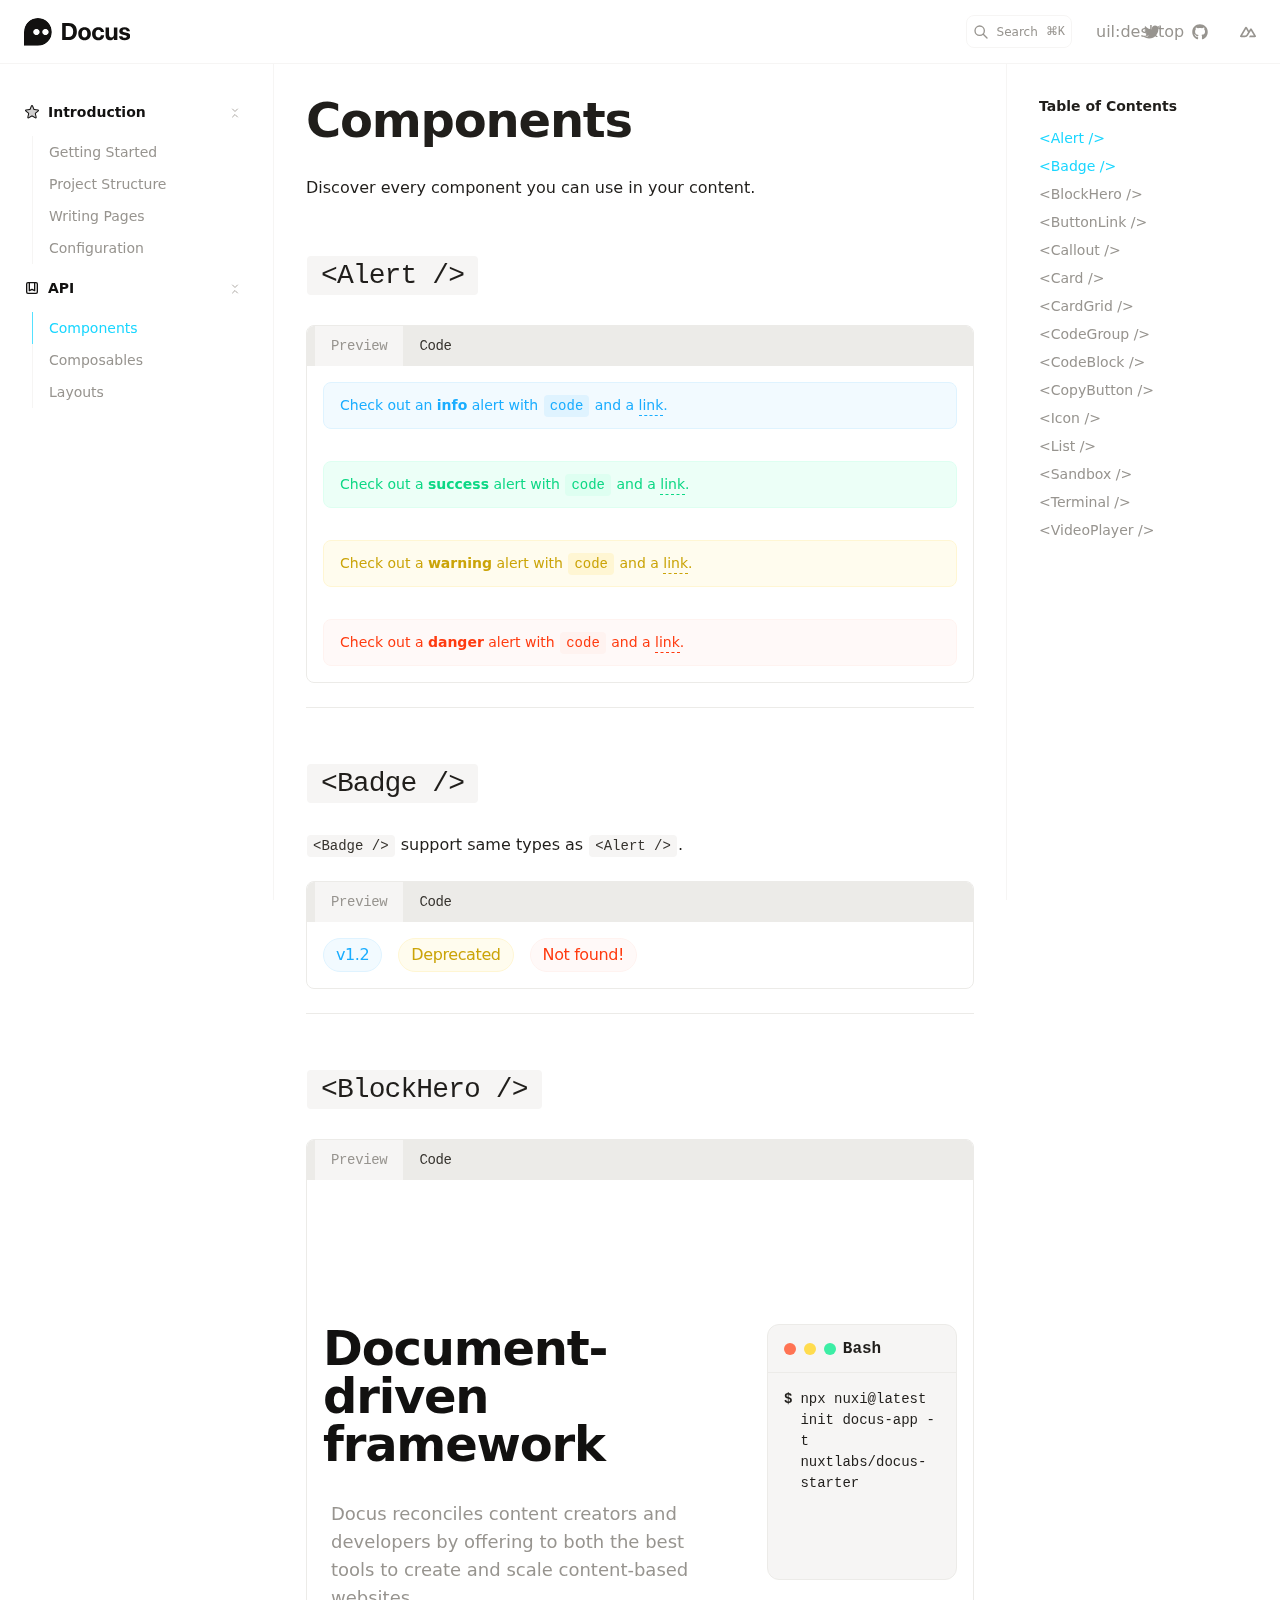
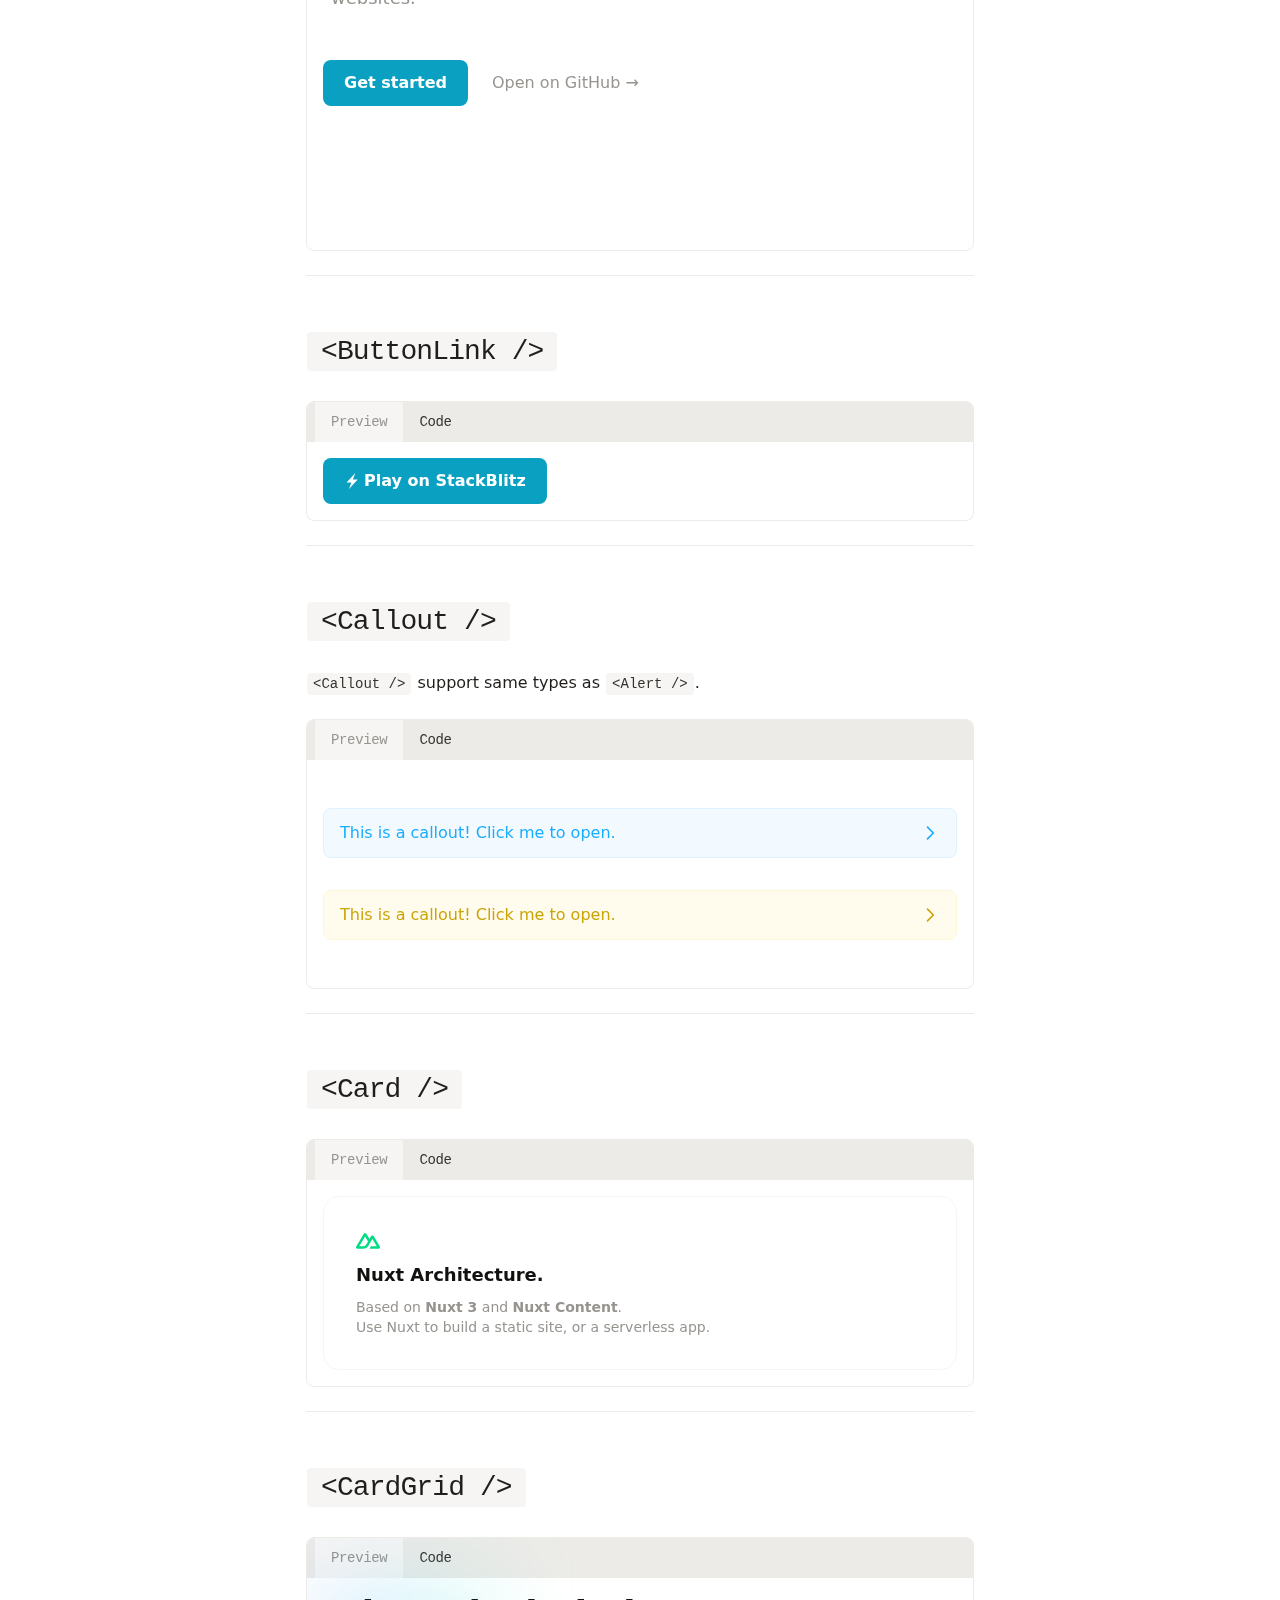
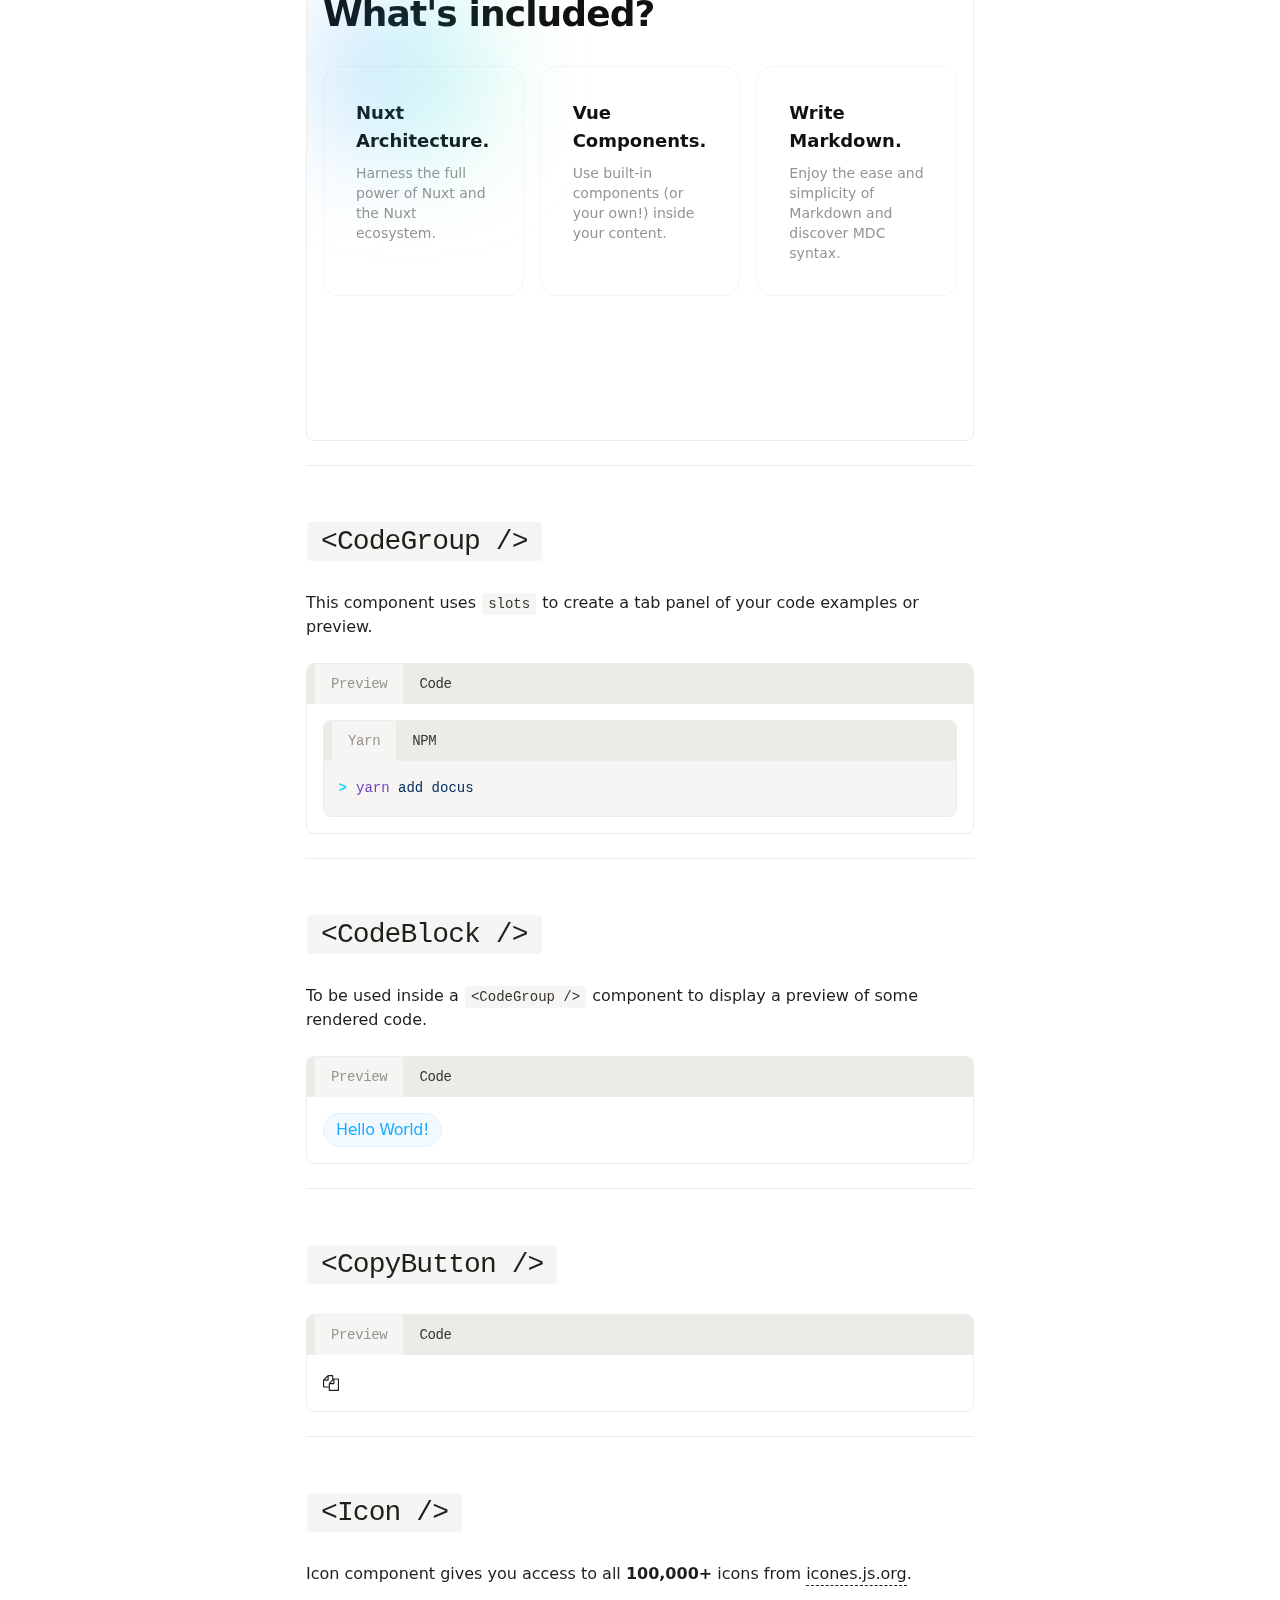
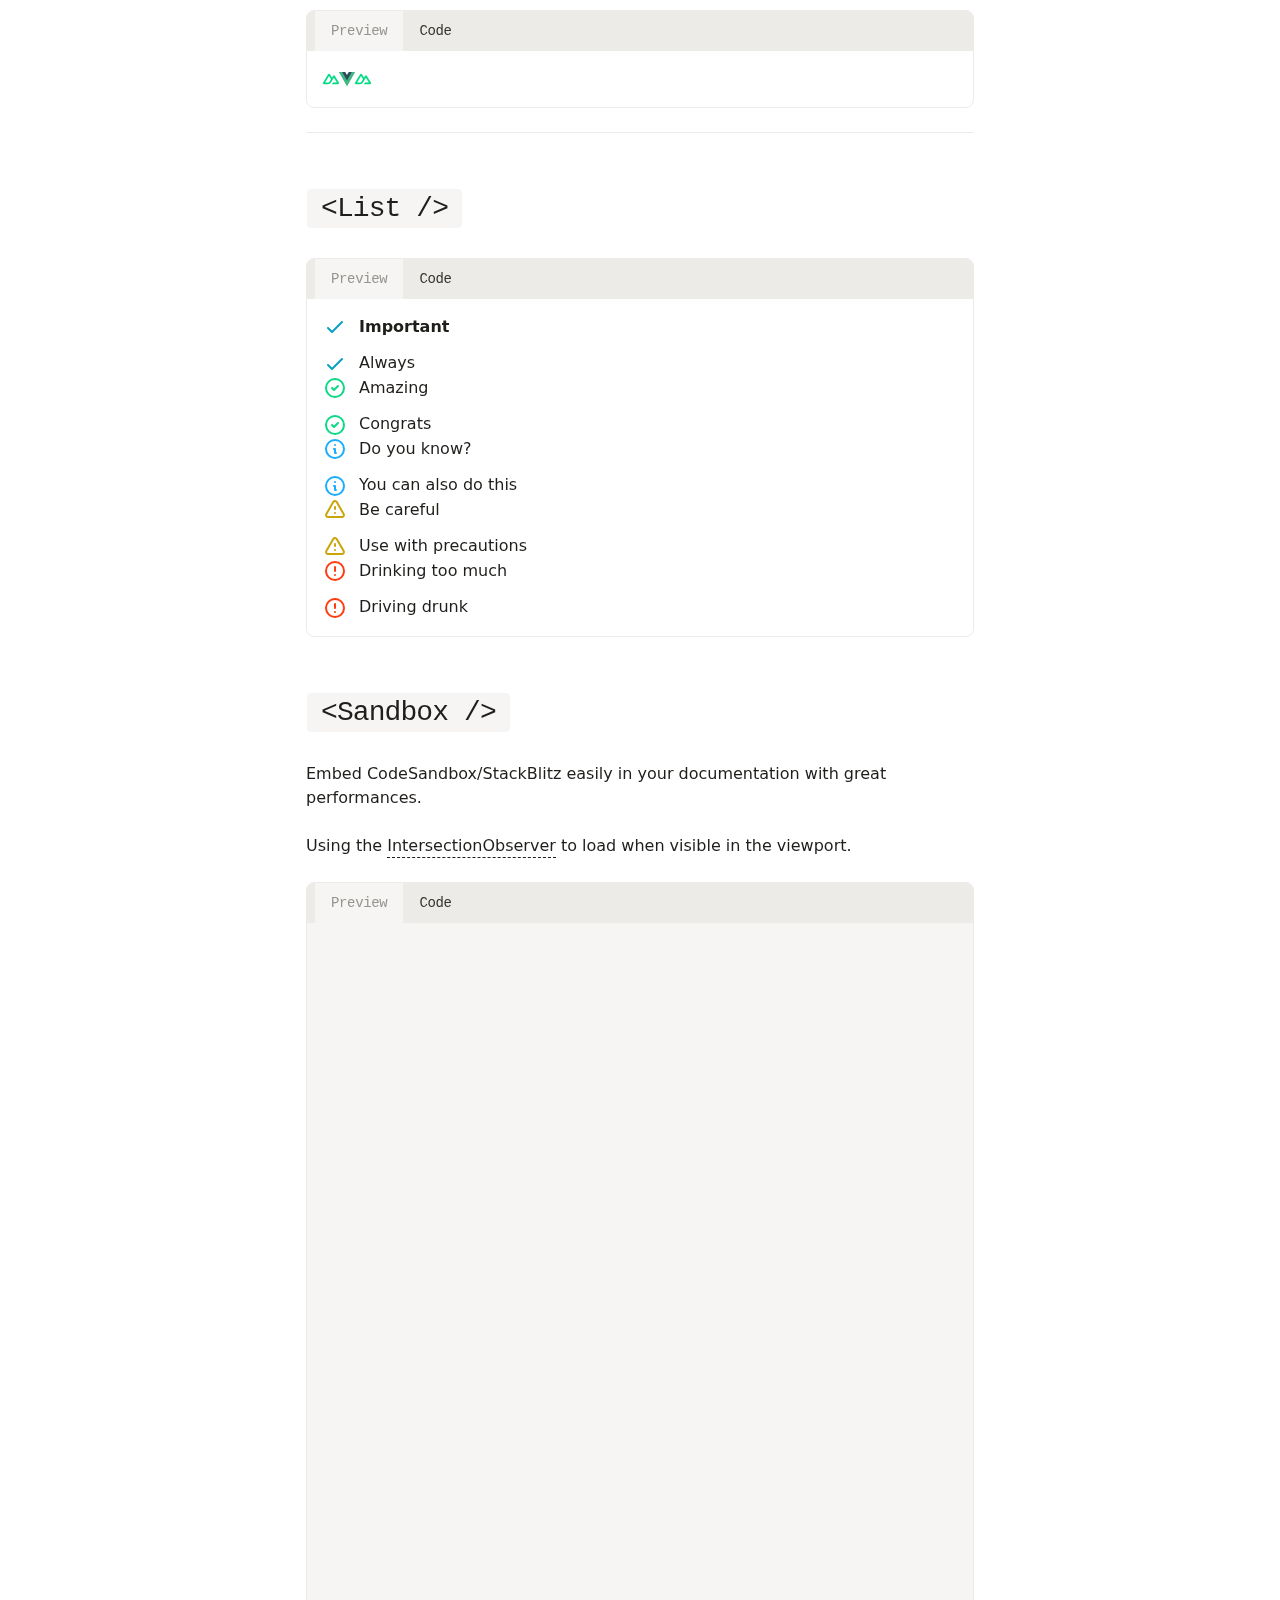
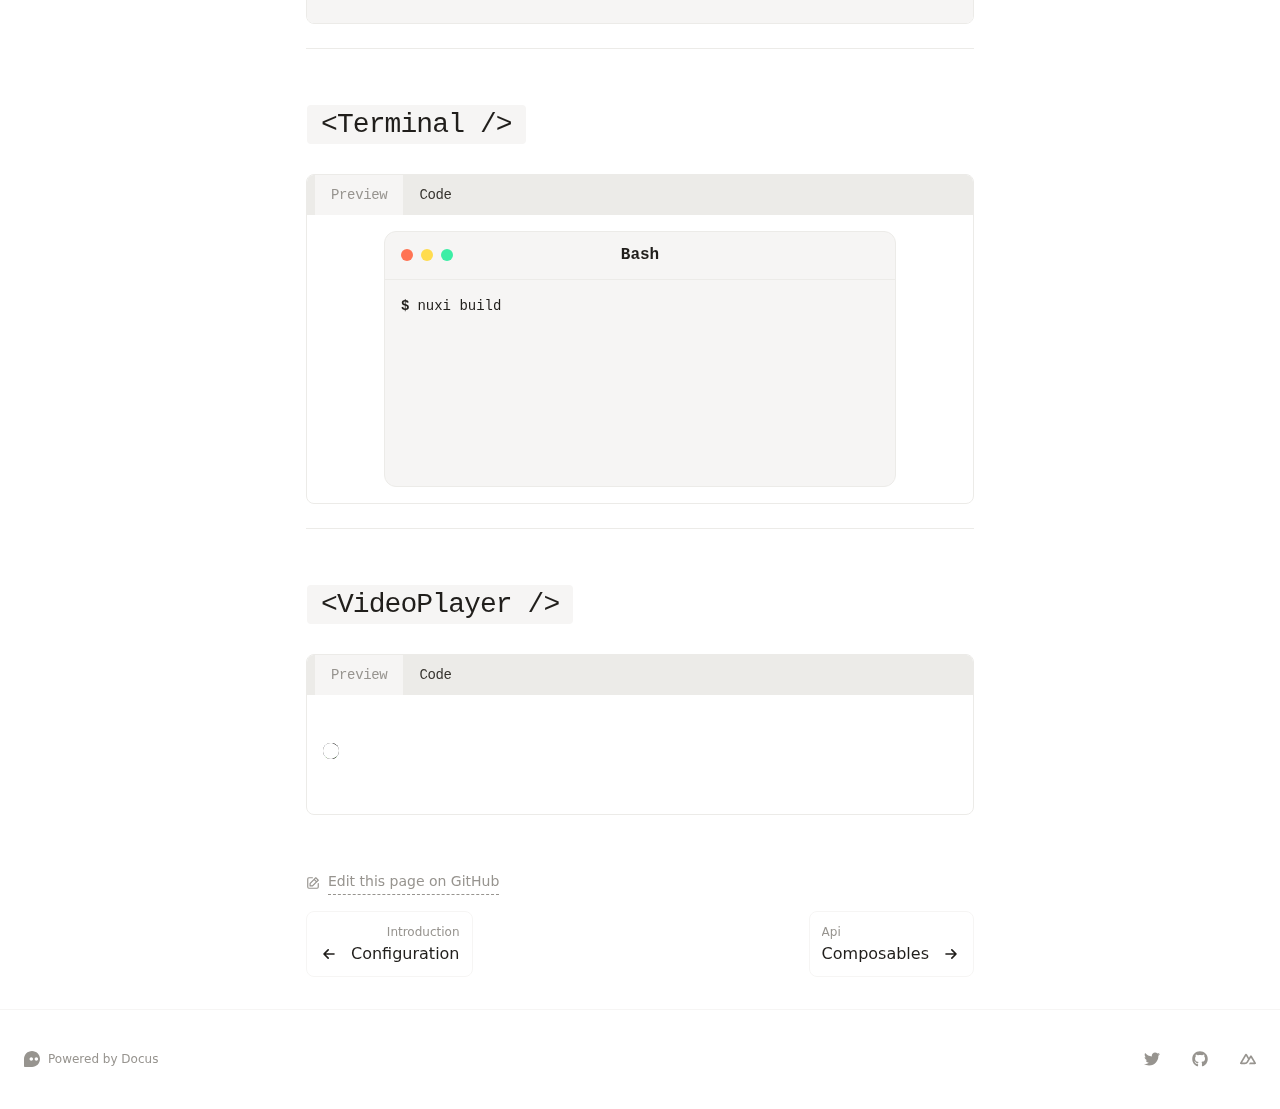
==== api/components/index.html @ 2991fc73 "Deploying to gh-pages from @ jeremiah/foss-careers@238218594c028f9045bcb6181d5a4dfa2a35d0c3 🚀" ====
<!DOCTYPE html>
<html  lang="en">
<head><meta charset="utf-8">
<meta name="viewport" content="width=device-width, initial-scale=1">
<title>Components · Docus</title>
<meta name="twitter:card" content="summary_large_image">
<meta property="og:image" content="https://user-images.githubusercontent.com/904724/185365452-87b7ca7b-6030-4813-a2db-5e65c785bf88.png">
<meta property="og:title" content="Components">
<meta name="description" content="Discover every component you can use in your content.">
<meta property="og:description" content="Discover every component you can use in your content.">
<link rel="preload" as="fetch" crossorigin="anonymous" href="/api/components/_payload.json">
<link rel="stylesheet" href="/_nuxt/entry.487abf9f.css">
<link rel="stylesheet" href="/_nuxt/DocumentDrivenNotFound.cc823e2f.css">
<link rel="stylesheet" href="/_nuxt/ButtonLink.3e7aad1a.css">
<link rel="stylesheet" href="/_nuxt/DocsPageLayout.0d3384c5.css">
<link rel="stylesheet" href="/_nuxt/DocsAside.165e5b5c.css">
<link rel="stylesheet" href="/_nuxt/ProseCodeInline.a69ddccc.css">
<link rel="stylesheet" href="/_nuxt/Alert.1b68c7fb.css">
<link rel="stylesheet" href="/_nuxt/DocsPageBottom.f99f148d.css">
<link rel="stylesheet" href="/_nuxt/ProseA.5a9f544a.css">
<link rel="stylesheet" href="/_nuxt/DocsPrevNext.0ef16f0d.css">
<link rel="stylesheet" href="/_nuxt/DocsToc.7ba576b1.css">
<link rel="stylesheet" href="/_nuxt/DocsTocLinks.ba41dd9d.css">
<link rel="stylesheet" href="/_nuxt/ProseH1.a7fd5557.css">
<link rel="stylesheet" href="/_nuxt/ProseP.bd294274.css">
<link rel="stylesheet" href="/_nuxt/ProseH2.24a56e5e.css">
<link rel="stylesheet" href="/_nuxt/CodeGroup.2ea7c493.css">
<link rel="stylesheet" href="/_nuxt/TabsHeader.f38e3e1c.css">
<link rel="stylesheet" href="/_nuxt/ProseStrong.4d333ea9.css">
<link rel="stylesheet" href="/_nuxt/ProsePre.e63e49c6.css">
<link rel="stylesheet" href="/_nuxt/ProseCode.36fcdb4a.css">
<link rel="stylesheet" href="/_nuxt/ProseHr.38dad436.css">
<link rel="stylesheet" href="/_nuxt/Badge.888fd69a.css">
<link rel="stylesheet" href="/_nuxt/BlockHero.7b2d14e4.css">
<link rel="stylesheet" href="/_nuxt/Terminal.01454687.css">
<link rel="stylesheet" href="/_nuxt/VideoPlayer.61767376.css">
<link rel="stylesheet" href="/_nuxt/Callout.76d621e9.css">
<link rel="stylesheet" href="/_nuxt/Card.fe565a0d.css">
<link rel="stylesheet" href="/_nuxt/CardGrid.4c03e597.css">
<link rel="stylesheet" href="/_nuxt/Ellipsis.aa23aab6.css">
<link rel="stylesheet" href="/_nuxt/List.157139f9.css">
<link rel="stylesheet" href="/_nuxt/Sandbox.0499ad13.css">
<link rel="modulepreload" as="script" crossorigin href="/_nuxt/entry.57aba948.js">
<link rel="modulepreload" as="script" crossorigin href="/_nuxt/document-driven.7c379f83.js">
<link rel="modulepreload" as="script" crossorigin href="/_nuxt/DocumentDrivenEmpty.53b6da7e.js">
<link rel="modulepreload" as="script" crossorigin href="/_nuxt/ContentRenderer.00fcf6e3.js">
<link rel="modulepreload" as="script" crossorigin href="/_nuxt/ContentRendererMarkdown.vue.968f82c2.js">
<link rel="modulepreload" as="script" crossorigin href="/_nuxt/DocumentDrivenNotFound.e6f69c20.js">
<link rel="modulepreload" as="script" crossorigin href="/_nuxt/ButtonLink.9392853a.js">
<link rel="modulepreload" as="script" crossorigin href="/_nuxt/slot.22de104c.js">
<link rel="modulepreload" as="script" crossorigin href="/_nuxt/node.676c5e99.js">
<link rel="modulepreload" as="script" crossorigin href="/_nuxt/IconDocus.f6d0e4cb.js">
<link rel="modulepreload" as="script" crossorigin href="/_nuxt/default.8c42beac.js">
<link rel="modulepreload" as="script" crossorigin href="/_nuxt/DocsPageLayout.51c2392b.js">
<link rel="modulepreload" as="script" crossorigin href="/_nuxt/DocsAside.facf4baf.js">
<link rel="modulepreload" as="script" crossorigin href="/_nuxt/ProseCodeInline.f3be2909.js">
<link rel="modulepreload" as="script" crossorigin href="/_nuxt/Alert.e907646a.js">
<link rel="modulepreload" as="script" crossorigin href="/_nuxt/DocsPageBottom.039ce72a.js">
<link rel="modulepreload" as="script" crossorigin href="/_nuxt/ProseA.5fcdc10f.js">
<link rel="modulepreload" as="script" crossorigin href="/_nuxt/EditOnLink.vue.94718340.js">
<link rel="modulepreload" as="script" crossorigin href="/_nuxt/DocsPrevNext.9032692d.js">
<link rel="modulepreload" as="script" crossorigin href="/_nuxt/DocsToc.9e0c3c6f.js">
<link rel="modulepreload" as="script" crossorigin href="/_nuxt/DocsTocLinks.ce08f387.js">
<link rel="modulepreload" as="script" crossorigin href="/_nuxt/ContentRendererMarkdown.bb642e78.js">
<link rel="modulepreload" as="script" crossorigin href="/_nuxt/EditOnLink.d3718cc8.js">
<link rel="modulepreload" as="script" crossorigin href="/_nuxt/ProseH1.c816f251.js">
<link rel="modulepreload" as="script" crossorigin href="/_nuxt/ProseP.8b811180.js">
<link rel="modulepreload" as="script" crossorigin href="/_nuxt/ProseH2.ed2f6aba.js">
<link rel="modulepreload" as="script" crossorigin href="/_nuxt/CodeGroup.8dbc74a9.js">
<link rel="modulepreload" as="script" crossorigin href="/_nuxt/TabsHeader.1b20859e.js">
<link rel="modulepreload" as="script" crossorigin href="/_nuxt/ProseStrong.4e2bccf4.js">
<link rel="modulepreload" as="script" crossorigin href="/_nuxt/ProsePre.a4fd3931.js">
<link rel="modulepreload" as="script" crossorigin href="/_nuxt/ProseCode.69604124.js">
<link rel="modulepreload" as="script" crossorigin href="/_nuxt/SourceLink.64faf6e4.js">
<link rel="modulepreload" as="script" crossorigin href="/_nuxt/ProseHr.fce5446f.js">
<link rel="modulepreload" as="script" crossorigin href="/_nuxt/Badge.b2891cb8.js">
<link rel="modulepreload" as="script" crossorigin href="/_nuxt/BlockHero.b6ed0335.js">
<link rel="modulepreload" as="script" crossorigin href="/_nuxt/Terminal.5aff652c.js">
<link rel="modulepreload" as="script" crossorigin href="/_nuxt/VideoPlayer.836c441a.js">
<link rel="modulepreload" as="script" crossorigin href="/_nuxt/NuxtImg.vue.bca2e200.js">
<link rel="modulepreload" as="script" crossorigin href="/_nuxt/Callout.df2251b8.js">
<link rel="modulepreload" as="script" crossorigin href="/_nuxt/Card.ee77158e.js">
<link rel="modulepreload" as="script" crossorigin href="/_nuxt/CardGrid.6950678c.js">
<link rel="modulepreload" as="script" crossorigin href="/_nuxt/Ellipsis.41cf8596.js">
<link rel="modulepreload" as="script" crossorigin href="/_nuxt/CopyButton.4787654a.js">
<link rel="modulepreload" as="script" crossorigin href="/_nuxt/List.851a9c4c.js">
<link rel="modulepreload" as="script" crossorigin href="/_nuxt/MDCSlot.fb3677ec.js">
<link rel="modulepreload" as="script" crossorigin href="/_nuxt/Sandbox.ea651b75.js">
<link rel="modulepreload" as="script" crossorigin href="/_nuxt/NuxtImg.fe0b4556.js">
<link rel="modulepreload" as="script" crossorigin href="/_nuxt/IconStackBlitz.7dc5416e.js">
<link rel="prefetch" as="style" href="/_nuxt/page.a8aa56b6.css">
<link rel="prefetch" as="script" crossorigin href="/_nuxt/page.9a369964.js">
<link rel="prefetch" as="script" crossorigin href="/_nuxt/client-db.862f1f2b.js">
<link rel="prefetch" as="style" href="/_nuxt/useStudio.1c77fe3b.css">
<link rel="prefetch" as="script" crossorigin href="/_nuxt/useStudio.a4963bea.js">
<link rel="prefetch" as="script" crossorigin href="/_nuxt/debug.712a4c26.js">
<link rel="prefetch" as="style" href="/_nuxt/error-404.7910d5ca.css">
<link rel="prefetch" as="script" crossorigin href="/_nuxt/error-404.a7913e45.js">
<link rel="prefetch" as="style" href="/_nuxt/error-500.1db01289.css">
<link rel="prefetch" as="script" crossorigin href="/_nuxt/error-500.0529cb13.js">
<script type="module" src="/_nuxt/entry.57aba948.js" crossorigin></script><style id="pinceau-runtime-hydratable">@media{.phy[--]{--puid:mdzzpD-v;}.pv-eec84R{padding-left:var(--elements-container-padding-mobile);padding-right:var(--elements-container-padding-mobile);}@media (min-width: 475px){.pv-eec84R{padding-left:var(--elements-container-padding-xs);padding-right:var(--elements-container-padding-xs);}}@media (min-width: 640px){.pv-eec84R{padding-left:var(--elements-container-padding-sm);padding-right:var(--elements-container-padding-sm);}}@media (min-width: 768px){.pv-eec84R{padding-left:var(--elements-container-padding-md);padding-right:var(--elements-container-padding-md);}}} @media{.phy[--]{--puid:lJWHs8-v;}.pv-hgvKSI{max-width:var(--elements-container-maxWidth);padding-left:var(--elements-container-padding-mobile);padding-right:var(--elements-container-padding-mobile);}@media (min-width: 475px){.pv-hgvKSI{padding-left:var(--elements-container-padding-xs);padding-right:var(--elements-container-padding-xs);}}@media (min-width: 640px){.pv-hgvKSI{padding-left:var(--elements-container-padding-sm);padding-right:var(--elements-container-padding-sm);}}@media (min-width: 768px){.pv-hgvKSI{padding-left:var(--elements-container-padding-md);padding-right:var(--elements-container-padding-md);}}} @media{.phy[--]{--puid:0sSmSG-c;}.pc-0sSmSG[data-v-32a53581]{---ym9-button-primary:var(--color-primary-600);---a23-button-secondary:var(--color-primary-500);}} @media{.phy[--]{--puid:0sSmSG-v;}.pv-1Y4la9{padding:var(--space-rem-625) var(--space-5);font-size:var(--text-base-fontSize);line-height:var(--text-base-lineHeight);}} @media{.phy[--]{--puid:FVRatK-c;}.pc-FVRatK[data-v-32a53581]{---ym9-button-primary:var(--color-primary-600);---a23-button-secondary:var(--color-primary-500);}} @media{.phy[--]{--puid:tRhvHZ-c;}.pc-tRhvHZ[data-v-f614bafe]{---c-cn-top:0;---eih-inset-inline-start:auto;---if-b-inset-inline-end:auto;---ss-e-z-index:10;---wj8-max-width:10rem;---t33-height:10rem;---jfd-filter:blur(50px);---y-uj-background:linear-gradient(97.62deg, rgba(0, 71, 225, 0.22) 2.27%, rgba(26, 214, 255, 0.22) 50.88%, rgba(0, 220, 130, 0.22) 98.48%);}} </style><style id="pinceau-theme">@media { :root {--pinceau-mq: initial; --docus-search-results-highlight-color: white;--docus-search-results-window-maxHeight: 100%;--docus-search-results-window-maxWidth: 640px;--docus-search-results-window-marginTop: 0;--docus-search-input-borderStyle: solid;--docus-search-input-borderWidth: 1px;--docus-search-backdropFilter: blur(24px);--docus-loadingBar-gradientColorStop3: #0047e1;--docus-loadingBar-gradientColorStop2: #34cdfe;--docus-loadingBar-gradientColorStop1: #00dc82;--docus-loadingBar-height: 3px;--docus-readableLine: 78ch;--docus-footer-height: 145px;--docus-header-height: 64px;--prose-code-inline-padding: 0.2rem 0.375rem 0.2rem 0.375rem;--prose-code-block-backdropFilter: contrast(1);--prose-code-block-border-style: solid;--prose-code-block-border-width: 1px;--prose-tbody-tr-borderBottom-style: dashed;--prose-tbody-tr-borderBottom-width: 1px;--prose-th-textAlign: inherit;--prose-thead-borderBottom-style: solid;--prose-thead-borderBottom-width: 1px;--prose-thead-border-style: solid;--prose-thead-border-width: 0px;--prose-table-textAlign: start;--prose-hr-width: 1px;--prose-hr-style: solid;--prose-li-listStylePosition: outside;--prose-ol-li-markerColor: currentColor;--prose-ol-paddingInlineStart: 21px;--prose-ol-listStyleType: decimal;--prose-ul-li-markerColor: currentColor;--prose-ul-paddingInlineStart: 21px;--prose-ul-listStyleType: disc;--prose-blockquote-border-style: solid;--prose-blockquote-border-width: 4px;--prose-blockquote-quotes: '201C' '201D' '2018' '2019';--prose-blockquote-paddingInlineStart: 24px;--prose-a-code-color-hover: currentColor;--prose-a-code-color-static: currentColor;--prose-a-hasCode-borderBottom: none;--prose-a-border-distance: 2px;--prose-a-border-color-hover: currentColor;--prose-a-border-color-static: currentColor;--prose-a-border-style-hover: solid;--prose-a-border-style-static: dashed;--prose-a-border-width: 1px;--prose-a-color-static: inherit;--prose-a-textDecoration: none;--prose-h6-margin: 3rem 0 2rem;--prose-h5-margin: 3rem 0 2rem;--prose-h4-margin: 3rem 0 2rem;--prose-h3-margin: 3rem 0 2rem;--prose-h2-margin: 3rem 0 2rem;--prose-h1-margin: 0 0 2rem;--typography-lead-loose: 2;--typography-lead-relaxed: 1.625;--typography-lead-normal: 1.5;--typography-lead-snug: 1.375;--typography-lead-tight: 1.25;--typography-lead-none: 1;--typography-lead-10: 2.5rem;--typography-lead-9: 2.25rem;--typography-lead-8: 2rem;--typography-lead-7: 1.75rem;--typography-lead-6: 1.5rem;--typography-lead-5: 1.25rem;--typography-lead-4: 1rem;--typography-lead-3: .75rem;--typography-lead-2: .5rem;--typography-lead-1: .025rem;--typography-fontWeight-black: 900;--typography-fontWeight-extrabold: 800;--typography-fontWeight-bold: 700;--typography-fontWeight-semibold: 600;--typography-fontWeight-medium: 500;--typography-fontWeight-normal: 400;--typography-fontWeight-light: 300;--typography-fontWeight-extralight: 200;--typography-fontWeight-thin: 100;--typography-fontSize-9xl: 128px;--typography-fontSize-8xl: 96px;--typography-fontSize-7xl: 72px;--typography-fontSize-6xl: 60px;--typography-fontSize-5xl: 48px;--typography-fontSize-4xl: 36px;--typography-fontSize-3xl: 30px;--typography-fontSize-2xl: 24px;--typography-fontSize-xl: 20px;--typography-fontSize-lg: 18px;--typography-fontSize-base: 16px;--typography-fontSize-sm: 14px;--typography-fontSize-xs: 12px;--typography-letterSpacing-wide: 0.025em;--typography-letterSpacing-tight: -0.025em;--typography-verticalMargin-base: 24px;--typography-verticalMargin-sm: 16px;--elements-border-secondary-hover: [object Object];--elements-backdrop-background: #fffc;--elements-backdrop-filter: saturate(200%) blur(20px);--elements-container-maxWidth: 80rem;--lead-loose: 2;--lead-relaxed: 1.625;--lead-normal: 1.5;--lead-snug: 1.375;--lead-tight: 1.25;--lead-none: 1;--lead-10: 2.5rem;--lead-9: 2.25rem;--lead-8: 2rem;--lead-7: 1.75rem;--lead-6: 1.5rem;--lead-5: 1.25rem;--lead-4: 1rem;--lead-3: .75rem;--lead-2: .5rem;--lead-1: .025rem;--letterSpacing-widest: 0.1em;--letterSpacing-wider: 0.05em;--letterSpacing-wide: 0.025em;--letterSpacing-normal: 0em;--letterSpacing-tight: -0.025em;--letterSpacing-tighter: -0.05em;--fontSize-9xl: 8rem;--fontSize-8xl: 6rem;--fontSize-7xl: 4.5rem;--fontSize-6xl: 3.75rem;--fontSize-5xl: 3rem;--fontSize-4xl: 2.25rem;--fontSize-3xl: 1.875rem;--fontSize-2xl: 1.5rem;--fontSize-xl: 1.25rem;--fontSize-lg: 1.125rem;--fontSize-base: 1rem;--fontSize-sm: 0.875rem;--fontSize-xs: 0.75rem;--fontWeight-black: 900;--fontWeight-extrabold: 800;--fontWeight-bold: 700;--fontWeight-semibold: 600;--fontWeight-medium: 500;--fontWeight-normal: 400;--fontWeight-light: 300;--fontWeight-extralight: 200;--fontWeight-thin: 100;--font-mono: ui-monospace, SFMono-Regular, Menlo, Monaco, Consolas, Liberation Mono, Courier New, monospace;--font-serif: ui-serif, Georgia, Cambria, Times New Roman, Times, serif;--font-sans: ui-sans-serif, system-ui, -apple-system, BlinkMacSystemFont, Segoe UI, Roboto, Helvetica Neue, Arial, Noto Sans, sans-serif, Apple Color Emoji, Segoe UI Emoji, Segoe UI Symbol, Noto Color Emoji;--opacity-total: 1;--opacity-high: 0.8;--opacity-medium: 0.5;--opacity-soft: 0.3;--opacity-light: 0.15;--opacity-bright: 0.1;--opacity-noOpacity: 0;--borderWidth-lg: 3px;--borderWidth-md: 2px;--borderWidth-sm: 1px;--borderWidth-noBorder: 0;--space-rem-875: 0.875rem;--space-rem-625: 0.625rem;--space-rem-375: 0.375rem;--space-rem-125: 0.125rem;--space-px: 1px;--space-128: 32rem;--space-96: 24rem;--space-80: 20rem;--space-72: 18rem;--space-64: 16rem;--space-60: 15rem;--space-56: 14rem;--space-52: 13rem;--space-48: 12rem;--space-44: 11rem;--space-40: 10rem;--space-36: 9rem;--space-32: 8rem;--space-28: 7rem;--space-24: 6rem;--space-20: 5rem;--space-16: 4rem;--space-14: 3.5rem;--space-12: 3rem;--space-11: 2.75rem;--space-10: 2.5rem;--space-9: 2.25rem;--space-8: 2rem;--space-7: 1.75rem;--space-6: 1.5rem;--space-5: 1.25rem;--space-4: 1rem;--space-3: 0.75rem;--space-2: 0.5rem;--space-1: 0.25rem;--space-0: 0px;--size-full: 100%;--size-7xl: 80rem;--size-6xl: 72rem;--size-5xl: 64rem;--size-4xl: 56rem;--size-3xl: 48rem;--size-2xl: 42rem;--size-xl: 36rem;--size-lg: 32rem;--size-md: 28rem;--size-sm: 24rem;--size-xs: 20rem;--size-200: 200px;--size-104: 104px;--size-80: 80px;--size-64: 64px;--size-56: 56px;--size-48: 48px;--size-40: 40px;--size-32: 32px;--size-24: 24px;--size-20: 20px;--size-16: 16px;--size-12: 12px;--size-8: 8px;--size-6: 6px;--size-4: 4px;--size-2: 2px;--size-0: 0px;--radii-full: 9999px;--radii-3xl: 1.75rem;--radii-2xl: 1.5rem;--radii-xl: 1rem;--radii-lg: 0.75rem;--radii-md: 0.5rem;--radii-sm: 0.375rem;--radii-xs: 0.25rem;--radii-2xs: 0.125rem;--radii-none: 0px;--shadow-none: 0px 0px 0px 0px transparent;--height-screen: 100vh;--width-screen: 100vw;--color-primary-900: #001A1F;--color-primary-800: #00232B;--color-primary-700: #024757;--color-primary-600: #09A0C1;--color-primary-500: #1AD6FF;--color-primary-400: #55E1FF;--color-primary-300: #82E3FF;--color-primary-200: #C5F2FF;--color-primary-100: #DCF7FF;--color-primary-50: #F1FCFF;--color-ruby-900: #380011;--color-ruby-800: #700021;--color-ruby-700: #a90032;--color-ruby-600: #e10043;--color-ruby-500: #ff1a5e;--color-ruby-400: #ff4079;--color-ruby-300: #ff6694;--color-ruby-200: #ff8dae;--color-ruby-100: #ffb3c9;--color-ruby-50: #ffd9e4;--color-pink-900: #380025;--color-pink-800: #70004b;--color-pink-700: #a90070;--color-pink-600: #e10095;--color-pink-500: #ff1ab2;--color-pink-400: #ff40bf;--color-pink-300: #ff66cc;--color-pink-200: #ff8dd8;--color-pink-100: #ffb3e5;--color-pink-50: #ffd9f2;--color-purple-900: #190038;--color-purple-800: #330070;--color-purple-700: #4c00a9;--color-purple-600: #6500e1;--color-purple-500: #811aff;--color-purple-400: #9640ff;--color-purple-300: #ab66ff;--color-purple-200: #c08dff;--color-purple-100: #d5b3ff;--color-purple-50: #ead9ff;--color-royalblue-900: #0b0531;--color-royalblue-800: #160a62;--color-royalblue-700: #211093;--color-royalblue-600: #2c15c4;--color-royalblue-500: #4127e8;--color-royalblue-400: #614bec;--color-royalblue-300: #806ff0;--color-royalblue-200: #a093f3;--color-royalblue-100: #c0b7f7;--color-royalblue-50: #dfdbfb;--color-indigoblue-900: #001238;--color-indigoblue-800: #002370;--color-indigoblue-700: #0035a9;--color-indigoblue-600: #0047e1;--color-indigoblue-500: #1a62ff;--color-indigoblue-400: #407cff;--color-indigoblue-300: #6696ff;--color-indigoblue-200: #8db0ff;--color-indigoblue-100: #b3cbff;--color-indigoblue-50: #d9e5ff;--color-blue-900: #00131D;--color-blue-800: #002235;--color-blue-700: #014267;--color-blue-600: #0069A6;--color-blue-500: #1AADFF;--color-blue-400: #64C7FF;--color-blue-300: #A1DDFF;--color-blue-200: #C6EAFF;--color-blue-100: #DFF3FF;--color-blue-50: #F2FAFF;--color-lightblue-900: #002e38;--color-lightblue-800: #005c70;--color-lightblue-700: #008aa9;--color-lightblue-600: #00b9e1;--color-lightblue-500: #1ad6ff;--color-lightblue-400: #40ddff;--color-lightblue-300: #66e4ff;--color-lightblue-200: #8deaff;--color-lightblue-100: #b3f1ff;--color-lightblue-50: #d9f8ff;--color-teal-900: #062a28;--color-teal-800: #0b544f;--color-teal-700: #117d77;--color-teal-600: #16a79e;--color-teal-500: #1cd1c6;--color-teal-400: #36e4da;--color-teal-300: #5fe9e1;--color-teal-200: #87efe9;--color-teal-100: #aff4f0;--color-teal-50: #d7faf8;--color-pear-900: #2a2b09;--color-pear-800: #545512;--color-pear-700: #7e801b;--color-pear-600: #a8aa24;--color-pear-500: #d0d32f;--color-pear-400: #d8da52;--color-pear-300: #e0e274;--color-pear-200: #e8e997;--color-pear-100: #eff0ba;--color-pear-50: #f7f8dc;--color-red-900: #1C0301;--color-red-800: #340A01;--color-red-700: #701704;--color-red-600: #BB2402;--color-red-500: #FF3B10;--color-red-400: #FF7353;--color-red-300: #FFA692;--color-red-200: #FFDED7;--color-red-100: #FFF3F0;--color-red-50: #FFF9F8;--color-orange-900: #381800;--color-orange-800: #702f00;--color-orange-700: #a94700;--color-orange-600: #e15e00;--color-orange-500: #ff7a1a;--color-orange-400: #ff9040;--color-orange-300: #ffa666;--color-orange-200: #ffbd8d;--color-orange-100: #ffd3b3;--color-orange-50: #ffe9d9;--color-yellow-900: #1B1500;--color-yellow-800: #292100;--color-yellow-700: #614E02;--color-yellow-600: #CBA408;--color-yellow-500: #FBCA05;--color-yellow-400: #FFDC4E;--color-yellow-300: #FFE372;--color-yellow-200: #FFF0B1;--color-yellow-100: #FFF6D3;--color-yellow-50: #FFFCEE;--color-green-900: #00190F;--color-green-800: #002817;--color-green-700: #006037;--color-green-600: #00B467;--color-green-500: #0DD885;--color-green-400: #3CEEA5;--color-green-300: #86FBCB;--color-green-200: #C3FFE6;--color-green-100: #DEFFF1;--color-green-50: #ECFFF7;--color-gray-900: #121110;--color-gray-800: #201E1B;--color-gray-700: #36332E;--color-gray-600: #67635D;--color-gray-500: #97948F;--color-gray-400: #ADA9A4;--color-gray-300: #DBD9D3;--color-gray-200: #ECEBE8;--color-gray-100: #F6F5F4;--color-gray-50: #FBFBFB;--color-black: #0B0A0A;--color-white: #ffffff;--media-portrait: only screen and (orientation: portrait);--media-landscape: only screen and (orientation: landscape);--media-rm: (prefers-reduced-motion: reduce);--media-2xl: (min-width: 1536px);--media-xl: (min-width: 1280px);--media-lg: (min-width: 1024px);--media-md: (min-width: 768px);--media-sm: (min-width: 640px);--media-xs: (min-width: 475px);--docus-search-results-highlight-backgroundColor: var(--color-primary-500);--docus-search-results-selected-backgroundColor: var(--color-gray-300);--docus-search-results-window-borderRadius: none;--docus-search-results-window-marginX: 0;--docus-search-input-backgroundColor: var(--color-gray-200);--docus-search-input-padding: var(--space-2) var(--space-4);--docus-search-input-gap: var(--space-2);--docus-search-input-fontSize: var(--fontSize-sm);--docus-search-input-borderColor: var(--color-gray-200);--docus-search-input-borderRadius: var(--radii-2xs);--docus-footer-padding: var(--space-4) 0;--docus-header-title-color-hover: var(--color-primary-500);--docus-header-title-color-static: var(--color-gray-900);--docus-header-title-fontWeight: var(--fontWeight-bold);--docus-header-title-fontSize: var(--fontSize-2xl);--docus-header-logo-height: var(--space-6);--docus-body-fontFamily: var(--font-sans);--docus-body-color: var(--color-gray-800);--docus-body-backgroundColor: var(--color-white);--prose-code-inline-fontWeight: var(--typography-fontWeight-normal);--prose-code-inline-fontSize: var(--typography-fontSize-sm);--prose-code-inline-borderRadius: var(--radii-xs);--prose-code-block-pre-padding: var(--typography-verticalMargin-sm);--prose-code-block-margin: var(--typography-verticalMargin-base) 0;--prose-code-block-fontSize: var(--typography-fontSize-sm);--prose-tbody-code-inline-fontSize: var(--typography-fontSize-sm);--prose-tbody-td-padding: var(--typography-verticalMargin-sm);--prose-th-fontWeight: var(--typography-fontWeight-semibold);--prose-th-padding: 0 var(--typography-verticalMargin-sm) var(--typography-verticalMargin-sm) var(--typography-verticalMargin-sm);--prose-table-lineHeight: var(--typography-lead-6);--prose-table-fontSize: var(--typography-fontSize-sm);--prose-table-margin: var(--typography-verticalMargin-base) 0;--prose-hr-margin: var(--typography-verticalMargin-base) 0;--prose-li-margin: var(--typography-verticalMargin-sm) 0;--prose-ol-margin: var(--typography-verticalMargin-base) 0;--prose-ul-margin: var(--typography-verticalMargin-base) 0;--prose-blockquote-margin: var(--typography-verticalMargin-base) 0;--prose-a-code-border-style: var(--prose-a-border-style-static);--prose-a-code-border-width: var(--prose-a-border-width);--prose-a-fontWeight: var(--typography-fontWeight-medium);--prose-img-margin: var(--typography-verticalMargin-base) 0;--prose-strong-fontWeight: var(--typography-fontWeight-semibold);--prose-h6-iconSize: var(--typography-fontSize-base);--prose-h6-fontWeight: var(--typography-fontWeight-semibold);--prose-h6-lineHeight: var(--typography-lead-normal);--prose-h6-fontSize: var(--typography-fontSize-lg);--prose-h5-iconSize: var(--typography-fontSize-lg);--prose-h5-fontWeight: var(--typography-fontWeight-semibold);--prose-h5-lineHeight: var(--typography-lead-snug);--prose-h5-fontSize: var(--typography-fontSize-xl);--prose-h4-iconSize: var(--typography-fontSize-lg);--prose-h4-letterSpacing: var(--typography-letterSpacing-tight);--prose-h4-fontWeight: var(--typography-fontWeight-semibold);--prose-h4-lineHeight: var(--typography-lead-snug);--prose-h4-fontSize: var(--typography-fontSize-2xl);--prose-h3-iconSize: var(--typography-fontSize-xl);--prose-h3-letterSpacing: var(--typography-letterSpacing-tight);--prose-h3-fontWeight: var(--typography-fontWeight-semibold);--prose-h3-lineHeight: var(--typography-lead-snug);--prose-h3-fontSize: var(--typography-fontSize-3xl);--prose-h2-iconSize: var(--typography-fontSize-2xl);--prose-h2-letterSpacing: var(--typography-letterSpacing-tight);--prose-h2-fontWeight: var(--typography-fontWeight-semibold);--prose-h2-lineHeight: var(--typography-lead-tight);--prose-h2-fontSize: var(--typography-fontSize-4xl);--prose-h1-iconSize: var(--typography-fontSize-3xl);--prose-h1-letterSpacing: var(--typography-letterSpacing-tight);--prose-h1-fontWeight: var(--typography-fontWeight-bold);--prose-h1-lineHeight: var(--typography-lead-tight);--prose-h1-fontSize: var(--typography-fontSize-5xl);--prose-p-br-margin: var(--typography-verticalMargin-base) 0 0 0;--prose-p-margin: var(--typography-verticalMargin-base) 0;--prose-p-lineHeight: var(--typography-lead-normal);--prose-p-fontSize: var(--typography-fontSize-base);--typography-color-secondary-900: var(--color-gray-900);--typography-color-secondary-800: var(--color-gray-800);--typography-color-secondary-700: var(--color-gray-700);--typography-color-secondary-600: var(--color-gray-600);--typography-color-secondary-500: var(--color-gray-500);--typography-color-secondary-400: var(--color-gray-400);--typography-color-secondary-300: var(--color-gray-300);--typography-color-secondary-200: var(--color-gray-200);--typography-color-secondary-100: var(--color-gray-100);--typography-color-secondary-50: var(--color-gray-50);--typography-color-primary-900: var(--color-primary-900);--typography-color-primary-800: var(--color-primary-800);--typography-color-primary-700: var(--color-primary-700);--typography-color-primary-600: var(--color-primary-600);--typography-color-primary-500: var(--color-primary-500);--typography-color-primary-400: var(--color-primary-400);--typography-color-primary-300: var(--color-primary-300);--typography-color-primary-200: var(--color-primary-200);--typography-color-primary-100: var(--color-primary-100);--typography-color-primary-50: var(--color-primary-50);--typography-font-code: var(--font-mono);--typography-font-body: var(--font-sans);--typography-font-display: var(--font-sans);--typography-body-backgroundColor: var(--color-white);--typography-body-color: var(--color-black);--elements-state-danger-borderColor-secondary: var(--color-red-200);--elements-state-danger-borderColor-primary: var(--color-red-100);--elements-state-danger-backgroundColor-secondary: var(--color-red-100);--elements-state-danger-backgroundColor-primary: var(--color-red-50);--elements-state-danger-color-secondary: var(--color-red-600);--elements-state-danger-color-primary: var(--color-red-500);--elements-state-warning-borderColor-secondary: var(--color-yellow-200);--elements-state-warning-borderColor-primary: var(--color-yellow-100);--elements-state-warning-backgroundColor-secondary: var(--color-yellow-100);--elements-state-warning-backgroundColor-primary: var(--color-yellow-50);--elements-state-warning-color-secondary: var(--color-yellow-700);--elements-state-warning-color-primary: var(--color-yellow-600);--elements-state-success-borderColor-secondary: var(--color-green-200);--elements-state-success-borderColor-primary: var(--color-green-100);--elements-state-success-backgroundColor-secondary: var(--color-green-100);--elements-state-success-backgroundColor-primary: var(--color-green-50);--elements-state-success-color-secondary: var(--color-green-600);--elements-state-success-color-primary: var(--color-green-500);--elements-state-info-borderColor-secondary: var(--color-blue-200);--elements-state-info-borderColor-primary: var(--color-blue-100);--elements-state-info-backgroundColor-secondary: var(--color-blue-100);--elements-state-info-backgroundColor-primary: var(--color-blue-50);--elements-state-info-color-secondary: var(--color-blue-600);--elements-state-info-color-primary: var(--color-blue-500);--elements-state-primary-borderColor-secondary: var(--color-primary-200);--elements-state-primary-borderColor-primary: var(--color-primary-100);--elements-state-primary-backgroundColor-secondary: var(--color-primary-100);--elements-state-primary-backgroundColor-primary: var(--color-primary-50);--elements-state-primary-color-secondary: var(--color-primary-700);--elements-state-primary-color-primary: var(--color-primary-600);--elements-surface-secondary-backgroundColor: var(--color-gray-200);--elements-surface-primary-backgroundColor: var(--color-gray-100);--elements-surface-background-base: var(--color-gray-100);--elements-border-secondary-static: var(--color-gray-200);--elements-border-primary-hover: var(--color-gray-200);--elements-border-primary-static: var(--color-gray-100);--elements-container-padding-md: var(--space-6);--elements-container-padding-sm: var(--space-6);--elements-container-padding-xs: var(--space-4);--elements-container-padding-mobile: var(--space-4);--elements-text-secondary-color-hover: var(--color-gray-700);--elements-text-secondary-color-static: var(--color-gray-500);--elements-text-primary-color-static: var(--color-gray-900);--text-6xl-lineHeight: var(--lead-none);--text-6xl-fontSize: var(--fontSize-6xl);--text-5xl-lineHeight: var(--lead-none);--text-5xl-fontSize: var(--fontSize-5xl);--text-4xl-lineHeight: var(--lead-10);--text-4xl-fontSize: var(--fontSize-4xl);--text-3xl-lineHeight: var(--lead-9);--text-3xl-fontSize: var(--fontSize-3xl);--text-2xl-lineHeight: var(--lead-8);--text-2xl-fontSize: var(--fontSize-2xl);--text-xl-lineHeight: var(--lead-7);--text-xl-fontSize: var(--fontSize-xl);--text-lg-lineHeight: var(--lead-7);--text-lg-fontSize: var(--fontSize-lg);--text-base-lineHeight: var(--lead-6);--text-base-fontSize: var(--fontSize-base);--text-sm-lineHeight: var(--lead-5);--text-sm-fontSize: var(--fontSize-sm);--text-xs-lineHeight: var(--lead-4);--text-xs-fontSize: var(--fontSize-xs);--color-shadow: var(--color-gray-400);--color-secondary-900: var(--color-gray-900);--color-secondary-800: var(--color-gray-800);--color-secondary-700: var(--color-gray-700);--color-secondary-600: var(--color-gray-600);--color-secondary-500: var(--color-gray-500);--color-secondary-400: var(--color-gray-400);--color-secondary-300: var(--color-gray-300);--color-secondary-200: var(--color-gray-200);--color-secondary-100: var(--color-gray-100);--color-secondary-50: var(--color-gray-50);--prose-code-inline-backgroundColor: var(--typography-color-secondary-100);--prose-code-inline-color: var(--typography-color-secondary-700);--prose-code-block-backgroundColor: var(--typography-color-secondary-100);--prose-code-block-color: var(--typography-color-secondary-700);--prose-code-block-border-color: var(--typography-color-secondary-200);--prose-tbody-tr-borderBottom-color: var(--typography-color-secondary-200);--prose-th-color: var(--typography-color-secondary-600);--prose-thead-borderBottom-color: var(--typography-color-secondary-200);--prose-thead-border-color: var(--typography-color-secondary-300);--prose-hr-color: var(--typography-color-secondary-200);--prose-blockquote-border-color: var(--typography-color-secondary-200);--prose-blockquote-color: var(--typography-color-secondary-500);--prose-a-code-background-hover: var(--typography-color-primary-50);--prose-a-code-border-color-hover: var(--typography-color-primary-500);--prose-a-code-border-color-static: var(--typography-color-secondary-400);--prose-a-color-hover: var(--typography-color-primary-500);--shadow-2xl: 0px 25px 50px -12px var(--color-shadow);--shadow-xl: 0px 20px 25px -5px var(--color-shadow), 0px 8px 10px -6px var(--color-shadow);--shadow-lg: 0px 10px 15px -3px var(--color-shadow), 0px 4px 6px -4px var(--color-shadow);--shadow-md: 0px 4px 6px -1px var(--color-shadow), 0px 2px 4px -2px var(--color-shadow);--shadow-sm: 0px 1px 3px 0px var(--color-shadow), 0px 1px 2px -1px var(--color-shadow);--shadow-xs: 0px 1px 2px 0px var(--color-shadow); } }@media { :root.dark {--pinceau-mq: dark; --prose-code-block-backdropFilter: contrast(1);--prose-ol-li-markerColor: currentColor;--prose-ul-li-markerColor: currentColor;--prose-a-code-color-hover: currentColor;--prose-a-code-color-static: currentColor;--prose-a-border-color-hover: currentColor;--prose-a-border-color-static: currentColor;--prose-a-color-static: inherit;--elements-backdrop-background: #0c0d0ccc;--docus-search-results-selected-backgroundColor: var(--color-gray-700);--docus-search-input-backgroundColor: var(--color-gray-800);--docus-search-input-borderColor: transparent;--docus-header-title-color-static: var(--color-gray-100);--docus-body-color: var(--color-gray-200);--docus-body-backgroundColor: var(--color-black);--typography-body-backgroundColor: var(--color-black);--typography-body-color: var(--color-white);--elements-state-danger-borderColor-secondary: var(--color-red-700);--elements-state-danger-borderColor-primary: var(--color-red-800);--elements-state-danger-backgroundColor-secondary: var(--color-red-800);--elements-state-danger-backgroundColor-primary: var(--color-red-900);--elements-state-danger-color-secondary: var(--color-red-200);--elements-state-danger-color-primary: var(--color-red-300);--elements-state-warning-borderColor-secondary: var(--color-yellow-700);--elements-state-warning-borderColor-primary: var(--color-yellow-800);--elements-state-warning-backgroundColor-secondary: var(--color-yellow-800);--elements-state-warning-backgroundColor-primary: var(--color-yellow-900);--elements-state-warning-color-secondary: var(--color-yellow-200);--elements-state-warning-color-primary: var(--color-yellow-400);--elements-state-success-borderColor-secondary: var(--color-green-700);--elements-state-success-borderColor-primary: var(--color-green-800);--elements-state-success-backgroundColor-secondary: var(--color-green-800);--elements-state-success-backgroundColor-primary: var(--color-green-900);--elements-state-success-color-secondary: var(--color-green-200);--elements-state-success-color-primary: var(--color-green-400);--elements-state-info-borderColor-secondary: var(--color-blue-700);--elements-state-info-borderColor-primary: var(--color-blue-800);--elements-state-info-backgroundColor-secondary: var(--color-blue-800);--elements-state-info-backgroundColor-primary: var(--color-blue-900);--elements-state-info-color-secondary: var(--color-blue-200);--elements-state-info-color-primary: var(--color-blue-400);--elements-state-primary-borderColor-secondary: var(--color-primary-700);--elements-state-primary-borderColor-primary: var(--color-primary-800);--elements-state-primary-backgroundColor-secondary: var(--color-primary-800);--elements-state-primary-backgroundColor-primary: var(--color-primary-900);--elements-state-primary-color-secondary: var(--color-primary-200);--elements-state-primary-color-primary: var(--color-primary-400);--elements-surface-secondary-backgroundColor: var(--color-gray-800);--elements-surface-primary-backgroundColor: var(--color-gray-900);--elements-surface-background-base: var(--color-gray-900);--elements-border-secondary-static: var(--color-gray-800);--elements-border-primary-hover: var(--color-gray-800);--elements-border-primary-static: var(--color-gray-900);--elements-text-secondary-color-hover: var(--color-gray-200);--elements-text-secondary-color-static: var(--color-gray-400);--elements-text-primary-color-static: var(--color-gray-50);--color-shadow: var(--color-gray-800);--prose-code-inline-backgroundColor: var(--typography-color-secondary-800);--prose-code-inline-color: var(--typography-color-secondary-200);--prose-code-block-backgroundColor: var(--typography-color-secondary-900);--prose-code-block-color: var(--typography-color-secondary-200);--prose-code-block-border-color: var(--typography-color-secondary-800);--prose-tbody-tr-borderBottom-color: var(--typography-color-secondary-800);--prose-th-color: var(--typography-color-secondary-400);--prose-thead-borderBottom-color: var(--typography-color-secondary-800);--prose-thead-border-color: var(--typography-color-secondary-600);--prose-hr-color: var(--typography-color-secondary-800);--prose-blockquote-border-color: var(--typography-color-secondary-700);--prose-blockquote-color: var(--typography-color-secondary-400);--prose-a-code-background-hover: var(--typography-color-primary-900);--prose-a-code-border-color-hover: var(--typography-color-primary-600);--prose-a-code-border-color-static: var(--typography-color-secondary-600);--prose-a-color-hover: var(--typography-color-primary-400); } }@media (min-width: 640px) { :root {--pinceau-mq: sm; --docus-search-results-window-maxHeight: 320px;--docus-search-results-window-marginTop: 20vh;--docus-footer-height: 100px;--docus-search-results-window-borderRadius: var(--radii-xs);--docus-search-results-window-marginX: var(--space-4);--docus-header-logo-height: var(--space-7); } }</style><script>"use strict";(()=>{const a=window,e=document.documentElement,m=["dark","light"],c=window.localStorage.getItem("nuxt-color-mode")||"system";let n=c==="system"?f():c;const l=e.getAttribute("data-color-mode-forced");l&&(n=l),i(n),a["__NUXT_COLOR_MODE__"]={preference:c,value:n,getColorScheme:f,addColorScheme:i,removeColorScheme:d};function i(o){const t=""+o+"",s="theme";e.classList?e.classList.add(t):e.className+=" "+t,s&&e.setAttribute("data-"+s,o)}function d(o){const t=""+o+"",s="theme";e.classList?e.classList.remove(t):e.className=e.className.replace(new RegExp(t,"g"),""),s&&e.removeAttribute("data-"+s)}function r(o){return a.matchMedia("(prefers-color-scheme"+o+")")}function f(){if(a.matchMedia&&r("").media!=="not all"){for(const o of m)if(r(":"+o).matches)return o}return"light"}})();
</script></head>
<body ><!----><!--teleport anchor--><!----><!--teleport anchor--><div id="__nuxt"><div class="app-layout" data-v-525fbeca><div class="nuxt-progress" style="width:0%;opacity:0;background-size:Infinity% auto;" data-v-525fbeca></div><header class="has-dialog" data-v-525fbeca data-v-c82311d7><div class="container pv-eec84R pc-mdzzpD" data-v-c82311d7 data-v-22217919><!--[--><div class="section left" data-v-c82311d7><!--[--><button aria-label="Menu" data-v-c0028319><svg xmlns="http://www.w3.org/2000/svg" xmlns:xlink="http://www.w3.org/1999/xlink" role="img" class="icon" data-v-c0028319 style="" width="1em" height="1em" viewBox="0 0 24 24" data-v-41f0f5bc><path fill="none" stroke="currentColor" stroke-linecap="round" stroke-linejoin="round" stroke-width="2" d="M4 6h16M4 12h16M4 18h16"/></svg></button><!--teleport start--><!--teleport end--><!--]--><a href="/" class="navbar-logo" aria-label="Docus" data-v-c82311d7 data-v-a6054caf><span class="logo" data-v-a6054caf><svg viewbox="0 0 167 44" fill="none" xmlns="http://www.w3.org/2000/svg" data-v-a6054caf data-v-d9fc217c><path d="M60 34.5945H70.2569C78.3172 34.5945 83.064 29.6369 83.064 21.1959V21.159C83.064 12.7365 78.2986 8 70.2569 8H60V34.5945ZM65.6217 29.987V12.5891H69.5867C74.5197 12.5891 77.3306 15.63 77.3306 21.1775V21.2143C77.3306 26.9645 74.6128 29.987 69.5867 29.987H65.6217Z" fill="currentColor" data-v-d9fc217c></path><path d="M95.1966 35C101.228 35 105.081 31.1666 105.081 24.716V24.6792C105.081 18.284 101.153 14.4321 95.178 14.4321C89.2211 14.4321 85.312 18.3208 85.312 24.6792V24.716C85.312 31.1481 89.1281 35 95.1966 35ZM95.2152 30.7795C92.5346 30.7795 90.8407 28.5863 90.8407 24.716V24.6792C90.8407 20.8642 92.5532 18.6526 95.178 18.6526C97.8213 18.6526 99.5525 20.8642 99.5525 24.6792V24.716C99.5525 28.5679 97.8585 30.7795 95.2152 30.7795Z" fill="currentColor" data-v-d9fc217c></path><path d="M116.823 35C122.147 35 125.59 31.7195 125.851 27.4068V27.2962H120.788L120.769 27.4621C120.397 29.4526 119.038 30.7795 116.86 30.7795C114.179 30.7795 112.504 28.5863 112.504 24.716V24.6976C112.504 20.9195 114.179 18.6526 116.841 18.6526C119.094 18.6526 120.415 20.0901 120.751 21.97L120.788 22.1358H125.832V22.0068C125.628 17.7311 122.184 14.4321 116.767 14.4321C110.792 14.4321 106.975 18.3577 106.975 24.6792V24.6976C106.975 31.0744 110.736 35 116.823 35Z" fill="currentColor" data-v-d9fc217c></path><path d="M135.08 35C138.095 35 140.143 33.5993 141.167 31.3324H141.278V34.5945H146.714V14.8375H141.278V26.1904C141.278 28.7706 139.733 30.5399 137.295 30.5399C134.856 30.5399 133.628 29.0471 133.628 26.4669V14.8375H128.192V27.5911C128.192 32.2171 130.687 35 135.08 35Z" fill="currentColor" data-v-d9fc217c></path><path d="M158.27 35C163.407 35 167 32.4567 167 28.5863V28.5679C167 25.656 165.287 24.0341 161.118 23.1679L157.73 22.4491C155.719 22.0253 155.031 21.3618 155.031 20.3481V20.3297C155.031 19.058 156.203 18.2287 158.083 18.2287C160.094 18.2287 161.267 19.2976 161.453 20.7167L161.471 20.8642H166.479V20.6799C166.348 17.215 163.389 14.4321 158.083 14.4321C153.001 14.4321 149.725 16.8648 149.725 20.6246V20.643C149.725 23.5918 151.68 25.5085 155.552 26.3195L158.94 27.0198C160.894 27.4437 161.564 28.0519 161.564 29.1024V29.1208C161.564 30.3925 160.317 31.185 158.27 31.185C156.092 31.185 154.919 30.2819 154.565 28.7338L154.528 28.5679H149.223L149.241 28.7338C149.669 32.4751 152.741 35 158.27 35Z" fill="currentColor" data-v-d9fc217c></path><mask id="mask0_109_36" style="mask-type:alpha;" maskUnits="userSpaceOnUse" x="0" y="0" width="44" height="44" data-v-d9fc217c><path fill-rule="evenodd" clip-rule="evenodd" d="M0 21.8104C0 9.76479 9.80347 0 21.8967 0C33.99 0 43.7935 9.76479 43.7935 21.8104C43.7935 33.8559 33.99 43.6207 21.8967 43.6207H0V21.8104ZM19.5294 17.0944C22.1442 17.0944 24.2641 19.2059 24.2641 21.8104C24.2641 24.4148 22.1442 26.526 19.5294 26.526C16.9147 26.526 14.7948 24.4148 14.7948 21.8101C14.7948 19.2059 16.9147 17.0944 19.5294 17.0944V17.0944ZM38.4674 21.8104C38.4674 19.2059 36.3475 17.0944 33.7328 17.0944C31.1183 17.0944 28.9984 19.2059 28.9984 21.8104C28.9984 24.4148 31.1183 26.526 33.7328 26.526C36.3475 26.526 38.4674 24.4148 38.4674 21.8101V21.8104Z" fill="white" data-v-d9fc217c></path></mask><g mask="url(#mask0_109_36)" data-v-d9fc217c><path fill-rule="evenodd" clip-rule="evenodd" d="M0 21.8104C0 9.76479 9.80347 0 21.8967 0C33.99 0 43.7935 9.76479 43.7935 21.8104C43.7935 33.8559 33.99 43.6207 21.8967 43.6207H0V21.8104ZM19.5294 17.0944C22.1442 17.0944 24.2641 19.2059 24.2641 21.8104C24.2641 24.4148 22.1442 26.526 19.5294 26.526C16.9147 26.526 14.7948 24.4148 14.7948 21.8101C14.7948 19.2059 16.9147 17.0944 19.5294 17.0944V17.0944ZM38.4674 21.8104C38.4674 19.2059 36.3475 17.0944 33.7328 17.0944C31.1183 17.0944 28.9984 19.2059 28.9984 21.8104C28.9984 24.4148 31.1183 26.526 33.7328 26.526C36.3475 26.526 38.4674 24.4148 38.4674 21.8101V21.8104Z" fill="currentColor" data-v-d9fc217c></path><path d="M9.9987e-06 43.6206H-0.156525V43.7762H9.9987e-06V43.6206ZM21.8967 -0.156006C9.71704 -0.156006 -0.156525 9.67861 -0.156525 21.8106H0.156545C0.156545 9.8508 9.88991 0.155828 21.8967 0.155828V-0.156006ZM43.9497 21.8103C43.9497 9.67861 34.0764 -0.156006 21.8967 -0.156006V0.155828C33.9036 0.155828 43.6369 9.8508 43.6369 21.8103H43.9497ZM21.8967 43.7762C34.0764 43.7762 43.9497 33.9419 43.9497 21.8103H43.6369C43.6369 33.7697 33.9036 43.4647 21.8967 43.4647V43.7762V43.7762ZM9.9987e-06 43.7762H21.8967V43.4647H9.9987e-06V43.7762ZM-0.156525 21.8103V43.6206H0.156545V21.8103H-0.156525ZM24.4203 21.8103C24.4203 19.1197 22.2306 16.9387 19.5294 16.9387V17.2502C22.0577 17.2502 24.1075 19.2916 24.1075 21.8103H24.4203V21.8103ZM19.5294 26.6816C22.2306 26.6816 24.4203 24.5005 24.4203 21.8103H24.1075C24.1075 24.3286 22.058 26.37 19.5294 26.37V26.6816V26.6816ZM14.6385 21.8106C14.6385 24.5008 16.8282 26.6819 19.5294 26.6819V26.3703C17.0011 26.3703 14.9513 24.3289 14.9513 21.8106H14.6385ZM19.5297 16.9387C16.8285 16.9387 14.6388 19.1197 14.6388 21.8103H14.9516C14.9516 19.2916 17.0011 17.2502 19.5297 17.2502V16.9387ZM33.7331 17.2502C36.2617 17.2502 38.3112 19.2916 38.3112 21.8103H38.624C38.624 19.1197 36.4343 16.9387 33.7331 16.9387V17.2502V17.2502ZM29.155 21.8103C29.155 19.2916 31.2045 17.2502 33.7328 17.2502V16.9387C31.0319 16.9387 28.8422 19.1197 28.8422 21.8103H29.155ZM33.7328 26.37C31.2045 26.37 29.155 24.3286 29.155 21.8103H28.8422C28.8422 24.5005 31.0319 26.6816 33.7328 26.6816V26.37ZM38.3109 21.8106C38.3109 24.3289 36.2614 26.3703 33.7328 26.3703V26.6819C36.434 26.6819 38.6237 24.5008 38.6237 21.8106H38.3109Z" fill="currentColor" data-v-d9fc217c></path></g></svg></span></a></div><div class="section center" data-v-c82311d7><a href="/" class="navbar-logo" aria-label="Docus" data-v-c82311d7 data-v-a6054caf><span class="logo" data-v-a6054caf><svg viewbox="0 0 167 44" fill="none" xmlns="http://www.w3.org/2000/svg" data-v-a6054caf data-v-d9fc217c><path d="M60 34.5945H70.2569C78.3172 34.5945 83.064 29.6369 83.064 21.1959V21.159C83.064 12.7365 78.2986 8 70.2569 8H60V34.5945ZM65.6217 29.987V12.5891H69.5867C74.5197 12.5891 77.3306 15.63 77.3306 21.1775V21.2143C77.3306 26.9645 74.6128 29.987 69.5867 29.987H65.6217Z" fill="currentColor" data-v-d9fc217c></path><path d="M95.1966 35C101.228 35 105.081 31.1666 105.081 24.716V24.6792C105.081 18.284 101.153 14.4321 95.178 14.4321C89.2211 14.4321 85.312 18.3208 85.312 24.6792V24.716C85.312 31.1481 89.1281 35 95.1966 35ZM95.2152 30.7795C92.5346 30.7795 90.8407 28.5863 90.8407 24.716V24.6792C90.8407 20.8642 92.5532 18.6526 95.178 18.6526C97.8213 18.6526 99.5525 20.8642 99.5525 24.6792V24.716C99.5525 28.5679 97.8585 30.7795 95.2152 30.7795Z" fill="currentColor" data-v-d9fc217c></path><path d="M116.823 35C122.147 35 125.59 31.7195 125.851 27.4068V27.2962H120.788L120.769 27.4621C120.397 29.4526 119.038 30.7795 116.86 30.7795C114.179 30.7795 112.504 28.5863 112.504 24.716V24.6976C112.504 20.9195 114.179 18.6526 116.841 18.6526C119.094 18.6526 120.415 20.0901 120.751 21.97L120.788 22.1358H125.832V22.0068C125.628 17.7311 122.184 14.4321 116.767 14.4321C110.792 14.4321 106.975 18.3577 106.975 24.6792V24.6976C106.975 31.0744 110.736 35 116.823 35Z" fill="currentColor" data-v-d9fc217c></path><path d="M135.08 35C138.095 35 140.143 33.5993 141.167 31.3324H141.278V34.5945H146.714V14.8375H141.278V26.1904C141.278 28.7706 139.733 30.5399 137.295 30.5399C134.856 30.5399 133.628 29.0471 133.628 26.4669V14.8375H128.192V27.5911C128.192 32.2171 130.687 35 135.08 35Z" fill="currentColor" data-v-d9fc217c></path><path d="M158.27 35C163.407 35 167 32.4567 167 28.5863V28.5679C167 25.656 165.287 24.0341 161.118 23.1679L157.73 22.4491C155.719 22.0253 155.031 21.3618 155.031 20.3481V20.3297C155.031 19.058 156.203 18.2287 158.083 18.2287C160.094 18.2287 161.267 19.2976 161.453 20.7167L161.471 20.8642H166.479V20.6799C166.348 17.215 163.389 14.4321 158.083 14.4321C153.001 14.4321 149.725 16.8648 149.725 20.6246V20.643C149.725 23.5918 151.68 25.5085 155.552 26.3195L158.94 27.0198C160.894 27.4437 161.564 28.0519 161.564 29.1024V29.1208C161.564 30.3925 160.317 31.185 158.27 31.185C156.092 31.185 154.919 30.2819 154.565 28.7338L154.528 28.5679H149.223L149.241 28.7338C149.669 32.4751 152.741 35 158.27 35Z" fill="currentColor" data-v-d9fc217c></path><mask id="mask0_109_36" style="mask-type:alpha;" maskUnits="userSpaceOnUse" x="0" y="0" width="44" height="44" data-v-d9fc217c><path fill-rule="evenodd" clip-rule="evenodd" d="M0 21.8104C0 9.76479 9.80347 0 21.8967 0C33.99 0 43.7935 9.76479 43.7935 21.8104C43.7935 33.8559 33.99 43.6207 21.8967 43.6207H0V21.8104ZM19.5294 17.0944C22.1442 17.0944 24.2641 19.2059 24.2641 21.8104C24.2641 24.4148 22.1442 26.526 19.5294 26.526C16.9147 26.526 14.7948 24.4148 14.7948 21.8101C14.7948 19.2059 16.9147 17.0944 19.5294 17.0944V17.0944ZM38.4674 21.8104C38.4674 19.2059 36.3475 17.0944 33.7328 17.0944C31.1183 17.0944 28.9984 19.2059 28.9984 21.8104C28.9984 24.4148 31.1183 26.526 33.7328 26.526C36.3475 26.526 38.4674 24.4148 38.4674 21.8101V21.8104Z" fill="white" data-v-d9fc217c></path></mask><g mask="url(#mask0_109_36)" data-v-d9fc217c><path fill-rule="evenodd" clip-rule="evenodd" d="M0 21.8104C0 9.76479 9.80347 0 21.8967 0C33.99 0 43.7935 9.76479 43.7935 21.8104C43.7935 33.8559 33.99 43.6207 21.8967 43.6207H0V21.8104ZM19.5294 17.0944C22.1442 17.0944 24.2641 19.2059 24.2641 21.8104C24.2641 24.4148 22.1442 26.526 19.5294 26.526C16.9147 26.526 14.7948 24.4148 14.7948 21.8101C14.7948 19.2059 16.9147 17.0944 19.5294 17.0944V17.0944ZM38.4674 21.8104C38.4674 19.2059 36.3475 17.0944 33.7328 17.0944C31.1183 17.0944 28.9984 19.2059 28.9984 21.8104C28.9984 24.4148 31.1183 26.526 33.7328 26.526C36.3475 26.526 38.4674 24.4148 38.4674 21.8101V21.8104Z" fill="currentColor" data-v-d9fc217c></path><path d="M9.9987e-06 43.6206H-0.156525V43.7762H9.9987e-06V43.6206ZM21.8967 -0.156006C9.71704 -0.156006 -0.156525 9.67861 -0.156525 21.8106H0.156545C0.156545 9.8508 9.88991 0.155828 21.8967 0.155828V-0.156006ZM43.9497 21.8103C43.9497 9.67861 34.0764 -0.156006 21.8967 -0.156006V0.155828C33.9036 0.155828 43.6369 9.8508 43.6369 21.8103H43.9497ZM21.8967 43.7762C34.0764 43.7762 43.9497 33.9419 43.9497 21.8103H43.6369C43.6369 33.7697 33.9036 43.4647 21.8967 43.4647V43.7762V43.7762ZM9.9987e-06 43.7762H21.8967V43.4647H9.9987e-06V43.7762ZM-0.156525 21.8103V43.6206H0.156545V21.8103H-0.156525ZM24.4203 21.8103C24.4203 19.1197 22.2306 16.9387 19.5294 16.9387V17.2502C22.0577 17.2502 24.1075 19.2916 24.1075 21.8103H24.4203V21.8103ZM19.5294 26.6816C22.2306 26.6816 24.4203 24.5005 24.4203 21.8103H24.1075C24.1075 24.3286 22.058 26.37 19.5294 26.37V26.6816V26.6816ZM14.6385 21.8106C14.6385 24.5008 16.8282 26.6819 19.5294 26.6819V26.3703C17.0011 26.3703 14.9513 24.3289 14.9513 21.8106H14.6385ZM19.5297 16.9387C16.8285 16.9387 14.6388 19.1197 14.6388 21.8103H14.9516C14.9516 19.2916 17.0011 17.2502 19.5297 17.2502V16.9387ZM33.7331 17.2502C36.2617 17.2502 38.3112 19.2916 38.3112 21.8103H38.624C38.624 19.1197 36.4343 16.9387 33.7331 16.9387V17.2502V17.2502ZM29.155 21.8103C29.155 19.2916 31.2045 17.2502 33.7328 17.2502V16.9387C31.0319 16.9387 28.8422 19.1197 28.8422 21.8103H29.155ZM33.7328 26.37C31.2045 26.37 29.155 24.3286 29.155 21.8103H28.8422C28.8422 24.5005 31.0319 26.6816 33.7328 26.6816V26.37ZM38.3109 21.8106C38.3109 24.3289 36.2614 26.3703 33.7328 26.3703V26.6819C36.434 26.6819 38.6237 24.5008 38.6237 21.8106H38.3109Z" fill="currentColor" data-v-d9fc217c></path></g></svg></span></a><!----></div><div class="section right" data-v-c82311d7><!--[--><button type="button" aria-label="Search" data-v-ac2df6ea><span class="content" data-v-ac2df6ea><svg xmlns="http://www.w3.org/2000/svg" xmlns:xlink="http://www.w3.org/1999/xlink" aria-hidden="true" role="img" class="icon" data-v-ac2df6ea style="" width="1em" height="1em" viewBox="0 0 24 24" data-v-41f0f5bc><path fill="none" stroke="currentColor" stroke-linecap="round" stroke-linejoin="round" stroke-width="2" d="m21 21l-6-6m2-5a7 7 0 1 1-14 0a7 7 0 0 1 14 0Z"/></svg><span data-v-ac2df6ea>Search</span><span data-v-ac2df6ea><kbd data-v-ac2df6ea>⌘</kbd><kbd data-v-ac2df6ea>K</kbd></span></span></button><!--teleport start--><!--teleport end--><!--]--><button aria-label="Color Mode" data-v-c82311d7 data-v-3a45437e><span data-v-3a45437e>...</span></button><div class="social-icons" data-v-c82311d7><!--[--><a href="https://twitter.com/nuxt_js" rel="noopener noreferrer" target="_blank" title="nuxt_js" aria-label="nuxt_js" data-v-09f4492b><svg xmlns="http://www.w3.org/2000/svg" xmlns:xlink="http://www.w3.org/1999/xlink" aria-hidden="true" role="img" class="icon" data-v-09f4492b style="" width="1em" height="1em" viewBox="0 0 512 512" data-v-41f0f5bc><path fill="currentColor" d="M459.37 151.716c.325 4.548.325 9.097.325 13.645c0 138.72-105.583 298.558-298.558 298.558c-59.452 0-114.68-17.219-161.137-47.106c8.447.974 16.568 1.299 25.34 1.299c49.055 0 94.213-16.568 130.274-44.832c-46.132-.975-84.792-31.188-98.112-72.772c6.498.974 12.995 1.624 19.818 1.624c9.421 0 18.843-1.3 27.614-3.573c-48.081-9.747-84.143-51.98-84.143-102.985v-1.299c13.969 7.797 30.214 12.67 47.431 13.319c-28.264-18.843-46.781-51.005-46.781-87.391c0-19.492 5.197-37.36 14.294-52.954c51.655 63.675 129.3 105.258 216.365 109.807c-1.624-7.797-2.599-15.918-2.599-24.04c0-57.828 46.782-104.934 104.934-104.934c30.213 0 57.502 12.67 76.67 33.137c23.715-4.548 46.456-13.32 66.599-25.34c-7.798 24.366-24.366 44.833-46.132 57.827c21.117-2.273 41.584-8.122 60.426-16.243c-14.292 20.791-32.161 39.308-52.628 54.253z"/></svg></a><a href="https://github.com/nuxt-themes/docus" rel="noopener noreferrer" target="_blank" title="nuxt-themes/docus" aria-label="nuxt-themes/docus" data-v-09f4492b><svg xmlns="http://www.w3.org/2000/svg" xmlns:xlink="http://www.w3.org/1999/xlink" aria-hidden="true" role="img" class="icon" data-v-09f4492b style="" width="1em" height="1em" viewBox="0 0 496 512" data-v-41f0f5bc><path fill="currentColor" d="M165.9 397.4c0 2-2.3 3.6-5.2 3.6c-3.3.3-5.6-1.3-5.6-3.6c0-2 2.3-3.6 5.2-3.6c3-.3 5.6 1.3 5.6 3.6zm-31.1-4.5c-.7 2 1.3 4.3 4.3 4.9c2.6 1 5.6 0 6.2-2s-1.3-4.3-4.3-5.2c-2.6-.7-5.5.3-6.2 2.3zm44.2-1.7c-2.9.7-4.9 2.6-4.6 4.9c.3 2 2.9 3.3 5.9 2.6c2.9-.7 4.9-2.6 4.6-4.6c-.3-1.9-3-3.2-5.9-2.9zM244.8 8C106.1 8 0 113.3 0 252c0 110.9 69.8 205.8 169.5 239.2c12.8 2.3 17.3-5.6 17.3-12.1c0-6.2-.3-40.4-.3-61.4c0 0-70 15-84.7-29.8c0 0-11.4-29.1-27.8-36.6c0 0-22.9-15.7 1.6-15.4c0 0 24.9 2 38.6 25.8c21.9 38.6 58.6 27.5 72.9 20.9c2.3-16 8.8-27.1 16-33.7c-55.9-6.2-112.3-14.3-112.3-110.5c0-27.5 7.6-41.3 23.6-58.9c-2.6-6.5-11.1-33.3 2.6-67.9c20.9-6.5 69 27 69 27c20-5.6 41.5-8.5 62.8-8.5s42.8 2.9 62.8 8.5c0 0 48.1-33.6 69-27c13.7 34.7 5.2 61.4 2.6 67.9c16 17.7 25.8 31.5 25.8 58.9c0 96.5-58.9 104.2-114.8 110.5c9.2 7.9 17 22.9 17 46.4c0 33.7-.3 75.4-.3 83.6c0 6.5 4.6 14.4 17.3 12.1C428.2 457.8 496 362.9 496 252C496 113.3 383.5 8 244.8 8zM97.2 352.9c-1.3 1-1 3.3.7 5.2c1.6 1.6 3.9 2.3 5.2 1c1.3-1 1-3.3-.7-5.2c-1.6-1.6-3.9-2.3-5.2-1zm-10.8-8.1c-.7 1.3.3 2.9 2.3 3.9c1.6 1 3.6.7 4.3-.7c.7-1.3-.3-2.9-2.3-3.9c-2-.6-3.6-.3-4.3.7zm32.4 35.6c-1.6 1.3-1 4.3 1.3 6.2c2.3 2.3 5.2 2.6 6.5 1c1.3-1.3.7-4.3-1.3-6.2c-2.2-2.3-5.2-2.6-6.5-1zm-11.4-14.7c-1.6 1-1.6 3.6 0 5.9c1.6 2.3 4.3 3.3 5.6 2.3c1.6-1.3 1.6-3.9 0-6.2c-1.4-2.3-4-3.3-5.6-2z"/></svg></a><a href="https://nuxt.com" rel="noopener noreferrer" target="_blank" title="Nuxt" aria-label="Nuxt" data-v-09f4492b><svg xmlns="http://www.w3.org/2000/svg" xmlns:xlink="http://www.w3.org/1999/xlink" aria-hidden="true" role="img" class="icon" data-v-09f4492b style="" width="1em" height="1em" viewBox="0 0 24 24" data-v-41f0f5bc><path fill="currentColor" d="M13.464 19.83h8.922c.283 0 .562-.073.807-.21a1.59 1.59 0 0 0 .591-.574a1.53 1.53 0 0 0 .216-.783a1.529 1.529 0 0 0-.217-.782L17.792 7.414a1.59 1.59 0 0 0-.591-.573a1.652 1.652 0 0 0-.807-.21c-.283 0-.562.073-.807.21a1.59 1.59 0 0 0-.59.573L13.463 9.99L10.47 4.953a1.591 1.591 0 0 0-.591-.573a1.653 1.653 0 0 0-.807-.21c-.284 0-.562.073-.807.21a1.591 1.591 0 0 0-.591.573L.216 17.481a1.53 1.53 0 0 0-.217.782c0 .275.074.545.216.783a1.59 1.59 0 0 0 .59.574c.246.137.525.21.808.21h5.6c2.22 0 3.856-.946 4.982-2.79l2.733-4.593l1.464-2.457l4.395 7.382h-5.859Zm-6.341-2.46l-3.908-.002l5.858-9.842l2.923 4.921l-1.957 3.29c-.748 1.196-1.597 1.632-2.916 1.632z"/></svg></a><!--]--></div></div><!--]--></div></header><main data-v-525fbeca><!--[--><div class="document-driven-page"><div class="container pv-eec84R pc-ynpgZD docs-page-content fluid has-toc has-aside" data-v-91ac7f95 data-v-22217919><!--[--><aside class="aside-nav" data-v-91ac7f95><nav class="app-aside" data-v-91ac7f95 data-v-a530a6ab><ul class="docs-aside-tree" data-v-a530a6ab data-v-6b2d927a><!--[--><li class="" data-v-6b2d927a><button class="title-collapsible-button" data-v-6b2d927a><span class="content" data-v-6b2d927a><svg xmlns="http://www.w3.org/2000/svg" xmlns:xlink="http://www.w3.org/1999/xlink" aria-hidden="true" role="img" class="icon" data-v-6b2d927a style="" width="1em" height="1em" viewBox="0 0 256 256" data-v-41f0f5bc><g fill="currentColor"><path d="M184.13 147.7a8.08 8.08 0 0 0-2.54 7.89l13.52 58.54a8 8 0 0 1-11.89 8.69l-51.1-31a7.93 7.93 0 0 0-8.24 0l-51.1 31a8 8 0 0 1-11.89-8.69l13.52-58.54a8.08 8.08 0 0 0-2.54-7.89l-45.11-39.35a8 8 0 0 1 4.54-14.07l59.46-5.14a8 8 0 0 0 6.67-4.88l23.23-55.36a8 8 0 0 1 14.68 0l23.23 55.36a8 8 0 0 0 6.67 4.88l59.46 5.14a8 8 0 0 1 4.54 14.07Z" opacity=".2"/><path d="M239.2 97.29a16 16 0 0 0-13.81-11L166 81.17l-23.28-55.36a15.95 15.95 0 0 0-29.44 0L90.07 81.17l-59.46 5.15a16 16 0 0 0-9.11 28.06l45.11 39.42l-13.52 58.54a16 16 0 0 0 23.84 17.34l51-31l51.11 31a16 16 0 0 0 23.84-17.34l-13.51-58.6l45.1-39.36a16 16 0 0 0 4.73-17.09Zm-15.22 5l-45.1 39.36a16 16 0 0 0-5.08 15.71L187.35 216l-51.07-31a15.9 15.9 0 0 0-16.54 0l-51 31l13.46-58.6a16 16 0 0 0-5.08-15.71L32 102.35a.37.37 0 0 1 0-.09l59.44-5.14a16 16 0 0 0 13.35-9.75L128 32.08l23.2 55.29a16 16 0 0 0 13.35 9.75l59.45 5.14v.07Z"/></g></svg><span data-v-6b2d927a>Introduction</span></span><span data-v-6b2d927a><svg xmlns="http://www.w3.org/2000/svg" xmlns:xlink="http://www.w3.org/1999/xlink" aria-hidden="true" role="img" class="icon collapsible-icon" data-v-6b2d927a style="" width="1em" height="1em" viewBox="0 0 24 24" data-v-41f0f5bc><path fill="none" stroke="currentColor" stroke-linecap="round" stroke-linejoin="round" stroke-width="2" d="m7 20l5-5l5 5M7 4l5 5l5-5"/></svg></span></button><ul class="docs-aside-tree recursive" style="" data-v-6b2d927a data-v-6b2d927a><!--[--><li class="has-parent-icon bordered" data-v-6b2d927a><a href="/introduction/getting-started" class="link padded" data-v-6b2d927a><span class="content" data-v-6b2d927a><!----><span data-v-6b2d927a>Getting Started</span></span></a><!----></li><li class="has-parent-icon bordered" data-v-6b2d927a><a href="/introduction/project-structure" class="link padded" data-v-6b2d927a><span class="content" data-v-6b2d927a><!----><span data-v-6b2d927a>Project Structure</span></span></a><!----></li><li class="has-parent-icon bordered" data-v-6b2d927a><a href="/introduction/writing-pages" class="link padded" data-v-6b2d927a><span class="content" data-v-6b2d927a><!----><span data-v-6b2d927a>Writing Pages</span></span></a><!----></li><li class="has-parent-icon bordered" data-v-6b2d927a><a href="/introduction/configuration" class="link padded" data-v-6b2d927a><span class="content" data-v-6b2d927a><!----><span data-v-6b2d927a>Configuration</span></span></a><!----></li><!--]--></ul></li><li class="" data-v-6b2d927a><button class="title-collapsible-button" data-v-6b2d927a><span class="content" data-v-6b2d927a><svg xmlns="http://www.w3.org/2000/svg" xmlns:xlink="http://www.w3.org/1999/xlink" aria-hidden="true" role="img" class="icon" data-v-6b2d927a style="" width="1em" height="1em" viewBox="0 0 24 24" data-v-41f0f5bc><path fill="none" stroke="currentColor" stroke-linecap="round" stroke-linejoin="round" stroke-width="2" d="M16 4v12l-4-2l-4 2V4M6 20h12a2 2 0 0 0 2-2V6a2 2 0 0 0-2-2H6a2 2 0 0 0-2 2v12a2 2 0 0 0 2 2Z"/></svg><span data-v-6b2d927a>API</span></span><span data-v-6b2d927a><svg xmlns="http://www.w3.org/2000/svg" xmlns:xlink="http://www.w3.org/1999/xlink" aria-hidden="true" role="img" class="icon collapsible-icon" data-v-6b2d927a style="" width="1em" height="1em" viewBox="0 0 24 24" data-v-41f0f5bc><path fill="none" stroke="currentColor" stroke-linecap="round" stroke-linejoin="round" stroke-width="2" d="m7 20l5-5l5 5M7 4l5 5l5-5"/></svg></span></button><ul class="docs-aside-tree recursive" style="" data-v-6b2d927a data-v-6b2d927a><!--[--><li class="has-parent-icon bordered active" data-v-6b2d927a><a aria-current="page" href="/api/components" class="router-link-active router-link-exact-active link padded active" data-v-6b2d927a><span class="content" data-v-6b2d927a><!----><span data-v-6b2d927a>Components</span></span></a><!----></li><li class="has-parent-icon bordered" data-v-6b2d927a><a href="/api/composables" class="link padded" data-v-6b2d927a><span class="content" data-v-6b2d927a><!----><span data-v-6b2d927a>Composables</span></span></a><!----></li><li class="has-parent-icon bordered" data-v-6b2d927a><a href="/api/layouts" class="link padded" data-v-6b2d927a><span class="content" data-v-6b2d927a><!----><span data-v-6b2d927a>Layouts</span></span></a><!----></li><!--]--></ul></li><!--]--></ul></nav></aside><article class="page-body" data-v-91ac7f95><!--[--><!--[--><div><h1 id="components" data-v-333cea8b><a aria-current="page" href="/api/components#components" class="router-link-active router-link-exact-active" data-v-333cea8b><!--[-->Components<!--]--><!----></a></h1><p data-v-aa30a49d><!--[-->Discover every component you can use in your content.<!--]--></p><h2 id="alert" data-v-d76c8419><a aria-current="page" href="/api/components#alert" class="router-link-active router-link-exact-active" data-v-d76c8419><!--[--><code class="" data-v-68007be2><!--[-->&lt;Alert /&gt;<!--]--></code><!--]--><!----></a></h2><div class="code-group first-tab" data-v-fb11fc81><div class="tabs-header" data-v-fb11fc81 data-v-2c7ec3fd><div class="tabs" data-v-2c7ec3fd><!--[--><button class="active" data-v-2c7ec3fd>Preview</button><button class="not-active" data-v-2c7ec3fd>Code</button><!--]--><span class="highlight-underline" data-v-2c7ec3fd><span class="tab" data-v-2c7ec3fd></span></span></div><!--[--><!--]--></div><div class="code-group-content" text="0" data-v-fb11fc81><div style="display:block;" class="" data-v-fb11fc81><div class="preview-canvas" data-v-fb11fc81><!--[--><div class="alert info" style="margin-top:0;" data-v-fb11fc81 data-v-1d219f60><div class="alert-content" data-v-1d219f60><!--[-->Check out an <strong data-v-1d219f60 data-v-bcb27cf7><!--[-->info<!--]--></strong> alert with <code class="" data-v-1d219f60 data-v-68007be2><!--[-->code<!--]--></code> and a <a href="/" class="" data-v-1d219f60 data-v-dd734837><!--[-->link<!--]--></a>.<!--]--></div></div><div class="alert success" data-v-fb11fc81 data-v-1d219f60><div class="alert-content" data-v-1d219f60><!--[-->Check out a <strong data-v-1d219f60 data-v-bcb27cf7><!--[-->success<!--]--></strong> alert with <code class="" data-v-1d219f60 data-v-68007be2><!--[-->code<!--]--></code> and a <a href="/" class="" data-v-1d219f60 data-v-dd734837><!--[-->link<!--]--></a>.<!--]--></div></div><div class="alert warning" data-v-fb11fc81 data-v-1d219f60><div class="alert-content" data-v-1d219f60><!--[-->Check out a <strong data-v-1d219f60 data-v-bcb27cf7><!--[-->warning<!--]--></strong> alert with <code class="" data-v-1d219f60 data-v-68007be2><!--[-->code<!--]--></code> and a <a href="/" class="" data-v-1d219f60 data-v-dd734837><!--[-->link<!--]--></a>.<!--]--></div></div><div class="alert danger" style="margin-bottom:0;" data-v-fb11fc81 data-v-1d219f60><div class="alert-content" data-v-1d219f60><!--[-->Check out a <strong data-v-1d219f60 data-v-bcb27cf7><!--[-->danger<!--]--></strong> alert with <code class="" data-v-1d219f60 data-v-68007be2><!--[-->code<!--]--></code> and a <a href="/" class="" data-v-1d219f60 data-v-dd734837><!--[-->link<!--]--></a>.<!--]--></div></div><!--]--></div></div><div style="display:none;" class="" data-v-fb11fc81><div class="highlight-md prose-code" meta data-v-1e125056><span class="filename" data-v-1e125056>Code</span><!--[--><pre class="language-md shiki shiki-themes github-light github-dark" style=""><!--[--><code><span class="line" line="1"><span style="color:#24292E;--shiki-dark:#E1E4E8">::alert{type=&quot;info&quot;}</span></span><span class="line" line="2"><span style="color:#24292E;--shiki-dark:#E1E4E8">Check out an </span><span style="color:#24292E;--shiki-dark:#E1E4E8;font-weight:bold;--shiki-dark-font-weight:bold">**info**</span><span style="color:#24292E;--shiki-dark:#E1E4E8"> alert with </span><span style="color:#005CC5;--shiki-dark:#79B8FF">`code`</span><span style="color:#24292E;--shiki-dark:#E1E4E8"> and a [</span><span style="color:#032F62;--shiki-dark:#DBEDFF;text-decoration:underline;--shiki-dark-text-decoration:underline">link</span><span style="color:#24292E;--shiki-dark:#E1E4E8">](</span><span style="color:#24292E;--shiki-dark:#E1E4E8;text-decoration:underline;--shiki-dark-text-decoration:underline">/</span><span style="color:#24292E;--shiki-dark:#E1E4E8">).</span></span><span class="line" line="3"><span style="color:#24292E;--shiki-dark:#E1E4E8">::</span></span><span class="line" line="4"></span><span class="line" line="5"><span style="color:#24292E;--shiki-dark:#E1E4E8">::alert{type=&quot;success&quot;}</span></span><span class="line" line="6"><span style="color:#24292E;--shiki-dark:#E1E4E8">Check out a </span><span style="color:#24292E;--shiki-dark:#E1E4E8;font-weight:bold;--shiki-dark-font-weight:bold">**success**</span><span style="color:#24292E;--shiki-dark:#E1E4E8"> alert with </span><span style="color:#005CC5;--shiki-dark:#79B8FF">`code`</span><span style="color:#24292E;--shiki-dark:#E1E4E8"> and a [</span><span style="color:#032F62;--shiki-dark:#DBEDFF;text-decoration:underline;--shiki-dark-text-decoration:underline">link</span><span style="color:#24292E;--shiki-dark:#E1E4E8">](</span><span style="color:#24292E;--shiki-dark:#E1E4E8;text-decoration:underline;--shiki-dark-text-decoration:underline">/</span><span style="color:#24292E;--shiki-dark:#E1E4E8">).</span></span><span class="line" line="7"><span style="color:#24292E;--shiki-dark:#E1E4E8">::</span></span><span class="line" line="8"></span><span class="line" line="9"><span style="color:#24292E;--shiki-dark:#E1E4E8">::alert{type=&quot;warning&quot;}</span></span><span class="line" line="10"><span style="color:#24292E;--shiki-dark:#E1E4E8">Check out a </span><span style="color:#24292E;--shiki-dark:#E1E4E8;font-weight:bold;--shiki-dark-font-weight:bold">**warning**</span><span style="color:#24292E;--shiki-dark:#E1E4E8"> alert with </span><span style="color:#005CC5;--shiki-dark:#79B8FF">`code`</span><span style="color:#24292E;--shiki-dark:#E1E4E8"> and a [</span><span style="color:#032F62;--shiki-dark:#DBEDFF;text-decoration:underline;--shiki-dark-text-decoration:underline">link</span><span style="color:#24292E;--shiki-dark:#E1E4E8">](</span><span style="color:#24292E;--shiki-dark:#E1E4E8;text-decoration:underline;--shiki-dark-text-decoration:underline">/</span><span style="color:#24292E;--shiki-dark:#E1E4E8">).</span></span><span class="line" line="11"><span style="color:#24292E;--shiki-dark:#E1E4E8">::</span></span><span class="line" line="12"></span><span class="line" line="13"><span style="color:#24292E;--shiki-dark:#E1E4E8">::alert{type=&quot;danger&quot;}</span></span><span class="line" line="14"><span style="color:#24292E;--shiki-dark:#E1E4E8">Check out a </span><span style="color:#24292E;--shiki-dark:#E1E4E8;font-weight:bold;--shiki-dark-font-weight:bold">**danger**</span><span style="color:#24292E;--shiki-dark:#E1E4E8"> alert with </span><span style="color:#005CC5;--shiki-dark:#79B8FF">`code`</span><span style="color:#24292E;--shiki-dark:#E1E4E8"> and a [</span><span style="color:#032F62;--shiki-dark:#DBEDFF;text-decoration:underline;--shiki-dark-text-decoration:underline">link</span><span style="color:#24292E;--shiki-dark:#E1E4E8">](</span><span style="color:#24292E;--shiki-dark:#E1E4E8;text-decoration:underline;--shiki-dark-text-decoration:underline">/</span><span style="color:#24292E;--shiki-dark:#E1E4E8">).</span></span><span class="line" line="15"><span style="color:#24292E;--shiki-dark:#E1E4E8">::</span></span></code><!--]--></pre><!--]--><button class="copy-button" data-v-1e125056 data-v-d1891d80><span class="sr-only" data-v-d1891d80>Copy to clipboard</span><span class="icon-wrapper" data-v-d1891d80><svg xmlns="http://www.w3.org/2000/svg" xmlns:xlink="http://www.w3.org/1999/xlink" aria-hidden="true" role="img" class="icon" data-v-d1891d80 style="" width="18px" height="18px" viewBox="0 0 256 256" data-v-41f0f5bc><path fill="currentColor" d="M216 32H88a8 8 0 0 0-8 8v40H40a8 8 0 0 0-8 8v128a8 8 0 0 0 8 8h128a8 8 0 0 0 8-8v-40h40a8 8 0 0 0 8-8V40a8 8 0 0 0-8-8Zm-56 176H48V96h112Zm48-48h-32V88a8 8 0 0 0-8-8H96V48h112Z"/></svg></span></button></div></div></div></div><p data-v-aa30a49d><!--[--><!--]--></p><hr data-v-5769dc5d><h2 id="badge" data-v-d76c8419><a aria-current="page" href="/api/components#badge" class="router-link-active router-link-exact-active" data-v-d76c8419><!--[--><code class="" data-v-68007be2><!--[-->&lt;Badge /&gt;<!--]--></code><!--]--><!----></a></h2><p data-v-aa30a49d><!--[--><code class="" data-v-68007be2><!--[-->&lt;Badge /&gt;<!--]--></code> support same types as <code class="" data-v-68007be2><!--[-->&lt;Alert /&gt;<!--]--></code>.<!--]--></p><div class="code-group first-tab" data-v-fb11fc81><div class="tabs-header" data-v-fb11fc81 data-v-2c7ec3fd><div class="tabs" data-v-2c7ec3fd><!--[--><button class="active" data-v-2c7ec3fd>Preview</button><button class="not-active" data-v-2c7ec3fd>Code</button><!--]--><span class="highlight-underline" data-v-2c7ec3fd><span class="tab" data-v-2c7ec3fd></span></span></div><!--[--><!--]--></div><div class="code-group-content" text="0" data-v-fb11fc81><div style="display:block;" class="" data-v-fb11fc81><div class="preview-canvas" data-v-fb11fc81><!--[--><div style="display:flex; gap: 1rem;" data-v-fb11fc81><span class="info badge" data-v-fb11fc81 data-v-973f8086><!--[-->v1.2<!--]--></span><span class="warning badge" data-v-fb11fc81 data-v-973f8086><!--[-->Deprecated<!--]--></span><span class="danger badge" data-v-fb11fc81 data-v-973f8086><!--[-->Not found!<!--]--></span></div><!--]--></div></div><div style="display:none;" class="" data-v-fb11fc81><div class="highlight-md prose-code" meta data-v-1e125056><span class="filename" data-v-1e125056>Code</span><!--[--><pre class="language-md shiki shiki-themes github-light github-dark" style=""><!--[--><code><span class="line" line="1"><span style="color:#24292E;--shiki-dark:#E1E4E8">:badge[</span><span style="color:#032F62;--shiki-dark:#DBEDFF;text-decoration:underline;--shiki-dark-text-decoration:underline">v1.2</span><span style="color:#24292E;--shiki-dark:#E1E4E8">]</span></span><span class="line" line="2"></span><span class="line" line="3"><span style="color:#24292E;--shiki-dark:#E1E4E8">:badge[</span><span style="color:#032F62;--shiki-dark:#DBEDFF;text-decoration:underline;--shiki-dark-text-decoration:underline">Deprecated</span><span style="color:#24292E;--shiki-dark:#E1E4E8">]{type=&quot;warning&quot;}</span></span><span class="line" line="4"></span><span class="line" line="5"><span style="color:#24292E;--shiki-dark:#E1E4E8">::badge{type=&quot;danger&quot;}</span></span><span class="line" line="6"><span style="color:#24292E;--shiki-dark:#E1E4E8">Not found!</span></span><span class="line" line="7"><span style="color:#24292E;--shiki-dark:#E1E4E8">::</span></span></code><!--]--></pre><!--]--><button class="copy-button" data-v-1e125056 data-v-d1891d80><span class="sr-only" data-v-d1891d80>Copy to clipboard</span><span class="icon-wrapper" data-v-d1891d80><svg xmlns="http://www.w3.org/2000/svg" xmlns:xlink="http://www.w3.org/1999/xlink" aria-hidden="true" role="img" class="icon" data-v-d1891d80 style="" width="18px" height="18px" viewBox="0 0 256 256" data-v-41f0f5bc><path fill="currentColor" d="M216 32H88a8 8 0 0 0-8 8v40H40a8 8 0 0 0-8 8v128a8 8 0 0 0 8 8h128a8 8 0 0 0 8-8v-40h40a8 8 0 0 0 8-8V40a8 8 0 0 0-8-8Zm-56 176H48V96h112Zm48-48h-32V88a8 8 0 0 0-8-8H96V48h112Z"/></svg></span></button></div></div></div></div><p data-v-aa30a49d><!--[--><!--]--></p><hr data-v-5769dc5d><h2 id="blockhero" data-v-d76c8419><a aria-current="page" href="/api/components#blockhero" class="router-link-active router-link-exact-active" data-v-d76c8419><!--[--><code class="" data-v-68007be2><!--[-->&lt;BlockHero /&gt;<!--]--></code><!--]--><!----></a></h2><div class="code-group first-tab" data-v-fb11fc81><div class="tabs-header" data-v-fb11fc81 data-v-2c7ec3fd><div class="tabs" data-v-2c7ec3fd><!--[--><button class="active" data-v-2c7ec3fd>Preview</button><button class="not-active" data-v-2c7ec3fd>Code</button><!--]--><span class="highlight-underline" data-v-2c7ec3fd><span class="tab" data-v-2c7ec3fd></span></span></div><!--[--><!--]--></div><div class="code-group-content" text="0" data-v-fb11fc81><div style="display:block;" class="" data-v-fb11fc81><div class="preview-canvas" data-v-fb11fc81><!--[--><section class="block-hero" data-v-fb11fc81 data-v-10a72dbc><div class="layout" data-v-10a72dbc><div class="content" data-v-10a72dbc><!----><h1 class="title" data-v-10a72dbc><!--[-->Document-driven framework<!--]--></h1><p class="description" data-v-10a72dbc><!--[-->Docus reconciles content creators and developers by offering to both the best tools to create and scale content-based websites.<!--]--></p><!----><div class="actions" data-v-10a72dbc><!--[--><a href="/introduction/getting-started" class="button-link pv-1Y4la9 pc-0sSmSG cta" bold data-v-10a72dbc data-v-32a53581><!----><!--[-->Get started<!--]--></a><a href="https://github.com/nuxtlabs/docus" class="secondary" data-v-10a72dbc>Open on GitHub →</a><!--]--></div></div><div class="support" data-v-10a72dbc><!--[--><div class="terminal" data-v-10a72dbc data-v-2497269e><!----><div class="header" data-v-2497269e><div class="controls" data-v-2497269e><div data-v-2497269e></div><div data-v-2497269e></div><div data-v-2497269e></div></div><div class="title" data-v-2497269e> Bash </div></div><div class="window" data-v-2497269e><!--[--><span class="line" data-v-2497269e><span class="sign" data-v-2497269e>$</span><span class="content" data-v-2497269e>npx nuxi@latest init docus-app -t nuxtlabs/docus-starter</span></span><!--]--></div><div class="prompt" data-v-2497269e> Click to copy </div></div><!--]--></div></div></section><!--]--></div></div><div style="display:none;" class="" data-v-fb11fc81><div class="highlight-md prose-code" meta data-v-1e125056><span class="filename" data-v-1e125056>Code</span><!--[--><pre class="language-md shiki shiki-themes github-light github-dark" style=""><!--[--><code><span class="line" line="1"><span style="color:#24292E;--shiki-dark:#E1E4E8">::block-hero</span></span><span class="line" line="2"><span style="color:#005CC5;--shiki-dark:#79B8FF;font-weight:bold;--shiki-dark-font-weight:bold">---</span></span><span class="line" line="3"><span style="color:#24292E;--shiki-dark:#E1E4E8">cta:</span></span><span class="line" line="4"><span style="color:#E36209;--shiki-dark:#FFAB70">  -</span><span style="color:#24292E;--shiki-dark:#E1E4E8"> Get started</span></span><span class="line" line="5"><span style="color:#E36209;--shiki-dark:#FFAB70">  -</span><span style="color:#24292E;--shiki-dark:#E1E4E8"> /get-started</span></span><span class="line" line="6"><span style="color:#24292E;--shiki-dark:#E1E4E8">secondary:</span></span><span class="line" line="7"><span style="color:#E36209;--shiki-dark:#FFAB70">  -</span><span style="color:#24292E;--shiki-dark:#E1E4E8"> Open on GitHub →</span></span><span class="line" line="8"><span style="color:#E36209;--shiki-dark:#FFAB70">  -</span><span style="color:#24292E;--shiki-dark:#E1E4E8"> https://github.com/nuxtlabs/docus</span></span><span class="line" line="9"><span style="color:#24292E;--shiki-dark:#E1E4E8">snippet: npx nuxi@latest init docus-app -t nuxtlabs/docus-starter</span></span><span class="line" line="10"><span style="color:#005CC5;--shiki-dark:#79B8FF;font-weight:bold;--shiki-dark-font-weight:bold">---</span></span><span class="line" line="11"><span style="color:#24292E;--shiki-dark:#E1E4E8">#title</span></span><span class="line" line="12"><span style="color:#24292E;--shiki-dark:#E1E4E8">Document-driven framework</span></span><span class="line" line="13"></span><span class="line" line="14"><span style="color:#24292E;--shiki-dark:#E1E4E8">#description</span></span><span class="line" line="15"><span style="color:#24292E;--shiki-dark:#E1E4E8">Docus reconciles content creators and developers by offering to both the best tools to create and scale content-based websites.</span></span><span class="line" line="16"><span style="color:#24292E;--shiki-dark:#E1E4E8">::</span></span></code><!--]--></pre><!--]--><button class="copy-button" data-v-1e125056 data-v-d1891d80><span class="sr-only" data-v-d1891d80>Copy to clipboard</span><span class="icon-wrapper" data-v-d1891d80><svg xmlns="http://www.w3.org/2000/svg" xmlns:xlink="http://www.w3.org/1999/xlink" aria-hidden="true" role="img" class="icon" data-v-d1891d80 style="" width="18px" height="18px" viewBox="0 0 256 256" data-v-41f0f5bc><path fill="currentColor" d="M216 32H88a8 8 0 0 0-8 8v40H40a8 8 0 0 0-8 8v128a8 8 0 0 0 8 8h128a8 8 0 0 0 8-8v-40h40a8 8 0 0 0 8-8V40a8 8 0 0 0-8-8Zm-56 176H48V96h112Zm48-48h-32V88a8 8 0 0 0-8-8H96V48h112Z"/></svg></span></button></div></div></div></div><p data-v-aa30a49d><!--[--><!--]--></p><hr data-v-5769dc5d><h2 id="buttonlink" data-v-d76c8419><a aria-current="page" href="/api/components#buttonlink" class="router-link-active router-link-exact-active" data-v-d76c8419><!--[--><code class="" data-v-68007be2><!--[-->&lt;ButtonLink /&gt;<!--]--></code><!--]--><!----></a></h2><div class="code-group first-tab" data-v-fb11fc81><div class="tabs-header" data-v-fb11fc81 data-v-2c7ec3fd><div class="tabs" data-v-2c7ec3fd><!--[--><button class="active" data-v-2c7ec3fd>Preview</button><button class="not-active" data-v-2c7ec3fd>Code</button><!--]--><span class="highlight-underline" data-v-2c7ec3fd><span class="tab" data-v-2c7ec3fd></span></span></div><!--[--><!--]--></div><div class="code-group-content" text="0" data-v-fb11fc81><div style="display:block;" class="" data-v-fb11fc81><div class="preview-canvas" data-v-fb11fc81><!--[--><a href="https://stackblitz.com/github/nuxtlabs/docus-starter" rel="noopener noreferrer" target="_blank" class="button-link pv-1Y4la9 pc-FVRatK" data-v-fb11fc81 data-v-32a53581><svg viewbox="0 0 25 25" fill="none" xmlns="http://www.w3.org/2000/svg" class="icon" width="1em" height="1em" data-v-32a53581 data-v-41f0f5bc><path d="M11.46 14.773H4L17.638 0l-3.671 10.227h7.46L7.788 25l3.671-10.227h.001Z" fill="currentColor"></path></svg><!--[-->Play on StackBlitz<!--]--></a><!--]--></div></div><div style="display:none;" class="" data-v-fb11fc81><div class="highlight-md prose-code" meta data-v-1e125056><span class="filename" data-v-1e125056>Code</span><!--[--><pre class="language-md shiki shiki-themes github-light github-dark" style=""><!--[--><code><span class="line" line="1"><span style="color:#24292E;--shiki-dark:#E1E4E8">:button-link[Play on StackBlitz]{icon=&quot;IconStackBlitz&quot; href=&quot;https://stackblitz.com/github/nuxtlabs/docus-starter&quot; blank}</span></span></code><!--]--></pre><!--]--><button class="copy-button" data-v-1e125056 data-v-d1891d80><span class="sr-only" data-v-d1891d80>Copy to clipboard</span><span class="icon-wrapper" data-v-d1891d80><svg xmlns="http://www.w3.org/2000/svg" xmlns:xlink="http://www.w3.org/1999/xlink" aria-hidden="true" role="img" class="icon" data-v-d1891d80 style="" width="18px" height="18px" viewBox="0 0 256 256" data-v-41f0f5bc><path fill="currentColor" d="M216 32H88a8 8 0 0 0-8 8v40H40a8 8 0 0 0-8 8v128a8 8 0 0 0 8 8h128a8 8 0 0 0 8-8v-40h40a8 8 0 0 0 8-8V40a8 8 0 0 0-8-8Zm-56 176H48V96h112Zm48-48h-32V88a8 8 0 0 0-8-8H96V48h112Z"/></svg></span></button></div></div></div></div><p data-v-aa30a49d><!--[--><!--]--></p><hr data-v-5769dc5d><h2 id="callout" data-v-d76c8419><a aria-current="page" href="/api/components#callout" class="router-link-active router-link-exact-active" data-v-d76c8419><!--[--><code class="" data-v-68007be2><!--[-->&lt;Callout /&gt;<!--]--></code><!--]--><!----></a></h2><p data-v-aa30a49d><!--[--><code class="" data-v-68007be2><!--[-->&lt;Callout /&gt;<!--]--></code> support same types as <code class="" data-v-68007be2><!--[-->&lt;Alert /&gt;<!--]--></code>.<!--]--></p><div class="code-group first-tab" data-v-fb11fc81><div class="tabs-header" data-v-fb11fc81 data-v-2c7ec3fd><div class="tabs" data-v-2c7ec3fd><!--[--><button class="active" data-v-2c7ec3fd>Preview</button><button class="not-active" data-v-2c7ec3fd>Code</button><!--]--><span class="highlight-underline" data-v-2c7ec3fd><span class="tab" data-v-2c7ec3fd></span></span></div><!--[--><!--]--></div><div class="code-group-content" text="0" data-v-fb11fc81><div style="display:block;" class="" data-v-fb11fc81><div class="preview-canvas" data-v-fb11fc81><!--[--><div class="callout info" data-v-fb11fc81 data-v-69e33707><span class="preview" data-v-69e33707><span class="summary" data-v-69e33707><!--[--><p data-v-aa30a49d><!--[-->This is a callout! Click me to open.<!--]--></p><!--]--></span><svg xmlns="http://www.w3.org/2000/svg" xmlns:xlink="http://www.w3.org/1999/xlink" aria-hidden="true" role="img" class="icon" data-v-69e33707 style="" width="1em" height="1em" viewBox="0 0 24 24" data-v-41f0f5bc><path fill="none" stroke="currentColor" stroke-linecap="round" stroke-linejoin="round" stroke-width="2" d="m9 5l7 7l-7 7"/></svg></span><div style="display:none;" class="content" data-v-69e33707><!--[--><p data-v-aa30a49d><!--[-->This is the content of the callout.<!--]--></p><!--]--></div></div><div class="callout warning" data-v-fb11fc81 data-v-69e33707><span class="preview" data-v-69e33707><span class="summary" data-v-69e33707><!--[--><p data-v-aa30a49d><!--[-->This is a callout! Click me to open.<!--]--></p><!--]--></span><svg xmlns="http://www.w3.org/2000/svg" xmlns:xlink="http://www.w3.org/1999/xlink" aria-hidden="true" role="img" class="icon" data-v-69e33707 style="" width="1em" height="1em" viewBox="0 0 24 24" data-v-41f0f5bc><path fill="none" stroke="currentColor" stroke-linecap="round" stroke-linejoin="round" stroke-width="2" d="m9 5l7 7l-7 7"/></svg></span><div style="display:none;" class="content" data-v-69e33707><!--[--><p data-v-aa30a49d><!--[-->This is the content of the callout.<!--]--></p><!--]--></div></div><!--]--></div></div><div style="display:none;" class="" data-v-fb11fc81><div class="highlight-md prose-code" meta data-v-1e125056><span class="filename" data-v-1e125056>Code</span><!--[--><pre class="language-md shiki shiki-themes github-light github-dark" style=""><!--[--><code><span class="line" line="1"><span style="color:#24292E;--shiki-dark:#E1E4E8">::callout</span></span><span class="line" line="2"><span style="color:#24292E;--shiki-dark:#E1E4E8">#summary</span></span><span class="line" line="3"><span style="color:#24292E;--shiki-dark:#E1E4E8">This is a callout! Click me to open.</span></span><span class="line" line="4"></span><span class="line" line="5"><span style="color:#24292E;--shiki-dark:#E1E4E8">#content</span></span><span class="line" line="6"><span style="color:#24292E;--shiki-dark:#E1E4E8">This is the content of the callout.</span></span><span class="line" line="7"><span style="color:#24292E;--shiki-dark:#E1E4E8">::</span></span><span class="line" line="8"><span style="color:#24292E;--shiki-dark:#E1E4E8"> </span></span><span class="line" line="9"><span style="color:#24292E;--shiki-dark:#E1E4E8">::callout{type=&quot;warning&quot;}</span></span><span class="line" line="10"><span style="color:#24292E;--shiki-dark:#E1E4E8">#summary</span></span><span class="line" line="11"><span style="color:#24292E;--shiki-dark:#E1E4E8">This is a callout! Click me to open.</span></span><span class="line" line="12"></span><span class="line" line="13"><span style="color:#24292E;--shiki-dark:#E1E4E8">#content</span></span><span class="line" line="14"><span style="color:#24292E;--shiki-dark:#E1E4E8">This is the content of the callout.</span></span><span class="line" line="15"><span style="color:#24292E;--shiki-dark:#E1E4E8">::</span></span></code><!--]--></pre><!--]--><button class="copy-button" data-v-1e125056 data-v-d1891d80><span class="sr-only" data-v-d1891d80>Copy to clipboard</span><span class="icon-wrapper" data-v-d1891d80><svg xmlns="http://www.w3.org/2000/svg" xmlns:xlink="http://www.w3.org/1999/xlink" aria-hidden="true" role="img" class="icon" data-v-d1891d80 style="" width="18px" height="18px" viewBox="0 0 256 256" data-v-41f0f5bc><path fill="currentColor" d="M216 32H88a8 8 0 0 0-8 8v40H40a8 8 0 0 0-8 8v128a8 8 0 0 0 8 8h128a8 8 0 0 0 8-8v-40h40a8 8 0 0 0 8-8V40a8 8 0 0 0-8-8Zm-56 176H48V96h112Zm48-48h-32V88a8 8 0 0 0-8-8H96V48h112Z"/></svg></span></button></div></div></div></div><p data-v-aa30a49d><!--[--><!--]--></p><hr data-v-5769dc5d><h2 id="card" data-v-d76c8419><a aria-current="page" href="/api/components#card" class="router-link-active router-link-exact-active" data-v-d76c8419><!--[--><code class="" data-v-68007be2><!--[-->&lt;Card /&gt;<!--]--></code><!--]--><!----></a></h2><div class="code-group first-tab" data-v-fb11fc81><div class="tabs-header" data-v-fb11fc81 data-v-2c7ec3fd><div class="tabs" data-v-2c7ec3fd><!--[--><button class="active" data-v-2c7ec3fd>Preview</button><button class="not-active" data-v-2c7ec3fd>Code</button><!--]--><span class="highlight-underline" data-v-2c7ec3fd><span class="tab" data-v-2c7ec3fd></span></span></div><!--[--><!--]--></div><div class="code-group-content" text="0" data-v-fb11fc81><div style="display:block;" class="" data-v-fb11fc81><div class="preview-canvas" data-v-fb11fc81><!--[--><div class="card" data-v-fb11fc81 data-v-bc953ff8><svg xmlns="http://www.w3.org/2000/svg" xmlns:xlink="http://www.w3.org/1999/xlink" aria-hidden="true" role="img" class="icon" data-v-bc953ff8 style="" width="1em" height="1em" viewBox="0 0 256 168" data-v-41f0f5bc><path fill="#00DC82" d="M143.618 167.029h95.166c3.023 0 5.992-.771 8.61-2.237a16.963 16.963 0 0 0 6.302-6.115a16.324 16.324 0 0 0 2.304-8.352c0-2.932-.799-5.811-2.312-8.35L189.778 34.6a16.966 16.966 0 0 0-6.301-6.113a17.626 17.626 0 0 0-8.608-2.238c-3.023 0-5.991.772-8.609 2.238a16.964 16.964 0 0 0-6.3 6.113l-16.342 27.473l-31.95-53.724a16.973 16.973 0 0 0-6.304-6.112A17.638 17.638 0 0 0 96.754 0c-3.022 0-5.992.772-8.61 2.237a16.973 16.973 0 0 0-6.303 6.112L2.31 141.975a16.302 16.302 0 0 0-2.31 8.35c0 2.932.793 5.813 2.304 8.352a16.964 16.964 0 0 0 6.302 6.115a17.628 17.628 0 0 0 8.61 2.237h59.737c23.669 0 41.123-10.084 53.134-29.758l29.159-48.983l15.618-26.215l46.874 78.742h-62.492l-15.628 26.214Zm-67.64-26.24l-41.688-.01L96.782 35.796l31.181 52.492l-20.877 35.084c-7.976 12.765-17.037 17.416-31.107 17.416Z"/></svg><!--[--><!--]--><div data-v-bc953ff8><h3 class="title" data-v-bc953ff8><!--[-->Nuxt Architecture.<!--]--></h3><p class="description" data-v-bc953ff8><!--[-->Based on <strong data-v-bc953ff8 data-v-bcb27cf7><!--[-->Nuxt 3<!--]--></strong> and <strong data-v-bc953ff8 data-v-bcb27cf7><!--[-->Nuxt Content<!--]--></strong>. <br data-v-bc953ff8>
Use Nuxt to build a static site, or a serverless app.<!--]--></p></div></div><!--]--></div></div><div style="display:none;" class="" data-v-fb11fc81><div class="highlight-md prose-code" meta data-v-1e125056><span class="filename" data-v-1e125056>Code</span><!--[--><pre class="language-md shiki shiki-themes github-light github-dark" style=""><!--[--><code><span class="line" line="1"><span style="color:#24292E;--shiki-dark:#E1E4E8"> ::card{icon=&quot;logos:nuxt-icon&quot;}</span></span><span class="line" line="2"><span style="color:#24292E;--shiki-dark:#E1E4E8"> #title</span></span><span class="line" line="3"><span style="color:#24292E;--shiki-dark:#E1E4E8"> Nuxt Architecture.</span></span><span class="line" line="4"><span style="color:#24292E;--shiki-dark:#E1E4E8"> #description</span></span><span class="line" line="5"><span style="color:#24292E;--shiki-dark:#E1E4E8"> Based on </span><span style="color:#24292E;--shiki-dark:#E1E4E8;font-weight:bold;--shiki-dark-font-weight:bold">**Nuxt 3**</span><span style="color:#24292E;--shiki-dark:#E1E4E8"> and </span><span style="color:#24292E;--shiki-dark:#E1E4E8;font-weight:bold;--shiki-dark-font-weight:bold">**Nuxt Content**</span><span style="color:#24292E;--shiki-dark:#E1E4E8">. :br</span></span><span class="line" line="6"><span style="color:#24292E;--shiki-dark:#E1E4E8"> Use Nuxt to build a static site, or a serverless app.</span></span><span class="line" line="7"><span style="color:#24292E;--shiki-dark:#E1E4E8"> ::</span></span></code><!--]--></pre><!--]--><button class="copy-button" data-v-1e125056 data-v-d1891d80><span class="sr-only" data-v-d1891d80>Copy to clipboard</span><span class="icon-wrapper" data-v-d1891d80><svg xmlns="http://www.w3.org/2000/svg" xmlns:xlink="http://www.w3.org/1999/xlink" aria-hidden="true" role="img" class="icon" data-v-d1891d80 style="" width="18px" height="18px" viewBox="0 0 256 256" data-v-41f0f5bc><path fill="currentColor" d="M216 32H88a8 8 0 0 0-8 8v40H40a8 8 0 0 0-8 8v128a8 8 0 0 0 8 8h128a8 8 0 0 0 8-8v-40h40a8 8 0 0 0 8-8V40a8 8 0 0 0-8-8Zm-56 176H48V96h112Zm48-48h-32V88a8 8 0 0 0-8-8H96V48h112Z"/></svg></span></button></div></div></div></div><p data-v-aa30a49d><!--[--><!--]--></p><hr data-v-5769dc5d><h2 id="cardgrid" data-v-d76c8419><a aria-current="page" href="/api/components#cardgrid" class="router-link-active router-link-exact-active" data-v-d76c8419><!--[--><code class="" data-v-68007be2><!--[-->&lt;CardGrid /&gt;<!--]--></code><!--]--><!----></a></h2><div class="code-group first-tab" data-v-fb11fc81><div class="tabs-header" data-v-fb11fc81 data-v-2c7ec3fd><div class="tabs" data-v-2c7ec3fd><!--[--><button class="active" data-v-2c7ec3fd>Preview</button><button class="not-active" data-v-2c7ec3fd>Code</button><!--]--><span class="highlight-underline" data-v-2c7ec3fd><span class="tab" data-v-2c7ec3fd></span></span></div><!--[--><!--]--></div><div class="code-group-content" text="0" data-v-fb11fc81><div style="display:block;" class="" data-v-fb11fc81><div class="preview-canvas" data-v-fb11fc81><!--[--><section class="card-grid" data-v-fb11fc81 data-v-433bd121><!--[--><div class="ellipsis pc-tRhvHZ" data-v-f614bafe><div class="ellipsis-item" data-v-f614bafe></div></div><!--]--><h2 class="title" data-v-433bd121><!--[-->What&#39;s included?<!--]--></h2><div class="layout" data-v-433bd121><!--[--><div class="card" data-v-bc953ff8><!----><!--[--><!--]--><div data-v-bc953ff8><h3 class="title" data-v-bc953ff8><!--[-->Nuxt Architecture.<!--]--></h3><p class="description" data-v-bc953ff8><!--[-->Harness the full power of Nuxt and the Nuxt ecosystem.<!--]--></p></div></div><div class="card" data-v-bc953ff8><!----><!--[--><!--]--><div data-v-bc953ff8><h3 class="title" data-v-bc953ff8><!--[-->Vue Components.<!--]--></h3><p class="description" data-v-bc953ff8><!--[-->Use built-in components (or your own!) inside your content.<!--]--></p></div></div><div class="card" data-v-bc953ff8><!----><!--[--><!--]--><div data-v-bc953ff8><h3 class="title" data-v-bc953ff8><!--[-->Write Markdown.<!--]--></h3><p class="description" data-v-bc953ff8><!--[-->Enjoy the ease and simplicity of Markdown and discover MDC syntax.<!--]--></p></div></div><!--]--></div></section><!--]--></div></div><div style="display:none;" class="" data-v-fb11fc81><div class="highlight-md prose-code" meta data-v-1e125056><span class="filename" data-v-1e125056>Code</span><!--[--><pre class="language-md shiki shiki-themes github-light github-dark" style=""><!--[--><code><span class="line" line="1"><span style="color:#24292E;--shiki-dark:#E1E4E8">::card-grid</span></span><span class="line" line="2"><span style="color:#24292E;--shiki-dark:#E1E4E8">#title</span></span><span class="line" line="3"><span style="color:#24292E;--shiki-dark:#E1E4E8">What&#39;s included</span></span><span class="line" line="4"></span><span class="line" line="5"><span style="color:#24292E;--shiki-dark:#E1E4E8">#root</span></span><span class="line" line="6"><span style="color:#24292E;--shiki-dark:#E1E4E8">:ellipsis</span></span><span class="line" line="7"></span><span class="line" line="8"><span style="color:#24292E;--shiki-dark:#E1E4E8">#default</span></span><span class="line" line="9"><span style="color:#24292E;--shiki-dark:#E1E4E8">  ::card</span></span><span class="line" line="10"><span style="color:#24292E;--shiki-dark:#E1E4E8">  #title</span></span><span class="line" line="11"><span style="color:#24292E;--shiki-dark:#E1E4E8">  Nuxt Architecture.</span></span><span class="line" line="12"><span style="color:#24292E;--shiki-dark:#E1E4E8">  #description</span></span><span class="line" line="13"><span style="color:#24292E;--shiki-dark:#E1E4E8">  Harness the full power of Nuxt and the Nuxt ecosystem.</span></span><span class="line" line="14"><span style="color:#24292E;--shiki-dark:#E1E4E8">  ::</span></span><span class="line" line="15"><span style="color:#24292E;--shiki-dark:#E1E4E8">  ::card</span></span><span class="line" line="16"><span style="color:#24292E;--shiki-dark:#E1E4E8">  #title</span></span><span class="line" line="17"><span style="color:#24292E;--shiki-dark:#E1E4E8">  Vue Components.</span></span><span class="line" line="18"><span style="color:#24292E;--shiki-dark:#E1E4E8">  #description</span></span><span class="line" line="19"><span style="color:#24292E;--shiki-dark:#E1E4E8">  Use built-in components (or your own!) inside your content.</span></span><span class="line" line="20"><span style="color:#24292E;--shiki-dark:#E1E4E8">  ::</span></span><span class="line" line="21"><span style="color:#24292E;--shiki-dark:#E1E4E8">  ::card</span></span><span class="line" line="22"><span style="color:#24292E;--shiki-dark:#E1E4E8">  #title</span></span><span class="line" line="23"><span style="color:#24292E;--shiki-dark:#E1E4E8">  Write Markdown.</span></span><span class="line" line="24"><span style="color:#24292E;--shiki-dark:#E1E4E8">  #description</span></span><span class="line" line="25"><span style="color:#24292E;--shiki-dark:#E1E4E8">  Enjoy the ease and simplicity of Markdown and discover MDC syntax.</span></span><span class="line" line="26"><span style="color:#24292E;--shiki-dark:#E1E4E8">  ::</span></span><span class="line" line="27"><span style="color:#24292E;--shiki-dark:#E1E4E8">::</span></span></code><!--]--></pre><!--]--><button class="copy-button" data-v-1e125056 data-v-d1891d80><span class="sr-only" data-v-d1891d80>Copy to clipboard</span><span class="icon-wrapper" data-v-d1891d80><svg xmlns="http://www.w3.org/2000/svg" xmlns:xlink="http://www.w3.org/1999/xlink" aria-hidden="true" role="img" class="icon" data-v-d1891d80 style="" width="18px" height="18px" viewBox="0 0 256 256" data-v-41f0f5bc><path fill="currentColor" d="M216 32H88a8 8 0 0 0-8 8v40H40a8 8 0 0 0-8 8v128a8 8 0 0 0 8 8h128a8 8 0 0 0 8-8v-40h40a8 8 0 0 0 8-8V40a8 8 0 0 0-8-8Zm-56 176H48V96h112Zm48-48h-32V88a8 8 0 0 0-8-8H96V48h112Z"/></svg></span></button></div></div></div></div><p data-v-aa30a49d><!--[--><!--]--></p><hr data-v-5769dc5d><h2 id="codegroup" data-v-d76c8419><a aria-current="page" href="/api/components#codegroup" class="router-link-active router-link-exact-active" data-v-d76c8419><!--[--><code class="" data-v-68007be2><!--[-->&lt;CodeGroup /&gt;<!--]--></code><!--]--><!----></a></h2><p data-v-aa30a49d><!--[-->This component uses <code class="" data-v-68007be2><!--[-->slots<!--]--></code> to create a tab panel of your code examples or preview.<!--]--></p><div class="code-group first-tab" data-v-fb11fc81><div class="tabs-header" data-v-fb11fc81 data-v-2c7ec3fd><div class="tabs" data-v-2c7ec3fd><!--[--><button class="active" data-v-2c7ec3fd>Preview</button><button class="not-active" data-v-2c7ec3fd>Code</button><!--]--><span class="highlight-underline" data-v-2c7ec3fd><span class="tab" data-v-2c7ec3fd></span></span></div><!--[--><!--]--></div><div class="code-group-content" text="0" data-v-fb11fc81><div style="display:block;" class="" data-v-fb11fc81><div class="preview-canvas" data-v-fb11fc81><!--[--><div class="code-group first-tab" data-v-fb11fc81 data-v-fb11fc81><div class="tabs-header" data-v-fb11fc81 data-v-2c7ec3fd><div class="tabs" data-v-2c7ec3fd><!--[--><button class="active" data-v-2c7ec3fd>Yarn</button><button class="not-active" data-v-2c7ec3fd>NPM</button><!--]--><span class="highlight-underline" data-v-2c7ec3fd><span class="tab" data-v-2c7ec3fd></span></span></div><!--[--><!--]--></div><div class="code-group-content" text="0" data-v-fb11fc81><div style="display:block;" class="" data-v-fb11fc81><div class="highlight-bash prose-code" meta data-v-1e125056><span class="filename" data-v-1e125056>Yarn</span><!--[--><pre class="language-bash shiki shiki-themes github-light github-dark" style=""><!--[--><code><span class="line" line="1"><span style="color:#6F42C1;--shiki-dark:#B392F0">yarn</span><span style="color:#032F62;--shiki-dark:#9ECBFF"> add</span><span style="color:#032F62;--shiki-dark:#9ECBFF"> docus</span></span></code><!--]--></pre><!--]--><button class="copy-button" data-v-1e125056 data-v-d1891d80><span class="sr-only" data-v-d1891d80>Copy to clipboard</span><span class="icon-wrapper" data-v-d1891d80><svg xmlns="http://www.w3.org/2000/svg" xmlns:xlink="http://www.w3.org/1999/xlink" aria-hidden="true" role="img" class="icon" data-v-d1891d80 style="" width="18px" height="18px" viewBox="0 0 256 256" data-v-41f0f5bc><path fill="currentColor" d="M216 32H88a8 8 0 0 0-8 8v40H40a8 8 0 0 0-8 8v128a8 8 0 0 0 8 8h128a8 8 0 0 0 8-8v-40h40a8 8 0 0 0 8-8V40a8 8 0 0 0-8-8Zm-56 176H48V96h112Zm48-48h-32V88a8 8 0 0 0-8-8H96V48h112Z"/></svg></span></button></div></div><div style="display:none;" class="" data-v-fb11fc81><div class="highlight-bash prose-code" meta data-v-1e125056><span class="filename" data-v-1e125056>NPM</span><!--[--><pre class="language-bash shiki shiki-themes github-light github-dark" style=""><!--[--><code><span class="line" line="1"><span style="color:#6F42C1;--shiki-dark:#B392F0">npm</span><span style="color:#032F62;--shiki-dark:#9ECBFF"> install</span><span style="color:#032F62;--shiki-dark:#9ECBFF"> docus</span></span></code><!--]--></pre><!--]--><button class="copy-button" data-v-1e125056 data-v-d1891d80><span class="sr-only" data-v-d1891d80>Copy to clipboard</span><span class="icon-wrapper" data-v-d1891d80><svg xmlns="http://www.w3.org/2000/svg" xmlns:xlink="http://www.w3.org/1999/xlink" aria-hidden="true" role="img" class="icon" data-v-d1891d80 style="" width="18px" height="18px" viewBox="0 0 256 256" data-v-41f0f5bc><path fill="currentColor" d="M216 32H88a8 8 0 0 0-8 8v40H40a8 8 0 0 0-8 8v128a8 8 0 0 0 8 8h128a8 8 0 0 0 8-8v-40h40a8 8 0 0 0 8-8V40a8 8 0 0 0-8-8Zm-56 176H48V96h112Zm48-48h-32V88a8 8 0 0 0-8-8H96V48h112Z"/></svg></span></button></div></div></div></div><!--]--></div></div><div style="display:none;" class="" data-v-fb11fc81><div class="highlight-md prose-code" meta data-v-1e125056><span class="filename" data-v-1e125056>Code</span><!--[--><pre class="language-md shiki shiki-themes github-light github-dark" style=""><!--[--><code><span class="line" line="1"><span style="color:#24292E;--shiki-dark:#E1E4E8">::code-group</span></span><span class="line" line="2"><span style="color:#24292E;--shiki-dark:#E1E4E8">  ```bash [Yarn]</span></span><span class="line" line="3"><span style="color:#6F42C1;--shiki-dark:#B392F0">  yarn</span><span style="color:#032F62;--shiki-dark:#9ECBFF"> add</span><span style="color:#032F62;--shiki-dark:#9ECBFF"> docus</span></span><span class="line" line="4"><span style="color:#24292E;--shiki-dark:#E1E4E8">  ```</span></span><span class="line" line="5"><span style="color:#24292E;--shiki-dark:#E1E4E8">  ```bash [NPM]</span></span><span class="line" line="6"><span style="color:#6F42C1;--shiki-dark:#B392F0">  npm</span><span style="color:#032F62;--shiki-dark:#9ECBFF"> install</span><span style="color:#032F62;--shiki-dark:#9ECBFF"> docus</span></span><span class="line" line="7"><span style="color:#24292E;--shiki-dark:#E1E4E8">  ```</span></span><span class="line" line="8"><span style="color:#24292E;--shiki-dark:#E1E4E8">::</span></span></code><!--]--></pre><!--]--><button class="copy-button" data-v-1e125056 data-v-d1891d80><span class="sr-only" data-v-d1891d80>Copy to clipboard</span><span class="icon-wrapper" data-v-d1891d80><svg xmlns="http://www.w3.org/2000/svg" xmlns:xlink="http://www.w3.org/1999/xlink" aria-hidden="true" role="img" class="icon" data-v-d1891d80 style="" width="18px" height="18px" viewBox="0 0 256 256" data-v-41f0f5bc><path fill="currentColor" d="M216 32H88a8 8 0 0 0-8 8v40H40a8 8 0 0 0-8 8v128a8 8 0 0 0 8 8h128a8 8 0 0 0 8-8v-40h40a8 8 0 0 0 8-8V40a8 8 0 0 0-8-8Zm-56 176H48V96h112Zm48-48h-32V88a8 8 0 0 0-8-8H96V48h112Z"/></svg></span></button></div></div></div></div><p data-v-aa30a49d><!--[--><!--]--></p><hr data-v-5769dc5d><h2 id="codeblock" data-v-d76c8419><a aria-current="page" href="/api/components#codeblock" class="router-link-active router-link-exact-active" data-v-d76c8419><!--[--><code class="" data-v-68007be2><!--[-->&lt;CodeBlock /&gt;<!--]--></code><!--]--><!----></a></h2><p data-v-aa30a49d><!--[-->To be used inside a <code class="" data-v-68007be2><!--[-->&lt;CodeGroup /&gt;<!--]--></code> component to display a preview of some rendered code.<!--]--></p><div class="code-group first-tab" data-v-fb11fc81><div class="tabs-header" data-v-fb11fc81 data-v-2c7ec3fd><div class="tabs" data-v-2c7ec3fd><!--[--><button class="active" data-v-2c7ec3fd>Preview</button><button class="not-active" data-v-2c7ec3fd>Code</button><!--]--><span class="highlight-underline" data-v-2c7ec3fd><span class="tab" data-v-2c7ec3fd></span></span></div><!--[--><!--]--></div><div class="code-group-content" text="0" data-v-fb11fc81><div style="display:block;" class="" data-v-fb11fc81><div class="preview-canvas" data-v-fb11fc81><!--[--><span class="info badge" data-v-fb11fc81 data-v-973f8086><!--[-->Hello World!<!--]--></span><!--]--></div></div><div style="display:none;" class="" data-v-fb11fc81><div class="highlight-md prose-code" meta data-v-1e125056><span class="filename" data-v-1e125056>Code</span><!--[--><pre class="language-md shiki shiki-themes github-light github-dark" style=""><!--[--><code><span class="line" line="1"><span style="color:#24292E;--shiki-dark:#E1E4E8">/* Added as a child of </span><span style="color:#005CC5;--shiki-dark:#79B8FF">`&lt;CodeGroup /&gt;`</span><span style="color:#24292E;--shiki-dark:#E1E4E8"> */</span></span><span class="line" line="2"></span><span class="line" line="3"><span style="color:#24292E;--shiki-dark:#E1E4E8">::code-block{label=&quot;Preview&quot; preview}</span></span><span class="line" line="4"><span style="color:#24292E;--shiki-dark:#E1E4E8">  ::badge</span></span><span class="line" line="5"><span style="color:#24292E;--shiki-dark:#E1E4E8">  Hello World!</span></span><span class="line" line="6"><span style="color:#24292E;--shiki-dark:#E1E4E8">  ::</span></span><span class="line" line="7"><span style="color:#24292E;--shiki-dark:#E1E4E8">::</span></span></code><!--]--></pre><!--]--><button class="copy-button" data-v-1e125056 data-v-d1891d80><span class="sr-only" data-v-d1891d80>Copy to clipboard</span><span class="icon-wrapper" data-v-d1891d80><svg xmlns="http://www.w3.org/2000/svg" xmlns:xlink="http://www.w3.org/1999/xlink" aria-hidden="true" role="img" class="icon" data-v-d1891d80 style="" width="18px" height="18px" viewBox="0 0 256 256" data-v-41f0f5bc><path fill="currentColor" d="M216 32H88a8 8 0 0 0-8 8v40H40a8 8 0 0 0-8 8v128a8 8 0 0 0 8 8h128a8 8 0 0 0 8-8v-40h40a8 8 0 0 0 8-8V40a8 8 0 0 0-8-8Zm-56 176H48V96h112Zm48-48h-32V88a8 8 0 0 0-8-8H96V48h112Z"/></svg></span></button></div></div></div></div><p data-v-aa30a49d><!--[--><!--]--></p><hr data-v-5769dc5d><h2 id="copybutton" data-v-d76c8419><a aria-current="page" href="/api/components#copybutton" class="router-link-active router-link-exact-active" data-v-d76c8419><!--[--><code class="" data-v-68007be2><!--[-->&lt;CopyButton /&gt;<!--]--></code><!--]--><!----></a></h2><div class="code-group first-tab" data-v-fb11fc81><div class="tabs-header" data-v-fb11fc81 data-v-2c7ec3fd><div class="tabs" data-v-2c7ec3fd><!--[--><button class="active" data-v-2c7ec3fd>Preview</button><button class="not-active" data-v-2c7ec3fd>Code</button><!--]--><span class="highlight-underline" data-v-2c7ec3fd><span class="tab" data-v-2c7ec3fd></span></span></div><!--[--><!--]--></div><div class="code-group-content" text="0" data-v-fb11fc81><div style="display:block;" class="" data-v-fb11fc81><div class="preview-canvas" data-v-fb11fc81><!--[--><button class="copy rounded-lg bg-gray-800 px-2 py-2 font-mono text-xs font-semibold leading-none text-gray-400 focus:outline-none dark:bg-black" data-v-fb11fc81><svg xmlns="http://www.w3.org/2000/svg" xmlns:xlink="http://www.w3.org/1999/xlink" aria-hidden="true" role="img" class="icon h-4 w-4" style="" width="1em" height="1em" viewBox="0 0 1792 1792" data-v-41f0f5bc><path fill="currentColor" d="M1696 384q40 0 68 28t28 68v1216q0 40-28 68t-68 28H736q-40 0-68-28t-28-68v-288H96q-40 0-68-28t-28-68V640q0-40 20-88t48-76L476 68q28-28 76-48t88-20h416q40 0 68 28t28 68v328q68-40 128-40h416zm-544 213L853 896h299V597zM512 213L213 512h299V213zm196 647l316-316V128H640v416q0 40-28 68t-68 28H128v640h512v-256q0-40 20-88t48-76zm956 804V512h-384v416q0 40-28 68t-68 28H768v640h896z"/></svg></button><!--]--></div></div><div style="display:none;" class="" data-v-fb11fc81><div class="highlight-md prose-code" meta data-v-1e125056><span class="filename" data-v-1e125056>Code</span><!--[--><pre class="language-md shiki shiki-themes github-light github-dark" style=""><!--[--><code><span class="line" line="1"><span style="color:#24292E;--shiki-dark:#E1E4E8">:copy-button{content=&quot;hey!&quot;}</span></span></code><!--]--></pre><!--]--><button class="copy-button" data-v-1e125056 data-v-d1891d80><span class="sr-only" data-v-d1891d80>Copy to clipboard</span><span class="icon-wrapper" data-v-d1891d80><svg xmlns="http://www.w3.org/2000/svg" xmlns:xlink="http://www.w3.org/1999/xlink" aria-hidden="true" role="img" class="icon" data-v-d1891d80 style="" width="18px" height="18px" viewBox="0 0 256 256" data-v-41f0f5bc><path fill="currentColor" d="M216 32H88a8 8 0 0 0-8 8v40H40a8 8 0 0 0-8 8v128a8 8 0 0 0 8 8h128a8 8 0 0 0 8-8v-40h40a8 8 0 0 0 8-8V40a8 8 0 0 0-8-8Zm-56 176H48V96h112Zm48-48h-32V88a8 8 0 0 0-8-8H96V48h112Z"/></svg></span></button></div></div></div></div><p data-v-aa30a49d><!--[--><!--]--></p><hr data-v-5769dc5d><h2 id="icon" data-v-d76c8419><a aria-current="page" href="/api/components#icon" class="router-link-active router-link-exact-active" data-v-d76c8419><!--[--><code class="" data-v-68007be2><!--[-->&lt;Icon /&gt;<!--]--></code><!--]--><!----></a></h2><p data-v-aa30a49d><!--[-->Icon component gives you access to all <strong data-v-bcb27cf7><!--[-->100,000+<!--]--></strong> icons from <a href="https://icones.js.org" rel="nofollow" data-v-dd734837><!--[-->icones.js.org<!--]--></a>.<!--]--></p><div class="code-group first-tab" data-v-fb11fc81><div class="tabs-header" data-v-fb11fc81 data-v-2c7ec3fd><div class="tabs" data-v-2c7ec3fd><!--[--><button class="active" data-v-2c7ec3fd>Preview</button><button class="not-active" data-v-2c7ec3fd>Code</button><!--]--><span class="highlight-underline" data-v-2c7ec3fd><span class="tab" data-v-2c7ec3fd></span></span></div><!--[--><!--]--></div><div class="code-group-content" text="0" data-v-fb11fc81><div style="display:block;" class="" data-v-fb11fc81><div class="preview-canvas" data-v-fb11fc81><!--[--><svg xmlns="http://www.w3.org/2000/svg" xmlns:xlink="http://www.w3.org/1999/xlink" aria-hidden="true" role="img" class="icon" data-v-fb11fc81 style="" width="1em" height="1em" viewBox="0 0 256 168" data-v-41f0f5bc><path fill="#00DC82" d="M143.618 167.029h95.166c3.023 0 5.992-.771 8.61-2.237a16.963 16.963 0 0 0 6.302-6.115a16.324 16.324 0 0 0 2.304-8.352c0-2.932-.799-5.811-2.312-8.35L189.778 34.6a16.966 16.966 0 0 0-6.301-6.113a17.626 17.626 0 0 0-8.608-2.238c-3.023 0-5.991.772-8.609 2.238a16.964 16.964 0 0 0-6.3 6.113l-16.342 27.473l-31.95-53.724a16.973 16.973 0 0 0-6.304-6.112A17.638 17.638 0 0 0 96.754 0c-3.022 0-5.992.772-8.61 2.237a16.973 16.973 0 0 0-6.303 6.112L2.31 141.975a16.302 16.302 0 0 0-2.31 8.35c0 2.932.793 5.813 2.304 8.352a16.964 16.964 0 0 0 6.302 6.115a17.628 17.628 0 0 0 8.61 2.237h59.737c23.669 0 41.123-10.084 53.134-29.758l29.159-48.983l15.618-26.215l46.874 78.742h-62.492l-15.628 26.214Zm-67.64-26.24l-41.688-.01L96.782 35.796l31.181 52.492l-20.877 35.084c-7.976 12.765-17.037 17.416-31.107 17.416Z"/></svg><svg xmlns="http://www.w3.org/2000/svg" xmlns:xlink="http://www.w3.org/1999/xlink" aria-hidden="true" role="img" class="icon" data-v-fb11fc81 style="" width="1em" height="1em" viewBox="0 0 256 221" data-v-41f0f5bc><path fill="#41B883" d="M204.8 0H256L128 220.8L0 0h97.92L128 51.2L157.44 0h47.36Z"/><path fill="#41B883" d="m0 0l128 220.8L256 0h-51.2L128 132.48L50.56 0H0Z"/><path fill="#35495E" d="M50.56 0L128 133.12L204.8 0h-47.36L128 51.2L97.92 0H50.56Z"/></svg><svg xmlns="http://www.w3.org/2000/svg" xmlns:xlink="http://www.w3.org/1999/xlink" aria-hidden="true" role="img" class="icon" data-v-fb11fc81 style="" width="1em" height="1em" viewBox="0 0 256 168" data-v-41f0f5bc><path fill="#00DC82" d="M143.618 167.029h95.166c3.023 0 5.992-.771 8.61-2.237a16.963 16.963 0 0 0 6.302-6.115a16.324 16.324 0 0 0 2.304-8.352c0-2.932-.799-5.811-2.312-8.35L189.778 34.6a16.966 16.966 0 0 0-6.301-6.113a17.626 17.626 0 0 0-8.608-2.238c-3.023 0-5.991.772-8.609 2.238a16.964 16.964 0 0 0-6.3 6.113l-16.342 27.473l-31.95-53.724a16.973 16.973 0 0 0-6.304-6.112A17.638 17.638 0 0 0 96.754 0c-3.022 0-5.992.772-8.61 2.237a16.973 16.973 0 0 0-6.303 6.112L2.31 141.975a16.302 16.302 0 0 0-2.31 8.35c0 2.932.793 5.813 2.304 8.352a16.964 16.964 0 0 0 6.302 6.115a17.628 17.628 0 0 0 8.61 2.237h59.737c23.669 0 41.123-10.084 53.134-29.758l29.159-48.983l15.618-26.215l46.874 78.742h-62.492l-15.628 26.214Zm-67.64-26.24l-41.688-.01L96.782 35.796l31.181 52.492l-20.877 35.084c-7.976 12.765-17.037 17.416-31.107 17.416Z"/></svg><!--]--></div></div><div style="display:none;" class="" data-v-fb11fc81><div class="highlight-md prose-code" meta data-v-1e125056><span class="filename" data-v-1e125056>Code</span><!--[--><pre class="language-md shiki shiki-themes github-light github-dark" style=""><!--[--><code><span class="line" line="1"><span style="color:#24292E;--shiki-dark:#E1E4E8">:icon{name=&quot;logos:nuxt-icon&quot;}</span></span><span class="line" line="2"><span style="color:#24292E;--shiki-dark:#E1E4E8">:icon{name=&quot;logos:vue&quot;}</span></span><span class="line" line="3"><span style="color:#24292E;--shiki-dark:#E1E4E8">:icon{name=&quot;logos:nuxt-icon&quot;}</span></span></code><!--]--></pre><!--]--><button class="copy-button" data-v-1e125056 data-v-d1891d80><span class="sr-only" data-v-d1891d80>Copy to clipboard</span><span class="icon-wrapper" data-v-d1891d80><svg xmlns="http://www.w3.org/2000/svg" xmlns:xlink="http://www.w3.org/1999/xlink" aria-hidden="true" role="img" class="icon" data-v-d1891d80 style="" width="18px" height="18px" viewBox="0 0 256 256" data-v-41f0f5bc><path fill="currentColor" d="M216 32H88a8 8 0 0 0-8 8v40H40a8 8 0 0 0-8 8v128a8 8 0 0 0 8 8h128a8 8 0 0 0 8-8v-40h40a8 8 0 0 0 8-8V40a8 8 0 0 0-8-8Zm-56 176H48V96h112Zm48-48h-32V88a8 8 0 0 0-8-8H96V48h112Z"/></svg></span></button></div></div></div></div><p data-v-aa30a49d><!--[--><!--]--></p><hr data-v-5769dc5d><h2 id="list" data-v-d76c8419><a aria-current="page" href="/api/components#list" class="router-link-active router-link-exact-active" data-v-d76c8419><!--[--><code class="" data-v-68007be2><!--[-->&lt;List /&gt;<!--]--></code><!--]--><!----></a></h2><div class="code-group first-tab" data-v-fb11fc81><div class="tabs-header" data-v-fb11fc81 data-v-2c7ec3fd><div class="tabs" data-v-2c7ec3fd><!--[--><button class="active" data-v-2c7ec3fd>Preview</button><button class="not-active" data-v-2c7ec3fd>Code</button><!--]--><span class="highlight-underline" data-v-2c7ec3fd><span class="tab" data-v-2c7ec3fd></span></span></div><!--[--><!--]--></div><div class="code-group-content" text="0" data-v-fb11fc81><div style="display:block;" class="" data-v-fb11fc81><div class="preview-canvas" data-v-fb11fc81><!--[--><ul data-v-c3518dcd data-v-fb11fc81><li data-v-c3518dcd><span class="list-icon primary" data-v-c3518dcd><svg xmlns="http://www.w3.org/2000/svg" xmlns:xlink="http://www.w3.org/1999/xlink" aria-hidden="true" role="img" class="icon" data-v-c3518dcd style="" width="1em" height="1em" viewBox="0 0 24 24" data-v-41f0f5bc><path fill="none" stroke="currentColor" stroke-linecap="round" stroke-linejoin="round" stroke-width="2" d="m5 13l4 4L19 7"/></svg></span><span data-v-c3518dcd><!--[--><!--[--><strong data-v-c3518dcd data-v-bcb27cf7><!--[-->Important<!--]--></strong><!--]--><!--]--></span></li><li data-v-c3518dcd><span class="list-icon primary" data-v-c3518dcd><svg xmlns="http://www.w3.org/2000/svg" xmlns:xlink="http://www.w3.org/1999/xlink" aria-hidden="true" role="img" class="icon" data-v-c3518dcd style="" width="1em" height="1em" viewBox="0 0 24 24" data-v-41f0f5bc><path fill="none" stroke="currentColor" stroke-linecap="round" stroke-linejoin="round" stroke-width="2" d="m5 13l4 4L19 7"/></svg></span><span data-v-c3518dcd><!--[--><!--[-->Always<!--]--><!--]--></span></li></ul><ul data-v-c3518dcd data-v-fb11fc81><li data-v-c3518dcd><span class="list-icon success" data-v-c3518dcd><svg xmlns="http://www.w3.org/2000/svg" xmlns:xlink="http://www.w3.org/1999/xlink" aria-hidden="true" role="img" class="icon" data-v-c3518dcd style="" width="1em" height="1em" viewBox="0 0 24 24" data-v-41f0f5bc><path fill="none" stroke="currentColor" stroke-linecap="round" stroke-linejoin="round" stroke-width="2" d="m9 12l2 2l4-4m6 2a9 9 0 1 1-18 0a9 9 0 0 1 18 0Z"/></svg></span><span data-v-c3518dcd><!--[--><!--[-->Amazing<!--]--><!--]--></span></li><li data-v-c3518dcd><span class="list-icon success" data-v-c3518dcd><svg xmlns="http://www.w3.org/2000/svg" xmlns:xlink="http://www.w3.org/1999/xlink" aria-hidden="true" role="img" class="icon" data-v-c3518dcd style="" width="1em" height="1em" viewBox="0 0 24 24" data-v-41f0f5bc><path fill="none" stroke="currentColor" stroke-linecap="round" stroke-linejoin="round" stroke-width="2" d="m9 12l2 2l4-4m6 2a9 9 0 1 1-18 0a9 9 0 0 1 18 0Z"/></svg></span><span data-v-c3518dcd><!--[--><!--[-->Congrats<!--]--><!--]--></span></li></ul><ul data-v-c3518dcd data-v-fb11fc81><li data-v-c3518dcd><span class="list-icon info" data-v-c3518dcd><svg xmlns="http://www.w3.org/2000/svg" xmlns:xlink="http://www.w3.org/1999/xlink" aria-hidden="true" role="img" class="icon" data-v-c3518dcd style="" width="1em" height="1em" viewBox="0 0 24 24" data-v-41f0f5bc><path fill="none" stroke="currentColor" stroke-linecap="round" stroke-linejoin="round" stroke-width="2" d="M13 16h-1v-4h-1m1-4h.01M21 12a9 9 0 1 1-18 0a9 9 0 0 1 18 0Z"/></svg></span><span data-v-c3518dcd><!--[--><!--[-->Do you know?<!--]--><!--]--></span></li><li data-v-c3518dcd><span class="list-icon info" data-v-c3518dcd><svg xmlns="http://www.w3.org/2000/svg" xmlns:xlink="http://www.w3.org/1999/xlink" aria-hidden="true" role="img" class="icon" data-v-c3518dcd style="" width="1em" height="1em" viewBox="0 0 24 24" data-v-41f0f5bc><path fill="none" stroke="currentColor" stroke-linecap="round" stroke-linejoin="round" stroke-width="2" d="M13 16h-1v-4h-1m1-4h.01M21 12a9 9 0 1 1-18 0a9 9 0 0 1 18 0Z"/></svg></span><span data-v-c3518dcd><!--[--><!--[-->You can also do this<!--]--><!--]--></span></li></ul><ul data-v-c3518dcd data-v-fb11fc81><li data-v-c3518dcd><span class="list-icon warning" data-v-c3518dcd><svg xmlns="http://www.w3.org/2000/svg" xmlns:xlink="http://www.w3.org/1999/xlink" aria-hidden="true" role="img" class="icon" data-v-c3518dcd style="" width="1em" height="1em" viewBox="0 0 24 24" data-v-41f0f5bc><path fill="none" stroke="currentColor" stroke-linecap="round" stroke-linejoin="round" stroke-width="2" d="M12 9v2m0 4h.01m-6.938 4h13.856c1.54 0 2.502-1.667 1.732-3L13.732 4c-.77-1.333-2.694-1.333-3.464 0L3.34 16c-.77 1.333.192 3 1.732 3Z"/></svg></span><span data-v-c3518dcd><!--[--><!--[-->Be careful<!--]--><!--]--></span></li><li data-v-c3518dcd><span class="list-icon warning" data-v-c3518dcd><svg xmlns="http://www.w3.org/2000/svg" xmlns:xlink="http://www.w3.org/1999/xlink" aria-hidden="true" role="img" class="icon" data-v-c3518dcd style="" width="1em" height="1em" viewBox="0 0 24 24" data-v-41f0f5bc><path fill="none" stroke="currentColor" stroke-linecap="round" stroke-linejoin="round" stroke-width="2" d="M12 9v2m0 4h.01m-6.938 4h13.856c1.54 0 2.502-1.667 1.732-3L13.732 4c-.77-1.333-2.694-1.333-3.464 0L3.34 16c-.77 1.333.192 3 1.732 3Z"/></svg></span><span data-v-c3518dcd><!--[--><!--[-->Use with precautions<!--]--><!--]--></span></li></ul><ul data-v-c3518dcd data-v-fb11fc81><li data-v-c3518dcd><span class="list-icon danger" data-v-c3518dcd><svg xmlns="http://www.w3.org/2000/svg" xmlns:xlink="http://www.w3.org/1999/xlink" aria-hidden="true" role="img" class="icon" data-v-c3518dcd style="" width="1em" height="1em" viewBox="0 0 24 24" data-v-41f0f5bc><path fill="none" stroke="currentColor" stroke-linecap="round" stroke-linejoin="round" stroke-width="2" d="M12 8v4m0 4h.01M21 12a9 9 0 1 1-18 0a9 9 0 0 1 18 0Z"/></svg></span><span data-v-c3518dcd><!--[--><!--[-->Drinking too much<!--]--><!--]--></span></li><li data-v-c3518dcd><span class="list-icon danger" data-v-c3518dcd><svg xmlns="http://www.w3.org/2000/svg" xmlns:xlink="http://www.w3.org/1999/xlink" aria-hidden="true" role="img" class="icon" data-v-c3518dcd style="" width="1em" height="1em" viewBox="0 0 24 24" data-v-41f0f5bc><path fill="none" stroke="currentColor" stroke-linecap="round" stroke-linejoin="round" stroke-width="2" d="M12 8v4m0 4h.01M21 12a9 9 0 1 1-18 0a9 9 0 0 1 18 0Z"/></svg></span><span data-v-c3518dcd><!--[--><!--[-->Driving drunk<!--]--><!--]--></span></li></ul><!--]--></div></div><div style="display:none;" class="" data-v-fb11fc81><div class="highlight-md prose-code" meta data-v-1e125056><span class="filename" data-v-1e125056>Code</span><!--[--><pre class="language-md shiki shiki-themes github-light github-dark" style=""><!--[--><code><span class="line" line="1"><span style="color:#24292E;--shiki-dark:#E1E4E8">::list{type=&quot;primary&quot;}</span></span><span class="line" line="2"><span style="color:#E36209;--shiki-dark:#FFAB70">-</span><span style="color:#24292E;--shiki-dark:#E1E4E8;font-weight:bold;--shiki-dark-font-weight:bold"> **Important**</span></span><span class="line" line="3"><span style="color:#E36209;--shiki-dark:#FFAB70">-</span><span style="color:#24292E;--shiki-dark:#E1E4E8"> Always</span></span><span class="line" line="4"><span style="color:#24292E;--shiki-dark:#E1E4E8">::</span></span><span class="line" line="5"></span><span class="line" line="6"><span style="color:#24292E;--shiki-dark:#E1E4E8">::list{type=&quot;success&quot;}</span></span><span class="line" line="7"><span style="color:#E36209;--shiki-dark:#FFAB70">-</span><span style="color:#24292E;--shiki-dark:#E1E4E8"> Amazing</span></span><span class="line" line="8"><span style="color:#E36209;--shiki-dark:#FFAB70">-</span><span style="color:#24292E;--shiki-dark:#E1E4E8"> Congrats</span></span><span class="line" line="9"><span style="color:#24292E;--shiki-dark:#E1E4E8">::</span></span><span class="line" line="10"></span><span class="line" line="11"><span style="color:#24292E;--shiki-dark:#E1E4E8">::list{type=&quot;info&quot;}</span></span><span class="line" line="12"><span style="color:#E36209;--shiki-dark:#FFAB70">-</span><span style="color:#24292E;--shiki-dark:#E1E4E8"> Do you know?</span></span><span class="line" line="13"><span style="color:#E36209;--shiki-dark:#FFAB70">-</span><span style="color:#24292E;--shiki-dark:#E1E4E8"> You can also do this</span></span><span class="line" line="14"><span style="color:#24292E;--shiki-dark:#E1E4E8">::</span></span><span class="line" line="15"></span><span class="line" line="16"><span style="color:#24292E;--shiki-dark:#E1E4E8">::list{type=&quot;warning&quot;}</span></span><span class="line" line="17"><span style="color:#E36209;--shiki-dark:#FFAB70">-</span><span style="color:#24292E;--shiki-dark:#E1E4E8"> Be careful</span></span><span class="line" line="18"><span style="color:#E36209;--shiki-dark:#FFAB70">-</span><span style="color:#24292E;--shiki-dark:#E1E4E8"> Use with precautions</span></span><span class="line" line="19"><span style="color:#24292E;--shiki-dark:#E1E4E8">::</span></span><span class="line" line="20"></span><span class="line" line="21"><span style="color:#24292E;--shiki-dark:#E1E4E8">::list{type=&quot;danger&quot;}</span></span><span class="line" line="22"><span style="color:#E36209;--shiki-dark:#FFAB70">-</span><span style="color:#24292E;--shiki-dark:#E1E4E8"> Drinking too much</span></span><span class="line" line="23"><span style="color:#E36209;--shiki-dark:#FFAB70">-</span><span style="color:#24292E;--shiki-dark:#E1E4E8"> Driving drunk</span></span><span class="line" line="24"><span style="color:#24292E;--shiki-dark:#E1E4E8">::</span></span></code><!--]--></pre><!--]--><button class="copy-button" data-v-1e125056 data-v-d1891d80><span class="sr-only" data-v-d1891d80>Copy to clipboard</span><span class="icon-wrapper" data-v-d1891d80><svg xmlns="http://www.w3.org/2000/svg" xmlns:xlink="http://www.w3.org/1999/xlink" aria-hidden="true" role="img" class="icon" data-v-d1891d80 style="" width="18px" height="18px" viewBox="0 0 256 256" data-v-41f0f5bc><path fill="currentColor" d="M216 32H88a8 8 0 0 0-8 8v40H40a8 8 0 0 0-8 8v128a8 8 0 0 0 8 8h128a8 8 0 0 0 8-8v-40h40a8 8 0 0 0 8-8V40a8 8 0 0 0-8-8Zm-56 176H48V96h112Zm48-48h-32V88a8 8 0 0 0-8-8H96V48h112Z"/></svg></span></button></div></div></div></div><p data-v-aa30a49d><!--[--><!--]--></p><h2 id="sandbox" data-v-d76c8419><a aria-current="page" href="/api/components#sandbox" class="router-link-active router-link-exact-active" data-v-d76c8419><!--[--><code class="" data-v-68007be2><!--[-->&lt;Sandbox /&gt;<!--]--></code><!--]--><!----></a></h2><p data-v-aa30a49d><!--[-->Embed CodeSandbox/StackBlitz easily in your documentation with great performances.<!--]--></p><p data-v-aa30a49d><!--[-->Using the <a href="https://developer.mozilla.org/en-US/docs/Web/API/Intersection_Observer_API" rel="nofollow" data-v-dd734837><!--[-->IntersectionObserver<!--]--></a> to load when visible in the viewport.<!--]--></p><div class="code-group first-tab" data-v-fb11fc81><div class="tabs-header" data-v-fb11fc81 data-v-2c7ec3fd><div class="tabs" data-v-2c7ec3fd><!--[--><button class="active" data-v-2c7ec3fd>Preview</button><button class="not-active" data-v-2c7ec3fd>Code</button><!--]--><span class="highlight-underline" data-v-2c7ec3fd><span class="tab" data-v-2c7ec3fd></span></span></div><!--[--><!--]--></div><div class="code-group-content" text="0" data-v-fb11fc81><div style="display:block;" class="" data-v-fb11fc81><div class="preview-canvas" data-v-fb11fc81><!--[--><div class="sandbox" data-v-fb11fc81 data-v-267d5987><!----><span data-v-267d5987>Loading Sandbox...</span></div><!--]--></div></div><div style="display:none;" class="" data-v-fb11fc81><div class="highlight-md prose-code" meta data-v-1e125056><span class="filename" data-v-1e125056>Code</span><!--[--><pre class="language-md shiki shiki-themes github-light github-dark" style=""><!--[--><code><span class="line" line="1"><span style="color:#24292E;--shiki-dark:#E1E4E8">:sandbox{src=&quot;https://codesandbox.io/embed/nuxt-content-l164h?hidenavigation=1&amp;theme=dark&quot;}</span></span></code><!--]--></pre><!--]--><button class="copy-button" data-v-1e125056 data-v-d1891d80><span class="sr-only" data-v-d1891d80>Copy to clipboard</span><span class="icon-wrapper" data-v-d1891d80><svg xmlns="http://www.w3.org/2000/svg" xmlns:xlink="http://www.w3.org/1999/xlink" aria-hidden="true" role="img" class="icon" data-v-d1891d80 style="" width="18px" height="18px" viewBox="0 0 256 256" data-v-41f0f5bc><path fill="currentColor" d="M216 32H88a8 8 0 0 0-8 8v40H40a8 8 0 0 0-8 8v128a8 8 0 0 0 8 8h128a8 8 0 0 0 8-8v-40h40a8 8 0 0 0 8-8V40a8 8 0 0 0-8-8Zm-56 176H48V96h112Zm48-48h-32V88a8 8 0 0 0-8-8H96V48h112Z"/></svg></span></button></div></div></div></div><p data-v-aa30a49d><!--[--><!--]--></p><hr data-v-5769dc5d><h2 id="terminal" data-v-d76c8419><a aria-current="page" href="/api/components#terminal" class="router-link-active router-link-exact-active" data-v-d76c8419><!--[--><code class="" data-v-68007be2><!--[-->&lt;Terminal /&gt;<!--]--></code><!--]--><!----></a></h2><div class="code-group first-tab" data-v-fb11fc81><div class="tabs-header" data-v-fb11fc81 data-v-2c7ec3fd><div class="tabs" data-v-2c7ec3fd><!--[--><button class="active" data-v-2c7ec3fd>Preview</button><button class="not-active" data-v-2c7ec3fd>Code</button><!--]--><span class="highlight-underline" data-v-2c7ec3fd><span class="tab" data-v-2c7ec3fd></span></span></div><!--[--><!--]--></div><div class="code-group-content" text="0" data-v-fb11fc81><div style="display:block;" class="" data-v-fb11fc81><div class="preview-canvas" data-v-fb11fc81><!--[--><div class="terminal" data-v-fb11fc81 data-v-2497269e><!----><div class="header" data-v-2497269e><div class="controls" data-v-2497269e><div data-v-2497269e></div><div data-v-2497269e></div><div data-v-2497269e></div></div><div class="title" data-v-2497269e> Bash </div></div><div class="window" data-v-2497269e><!--[--><span class="line" data-v-2497269e><span class="sign" data-v-2497269e>$</span><span class="content" data-v-2497269e>nuxi build</span></span><!--]--></div><div class="prompt" data-v-2497269e> Click to copy </div></div><!--]--></div></div><div style="display:none;" class="" data-v-fb11fc81><div class="highlight-md prose-code" meta data-v-1e125056><span class="filename" data-v-1e125056>Code</span><!--[--><pre class="language-md shiki shiki-themes github-light github-dark" style=""><!--[--><code><span class="line" line="1"><span style="color:#24292E;--shiki-dark:#E1E4E8">:terminal{content=&quot;nuxi build&quot;}</span></span></code><!--]--></pre><!--]--><button class="copy-button" data-v-1e125056 data-v-d1891d80><span class="sr-only" data-v-d1891d80>Copy to clipboard</span><span class="icon-wrapper" data-v-d1891d80><svg xmlns="http://www.w3.org/2000/svg" xmlns:xlink="http://www.w3.org/1999/xlink" aria-hidden="true" role="img" class="icon" data-v-d1891d80 style="" width="18px" height="18px" viewBox="0 0 256 256" data-v-41f0f5bc><path fill="currentColor" d="M216 32H88a8 8 0 0 0-8 8v40H40a8 8 0 0 0-8 8v128a8 8 0 0 0 8 8h128a8 8 0 0 0 8-8v-40h40a8 8 0 0 0 8-8V40a8 8 0 0 0-8-8Zm-56 176H48V96h112Zm48-48h-32V88a8 8 0 0 0-8-8H96V48h112Z"/></svg></span></button></div></div></div></div><p data-v-aa30a49d><!--[--><!--]--></p><hr data-v-5769dc5d><h2 id="videoplayer" data-v-d76c8419><a aria-current="page" href="/api/components#videoplayer" class="router-link-active router-link-exact-active" data-v-d76c8419><!--[--><code class="" data-v-68007be2><!--[-->&lt;VideoPlayer /&gt;<!--]--></code><!--]--><!----></a></h2><div class="code-group first-tab" data-v-fb11fc81><div class="tabs-header" data-v-fb11fc81 data-v-2c7ec3fd><div class="tabs" data-v-2c7ec3fd><!--[--><button class="active" data-v-2c7ec3fd>Preview</button><button class="not-active" data-v-2c7ec3fd>Code</button><!--]--><span class="highlight-underline" data-v-2c7ec3fd><span class="tab" data-v-2c7ec3fd></span></span></div><!--[--><!--]--></div><div class="code-group-content" text="0" data-v-fb11fc81><div style="display:block;" class="" data-v-fb11fc81><div class="preview-canvas" data-v-fb11fc81><!--[--><div data-v-fb11fc81><div class="video-player" data-v-fb11fc81 data-v-dc877b94><img src="https://i3.ytimg.com/vi/o9e12WbKrd8/hqdefault.jpg" data-v-dc877b94><!----><div class="play-button" data-v-dc877b94><button data-v-dc877b94></button></div></div></div><!--]--></div></div><div style="display:none;" class="" data-v-fb11fc81><div class="highlight-md prose-code" meta data-v-1e125056><span class="filename" data-v-1e125056>Code</span><!--[--><pre class="language-md shiki shiki-themes github-light github-dark" style=""><!--[--><code><span class="line" line="1"><span style="color:#24292E;--shiki-dark:#E1E4E8">::div</span></span><span class="line" line="2"><span style="color:#24292E;--shiki-dark:#E1E4E8">  :video-player{src=&quot;https://www.youtube.com/watch?v=o9e12WbKrd8&quot;}</span></span><span class="line" line="3"><span style="color:#24292E;--shiki-dark:#E1E4E8">::</span></span></code><!--]--></pre><!--]--><button class="copy-button" data-v-1e125056 data-v-d1891d80><span class="sr-only" data-v-d1891d80>Copy to clipboard</span><span class="icon-wrapper" data-v-d1891d80><svg xmlns="http://www.w3.org/2000/svg" xmlns:xlink="http://www.w3.org/1999/xlink" aria-hidden="true" role="img" class="icon" data-v-d1891d80 style="" width="18px" height="18px" viewBox="0 0 256 256" data-v-41f0f5bc><path fill="currentColor" d="M216 32H88a8 8 0 0 0-8 8v40H40a8 8 0 0 0-8 8v128a8 8 0 0 0 8 8h128a8 8 0 0 0 8-8v-40h40a8 8 0 0 0 8-8V40a8 8 0 0 0-8-8Zm-56 176H48V96h112Zm48-48h-32V88a8 8 0 0 0-8-8H96V48h112Z"/></svg></span></button></div></div></div></div><p data-v-aa30a49d><!--[--><!--]--></p><style>html.dark .shiki span {color: var(--shiki-dark) !important;background: var(--shiki-dark-bg) !important;font-style: var(--shiki-dark-font-style) !important;font-weight: var(--shiki-dark-font-weight) !important;text-decoration: var(--shiki-dark-text-decoration) !important;}</style></div><!--]--><!--]--><!--[--><div class="docs-page-bottom" data-v-91ac7f95 data-v-3a0d432e><div class="edit-link" data-v-3a0d432e><svg xmlns="http://www.w3.org/2000/svg" xmlns:xlink="http://www.w3.org/1999/xlink" aria-hidden="true" role="img" class="icon" data-v-3a0d432e style="" width="1em" height="1em" viewBox="0 0 24 24" data-v-41f0f5bc><path fill="currentColor" d="M21 12a1 1 0 0 0-1 1v6a1 1 0 0 1-1 1H5a1 1 0 0 1-1-1V5a1 1 0 0 1 1-1h6a1 1 0 0 0 0-2H5a3 3 0 0 0-3 3v14a3 3 0 0 0 3 3h14a3 3 0 0 0 3-3v-6a1 1 0 0 0-1-1Zm-15 .76V17a1 1 0 0 0 1 1h4.24a1 1 0 0 0 .71-.29l6.92-6.93L21.71 8a1 1 0 0 0 0-1.42l-4.24-4.29a1 1 0 0 0-1.42 0l-2.82 2.83l-6.94 6.93a1 1 0 0 0-.29.71Zm10.76-8.35l2.83 2.83l-1.42 1.42l-2.83-2.83ZM8 13.17l5.93-5.93l2.83 2.83L10.83 16H8Z"/></svg><!--[--><a href="https://github.com/nuxt-themes/docus/edit/main/.starters/default/content/2.api/1.components.md" rel="noopener noreferrer" data-v-3a0d432e data-v-dd734837><!--[--><span data-v-3a0d432e> Edit this page on GitHub </span><!--]--></a><!--]--></div><!----></div><div class="docs-prev-next" data-v-91ac7f95 data-v-f56963ac><a href="/introduction/configuration" class="prev" data-v-f56963ac><svg xmlns="http://www.w3.org/2000/svg" xmlns:xlink="http://www.w3.org/1999/xlink" aria-hidden="true" role="img" class="icon" data-v-f56963ac style="" width="1em" height="1em" viewBox="0 0 24 24" data-v-41f0f5bc><path fill="none" stroke="currentColor" stroke-linecap="round" stroke-linejoin="round" stroke-width="2" d="m11 17l-5-5m0 0l5-5m-5 5h12"/></svg><div class="wrapper" data-v-f56963ac><span class="directory" data-v-f56963ac>Introduction</span><span class="title" data-v-f56963ac>Configuration</span></div></a><a href="/api/composables" class="next" data-v-f56963ac><div class="wrapper" data-v-f56963ac><span class="directory" data-v-f56963ac>Api</span><span class="title" data-v-f56963ac>Composables</span></div><svg xmlns="http://www.w3.org/2000/svg" xmlns:xlink="http://www.w3.org/1999/xlink" aria-hidden="true" role="img" class="icon" data-v-f56963ac style="" width="1em" height="1em" viewBox="0 0 24 24" data-v-41f0f5bc><path fill="none" stroke="currentColor" stroke-linecap="round" stroke-linejoin="round" stroke-width="2" d="m13 7l5 5m0 0l-5 5m5-5H6"/></svg></a></div><!--]--></article><div class="toc" data-v-91ac7f95><div class="toc-wrapper" data-v-91ac7f95><button data-v-91ac7f95><span class="title" data-v-91ac7f95>Table of Contents</span><svg xmlns="http://www.w3.org/2000/svg" xmlns:xlink="http://www.w3.org/1999/xlink" aria-hidden="true" role="img" class="icon" data-v-91ac7f95 style="" width="1em" height="1em" viewBox="0 0 24 24" data-v-41f0f5bc><path fill="none" stroke="currentColor" stroke-linecap="round" stroke-linejoin="round" stroke-width="2" d="m9 5l7 7l-7 7"/></svg></button><div class="docs-toc-wrapper" data-v-91ac7f95><div class="docs-toc" data-v-91ac7f95 data-v-79d6fb82><!--[--><div class="docs-toc-title" data-v-79d6fb82><span data-v-79d6fb82>Table of Contents</span></div><ul class="docs-toc-links" data-v-79d6fb82 data-v-dee9c4d3><!--[--><li class="depth-2" data-v-dee9c4d3><a href="#alert" class="" data-v-dee9c4d3>&lt;Alert /&gt;</a><!----></li><li class="depth-2" data-v-dee9c4d3><a href="#badge" class="" data-v-dee9c4d3>&lt;Badge /&gt;</a><!----></li><li class="depth-2" data-v-dee9c4d3><a href="#blockhero" class="" data-v-dee9c4d3>&lt;BlockHero /&gt;</a><!----></li><li class="depth-2" data-v-dee9c4d3><a href="#buttonlink" class="" data-v-dee9c4d3>&lt;ButtonLink /&gt;</a><!----></li><li class="depth-2" data-v-dee9c4d3><a href="#callout" class="" data-v-dee9c4d3>&lt;Callout /&gt;</a><!----></li><li class="depth-2" data-v-dee9c4d3><a href="#card" class="" data-v-dee9c4d3>&lt;Card /&gt;</a><!----></li><li class="depth-2" data-v-dee9c4d3><a href="#cardgrid" class="" data-v-dee9c4d3>&lt;CardGrid /&gt;</a><!----></li><li class="depth-2" data-v-dee9c4d3><a href="#codegroup" class="" data-v-dee9c4d3>&lt;CodeGroup /&gt;</a><!----></li><li class="depth-2" data-v-dee9c4d3><a href="#codeblock" class="" data-v-dee9c4d3>&lt;CodeBlock /&gt;</a><!----></li><li class="depth-2" data-v-dee9c4d3><a href="#copybutton" class="" data-v-dee9c4d3>&lt;CopyButton /&gt;</a><!----></li><li class="depth-2" data-v-dee9c4d3><a href="#icon" class="" data-v-dee9c4d3>&lt;Icon /&gt;</a><!----></li><li class="depth-2" data-v-dee9c4d3><a href="#list" class="" data-v-dee9c4d3>&lt;List /&gt;</a><!----></li><li class="depth-2" data-v-dee9c4d3><a href="#sandbox" class="" data-v-dee9c4d3>&lt;Sandbox /&gt;</a><!----></li><li class="depth-2" data-v-dee9c4d3><a href="#terminal" class="" data-v-dee9c4d3>&lt;Terminal /&gt;</a><!----></li><li class="depth-2" data-v-dee9c4d3><a href="#videoplayer" class="" data-v-dee9c4d3>&lt;VideoPlayer /&gt;</a><!----></li><!--]--></ul><!--]--></div></div></div></div><!--]--></div></div><!--]--></main><footer data-v-525fbeca data-v-9794d4be><div class="container pv-hgvKSI pc-lJWHs8 footer-container" data-v-9794d4be data-v-22217919><!--[--><div class="left" data-v-9794d4be><a href="https://docus.dev" rel="noopener" target="_blank" data-v-9794d4be><svg viewbox="0 0 57 57" fill="none" xmlns="http://www.w3.org/2000/svg" class="icon left-icon" width="1em" height="1em" data-v-9794d4be data-v-41f0f5bc><path fill-rule="evenodd" clip-rule="evenodd" d="M28.5445 0C12.8044 0 0 12.7599 0 28.5v25.4549c0 1.5835 1.28368 2.8672 2.86718 2.8672H28.5889C44.2799 56.8221 57 44.102 57 28.4111 57 12.7201 44.2355 0 28.5445 0Zm15.4963 34.452c3.3649 0 6.0927-2.7278 6.0927-6.0928 0-3.3649-2.7278-6.0927-6.0927-6.0927-3.365 0-6.0928 2.7278-6.0928 6.0927 0 3.365 2.7278 6.0928 6.0928 6.0928Zm-18.0833.0003c3.3649 0 6.0927-2.7278 6.0927-6.0927s-2.7278-6.0928-6.0927-6.0928-6.0928 2.7279-6.0928 6.0928c0 3.3649 2.7279 6.0927 6.0928 6.0927Z" fill="currentColor"></path></svg><p data-v-9794d4be>Powered by Docus</p></a></div><div class="center" data-v-9794d4be><!--[--><!--]--></div><div class="right" data-v-9794d4be><!--[--><!--]--><!--[--><a href="https://twitter.com/nuxt_js" rel="noopener noreferrer" target="_blank" title="nuxt_js" aria-label="nuxt_js" data-v-09f4492b><svg xmlns="http://www.w3.org/2000/svg" xmlns:xlink="http://www.w3.org/1999/xlink" aria-hidden="true" role="img" class="icon" data-v-09f4492b style="" width="1em" height="1em" viewBox="0 0 512 512" data-v-41f0f5bc><path fill="currentColor" d="M459.37 151.716c.325 4.548.325 9.097.325 13.645c0 138.72-105.583 298.558-298.558 298.558c-59.452 0-114.68-17.219-161.137-47.106c8.447.974 16.568 1.299 25.34 1.299c49.055 0 94.213-16.568 130.274-44.832c-46.132-.975-84.792-31.188-98.112-72.772c6.498.974 12.995 1.624 19.818 1.624c9.421 0 18.843-1.3 27.614-3.573c-48.081-9.747-84.143-51.98-84.143-102.985v-1.299c13.969 7.797 30.214 12.67 47.431 13.319c-28.264-18.843-46.781-51.005-46.781-87.391c0-19.492 5.197-37.36 14.294-52.954c51.655 63.675 129.3 105.258 216.365 109.807c-1.624-7.797-2.599-15.918-2.599-24.04c0-57.828 46.782-104.934 104.934-104.934c30.213 0 57.502 12.67 76.67 33.137c23.715-4.548 46.456-13.32 66.599-25.34c-7.798 24.366-24.366 44.833-46.132 57.827c21.117-2.273 41.584-8.122 60.426-16.243c-14.292 20.791-32.161 39.308-52.628 54.253z"/></svg></a><a href="https://github.com/nuxt-themes/docus" rel="noopener noreferrer" target="_blank" title="nuxt-themes/docus" aria-label="nuxt-themes/docus" data-v-09f4492b><svg xmlns="http://www.w3.org/2000/svg" xmlns:xlink="http://www.w3.org/1999/xlink" aria-hidden="true" role="img" class="icon" data-v-09f4492b style="" width="1em" height="1em" viewBox="0 0 496 512" data-v-41f0f5bc><path fill="currentColor" d="M165.9 397.4c0 2-2.3 3.6-5.2 3.6c-3.3.3-5.6-1.3-5.6-3.6c0-2 2.3-3.6 5.2-3.6c3-.3 5.6 1.3 5.6 3.6zm-31.1-4.5c-.7 2 1.3 4.3 4.3 4.9c2.6 1 5.6 0 6.2-2s-1.3-4.3-4.3-5.2c-2.6-.7-5.5.3-6.2 2.3zm44.2-1.7c-2.9.7-4.9 2.6-4.6 4.9c.3 2 2.9 3.3 5.9 2.6c2.9-.7 4.9-2.6 4.6-4.6c-.3-1.9-3-3.2-5.9-2.9zM244.8 8C106.1 8 0 113.3 0 252c0 110.9 69.8 205.8 169.5 239.2c12.8 2.3 17.3-5.6 17.3-12.1c0-6.2-.3-40.4-.3-61.4c0 0-70 15-84.7-29.8c0 0-11.4-29.1-27.8-36.6c0 0-22.9-15.7 1.6-15.4c0 0 24.9 2 38.6 25.8c21.9 38.6 58.6 27.5 72.9 20.9c2.3-16 8.8-27.1 16-33.7c-55.9-6.2-112.3-14.3-112.3-110.5c0-27.5 7.6-41.3 23.6-58.9c-2.6-6.5-11.1-33.3 2.6-67.9c20.9-6.5 69 27 69 27c20-5.6 41.5-8.5 62.8-8.5s42.8 2.9 62.8 8.5c0 0 48.1-33.6 69-27c13.7 34.7 5.2 61.4 2.6 67.9c16 17.7 25.8 31.5 25.8 58.9c0 96.5-58.9 104.2-114.8 110.5c9.2 7.9 17 22.9 17 46.4c0 33.7-.3 75.4-.3 83.6c0 6.5 4.6 14.4 17.3 12.1C428.2 457.8 496 362.9 496 252C496 113.3 383.5 8 244.8 8zM97.2 352.9c-1.3 1-1 3.3.7 5.2c1.6 1.6 3.9 2.3 5.2 1c1.3-1 1-3.3-.7-5.2c-1.6-1.6-3.9-2.3-5.2-1zm-10.8-8.1c-.7 1.3.3 2.9 2.3 3.9c1.6 1 3.6.7 4.3-.7c.7-1.3-.3-2.9-2.3-3.9c-2-.6-3.6-.3-4.3.7zm32.4 35.6c-1.6 1.3-1 4.3 1.3 6.2c2.3 2.3 5.2 2.6 6.5 1c1.3-1.3.7-4.3-1.3-6.2c-2.2-2.3-5.2-2.6-6.5-1zm-11.4-14.7c-1.6 1-1.6 3.6 0 5.9c1.6 2.3 4.3 3.3 5.6 2.3c1.6-1.3 1.6-3.9 0-6.2c-1.4-2.3-4-3.3-5.6-2z"/></svg></a><a href="https://nuxt.com" rel="noopener noreferrer" target="_blank" title="Nuxt" aria-label="Nuxt" data-v-09f4492b><svg xmlns="http://www.w3.org/2000/svg" xmlns:xlink="http://www.w3.org/1999/xlink" aria-hidden="true" role="img" class="icon" data-v-09f4492b style="" width="1em" height="1em" viewBox="0 0 24 24" data-v-41f0f5bc><path fill="currentColor" d="M13.464 19.83h8.922c.283 0 .562-.073.807-.21a1.59 1.59 0 0 0 .591-.574a1.53 1.53 0 0 0 .216-.783a1.529 1.529 0 0 0-.217-.782L17.792 7.414a1.59 1.59 0 0 0-.591-.573a1.652 1.652 0 0 0-.807-.21c-.283 0-.562.073-.807.21a1.59 1.59 0 0 0-.59.573L13.463 9.99L10.47 4.953a1.591 1.591 0 0 0-.591-.573a1.653 1.653 0 0 0-.807-.21c-.284 0-.562.073-.807.21a1.591 1.591 0 0 0-.591.573L.216 17.481a1.53 1.53 0 0 0-.217.782c0 .275.074.545.216.783a1.59 1.59 0 0 0 .59.574c.246.137.525.21.808.21h5.6c2.22 0 3.856-.946 4.982-2.79l2.733-4.593l1.464-2.457l4.395 7.382h-5.859Zm-6.341-2.46l-3.908-.002l5.858-9.842l2.923 4.921l-1.957 3.29c-.748 1.196-1.597 1.632-2.916 1.632z"/></svg></a><!--]--></div><!--]--></div></footer></div></div><script type="application/json" id="__NUXT_DATA__" data-ssr="true" data-src="/api/components/_payload.json">[{"state":1,"_errors":2445,"serverRendered":49,"path":7,"prerenderedAt":2448},["Reactive",2],{"$sdd-pages":3,"$sdd-surrounds":2344,"$sdd-globals":2361,"$scolor-mode":2363,"$sdd-navigation":2365,"$sicons":2391,"$sasideScroll":2441,"$sdocus-docs-aside-collapse-map-/":2442,"$sdocus-docs-aside-collapse-map-/introduction":2443,"$sdocus-docs-aside-collapse-map-/api":2444},["ShallowRef",4],["ShallowReactive",5],{"/api/components":6},{"_path":7,"_dir":8,"_draft":9,"_partial":9,"_locale":10,"title":11,"description":12,"body":13,"_type":2339,"_id":2340,"_source":2341,"_file":2342,"_extension":160,"layout":2343},"/api/components","api",false,"","Components","Discover every component you can use in your content.",{"type":14,"children":15,"toc":2322},"root",[16,24,29,40,421,426,430,439,453,550,554,557,566,742,746,749,758,787,791,794,803,816,967,971,974,983,1111,1115,1118,1127,1422,1426,1429,1438,1450,1599,1603,1606,1615,1626,1706,1710,1713,1722,1748,1752,1755,1764,1785,1831,1835,1838,1847,2154,2158,2167,2172,2186,2211,2215,2218,2227,2252,2256,2259,2268,2312,2316],{"type":17,"tag":18,"props":19,"children":21},"element","h1",{"id":20},"components",[22],{"type":23,"value":11},"text",{"type":17,"tag":25,"props":26,"children":27},"p",{},[28],{"type":23,"value":12},{"type":17,"tag":30,"props":31,"children":33},"h2",{"id":32},"alert",[34],{"type":17,"tag":35,"props":36,"children":37},"code",{"className":10},[38],{"type":23,"value":39},"\u003CAlert />",{"type":17,"tag":41,"props":42,"children":43},"code-group",{},[44,154],{"type":17,"tag":45,"props":46,"children":50},"code-block",{"label":47,":preview":48,"preview":49},"Preview","true",true,[51,83,107,130],{"type":17,"tag":32,"props":52,"children":55},{"type":53,"style":54},"info","margin-top: 0;",[56],{"type":17,"tag":25,"props":57,"children":58},{},[59,61,66,68,72,74,81],{"type":23,"value":60},"Check out an ",{"type":17,"tag":62,"props":63,"children":64},"strong",{},[65],{"type":23,"value":53},{"type":23,"value":67}," alert with ",{"type":17,"tag":35,"props":69,"children":70},{"className":10},[71],{"type":23,"value":35},{"type":23,"value":73}," and a ",{"type":17,"tag":75,"props":76,"children":78},"a",{"href":77},"/",[79],{"type":23,"value":80},"link",{"type":23,"value":82},".",{"type":17,"tag":32,"props":84,"children":86},{"type":85},"success",[87],{"type":17,"tag":25,"props":88,"children":89},{},[90,92,96,97,101,102,106],{"type":23,"value":91},"Check out a ",{"type":17,"tag":62,"props":93,"children":94},{},[95],{"type":23,"value":85},{"type":23,"value":67},{"type":17,"tag":35,"props":98,"children":99},{"className":10},[100],{"type":23,"value":35},{"type":23,"value":73},{"type":17,"tag":75,"props":103,"children":104},{"href":77},[105],{"type":23,"value":80},{"type":23,"value":82},{"type":17,"tag":32,"props":108,"children":110},{"type":109},"warning",[111],{"type":17,"tag":25,"props":112,"children":113},{},[114,115,119,120,124,125,129],{"type":23,"value":91},{"type":17,"tag":62,"props":116,"children":117},{},[118],{"type":23,"value":109},{"type":23,"value":67},{"type":17,"tag":35,"props":121,"children":122},{"className":10},[123],{"type":23,"value":35},{"type":23,"value":73},{"type":17,"tag":75,"props":126,"children":127},{"href":77},[128],{"type":23,"value":80},{"type":23,"value":82},{"type":17,"tag":32,"props":131,"children":134},{"type":132,"style":133},"danger","margin-bottom: 0;",[135],{"type":17,"tag":25,"props":136,"children":137},{},[138,139,143,144,148,149,153],{"type":23,"value":91},{"type":17,"tag":62,"props":140,"children":141},{},[142],{"type":23,"value":132},{"type":23,"value":67},{"type":17,"tag":35,"props":145,"children":146},{"className":10},[147],{"type":23,"value":35},{"type":23,"value":73},{"type":17,"tag":75,"props":150,"children":151},{"href":77},[152],{"type":23,"value":80},{"type":23,"value":82},{"type":17,"tag":155,"props":156,"children":161},"pre",{"className":157,"code":158,"filename":159,"language":160,"meta":10,"style":10},"language-md shiki shiki-themes github-light github-dark","::alert{type=\"info\"}\nCheck out an **info** alert with `code` and a [link](/).\n::\n\n::alert{type=\"success\"}\nCheck out a **success** alert with `code` and a [link](/).\n::\n\n::alert{type=\"warning\"}\nCheck out a **warning** alert with `code` and a [link](/).\n::\n\n::alert{type=\"danger\"}\nCheck out a **danger** alert with `code` and a [link](/).\n::\n","Code","md",[162],{"type":17,"tag":35,"props":163,"children":164},{"__ignoreMap":10},[165,177,226,235,239,248,289,297,301,310,351,359,363,372,413],{"type":17,"tag":166,"props":167,"children":170},"span",{"class":168,"line":169},"line",1,[171],{"type":17,"tag":166,"props":172,"children":174},{"style":173},"color:#24292E;--shiki-dark:#E1E4E8",[175],{"type":23,"value":176},"::alert{type=\"info\"}",{"type":17,"tag":166,"props":178,"children":180},{"class":168,"line":179},2,[181,185,191,195,201,206,211,216,221],{"type":17,"tag":166,"props":182,"children":183},{"style":173},[184],{"type":23,"value":60},{"type":17,"tag":166,"props":186,"children":188},{"style":187},"color:#24292E;--shiki-dark:#E1E4E8;font-weight:bold;--shiki-dark-font-weight:bold",[189],{"type":23,"value":190},"**info**",{"type":17,"tag":166,"props":192,"children":193},{"style":173},[194],{"type":23,"value":67},{"type":17,"tag":166,"props":196,"children":198},{"style":197},"color:#005CC5;--shiki-dark:#79B8FF",[199],{"type":23,"value":200},"`code`",{"type":17,"tag":166,"props":202,"children":203},{"style":173},[204],{"type":23,"value":205}," and a [",{"type":17,"tag":166,"props":207,"children":209},{"style":208},"color:#032F62;--shiki-dark:#DBEDFF;text-decoration:underline;--shiki-dark-text-decoration:underline",[210],{"type":23,"value":80},{"type":17,"tag":166,"props":212,"children":213},{"style":173},[214],{"type":23,"value":215},"](",{"type":17,"tag":166,"props":217,"children":219},{"style":218},"color:#24292E;--shiki-dark:#E1E4E8;text-decoration:underline;--shiki-dark-text-decoration:underline",[220],{"type":23,"value":77},{"type":17,"tag":166,"props":222,"children":223},{"style":173},[224],{"type":23,"value":225},").",{"type":17,"tag":166,"props":227,"children":229},{"class":168,"line":228},3,[230],{"type":17,"tag":166,"props":231,"children":232},{"style":173},[233],{"type":23,"value":234},"::",{"type":17,"tag":166,"props":236,"children":238},{"class":168,"line":237},4,[],{"type":17,"tag":166,"props":240,"children":242},{"class":168,"line":241},5,[243],{"type":17,"tag":166,"props":244,"children":245},{"style":173},[246],{"type":23,"value":247},"::alert{type=\"success\"}",{"type":17,"tag":166,"props":249,"children":251},{"class":168,"line":250},6,[252,256,261,265,269,273,277,281,285],{"type":17,"tag":166,"props":253,"children":254},{"style":173},[255],{"type":23,"value":91},{"type":17,"tag":166,"props":257,"children":258},{"style":187},[259],{"type":23,"value":260},"**success**",{"type":17,"tag":166,"props":262,"children":263},{"style":173},[264],{"type":23,"value":67},{"type":17,"tag":166,"props":266,"children":267},{"style":197},[268],{"type":23,"value":200},{"type":17,"tag":166,"props":270,"children":271},{"style":173},[272],{"type":23,"value":205},{"type":17,"tag":166,"props":274,"children":275},{"style":208},[276],{"type":23,"value":80},{"type":17,"tag":166,"props":278,"children":279},{"style":173},[280],{"type":23,"value":215},{"type":17,"tag":166,"props":282,"children":283},{"style":218},[284],{"type":23,"value":77},{"type":17,"tag":166,"props":286,"children":287},{"style":173},[288],{"type":23,"value":225},{"type":17,"tag":166,"props":290,"children":292},{"class":168,"line":291},7,[293],{"type":17,"tag":166,"props":294,"children":295},{"style":173},[296],{"type":23,"value":234},{"type":17,"tag":166,"props":298,"children":300},{"class":168,"line":299},8,[],{"type":17,"tag":166,"props":302,"children":304},{"class":168,"line":303},9,[305],{"type":17,"tag":166,"props":306,"children":307},{"style":173},[308],{"type":23,"value":309},"::alert{type=\"warning\"}",{"type":17,"tag":166,"props":311,"children":313},{"class":168,"line":312},10,[314,318,323,327,331,335,339,343,347],{"type":17,"tag":166,"props":315,"children":316},{"style":173},[317],{"type":23,"value":91},{"type":17,"tag":166,"props":319,"children":320},{"style":187},[321],{"type":23,"value":322},"**warning**",{"type":17,"tag":166,"props":324,"children":325},{"style":173},[326],{"type":23,"value":67},{"type":17,"tag":166,"props":328,"children":329},{"style":197},[330],{"type":23,"value":200},{"type":17,"tag":166,"props":332,"children":333},{"style":173},[334],{"type":23,"value":205},{"type":17,"tag":166,"props":336,"children":337},{"style":208},[338],{"type":23,"value":80},{"type":17,"tag":166,"props":340,"children":341},{"style":173},[342],{"type":23,"value":215},{"type":17,"tag":166,"props":344,"children":345},{"style":218},[346],{"type":23,"value":77},{"type":17,"tag":166,"props":348,"children":349},{"style":173},[350],{"type":23,"value":225},{"type":17,"tag":166,"props":352,"children":354},{"class":168,"line":353},11,[355],{"type":17,"tag":166,"props":356,"children":357},{"style":173},[358],{"type":23,"value":234},{"type":17,"tag":166,"props":360,"children":362},{"class":168,"line":361},12,[],{"type":17,"tag":166,"props":364,"children":366},{"class":168,"line":365},13,[367],{"type":17,"tag":166,"props":368,"children":369},{"style":173},[370],{"type":23,"value":371},"::alert{type=\"danger\"}",{"type":17,"tag":166,"props":373,"children":375},{"class":168,"line":374},14,[376,380,385,389,393,397,401,405,409],{"type":17,"tag":166,"props":377,"children":378},{"style":173},[379],{"type":23,"value":91},{"type":17,"tag":166,"props":381,"children":382},{"style":187},[383],{"type":23,"value":384},"**danger**",{"type":17,"tag":166,"props":386,"children":387},{"style":173},[388],{"type":23,"value":67},{"type":17,"tag":166,"props":390,"children":391},{"style":197},[392],{"type":23,"value":200},{"type":17,"tag":166,"props":394,"children":395},{"style":173},[396],{"type":23,"value":205},{"type":17,"tag":166,"props":398,"children":399},{"style":208},[400],{"type":23,"value":80},{"type":17,"tag":166,"props":402,"children":403},{"style":173},[404],{"type":23,"value":215},{"type":17,"tag":166,"props":406,"children":407},{"style":218},[408],{"type":23,"value":77},{"type":17,"tag":166,"props":410,"children":411},{"style":173},[412],{"type":23,"value":225},{"type":17,"tag":166,"props":414,"children":416},{"class":168,"line":415},15,[417],{"type":17,"tag":166,"props":418,"children":419},{"style":173},[420],{"type":23,"value":234},{"type":17,"tag":422,"props":423,"children":425},"source-link",{"source":424},"components/content/Alert.vue",[],{"type":17,"tag":427,"props":428,"children":429},"hr",{},[],{"type":17,"tag":30,"props":431,"children":433},{"id":432},"badge",[434],{"type":17,"tag":35,"props":435,"children":436},{"className":10},[437],{"type":23,"value":438},"\u003CBadge />",{"type":17,"tag":25,"props":440,"children":441},{},[442,446,448,452],{"type":17,"tag":35,"props":443,"children":444},{"className":10},[445],{"type":23,"value":438},{"type":23,"value":447}," support same types as ",{"type":17,"tag":35,"props":449,"children":450},{"className":10},[451],{"type":23,"value":39},{"type":23,"value":82},{"type":17,"tag":41,"props":454,"children":455},{},[456,482],{"type":17,"tag":45,"props":457,"children":458},{"label":47,":preview":48,"preview":49},[459],{"type":17,"tag":460,"props":461,"children":463},"div",{"style":462},"display:flex; gap: 1rem;",[464,469,474],{"type":17,"tag":432,"props":465,"children":466},{},[467],{"type":23,"value":468},"v1.2",{"type":17,"tag":432,"props":470,"children":471},{"type":109},[472],{"type":23,"value":473},"Deprecated",{"type":17,"tag":432,"props":475,"children":476},{"type":132},[477],{"type":17,"tag":25,"props":478,"children":479},{},[480],{"type":23,"value":481},"Not found!",{"type":17,"tag":155,"props":483,"children":485},{"className":157,"code":484,"filename":159,"language":160,"meta":10,"style":10},":badge[v1.2]\n\n:badge[Deprecated]{type=\"warning\"}\n\n::badge{type=\"danger\"}\nNot found!\n::\n",[486],{"type":17,"tag":35,"props":487,"children":488},{"__ignoreMap":10},[489,506,509,525,528,536,543],{"type":17,"tag":166,"props":490,"children":491},{"class":168,"line":169},[492,497,501],{"type":17,"tag":166,"props":493,"children":494},{"style":173},[495],{"type":23,"value":496},":badge[",{"type":17,"tag":166,"props":498,"children":499},{"style":208},[500],{"type":23,"value":468},{"type":17,"tag":166,"props":502,"children":503},{"style":173},[504],{"type":23,"value":505},"]",{"type":17,"tag":166,"props":507,"children":508},{"class":168,"line":179},[],{"type":17,"tag":166,"props":510,"children":511},{"class":168,"line":228},[512,516,520],{"type":17,"tag":166,"props":513,"children":514},{"style":173},[515],{"type":23,"value":496},{"type":17,"tag":166,"props":517,"children":518},{"style":208},[519],{"type":23,"value":473},{"type":17,"tag":166,"props":521,"children":522},{"style":173},[523],{"type":23,"value":524},"]{type=\"warning\"}",{"type":17,"tag":166,"props":526,"children":527},{"class":168,"line":237},[],{"type":17,"tag":166,"props":529,"children":530},{"class":168,"line":241},[531],{"type":17,"tag":166,"props":532,"children":533},{"style":173},[534],{"type":23,"value":535},"::badge{type=\"danger\"}",{"type":17,"tag":166,"props":537,"children":538},{"class":168,"line":250},[539],{"type":17,"tag":166,"props":540,"children":541},{"style":173},[542],{"type":23,"value":481},{"type":17,"tag":166,"props":544,"children":545},{"class":168,"line":291},[546],{"type":17,"tag":166,"props":547,"children":548},{"style":173},[549],{"type":23,"value":234},{"type":17,"tag":422,"props":551,"children":553},{"source":552},"components/content/Badge.vue",[],{"type":17,"tag":427,"props":555,"children":556},{},[],{"type":17,"tag":30,"props":558,"children":560},{"id":559},"blockhero",[561],{"type":17,"tag":35,"props":562,"children":563},{"className":10},[564],{"type":23,"value":565},"\u003CBlockHero />",{"type":17,"tag":41,"props":567,"children":568},{},[569,596],{"type":17,"tag":45,"props":570,"children":571},{"label":47},[572],{"type":17,"tag":573,"props":574,"children":578},"block-hero",{":cta":575,":secondary":576,"snippet":577},"[\"Get started\",\"/introduction/getting-started\"]","[\"Open on GitHub →\",\"https://github.com/nuxtlabs/docus\"]","npx nuxi@latest init docus-app -t nuxtlabs/docus-starter",[579,588],{"type":17,"tag":580,"props":581,"children":582},"template",{"v-slot:title":10},[583],{"type":17,"tag":25,"props":584,"children":585},{},[586],{"type":23,"value":587},"Document-driven framework",{"type":17,"tag":580,"props":589,"children":590},{"v-slot:description":10},[591],{"type":17,"tag":25,"props":592,"children":593},{},[594],{"type":23,"value":595},"Docus reconciles content creators and developers by offering to both the best tools to create and scale content-based websites.",{"type":17,"tag":155,"props":597,"children":599},{"className":157,"code":598,"filename":159,"language":160,"meta":10,"style":10},"::block-hero\n---\ncta:\n  - Get started\n  - /get-started\nsecondary:\n  - Open on GitHub →\n  - https://github.com/nuxtlabs/docus\nsnippet: npx nuxi@latest init docus-app -t nuxtlabs/docus-starter\n---\n#title\nDocument-driven framework\n\n#description\nDocus reconciles content creators and developers by offering to both the best tools to create and scale content-based websites.\n::\n",[600],{"type":17,"tag":35,"props":601,"children":602},{"__ignoreMap":10},[603,611,620,628,642,654,662,674,686,694,701,709,716,719,727,734],{"type":17,"tag":166,"props":604,"children":605},{"class":168,"line":169},[606],{"type":17,"tag":166,"props":607,"children":608},{"style":173},[609],{"type":23,"value":610},"::block-hero",{"type":17,"tag":166,"props":612,"children":613},{"class":168,"line":179},[614],{"type":17,"tag":166,"props":615,"children":617},{"style":616},"color:#005CC5;--shiki-dark:#79B8FF;font-weight:bold;--shiki-dark-font-weight:bold",[618],{"type":23,"value":619},"---",{"type":17,"tag":166,"props":621,"children":622},{"class":168,"line":228},[623],{"type":17,"tag":166,"props":624,"children":625},{"style":173},[626],{"type":23,"value":627},"cta:",{"type":17,"tag":166,"props":629,"children":630},{"class":168,"line":237},[631,637],{"type":17,"tag":166,"props":632,"children":634},{"style":633},"color:#E36209;--shiki-dark:#FFAB70",[635],{"type":23,"value":636},"  -",{"type":17,"tag":166,"props":638,"children":639},{"style":173},[640],{"type":23,"value":641}," Get started",{"type":17,"tag":166,"props":643,"children":644},{"class":168,"line":241},[645,649],{"type":17,"tag":166,"props":646,"children":647},{"style":633},[648],{"type":23,"value":636},{"type":17,"tag":166,"props":650,"children":651},{"style":173},[652],{"type":23,"value":653}," /get-started",{"type":17,"tag":166,"props":655,"children":656},{"class":168,"line":250},[657],{"type":17,"tag":166,"props":658,"children":659},{"style":173},[660],{"type":23,"value":661},"secondary:",{"type":17,"tag":166,"props":663,"children":664},{"class":168,"line":291},[665,669],{"type":17,"tag":166,"props":666,"children":667},{"style":633},[668],{"type":23,"value":636},{"type":17,"tag":166,"props":670,"children":671},{"style":173},[672],{"type":23,"value":673}," Open on GitHub →",{"type":17,"tag":166,"props":675,"children":676},{"class":168,"line":299},[677,681],{"type":17,"tag":166,"props":678,"children":679},{"style":633},[680],{"type":23,"value":636},{"type":17,"tag":166,"props":682,"children":683},{"style":173},[684],{"type":23,"value":685}," https://github.com/nuxtlabs/docus",{"type":17,"tag":166,"props":687,"children":688},{"class":168,"line":303},[689],{"type":17,"tag":166,"props":690,"children":691},{"style":173},[692],{"type":23,"value":693},"snippet: npx nuxi@latest init docus-app -t nuxtlabs/docus-starter",{"type":17,"tag":166,"props":695,"children":696},{"class":168,"line":312},[697],{"type":17,"tag":166,"props":698,"children":699},{"style":616},[700],{"type":23,"value":619},{"type":17,"tag":166,"props":702,"children":703},{"class":168,"line":353},[704],{"type":17,"tag":166,"props":705,"children":706},{"style":173},[707],{"type":23,"value":708},"#title",{"type":17,"tag":166,"props":710,"children":711},{"class":168,"line":361},[712],{"type":17,"tag":166,"props":713,"children":714},{"style":173},[715],{"type":23,"value":587},{"type":17,"tag":166,"props":717,"children":718},{"class":168,"line":365},[],{"type":17,"tag":166,"props":720,"children":721},{"class":168,"line":374},[722],{"type":17,"tag":166,"props":723,"children":724},{"style":173},[725],{"type":23,"value":726},"#description",{"type":17,"tag":166,"props":728,"children":729},{"class":168,"line":415},[730],{"type":17,"tag":166,"props":731,"children":732},{"style":173},[733],{"type":23,"value":595},{"type":17,"tag":166,"props":735,"children":737},{"class":168,"line":736},16,[738],{"type":17,"tag":166,"props":739,"children":740},{"style":173},[741],{"type":23,"value":234},{"type":17,"tag":422,"props":743,"children":745},{"source":744},"components/content/BlockHero.vue",[],{"type":17,"tag":427,"props":747,"children":748},{},[],{"type":17,"tag":30,"props":750,"children":752},{"id":751},"buttonlink",[753],{"type":17,"tag":35,"props":754,"children":755},{"className":10},[756],{"type":23,"value":757},"\u003CButtonLink />",{"type":17,"tag":41,"props":759,"children":760},{},[761,772],{"type":17,"tag":45,"props":762,"children":763},{"label":47,":preview":48,"preview":49},[764],{"type":17,"tag":765,"props":766,"children":769},"button-link",{":blank":48,"href":767,"icon":768},"https://stackblitz.com/github/nuxtlabs/docus-starter","IconStackBlitz",[770],{"type":23,"value":771},"Play on StackBlitz",{"type":17,"tag":155,"props":773,"children":775},{"className":157,"code":774,"filename":159,"language":160,"meta":10,"style":10},":button-link[Play on StackBlitz]{icon=\"IconStackBlitz\" href=\"https://stackblitz.com/github/nuxtlabs/docus-starter\" blank}\n",[776],{"type":17,"tag":35,"props":777,"children":778},{"__ignoreMap":10},[779],{"type":17,"tag":166,"props":780,"children":781},{"class":168,"line":169},[782],{"type":17,"tag":166,"props":783,"children":784},{"style":173},[785],{"type":23,"value":786},":button-link[Play on StackBlitz]{icon=\"IconStackBlitz\" href=\"https://stackblitz.com/github/nuxtlabs/docus-starter\" blank}",{"type":17,"tag":422,"props":788,"children":790},{"source":789},"components/content/ButtonLink.vue",[],{"type":17,"tag":427,"props":792,"children":793},{},[],{"type":17,"tag":30,"props":795,"children":797},{"id":796},"callout",[798],{"type":17,"tag":35,"props":799,"children":800},{"className":10},[801],{"type":23,"value":802},"\u003CCallout />",{"type":17,"tag":25,"props":804,"children":805},{},[806,810,811,815],{"type":17,"tag":35,"props":807,"children":808},{"className":10},[809],{"type":23,"value":802},{"type":23,"value":447},{"type":17,"tag":35,"props":812,"children":813},{"className":10},[814],{"type":23,"value":39},{"type":23,"value":82},{"type":17,"tag":41,"props":817,"children":818},{},[819,858],{"type":17,"tag":45,"props":820,"children":821},{"label":47},[822,841],{"type":17,"tag":796,"props":823,"children":824},{},[825,833],{"type":17,"tag":580,"props":826,"children":827},{"v-slot:summary":10},[828],{"type":17,"tag":25,"props":829,"children":830},{},[831],{"type":23,"value":832},"This is a callout! Click me to open.",{"type":17,"tag":580,"props":834,"children":835},{"v-slot:content":10},[836],{"type":17,"tag":25,"props":837,"children":838},{},[839],{"type":23,"value":840},"This is the content of the callout.",{"type":17,"tag":796,"props":842,"children":843},{"type":109},[844,851],{"type":17,"tag":580,"props":845,"children":846},{"v-slot:summary":10},[847],{"type":17,"tag":25,"props":848,"children":849},{},[850],{"type":23,"value":832},{"type":17,"tag":580,"props":852,"children":853},{"v-slot:content":10},[854],{"type":17,"tag":25,"props":855,"children":856},{},[857],{"type":23,"value":840},{"type":17,"tag":155,"props":859,"children":861},{"className":157,"code":860,"filename":159,"language":160,"meta":10,"style":10},"::callout\n#summary\nThis is a callout! Click me to open.\n\n#content\nThis is the content of the callout.\n::\n \n::callout{type=\"warning\"}\n#summary\nThis is a callout! Click me to open.\n\n#content\nThis is the content of the callout.\n::\n",[862],{"type":17,"tag":35,"props":863,"children":864},{"__ignoreMap":10},[865,873,881,888,891,899,906,913,921,929,936,943,946,953,960],{"type":17,"tag":166,"props":866,"children":867},{"class":168,"line":169},[868],{"type":17,"tag":166,"props":869,"children":870},{"style":173},[871],{"type":23,"value":872},"::callout",{"type":17,"tag":166,"props":874,"children":875},{"class":168,"line":179},[876],{"type":17,"tag":166,"props":877,"children":878},{"style":173},[879],{"type":23,"value":880},"#summary",{"type":17,"tag":166,"props":882,"children":883},{"class":168,"line":228},[884],{"type":17,"tag":166,"props":885,"children":886},{"style":173},[887],{"type":23,"value":832},{"type":17,"tag":166,"props":889,"children":890},{"class":168,"line":237},[],{"type":17,"tag":166,"props":892,"children":893},{"class":168,"line":241},[894],{"type":17,"tag":166,"props":895,"children":896},{"style":173},[897],{"type":23,"value":898},"#content",{"type":17,"tag":166,"props":900,"children":901},{"class":168,"line":250},[902],{"type":17,"tag":166,"props":903,"children":904},{"style":173},[905],{"type":23,"value":840},{"type":17,"tag":166,"props":907,"children":908},{"class":168,"line":291},[909],{"type":17,"tag":166,"props":910,"children":911},{"style":173},[912],{"type":23,"value":234},{"type":17,"tag":166,"props":914,"children":915},{"class":168,"line":299},[916],{"type":17,"tag":166,"props":917,"children":918},{"style":173},[919],{"type":23,"value":920}," ",{"type":17,"tag":166,"props":922,"children":923},{"class":168,"line":303},[924],{"type":17,"tag":166,"props":925,"children":926},{"style":173},[927],{"type":23,"value":928},"::callout{type=\"warning\"}",{"type":17,"tag":166,"props":930,"children":931},{"class":168,"line":312},[932],{"type":17,"tag":166,"props":933,"children":934},{"style":173},[935],{"type":23,"value":880},{"type":17,"tag":166,"props":937,"children":938},{"class":168,"line":353},[939],{"type":17,"tag":166,"props":940,"children":941},{"style":173},[942],{"type":23,"value":832},{"type":17,"tag":166,"props":944,"children":945},{"class":168,"line":361},[],{"type":17,"tag":166,"props":947,"children":948},{"class":168,"line":365},[949],{"type":17,"tag":166,"props":950,"children":951},{"style":173},[952],{"type":23,"value":898},{"type":17,"tag":166,"props":954,"children":955},{"class":168,"line":374},[956],{"type":17,"tag":166,"props":957,"children":958},{"style":173},[959],{"type":23,"value":840},{"type":17,"tag":166,"props":961,"children":962},{"class":168,"line":415},[963],{"type":17,"tag":166,"props":964,"children":965},{"style":173},[966],{"type":23,"value":234},{"type":17,"tag":422,"props":968,"children":970},{"source":969},"components/content/Callout.vue",[],{"type":17,"tag":427,"props":972,"children":973},{},[],{"type":17,"tag":30,"props":975,"children":977},{"id":976},"card",[978],{"type":17,"tag":35,"props":979,"children":980},{"className":10},[981],{"type":23,"value":982},"\u003CCard />",{"type":17,"tag":41,"props":984,"children":985},{},[986,1029],{"type":17,"tag":45,"props":987,"children":988},{"label":47},[989],{"type":17,"tag":976,"props":990,"children":992},{"icon":991},"logos:nuxt-icon",[993,1001],{"type":17,"tag":580,"props":994,"children":995},{"v-slot:title":10},[996],{"type":17,"tag":25,"props":997,"children":998},{},[999],{"type":23,"value":1000},"Nuxt Architecture.",{"type":17,"tag":580,"props":1002,"children":1003},{"v-slot:description":10},[1004],{"type":17,"tag":25,"props":1005,"children":1006},{},[1007,1009,1014,1016,1021,1023,1027],{"type":23,"value":1008},"Based on ",{"type":17,"tag":62,"props":1010,"children":1011},{},[1012],{"type":23,"value":1013},"Nuxt 3",{"type":23,"value":1015}," and ",{"type":17,"tag":62,"props":1017,"children":1018},{},[1019],{"type":23,"value":1020},"Nuxt Content",{"type":23,"value":1022},". ",{"type":17,"tag":1024,"props":1025,"children":1026},"br",{},[],{"type":23,"value":1028},"\nUse Nuxt to build a static site, or a serverless app.",{"type":17,"tag":155,"props":1030,"children":1032},{"className":157,"code":1031,"filename":159,"language":160,"meta":10,"style":10}," ::card{icon=\"logos:nuxt-icon\"}\n #title\n Nuxt Architecture.\n #description\n Based on **Nuxt 3** and **Nuxt Content**. :br\n Use Nuxt to build a static site, or a serverless app.\n ::\n",[1033],{"type":17,"tag":35,"props":1034,"children":1035},{"__ignoreMap":10},[1036,1044,1052,1060,1068,1095,1103],{"type":17,"tag":166,"props":1037,"children":1038},{"class":168,"line":169},[1039],{"type":17,"tag":166,"props":1040,"children":1041},{"style":173},[1042],{"type":23,"value":1043}," ::card{icon=\"logos:nuxt-icon\"}",{"type":17,"tag":166,"props":1045,"children":1046},{"class":168,"line":179},[1047],{"type":17,"tag":166,"props":1048,"children":1049},{"style":173},[1050],{"type":23,"value":1051}," #title",{"type":17,"tag":166,"props":1053,"children":1054},{"class":168,"line":228},[1055],{"type":17,"tag":166,"props":1056,"children":1057},{"style":173},[1058],{"type":23,"value":1059}," Nuxt Architecture.",{"type":17,"tag":166,"props":1061,"children":1062},{"class":168,"line":237},[1063],{"type":17,"tag":166,"props":1064,"children":1065},{"style":173},[1066],{"type":23,"value":1067}," #description",{"type":17,"tag":166,"props":1069,"children":1070},{"class":168,"line":241},[1071,1076,1081,1085,1090],{"type":17,"tag":166,"props":1072,"children":1073},{"style":173},[1074],{"type":23,"value":1075}," Based on ",{"type":17,"tag":166,"props":1077,"children":1078},{"style":187},[1079],{"type":23,"value":1080},"**Nuxt 3**",{"type":17,"tag":166,"props":1082,"children":1083},{"style":173},[1084],{"type":23,"value":1015},{"type":17,"tag":166,"props":1086,"children":1087},{"style":187},[1088],{"type":23,"value":1089},"**Nuxt Content**",{"type":17,"tag":166,"props":1091,"children":1092},{"style":173},[1093],{"type":23,"value":1094},". :br",{"type":17,"tag":166,"props":1096,"children":1097},{"class":168,"line":250},[1098],{"type":17,"tag":166,"props":1099,"children":1100},{"style":173},[1101],{"type":23,"value":1102}," Use Nuxt to build a static site, or a serverless app.",{"type":17,"tag":166,"props":1104,"children":1105},{"class":168,"line":291},[1106],{"type":17,"tag":166,"props":1107,"children":1108},{"style":173},[1109],{"type":23,"value":1110}," ::",{"type":17,"tag":422,"props":1112,"children":1114},{"source":1113},"components/content/Card.vue",[],{"type":17,"tag":427,"props":1116,"children":1117},{},[],{"type":17,"tag":30,"props":1119,"children":1121},{"id":1120},"cardgrid",[1122],{"type":17,"tag":35,"props":1123,"children":1124},{"className":10},[1125],{"type":23,"value":1126},"\u003CCardGrid />",{"type":17,"tag":41,"props":1128,"children":1129},{},[1130,1208],{"type":17,"tag":45,"props":1131,"children":1132},{"label":47},[1133],{"type":17,"tag":1134,"props":1135,"children":1136},"card-grid",{},[1137,1145,1152,1170,1189],{"type":17,"tag":580,"props":1138,"children":1139},{"v-slot:title":10},[1140],{"type":17,"tag":25,"props":1141,"children":1142},{},[1143],{"type":23,"value":1144},"What's included?",{"type":17,"tag":580,"props":1146,"children":1147},{"v-slot:root":10},[1148],{"type":17,"tag":1149,"props":1150,"children":1151},"ellipsis",{},[],{"type":17,"tag":976,"props":1153,"children":1154},{},[1155,1162],{"type":17,"tag":580,"props":1156,"children":1157},{"v-slot:title":10},[1158],{"type":17,"tag":25,"props":1159,"children":1160},{},[1161],{"type":23,"value":1000},{"type":17,"tag":580,"props":1163,"children":1164},{"v-slot:description":10},[1165],{"type":17,"tag":25,"props":1166,"children":1167},{},[1168],{"type":23,"value":1169},"Harness the full power of Nuxt and the Nuxt ecosystem.",{"type":17,"tag":976,"props":1171,"children":1172},{},[1173,1181],{"type":17,"tag":580,"props":1174,"children":1175},{"v-slot:title":10},[1176],{"type":17,"tag":25,"props":1177,"children":1178},{},[1179],{"type":23,"value":1180},"Vue Components.",{"type":17,"tag":580,"props":1182,"children":1183},{"v-slot:description":10},[1184],{"type":17,"tag":25,"props":1185,"children":1186},{},[1187],{"type":23,"value":1188},"Use built-in components (or your own!) inside your content.",{"type":17,"tag":976,"props":1190,"children":1191},{},[1192,1200],{"type":17,"tag":580,"props":1193,"children":1194},{"v-slot:title":10},[1195],{"type":17,"tag":25,"props":1196,"children":1197},{},[1198],{"type":23,"value":1199},"Write Markdown.",{"type":17,"tag":580,"props":1201,"children":1202},{"v-slot:description":10},[1203],{"type":17,"tag":25,"props":1204,"children":1205},{},[1206],{"type":23,"value":1207},"Enjoy the ease and simplicity of Markdown and discover MDC syntax.",{"type":17,"tag":155,"props":1209,"children":1211},{"className":157,"code":1210,"filename":159,"language":160,"meta":10,"style":10},"::card-grid\n#title\nWhat's included\n\n#root\n:ellipsis\n\n#default\n  ::card\n  #title\n  Nuxt Architecture.\n  #description\n  Harness the full power of Nuxt and the Nuxt ecosystem.\n  ::\n  ::card\n  #title\n  Vue Components.\n  #description\n  Use built-in components (or your own!) inside your content.\n  ::\n  ::card\n  #title\n  Write Markdown.\n  #description\n  Enjoy the ease and simplicity of Markdown and discover MDC syntax.\n  ::\n::\n",[1212],{"type":17,"tag":35,"props":1213,"children":1214},{"__ignoreMap":10},[1215,1223,1230,1238,1241,1249,1257,1260,1268,1276,1284,1292,1300,1308,1316,1323,1330,1339,1347,1356,1364,1372,1380,1389,1397,1406,1414],{"type":17,"tag":166,"props":1216,"children":1217},{"class":168,"line":169},[1218],{"type":17,"tag":166,"props":1219,"children":1220},{"style":173},[1221],{"type":23,"value":1222},"::card-grid",{"type":17,"tag":166,"props":1224,"children":1225},{"class":168,"line":179},[1226],{"type":17,"tag":166,"props":1227,"children":1228},{"style":173},[1229],{"type":23,"value":708},{"type":17,"tag":166,"props":1231,"children":1232},{"class":168,"line":228},[1233],{"type":17,"tag":166,"props":1234,"children":1235},{"style":173},[1236],{"type":23,"value":1237},"What's included",{"type":17,"tag":166,"props":1239,"children":1240},{"class":168,"line":237},[],{"type":17,"tag":166,"props":1242,"children":1243},{"class":168,"line":241},[1244],{"type":17,"tag":166,"props":1245,"children":1246},{"style":173},[1247],{"type":23,"value":1248},"#root",{"type":17,"tag":166,"props":1250,"children":1251},{"class":168,"line":250},[1252],{"type":17,"tag":166,"props":1253,"children":1254},{"style":173},[1255],{"type":23,"value":1256},":ellipsis",{"type":17,"tag":166,"props":1258,"children":1259},{"class":168,"line":291},[],{"type":17,"tag":166,"props":1261,"children":1262},{"class":168,"line":299},[1263],{"type":17,"tag":166,"props":1264,"children":1265},{"style":173},[1266],{"type":23,"value":1267},"#default",{"type":17,"tag":166,"props":1269,"children":1270},{"class":168,"line":303},[1271],{"type":17,"tag":166,"props":1272,"children":1273},{"style":173},[1274],{"type":23,"value":1275},"  ::card",{"type":17,"tag":166,"props":1277,"children":1278},{"class":168,"line":312},[1279],{"type":17,"tag":166,"props":1280,"children":1281},{"style":173},[1282],{"type":23,"value":1283},"  #title",{"type":17,"tag":166,"props":1285,"children":1286},{"class":168,"line":353},[1287],{"type":17,"tag":166,"props":1288,"children":1289},{"style":173},[1290],{"type":23,"value":1291},"  Nuxt Architecture.",{"type":17,"tag":166,"props":1293,"children":1294},{"class":168,"line":361},[1295],{"type":17,"tag":166,"props":1296,"children":1297},{"style":173},[1298],{"type":23,"value":1299},"  #description",{"type":17,"tag":166,"props":1301,"children":1302},{"class":168,"line":365},[1303],{"type":17,"tag":166,"props":1304,"children":1305},{"style":173},[1306],{"type":23,"value":1307},"  Harness the full power of Nuxt and the Nuxt ecosystem.",{"type":17,"tag":166,"props":1309,"children":1310},{"class":168,"line":374},[1311],{"type":17,"tag":166,"props":1312,"children":1313},{"style":173},[1314],{"type":23,"value":1315},"  ::",{"type":17,"tag":166,"props":1317,"children":1318},{"class":168,"line":415},[1319],{"type":17,"tag":166,"props":1320,"children":1321},{"style":173},[1322],{"type":23,"value":1275},{"type":17,"tag":166,"props":1324,"children":1325},{"class":168,"line":736},[1326],{"type":17,"tag":166,"props":1327,"children":1328},{"style":173},[1329],{"type":23,"value":1283},{"type":17,"tag":166,"props":1331,"children":1333},{"class":168,"line":1332},17,[1334],{"type":17,"tag":166,"props":1335,"children":1336},{"style":173},[1337],{"type":23,"value":1338},"  Vue Components.",{"type":17,"tag":166,"props":1340,"children":1342},{"class":168,"line":1341},18,[1343],{"type":17,"tag":166,"props":1344,"children":1345},{"style":173},[1346],{"type":23,"value":1299},{"type":17,"tag":166,"props":1348,"children":1350},{"class":168,"line":1349},19,[1351],{"type":17,"tag":166,"props":1352,"children":1353},{"style":173},[1354],{"type":23,"value":1355},"  Use built-in components (or your own!) inside your content.",{"type":17,"tag":166,"props":1357,"children":1359},{"class":168,"line":1358},20,[1360],{"type":17,"tag":166,"props":1361,"children":1362},{"style":173},[1363],{"type":23,"value":1315},{"type":17,"tag":166,"props":1365,"children":1367},{"class":168,"line":1366},21,[1368],{"type":17,"tag":166,"props":1369,"children":1370},{"style":173},[1371],{"type":23,"value":1275},{"type":17,"tag":166,"props":1373,"children":1375},{"class":168,"line":1374},22,[1376],{"type":17,"tag":166,"props":1377,"children":1378},{"style":173},[1379],{"type":23,"value":1283},{"type":17,"tag":166,"props":1381,"children":1383},{"class":168,"line":1382},23,[1384],{"type":17,"tag":166,"props":1385,"children":1386},{"style":173},[1387],{"type":23,"value":1388},"  Write Markdown.",{"type":17,"tag":166,"props":1390,"children":1392},{"class":168,"line":1391},24,[1393],{"type":17,"tag":166,"props":1394,"children":1395},{"style":173},[1396],{"type":23,"value":1299},{"type":17,"tag":166,"props":1398,"children":1400},{"class":168,"line":1399},25,[1401],{"type":17,"tag":166,"props":1402,"children":1403},{"style":173},[1404],{"type":23,"value":1405},"  Enjoy the ease and simplicity of Markdown and discover MDC syntax.",{"type":17,"tag":166,"props":1407,"children":1409},{"class":168,"line":1408},26,[1410],{"type":17,"tag":166,"props":1411,"children":1412},{"style":173},[1413],{"type":23,"value":1315},{"type":17,"tag":166,"props":1415,"children":1417},{"class":168,"line":1416},27,[1418],{"type":17,"tag":166,"props":1419,"children":1420},{"style":173},[1421],{"type":23,"value":234},{"type":17,"tag":422,"props":1423,"children":1425},{"source":1424},"components/content/CardGrid.vue",[],{"type":17,"tag":427,"props":1427,"children":1428},{},[],{"type":17,"tag":30,"props":1430,"children":1432},{"id":1431},"codegroup",[1433],{"type":17,"tag":35,"props":1434,"children":1435},{"className":10},[1436],{"type":23,"value":1437},"\u003CCodeGroup />",{"type":17,"tag":25,"props":1439,"children":1440},{},[1441,1443,1448],{"type":23,"value":1442},"This component uses ",{"type":17,"tag":35,"props":1444,"children":1445},{"className":10},[1446],{"type":23,"value":1447},"slots",{"type":23,"value":1449}," to create a tab panel of your code examples or preview.",{"type":17,"tag":41,"props":1451,"children":1452},{},[1453,1514],{"type":17,"tag":45,"props":1454,"children":1455},{"label":47,":preview":48,"preview":49},[1456],{"type":17,"tag":41,"props":1457,"children":1458},{},[1459,1489],{"type":17,"tag":155,"props":1460,"children":1465},{"className":1461,"code":1462,"filename":1463,"language":1464,"meta":10,"style":10},"language-bash shiki shiki-themes github-light github-dark","yarn add docus\n","Yarn","bash",[1466],{"type":17,"tag":35,"props":1467,"children":1468},{"__ignoreMap":10},[1469],{"type":17,"tag":166,"props":1470,"children":1471},{"class":168,"line":169},[1472,1478,1484],{"type":17,"tag":166,"props":1473,"children":1475},{"style":1474},"color:#6F42C1;--shiki-dark:#B392F0",[1476],{"type":23,"value":1477},"yarn",{"type":17,"tag":166,"props":1479,"children":1481},{"style":1480},"color:#032F62;--shiki-dark:#9ECBFF",[1482],{"type":23,"value":1483}," add",{"type":17,"tag":166,"props":1485,"children":1486},{"style":1480},[1487],{"type":23,"value":1488}," docus",{"type":17,"tag":155,"props":1490,"children":1493},{"className":1461,"code":1491,"filename":1492,"language":1464,"meta":10,"style":10},"npm install docus\n","NPM",[1494],{"type":17,"tag":35,"props":1495,"children":1496},{"__ignoreMap":10},[1497],{"type":17,"tag":166,"props":1498,"children":1499},{"class":168,"line":169},[1500,1505,1510],{"type":17,"tag":166,"props":1501,"children":1502},{"style":1474},[1503],{"type":23,"value":1504},"npm",{"type":17,"tag":166,"props":1506,"children":1507},{"style":1480},[1508],{"type":23,"value":1509}," install",{"type":17,"tag":166,"props":1511,"children":1512},{"style":1480},[1513],{"type":23,"value":1488},{"type":17,"tag":155,"props":1515,"children":1517},{"className":157,"code":1516,"filename":159,"language":160,"meta":10,"style":10},"::code-group\n  ```bash [Yarn]\n  yarn add docus\n  ```\n  ```bash [NPM]\n  npm install docus\n  ```\n::\n",[1518],{"type":17,"tag":35,"props":1519,"children":1520},{"__ignoreMap":10},[1521,1529,1537,1553,1561,1569,1585,1592],{"type":17,"tag":166,"props":1522,"children":1523},{"class":168,"line":169},[1524],{"type":17,"tag":166,"props":1525,"children":1526},{"style":173},[1527],{"type":23,"value":1528},"::code-group",{"type":17,"tag":166,"props":1530,"children":1531},{"class":168,"line":179},[1532],{"type":17,"tag":166,"props":1533,"children":1534},{"style":173},[1535],{"type":23,"value":1536},"  ```bash [Yarn]",{"type":17,"tag":166,"props":1538,"children":1539},{"class":168,"line":228},[1540,1545,1549],{"type":17,"tag":166,"props":1541,"children":1542},{"style":1474},[1543],{"type":23,"value":1544},"  yarn",{"type":17,"tag":166,"props":1546,"children":1547},{"style":1480},[1548],{"type":23,"value":1483},{"type":17,"tag":166,"props":1550,"children":1551},{"style":1480},[1552],{"type":23,"value":1488},{"type":17,"tag":166,"props":1554,"children":1555},{"class":168,"line":237},[1556],{"type":17,"tag":166,"props":1557,"children":1558},{"style":173},[1559],{"type":23,"value":1560},"  ```",{"type":17,"tag":166,"props":1562,"children":1563},{"class":168,"line":241},[1564],{"type":17,"tag":166,"props":1565,"children":1566},{"style":173},[1567],{"type":23,"value":1568},"  ```bash [NPM]",{"type":17,"tag":166,"props":1570,"children":1571},{"class":168,"line":250},[1572,1577,1581],{"type":17,"tag":166,"props":1573,"children":1574},{"style":1474},[1575],{"type":23,"value":1576},"  npm",{"type":17,"tag":166,"props":1578,"children":1579},{"style":1480},[1580],{"type":23,"value":1509},{"type":17,"tag":166,"props":1582,"children":1583},{"style":1480},[1584],{"type":23,"value":1488},{"type":17,"tag":166,"props":1586,"children":1587},{"class":168,"line":291},[1588],{"type":17,"tag":166,"props":1589,"children":1590},{"style":173},[1591],{"type":23,"value":1560},{"type":17,"tag":166,"props":1593,"children":1594},{"class":168,"line":299},[1595],{"type":17,"tag":166,"props":1596,"children":1597},{"style":173},[1598],{"type":23,"value":234},{"type":17,"tag":422,"props":1600,"children":1602},{"source":1601},"components/content/CodeGroup.vue",[],{"type":17,"tag":427,"props":1604,"children":1605},{},[],{"type":17,"tag":30,"props":1607,"children":1609},{"id":1608},"codeblock",[1610],{"type":17,"tag":35,"props":1611,"children":1612},{"className":10},[1613],{"type":23,"value":1614},"\u003CCodeBlock />",{"type":17,"tag":25,"props":1616,"children":1617},{},[1618,1620,1624],{"type":23,"value":1619},"To be used inside a ",{"type":17,"tag":35,"props":1621,"children":1622},{"className":10},[1623],{"type":23,"value":1437},{"type":23,"value":1625}," component to display a preview of some rendered code.",{"type":17,"tag":41,"props":1627,"children":1628},{},[1629,1640],{"type":17,"tag":45,"props":1630,"children":1631},{"label":47,":preview":48,"preview":49},[1632],{"type":17,"tag":432,"props":1633,"children":1634},{},[1635],{"type":17,"tag":25,"props":1636,"children":1637},{},[1638],{"type":23,"value":1639},"Hello World!",{"type":17,"tag":155,"props":1641,"children":1643},{"className":157,"code":1642,"filename":159,"language":160,"meta":10,"style":10},"/* Added as a child of `\u003CCodeGroup />` */\n\n::code-block{label=\"Preview\" preview}\n  ::badge\n  Hello World!\n  ::\n::\n",[1644],{"type":17,"tag":35,"props":1645,"children":1646},{"__ignoreMap":10},[1647,1665,1668,1676,1684,1692,1699],{"type":17,"tag":166,"props":1648,"children":1649},{"class":168,"line":169},[1650,1655,1660],{"type":17,"tag":166,"props":1651,"children":1652},{"style":173},[1653],{"type":23,"value":1654},"/* Added as a child of ",{"type":17,"tag":166,"props":1656,"children":1657},{"style":197},[1658],{"type":23,"value":1659},"`\u003CCodeGroup />`",{"type":17,"tag":166,"props":1661,"children":1662},{"style":173},[1663],{"type":23,"value":1664}," */",{"type":17,"tag":166,"props":1666,"children":1667},{"class":168,"line":179},[],{"type":17,"tag":166,"props":1669,"children":1670},{"class":168,"line":228},[1671],{"type":17,"tag":166,"props":1672,"children":1673},{"style":173},[1674],{"type":23,"value":1675},"::code-block{label=\"Preview\" preview}",{"type":17,"tag":166,"props":1677,"children":1678},{"class":168,"line":237},[1679],{"type":17,"tag":166,"props":1680,"children":1681},{"style":173},[1682],{"type":23,"value":1683},"  ::badge",{"type":17,"tag":166,"props":1685,"children":1686},{"class":168,"line":241},[1687],{"type":17,"tag":166,"props":1688,"children":1689},{"style":173},[1690],{"type":23,"value":1691},"  Hello World!",{"type":17,"tag":166,"props":1693,"children":1694},{"class":168,"line":250},[1695],{"type":17,"tag":166,"props":1696,"children":1697},{"style":173},[1698],{"type":23,"value":1315},{"type":17,"tag":166,"props":1700,"children":1701},{"class":168,"line":291},[1702],{"type":17,"tag":166,"props":1703,"children":1704},{"style":173},[1705],{"type":23,"value":234},{"type":17,"tag":422,"props":1707,"children":1709},{"source":1708},"components/content/CodeBlock.vue",[],{"type":17,"tag":427,"props":1711,"children":1712},{},[],{"type":17,"tag":30,"props":1714,"children":1716},{"id":1715},"copybutton",[1717],{"type":17,"tag":35,"props":1718,"children":1719},{"className":10},[1720],{"type":23,"value":1721},"\u003CCopyButton />",{"type":17,"tag":41,"props":1723,"children":1724},{},[1725,1733],{"type":17,"tag":45,"props":1726,"children":1727},{"label":47,":preview":48,"preview":49},[1728],{"type":17,"tag":1729,"props":1730,"children":1732},"copy-button",{"content":1731},"hey!",[],{"type":17,"tag":155,"props":1734,"children":1736},{"className":157,"code":1735,"filename":159,"language":160,"meta":10,"style":10},":copy-button{content=\"hey!\"}\n",[1737],{"type":17,"tag":35,"props":1738,"children":1739},{"__ignoreMap":10},[1740],{"type":17,"tag":166,"props":1741,"children":1742},{"class":168,"line":169},[1743],{"type":17,"tag":166,"props":1744,"children":1745},{"style":173},[1746],{"type":23,"value":1747},":copy-button{content=\"hey!\"}",{"type":17,"tag":422,"props":1749,"children":1751},{"source":1750},"components/content/CopyButton.vue",[],{"type":17,"tag":427,"props":1753,"children":1754},{},[],{"type":17,"tag":30,"props":1756,"children":1758},{"id":1757},"icon",[1759],{"type":17,"tag":35,"props":1760,"children":1761},{"className":10},[1762],{"type":23,"value":1763},"\u003CIcon />",{"type":17,"tag":25,"props":1765,"children":1766},{},[1767,1769,1774,1776,1784],{"type":23,"value":1768},"Icon component gives you access to all ",{"type":17,"tag":62,"props":1770,"children":1771},{},[1772],{"type":23,"value":1773},"100,000+",{"type":23,"value":1775}," icons from ",{"type":17,"tag":75,"props":1777,"children":1781},{"href":1778,"rel":1779},"https://icones.js.org",[1780],"nofollow",[1782],{"type":23,"value":1783},"icones.js.org",{"type":23,"value":82},{"type":17,"tag":41,"props":1786,"children":1787},{},[1788,1801],{"type":17,"tag":45,"props":1789,"children":1790},{"label":47,":preview":48,"preview":49},[1791,1794,1798],{"type":17,"tag":1757,"props":1792,"children":1793},{"name":991},[],{"type":17,"tag":1757,"props":1795,"children":1797},{"name":1796},"logos:vue",[],{"type":17,"tag":1757,"props":1799,"children":1800},{"name":991},[],{"type":17,"tag":155,"props":1802,"children":1804},{"className":157,"code":1803,"filename":159,"language":160,"meta":10,"style":10},":icon{name=\"logos:nuxt-icon\"}\n:icon{name=\"logos:vue\"}\n:icon{name=\"logos:nuxt-icon\"}\n",[1805],{"type":17,"tag":35,"props":1806,"children":1807},{"__ignoreMap":10},[1808,1816,1824],{"type":17,"tag":166,"props":1809,"children":1810},{"class":168,"line":169},[1811],{"type":17,"tag":166,"props":1812,"children":1813},{"style":173},[1814],{"type":23,"value":1815},":icon{name=\"logos:nuxt-icon\"}",{"type":17,"tag":166,"props":1817,"children":1818},{"class":168,"line":179},[1819],{"type":17,"tag":166,"props":1820,"children":1821},{"style":173},[1822],{"type":23,"value":1823},":icon{name=\"logos:vue\"}",{"type":17,"tag":166,"props":1825,"children":1826},{"class":168,"line":228},[1827],{"type":17,"tag":166,"props":1828,"children":1829},{"style":173},[1830],{"type":23,"value":1815},{"type":17,"tag":422,"props":1832,"children":1834},{"source":1833},"components/content/Icon.vue",[],{"type":17,"tag":427,"props":1836,"children":1837},{},[],{"type":17,"tag":30,"props":1839,"children":1841},{"id":1840},"list",[1842],{"type":17,"tag":35,"props":1843,"children":1844},{"className":10},[1845],{"type":23,"value":1846},"\u003CList />",{"type":17,"tag":41,"props":1848,"children":1849},{},[1850,1939],{"type":17,"tag":45,"props":1851,"children":1852},{"label":47,":preview":48,"preview":49},[1853,1875,1891,1907,1923],{"type":17,"tag":1840,"props":1854,"children":1856},{"type":1855},"primary",[1857],{"type":17,"tag":1858,"props":1859,"children":1860},"ul",{},[1861,1870],{"type":17,"tag":1862,"props":1863,"children":1864},"li",{},[1865],{"type":17,"tag":62,"props":1866,"children":1867},{},[1868],{"type":23,"value":1869},"Important",{"type":17,"tag":1862,"props":1871,"children":1872},{},[1873],{"type":23,"value":1874},"Always",{"type":17,"tag":1840,"props":1876,"children":1877},{"type":85},[1878],{"type":17,"tag":1858,"props":1879,"children":1880},{},[1881,1886],{"type":17,"tag":1862,"props":1882,"children":1883},{},[1884],{"type":23,"value":1885},"Amazing",{"type":17,"tag":1862,"props":1887,"children":1888},{},[1889],{"type":23,"value":1890},"Congrats",{"type":17,"tag":1840,"props":1892,"children":1893},{"type":53},[1894],{"type":17,"tag":1858,"props":1895,"children":1896},{},[1897,1902],{"type":17,"tag":1862,"props":1898,"children":1899},{},[1900],{"type":23,"value":1901},"Do you know?",{"type":17,"tag":1862,"props":1903,"children":1904},{},[1905],{"type":23,"value":1906},"You can also do this",{"type":17,"tag":1840,"props":1908,"children":1909},{"type":109},[1910],{"type":17,"tag":1858,"props":1911,"children":1912},{},[1913,1918],{"type":17,"tag":1862,"props":1914,"children":1915},{},[1916],{"type":23,"value":1917},"Be careful",{"type":17,"tag":1862,"props":1919,"children":1920},{},[1921],{"type":23,"value":1922},"Use with precautions",{"type":17,"tag":1840,"props":1924,"children":1925},{"type":132},[1926],{"type":17,"tag":1858,"props":1927,"children":1928},{},[1929,1934],{"type":17,"tag":1862,"props":1930,"children":1931},{},[1932],{"type":23,"value":1933},"Drinking too much",{"type":17,"tag":1862,"props":1935,"children":1936},{},[1937],{"type":23,"value":1938},"Driving drunk",{"type":17,"tag":155,"props":1940,"children":1942},{"className":157,"code":1941,"filename":159,"language":160,"meta":10,"style":10},"::list{type=\"primary\"}\n- **Important**\n- Always\n::\n\n::list{type=\"success\"}\n- Amazing\n- Congrats\n::\n\n::list{type=\"info\"}\n- Do you know?\n- You can also do this\n::\n\n::list{type=\"warning\"}\n- Be careful\n- Use with precautions\n::\n\n::list{type=\"danger\"}\n- Drinking too much\n- Driving drunk\n::\n",[1943],{"type":17,"tag":35,"props":1944,"children":1945},{"__ignoreMap":10},[1946,1954,1967,1979,1986,1989,1997,2009,2021,2028,2031,2039,2051,2063,2070,2073,2081,2093,2105,2112,2115,2123,2135,2147],{"type":17,"tag":166,"props":1947,"children":1948},{"class":168,"line":169},[1949],{"type":17,"tag":166,"props":1950,"children":1951},{"style":173},[1952],{"type":23,"value":1953},"::list{type=\"primary\"}",{"type":17,"tag":166,"props":1955,"children":1956},{"class":168,"line":179},[1957,1962],{"type":17,"tag":166,"props":1958,"children":1959},{"style":633},[1960],{"type":23,"value":1961},"-",{"type":17,"tag":166,"props":1963,"children":1964},{"style":187},[1965],{"type":23,"value":1966}," **Important**",{"type":17,"tag":166,"props":1968,"children":1969},{"class":168,"line":228},[1970,1974],{"type":17,"tag":166,"props":1971,"children":1972},{"style":633},[1973],{"type":23,"value":1961},{"type":17,"tag":166,"props":1975,"children":1976},{"style":173},[1977],{"type":23,"value":1978}," Always",{"type":17,"tag":166,"props":1980,"children":1981},{"class":168,"line":237},[1982],{"type":17,"tag":166,"props":1983,"children":1984},{"style":173},[1985],{"type":23,"value":234},{"type":17,"tag":166,"props":1987,"children":1988},{"class":168,"line":241},[],{"type":17,"tag":166,"props":1990,"children":1991},{"class":168,"line":250},[1992],{"type":17,"tag":166,"props":1993,"children":1994},{"style":173},[1995],{"type":23,"value":1996},"::list{type=\"success\"}",{"type":17,"tag":166,"props":1998,"children":1999},{"class":168,"line":291},[2000,2004],{"type":17,"tag":166,"props":2001,"children":2002},{"style":633},[2003],{"type":23,"value":1961},{"type":17,"tag":166,"props":2005,"children":2006},{"style":173},[2007],{"type":23,"value":2008}," Amazing",{"type":17,"tag":166,"props":2010,"children":2011},{"class":168,"line":299},[2012,2016],{"type":17,"tag":166,"props":2013,"children":2014},{"style":633},[2015],{"type":23,"value":1961},{"type":17,"tag":166,"props":2017,"children":2018},{"style":173},[2019],{"type":23,"value":2020}," Congrats",{"type":17,"tag":166,"props":2022,"children":2023},{"class":168,"line":303},[2024],{"type":17,"tag":166,"props":2025,"children":2026},{"style":173},[2027],{"type":23,"value":234},{"type":17,"tag":166,"props":2029,"children":2030},{"class":168,"line":312},[],{"type":17,"tag":166,"props":2032,"children":2033},{"class":168,"line":353},[2034],{"type":17,"tag":166,"props":2035,"children":2036},{"style":173},[2037],{"type":23,"value":2038},"::list{type=\"info\"}",{"type":17,"tag":166,"props":2040,"children":2041},{"class":168,"line":361},[2042,2046],{"type":17,"tag":166,"props":2043,"children":2044},{"style":633},[2045],{"type":23,"value":1961},{"type":17,"tag":166,"props":2047,"children":2048},{"style":173},[2049],{"type":23,"value":2050}," Do you know?",{"type":17,"tag":166,"props":2052,"children":2053},{"class":168,"line":365},[2054,2058],{"type":17,"tag":166,"props":2055,"children":2056},{"style":633},[2057],{"type":23,"value":1961},{"type":17,"tag":166,"props":2059,"children":2060},{"style":173},[2061],{"type":23,"value":2062}," You can also do this",{"type":17,"tag":166,"props":2064,"children":2065},{"class":168,"line":374},[2066],{"type":17,"tag":166,"props":2067,"children":2068},{"style":173},[2069],{"type":23,"value":234},{"type":17,"tag":166,"props":2071,"children":2072},{"class":168,"line":415},[],{"type":17,"tag":166,"props":2074,"children":2075},{"class":168,"line":736},[2076],{"type":17,"tag":166,"props":2077,"children":2078},{"style":173},[2079],{"type":23,"value":2080},"::list{type=\"warning\"}",{"type":17,"tag":166,"props":2082,"children":2083},{"class":168,"line":1332},[2084,2088],{"type":17,"tag":166,"props":2085,"children":2086},{"style":633},[2087],{"type":23,"value":1961},{"type":17,"tag":166,"props":2089,"children":2090},{"style":173},[2091],{"type":23,"value":2092}," Be careful",{"type":17,"tag":166,"props":2094,"children":2095},{"class":168,"line":1341},[2096,2100],{"type":17,"tag":166,"props":2097,"children":2098},{"style":633},[2099],{"type":23,"value":1961},{"type":17,"tag":166,"props":2101,"children":2102},{"style":173},[2103],{"type":23,"value":2104}," Use with precautions",{"type":17,"tag":166,"props":2106,"children":2107},{"class":168,"line":1349},[2108],{"type":17,"tag":166,"props":2109,"children":2110},{"style":173},[2111],{"type":23,"value":234},{"type":17,"tag":166,"props":2113,"children":2114},{"class":168,"line":1358},[],{"type":17,"tag":166,"props":2116,"children":2117},{"class":168,"line":1366},[2118],{"type":17,"tag":166,"props":2119,"children":2120},{"style":173},[2121],{"type":23,"value":2122},"::list{type=\"danger\"}",{"type":17,"tag":166,"props":2124,"children":2125},{"class":168,"line":1374},[2126,2130],{"type":17,"tag":166,"props":2127,"children":2128},{"style":633},[2129],{"type":23,"value":1961},{"type":17,"tag":166,"props":2131,"children":2132},{"style":173},[2133],{"type":23,"value":2134}," Drinking too much",{"type":17,"tag":166,"props":2136,"children":2137},{"class":168,"line":1382},[2138,2142],{"type":17,"tag":166,"props":2139,"children":2140},{"style":633},[2141],{"type":23,"value":1961},{"type":17,"tag":166,"props":2143,"children":2144},{"style":173},[2145],{"type":23,"value":2146}," Driving drunk",{"type":17,"tag":166,"props":2148,"children":2149},{"class":168,"line":1391},[2150],{"type":17,"tag":166,"props":2151,"children":2152},{"style":173},[2153],{"type":23,"value":234},{"type":17,"tag":422,"props":2155,"children":2157},{"source":2156},"components/content/List.vue",[],{"type":17,"tag":30,"props":2159,"children":2161},{"id":2160},"sandbox",[2162],{"type":17,"tag":35,"props":2163,"children":2164},{"className":10},[2165],{"type":23,"value":2166},"\u003CSandbox />",{"type":17,"tag":25,"props":2168,"children":2169},{},[2170],{"type":23,"value":2171},"Embed CodeSandbox/StackBlitz easily in your documentation with great performances.",{"type":17,"tag":25,"props":2173,"children":2174},{},[2175,2177,2184],{"type":23,"value":2176},"Using the ",{"type":17,"tag":75,"props":2178,"children":2181},{"href":2179,"rel":2180},"https://developer.mozilla.org/en-US/docs/Web/API/Intersection_Observer_API",[1780],[2182],{"type":23,"value":2183},"IntersectionObserver",{"type":23,"value":2185}," to load when visible in the viewport.",{"type":17,"tag":41,"props":2187,"children":2188},{},[2189,2196],{"type":17,"tag":45,"props":2190,"children":2191},{"label":47,":preview":48,"preview":49},[2192],{"type":17,"tag":2160,"props":2193,"children":2195},{"src":2194},"https://codesandbox.io/embed/nuxt-content-l164h?hidenavigation=1&theme=dark",[],{"type":17,"tag":155,"props":2197,"children":2199},{"className":157,"code":2198,"filename":159,"language":160,"meta":10,"style":10},":sandbox{src=\"https://codesandbox.io/embed/nuxt-content-l164h?hidenavigation=1&theme=dark\"}\n",[2200],{"type":17,"tag":35,"props":2201,"children":2202},{"__ignoreMap":10},[2203],{"type":17,"tag":166,"props":2204,"children":2205},{"class":168,"line":169},[2206],{"type":17,"tag":166,"props":2207,"children":2208},{"style":173},[2209],{"type":23,"value":2210},":sandbox{src=\"https://codesandbox.io/embed/nuxt-content-l164h?hidenavigation=1&theme=dark\"}",{"type":17,"tag":422,"props":2212,"children":2214},{"source":2213},"components/content/Sandbox.vue",[],{"type":17,"tag":427,"props":2216,"children":2217},{},[],{"type":17,"tag":30,"props":2219,"children":2221},{"id":2220},"terminal",[2222],{"type":17,"tag":35,"props":2223,"children":2224},{"className":10},[2225],{"type":23,"value":2226},"\u003CTerminal />",{"type":17,"tag":41,"props":2228,"children":2229},{},[2230,2237],{"type":17,"tag":45,"props":2231,"children":2232},{"label":47,":preview":48,"preview":49},[2233],{"type":17,"tag":2220,"props":2234,"children":2236},{"content":2235},"nuxi build",[],{"type":17,"tag":155,"props":2238,"children":2240},{"className":157,"code":2239,"filename":159,"language":160,"meta":10,"style":10},":terminal{content=\"nuxi build\"}\n",[2241],{"type":17,"tag":35,"props":2242,"children":2243},{"__ignoreMap":10},[2244],{"type":17,"tag":166,"props":2245,"children":2246},{"class":168,"line":169},[2247],{"type":17,"tag":166,"props":2248,"children":2249},{"style":173},[2250],{"type":23,"value":2251},":terminal{content=\"nuxi build\"}",{"type":17,"tag":422,"props":2253,"children":2255},{"source":2254},"components/content/Terminal.vue",[],{"type":17,"tag":427,"props":2257,"children":2258},{},[],{"type":17,"tag":30,"props":2260,"children":2262},{"id":2261},"videoplayer",[2263],{"type":17,"tag":35,"props":2264,"children":2265},{"className":10},[2266],{"type":23,"value":2267},"\u003CVideoPlayer />",{"type":17,"tag":41,"props":2269,"children":2270},{},[2271,2282],{"type":17,"tag":45,"props":2272,"children":2273},{"label":47,":preview":48,"preview":49},[2274],{"type":17,"tag":460,"props":2275,"children":2276},{},[2277],{"type":17,"tag":2278,"props":2279,"children":2281},"video-player",{"src":2280},"https://www.youtube.com/watch?v=o9e12WbKrd8",[],{"type":17,"tag":155,"props":2283,"children":2285},{"className":157,"code":2284,"filename":159,"language":160,"meta":10,"style":10},"::div\n  :video-player{src=\"https://www.youtube.com/watch?v=o9e12WbKrd8\"}\n::\n",[2286],{"type":17,"tag":35,"props":2287,"children":2288},{"__ignoreMap":10},[2289,2297,2305],{"type":17,"tag":166,"props":2290,"children":2291},{"class":168,"line":169},[2292],{"type":17,"tag":166,"props":2293,"children":2294},{"style":173},[2295],{"type":23,"value":2296},"::div",{"type":17,"tag":166,"props":2298,"children":2299},{"class":168,"line":179},[2300],{"type":17,"tag":166,"props":2301,"children":2302},{"style":173},[2303],{"type":23,"value":2304},"  :video-player{src=\"https://www.youtube.com/watch?v=o9e12WbKrd8\"}",{"type":17,"tag":166,"props":2306,"children":2307},{"class":168,"line":228},[2308],{"type":17,"tag":166,"props":2309,"children":2310},{"style":173},[2311],{"type":23,"value":234},{"type":17,"tag":422,"props":2313,"children":2315},{"source":2314},"components/content/VideoPlayer.vue",[],{"type":17,"tag":2317,"props":2318,"children":2319},"style",{},[2320],{"type":23,"value":2321},"html.dark .shiki span {color: var(--shiki-dark) !important;background: var(--shiki-dark-bg) !important;font-style: var(--shiki-dark-font-style) !important;font-weight: var(--shiki-dark-font-weight) !important;text-decoration: var(--shiki-dark-text-decoration) !important;}",{"title":10,"searchDepth":179,"depth":179,"links":2323},[2324,2325,2326,2327,2328,2329,2330,2331,2332,2333,2334,2335,2336,2337,2338],{"id":32,"depth":179,"text":39},{"id":432,"depth":179,"text":438},{"id":559,"depth":179,"text":565},{"id":751,"depth":179,"text":757},{"id":796,"depth":179,"text":802},{"id":976,"depth":179,"text":982},{"id":1120,"depth":179,"text":1126},{"id":1431,"depth":179,"text":1437},{"id":1608,"depth":179,"text":1614},{"id":1715,"depth":179,"text":1721},{"id":1757,"depth":179,"text":1763},{"id":1840,"depth":179,"text":1846},{"id":2160,"depth":179,"text":2166},{"id":2220,"depth":179,"text":2226},{"id":2261,"depth":179,"text":2267},"markdown","content:2.api:1.components.md","content","2.api/1.components.md","default",["ShallowRef",2345],["ShallowReactive",2346],{"/api/components":2347},[2348,2355],{"_path":2349,"_dir":2350,"_draft":9,"_partial":9,"_locale":10,"title":2351,"description":2352,"_type":2339,"_id":2353,"_source":2341,"_file":2354,"_extension":160},"/introduction/configuration","introduction","Configuration","Learn how to configure Docus.","content:1.introduction:4.configuration.md","1.introduction/4.configuration.md",{"_path":2356,"_dir":8,"_draft":9,"_partial":9,"_locale":10,"title":2357,"description":2358,"_type":2339,"_id":2359,"_source":2341,"_file":2360,"_extension":160},"/api/composables","Composables","Discover the Docus composables to use in your custom Vue components and pages.","content:2.api:2.composables.md","2.api/2.composables.md",["ShallowRef",2362],{},{"preference":2364,"value":2364,"unknown":49,"forced":9},"system",[2366,2381],{"title":2367,"_path":2368,"children":2369,"icon":2380,"redirect":2372},"Introduction","/introduction",[2370,2373,2376,2379],{"title":2371,"_path":2372},"Getting Started","/introduction/getting-started",{"title":2374,"_path":2375},"Project Structure","/introduction/project-structure",{"title":2377,"_path":2378},"Writing Pages","/introduction/writing-pages",{"title":2351,"_path":2349},"ph:star-duotone",{"title":2382,"_path":2383,"children":2384,"icon":2390},"API","/api",[2385,2386,2387],{"title":11,"_path":7},{"title":2357,"_path":2356},{"title":2388,"_path":2389},"Layouts","/api/layouts","heroicons-outline:bookmark-alt",{"heroicons-outline:menu":2392,"fa-brands:twitter":2395,"fa-brands:github":2398,"simple-icons:nuxtdotjs":2401,"ph:star-duotone":2403,"lucide:chevrons-down-up":2406,"heroicons-outline:bookmark-alt":2408,"uil:edit":2410,"heroicons-outline:arrow-sm-right":2412,"heroicons-outline:chevron-right":2414,"ph:copy":2416,"logos:nuxt-icon":2418,"logos:vue":2421,"heroicons-outline:check":2424,"heroicons-outline:search":2426,"heroicons-outline:arrow-sm-left":2428,"fa-copy":2430,"heroicons-outline:check-circle":2433,"heroicons-outline:information-circle":2435,"heroicons-outline:exclamation":2437,"heroicons-outline:exclamation-circle":2439},{"left":2393,"top":2393,"width":1391,"height":1391,"rotate":2393,"vFlip":9,"hFlip":9,"body":2394},0,"\u003Cpath fill=\"none\" stroke=\"currentColor\" stroke-linecap=\"round\" stroke-linejoin=\"round\" stroke-width=\"2\" d=\"M4 6h16M4 12h16M4 18h16\"/>",{"left":2393,"top":2393,"width":2396,"height":2396,"rotate":2393,"vFlip":9,"hFlip":9,"body":2397},512,"\u003Cpath fill=\"currentColor\" d=\"M459.37 151.716c.325 4.548.325 9.097.325 13.645c0 138.72-105.583 298.558-298.558 298.558c-59.452 0-114.68-17.219-161.137-47.106c8.447.974 16.568 1.299 25.34 1.299c49.055 0 94.213-16.568 130.274-44.832c-46.132-.975-84.792-31.188-98.112-72.772c6.498.974 12.995 1.624 19.818 1.624c9.421 0 18.843-1.3 27.614-3.573c-48.081-9.747-84.143-51.98-84.143-102.985v-1.299c13.969 7.797 30.214 12.67 47.431 13.319c-28.264-18.843-46.781-51.005-46.781-87.391c0-19.492 5.197-37.36 14.294-52.954c51.655 63.675 129.3 105.258 216.365 109.807c-1.624-7.797-2.599-15.918-2.599-24.04c0-57.828 46.782-104.934 104.934-104.934c30.213 0 57.502 12.67 76.67 33.137c23.715-4.548 46.456-13.32 66.599-25.34c-7.798 24.366-24.366 44.833-46.132 57.827c21.117-2.273 41.584-8.122 60.426-16.243c-14.292 20.791-32.161 39.308-52.628 54.253z\"/>",{"left":2393,"top":2393,"width":2399,"height":2396,"rotate":2393,"vFlip":9,"hFlip":9,"body":2400},496,"\u003Cpath fill=\"currentColor\" d=\"M165.9 397.4c0 2-2.3 3.6-5.2 3.6c-3.3.3-5.6-1.3-5.6-3.6c0-2 2.3-3.6 5.2-3.6c3-.3 5.6 1.3 5.6 3.6zm-31.1-4.5c-.7 2 1.3 4.3 4.3 4.9c2.6 1 5.6 0 6.2-2s-1.3-4.3-4.3-5.2c-2.6-.7-5.5.3-6.2 2.3zm44.2-1.7c-2.9.7-4.9 2.6-4.6 4.9c.3 2 2.9 3.3 5.9 2.6c2.9-.7 4.9-2.6 4.6-4.6c-.3-1.9-3-3.2-5.9-2.9zM244.8 8C106.1 8 0 113.3 0 252c0 110.9 69.8 205.8 169.5 239.2c12.8 2.3 17.3-5.6 17.3-12.1c0-6.2-.3-40.4-.3-61.4c0 0-70 15-84.7-29.8c0 0-11.4-29.1-27.8-36.6c0 0-22.9-15.7 1.6-15.4c0 0 24.9 2 38.6 25.8c21.9 38.6 58.6 27.5 72.9 20.9c2.3-16 8.8-27.1 16-33.7c-55.9-6.2-112.3-14.3-112.3-110.5c0-27.5 7.6-41.3 23.6-58.9c-2.6-6.5-11.1-33.3 2.6-67.9c20.9-6.5 69 27 69 27c20-5.6 41.5-8.5 62.8-8.5s42.8 2.9 62.8 8.5c0 0 48.1-33.6 69-27c13.7 34.7 5.2 61.4 2.6 67.9c16 17.7 25.8 31.5 25.8 58.9c0 96.5-58.9 104.2-114.8 110.5c9.2 7.9 17 22.9 17 46.4c0 33.7-.3 75.4-.3 83.6c0 6.5 4.6 14.4 17.3 12.1C428.2 457.8 496 362.9 496 252C496 113.3 383.5 8 244.8 8zM97.2 352.9c-1.3 1-1 3.3.7 5.2c1.6 1.6 3.9 2.3 5.2 1c1.3-1 1-3.3-.7-5.2c-1.6-1.6-3.9-2.3-5.2-1zm-10.8-8.1c-.7 1.3.3 2.9 2.3 3.9c1.6 1 3.6.7 4.3-.7c.7-1.3-.3-2.9-2.3-3.9c-2-.6-3.6-.3-4.3.7zm32.4 35.6c-1.6 1.3-1 4.3 1.3 6.2c2.3 2.3 5.2 2.6 6.5 1c1.3-1.3.7-4.3-1.3-6.2c-2.2-2.3-5.2-2.6-6.5-1zm-11.4-14.7c-1.6 1-1.6 3.6 0 5.9c1.6 2.3 4.3 3.3 5.6 2.3c1.6-1.3 1.6-3.9 0-6.2c-1.4-2.3-4-3.3-5.6-2z\"/>",{"left":2393,"top":2393,"width":1391,"height":1391,"rotate":2393,"vFlip":9,"hFlip":9,"body":2402},"\u003Cpath fill=\"currentColor\" d=\"M13.464 19.83h8.922c.283 0 .562-.073.807-.21a1.59 1.59 0 0 0 .591-.574a1.53 1.53 0 0 0 .216-.783a1.529 1.529 0 0 0-.217-.782L17.792 7.414a1.59 1.59 0 0 0-.591-.573a1.652 1.652 0 0 0-.807-.21c-.283 0-.562.073-.807.21a1.59 1.59 0 0 0-.59.573L13.463 9.99L10.47 4.953a1.591 1.591 0 0 0-.591-.573a1.653 1.653 0 0 0-.807-.21c-.284 0-.562.073-.807.21a1.591 1.591 0 0 0-.591.573L.216 17.481a1.53 1.53 0 0 0-.217.782c0 .275.074.545.216.783a1.59 1.59 0 0 0 .59.574c.246.137.525.21.808.21h5.6c2.22 0 3.856-.946 4.982-2.79l2.733-4.593l1.464-2.457l4.395 7.382h-5.859Zm-6.341-2.46l-3.908-.002l5.858-9.842l2.923 4.921l-1.957 3.29c-.748 1.196-1.597 1.632-2.916 1.632z\"/>",{"left":2393,"top":2393,"width":2404,"height":2404,"rotate":2393,"vFlip":9,"hFlip":9,"body":2405},256,"\u003Cg fill=\"currentColor\">\u003Cpath d=\"M184.13 147.7a8.08 8.08 0 0 0-2.54 7.89l13.52 58.54a8 8 0 0 1-11.89 8.69l-51.1-31a7.93 7.93 0 0 0-8.24 0l-51.1 31a8 8 0 0 1-11.89-8.69l13.52-58.54a8.08 8.08 0 0 0-2.54-7.89l-45.11-39.35a8 8 0 0 1 4.54-14.07l59.46-5.14a8 8 0 0 0 6.67-4.88l23.23-55.36a8 8 0 0 1 14.68 0l23.23 55.36a8 8 0 0 0 6.67 4.88l59.46 5.14a8 8 0 0 1 4.54 14.07Z\" opacity=\".2\"/>\u003Cpath d=\"M239.2 97.29a16 16 0 0 0-13.81-11L166 81.17l-23.28-55.36a15.95 15.95 0 0 0-29.44 0L90.07 81.17l-59.46 5.15a16 16 0 0 0-9.11 28.06l45.11 39.42l-13.52 58.54a16 16 0 0 0 23.84 17.34l51-31l51.11 31a16 16 0 0 0 23.84-17.34l-13.51-58.6l45.1-39.36a16 16 0 0 0 4.73-17.09Zm-15.22 5l-45.1 39.36a16 16 0 0 0-5.08 15.71L187.35 216l-51.07-31a15.9 15.9 0 0 0-16.54 0l-51 31l13.46-58.6a16 16 0 0 0-5.08-15.71L32 102.35a.37.37 0 0 1 0-.09l59.44-5.14a16 16 0 0 0 13.35-9.75L128 32.08l23.2 55.29a16 16 0 0 0 13.35 9.75l59.45 5.14v.07Z\"/>\u003C/g>",{"left":2393,"top":2393,"width":1391,"height":1391,"rotate":2393,"vFlip":9,"hFlip":9,"body":2407},"\u003Cpath fill=\"none\" stroke=\"currentColor\" stroke-linecap=\"round\" stroke-linejoin=\"round\" stroke-width=\"2\" d=\"m7 20l5-5l5 5M7 4l5 5l5-5\"/>",{"left":2393,"top":2393,"width":1391,"height":1391,"rotate":2393,"vFlip":9,"hFlip":9,"body":2409},"\u003Cpath fill=\"none\" stroke=\"currentColor\" stroke-linecap=\"round\" stroke-linejoin=\"round\" stroke-width=\"2\" d=\"M16 4v12l-4-2l-4 2V4M6 20h12a2 2 0 0 0 2-2V6a2 2 0 0 0-2-2H6a2 2 0 0 0-2 2v12a2 2 0 0 0 2 2Z\"/>",{"left":2393,"top":2393,"width":1391,"height":1391,"rotate":2393,"vFlip":9,"hFlip":9,"body":2411},"\u003Cpath fill=\"currentColor\" d=\"M21 12a1 1 0 0 0-1 1v6a1 1 0 0 1-1 1H5a1 1 0 0 1-1-1V5a1 1 0 0 1 1-1h6a1 1 0 0 0 0-2H5a3 3 0 0 0-3 3v14a3 3 0 0 0 3 3h14a3 3 0 0 0 3-3v-6a1 1 0 0 0-1-1Zm-15 .76V17a1 1 0 0 0 1 1h4.24a1 1 0 0 0 .71-.29l6.92-6.93L21.71 8a1 1 0 0 0 0-1.42l-4.24-4.29a1 1 0 0 0-1.42 0l-2.82 2.83l-6.94 6.93a1 1 0 0 0-.29.71Zm10.76-8.35l2.83 2.83l-1.42 1.42l-2.83-2.83ZM8 13.17l5.93-5.93l2.83 2.83L10.83 16H8Z\"/>",{"left":2393,"top":2393,"width":1391,"height":1391,"rotate":2393,"vFlip":9,"hFlip":9,"body":2413},"\u003Cpath fill=\"none\" stroke=\"currentColor\" stroke-linecap=\"round\" stroke-linejoin=\"round\" stroke-width=\"2\" d=\"m13 7l5 5m0 0l-5 5m5-5H6\"/>",{"left":2393,"top":2393,"width":1391,"height":1391,"rotate":2393,"vFlip":9,"hFlip":9,"body":2415},"\u003Cpath fill=\"none\" stroke=\"currentColor\" stroke-linecap=\"round\" stroke-linejoin=\"round\" stroke-width=\"2\" d=\"m9 5l7 7l-7 7\"/>",{"left":2393,"top":2393,"width":2404,"height":2404,"rotate":2393,"vFlip":9,"hFlip":9,"body":2417},"\u003Cpath fill=\"currentColor\" d=\"M216 32H88a8 8 0 0 0-8 8v40H40a8 8 0 0 0-8 8v128a8 8 0 0 0 8 8h128a8 8 0 0 0 8-8v-40h40a8 8 0 0 0 8-8V40a8 8 0 0 0-8-8Zm-56 176H48V96h112Zm48-48h-32V88a8 8 0 0 0-8-8H96V48h112Z\"/>",{"left":2393,"top":2393,"width":2404,"height":2419,"rotate":2393,"vFlip":9,"hFlip":9,"body":2420},168,"\u003Cpath fill=\"#00DC82\" d=\"M143.618 167.029h95.166c3.023 0 5.992-.771 8.61-2.237a16.963 16.963 0 0 0 6.302-6.115a16.324 16.324 0 0 0 2.304-8.352c0-2.932-.799-5.811-2.312-8.35L189.778 34.6a16.966 16.966 0 0 0-6.301-6.113a17.626 17.626 0 0 0-8.608-2.238c-3.023 0-5.991.772-8.609 2.238a16.964 16.964 0 0 0-6.3 6.113l-16.342 27.473l-31.95-53.724a16.973 16.973 0 0 0-6.304-6.112A17.638 17.638 0 0 0 96.754 0c-3.022 0-5.992.772-8.61 2.237a16.973 16.973 0 0 0-6.303 6.112L2.31 141.975a16.302 16.302 0 0 0-2.31 8.35c0 2.932.793 5.813 2.304 8.352a16.964 16.964 0 0 0 6.302 6.115a17.628 17.628 0 0 0 8.61 2.237h59.737c23.669 0 41.123-10.084 53.134-29.758l29.159-48.983l15.618-26.215l46.874 78.742h-62.492l-15.628 26.214Zm-67.64-26.24l-41.688-.01L96.782 35.796l31.181 52.492l-20.877 35.084c-7.976 12.765-17.037 17.416-31.107 17.416Z\"/>",{"left":2393,"top":2393,"width":2404,"height":2422,"rotate":2393,"vFlip":9,"hFlip":9,"body":2423},221,"\u003Cpath fill=\"#41B883\" d=\"M204.8 0H256L128 220.8L0 0h97.92L128 51.2L157.44 0h47.36Z\"/>\u003Cpath fill=\"#41B883\" d=\"m0 0l128 220.8L256 0h-51.2L128 132.48L50.56 0H0Z\"/>\u003Cpath fill=\"#35495E\" d=\"M50.56 0L128 133.12L204.8 0h-47.36L128 51.2L97.92 0H50.56Z\"/>",{"left":2393,"top":2393,"width":1391,"height":1391,"rotate":2393,"vFlip":9,"hFlip":9,"body":2425},"\u003Cpath fill=\"none\" stroke=\"currentColor\" stroke-linecap=\"round\" stroke-linejoin=\"round\" stroke-width=\"2\" d=\"m5 13l4 4L19 7\"/>",{"left":2393,"top":2393,"width":1391,"height":1391,"rotate":2393,"vFlip":9,"hFlip":9,"body":2427},"\u003Cpath fill=\"none\" stroke=\"currentColor\" stroke-linecap=\"round\" stroke-linejoin=\"round\" stroke-width=\"2\" d=\"m21 21l-6-6m2-5a7 7 0 1 1-14 0a7 7 0 0 1 14 0Z\"/>",{"left":2393,"top":2393,"width":1391,"height":1391,"rotate":2393,"vFlip":9,"hFlip":9,"body":2429},"\u003Cpath fill=\"none\" stroke=\"currentColor\" stroke-linecap=\"round\" stroke-linejoin=\"round\" stroke-width=\"2\" d=\"m11 17l-5-5m0 0l5-5m-5 5h12\"/>",{"left":2393,"top":2393,"width":2431,"height":2431,"rotate":2393,"vFlip":9,"hFlip":9,"body":2432},1792,"\u003Cpath fill=\"currentColor\" d=\"M1696 384q40 0 68 28t28 68v1216q0 40-28 68t-68 28H736q-40 0-68-28t-28-68v-288H96q-40 0-68-28t-28-68V640q0-40 20-88t48-76L476 68q28-28 76-48t88-20h416q40 0 68 28t28 68v328q68-40 128-40h416zm-544 213L853 896h299V597zM512 213L213 512h299V213zm196 647l316-316V128H640v416q0 40-28 68t-68 28H128v640h512v-256q0-40 20-88t48-76zm956 804V512h-384v416q0 40-28 68t-68 28H768v640h896z\"/>",{"left":2393,"top":2393,"width":1391,"height":1391,"rotate":2393,"vFlip":9,"hFlip":9,"body":2434},"\u003Cpath fill=\"none\" stroke=\"currentColor\" stroke-linecap=\"round\" stroke-linejoin=\"round\" stroke-width=\"2\" d=\"m9 12l2 2l4-4m6 2a9 9 0 1 1-18 0a9 9 0 0 1 18 0Z\"/>",{"left":2393,"top":2393,"width":1391,"height":1391,"rotate":2393,"vFlip":9,"hFlip":9,"body":2436},"\u003Cpath fill=\"none\" stroke=\"currentColor\" stroke-linecap=\"round\" stroke-linejoin=\"round\" stroke-width=\"2\" d=\"M13 16h-1v-4h-1m1-4h.01M21 12a9 9 0 1 1-18 0a9 9 0 0 1 18 0Z\"/>",{"left":2393,"top":2393,"width":1391,"height":1391,"rotate":2393,"vFlip":9,"hFlip":9,"body":2438},"\u003Cpath fill=\"none\" stroke=\"currentColor\" stroke-linecap=\"round\" stroke-linejoin=\"round\" stroke-width=\"2\" d=\"M12 9v2m0 4h.01m-6.938 4h13.856c1.54 0 2.502-1.667 1.732-3L13.732 4c-.77-1.333-2.694-1.333-3.464 0L3.34 16c-.77 1.333.192 3 1.732 3Z\"/>",{"left":2393,"top":2393,"width":1391,"height":1391,"rotate":2393,"vFlip":9,"hFlip":9,"body":2440},"\u003Cpath fill=\"none\" stroke=\"currentColor\" stroke-linecap=\"round\" stroke-linejoin=\"round\" stroke-width=\"2\" d=\"M12 8v4m0 4h.01M21 12a9 9 0 1 1-18 0a9 9 0 0 1 18 0Z\"/>",{"parentPath":2383,"scrollTop":2393},{},{},{},["Reactive",2446],{"search-api":2447},null,1696356002916]</script>
<script>window.__NUXT__={};window.__NUXT__.config={public:{plausible:{hashMode:false,trackLocalhost:false,domain:"",apiHost:"https://plausible.io",autoPageviews:true,autoOutboundTracking:false},studio:{apiURL:"https://api.nuxt.studio"},mdc:{components:{prose:true,map:{p:"prose-p",a:"prose-a",blockquote:"prose-blockquote","code-inline":"prose-code-inline",code:"ProseCodeInline",em:"prose-em",h1:"prose-h1",h2:"prose-h2",h3:"prose-h3",h4:"prose-h4",h5:"prose-h5",h6:"prose-h6",hr:"prose-hr",img:"prose-img",ul:"prose-ul",ol:"prose-ol",li:"prose-li",strong:"prose-strong",table:"prose-table",thead:"prose-thead",tbody:"prose-tbody",td:"prose-td",th:"prose-th",tr:"prose-tr"}},headings:{anchorLinks:{h1:false,h2:true,h3:true,h4:true,h5:false,h6:false}}},content:{locales:[],defaultLocale:"",integrity:1696355968859,experimental:{stripQueryParameters:false,advanceQuery:false,clientDB:false},respectPathCase:false,api:{baseURL:"/api/_content"},navigation:{fields:["icon","titleTemplate","header","main","aside","footer","layout"]},tags:{p:"prose-p",a:"prose-a",blockquote:"prose-blockquote","code-inline":"prose-code-inline",code:"ProseCodeInline",em:"prose-em",h1:"prose-h1",h2:"prose-h2",h3:"prose-h3",h4:"prose-h4",h5:"prose-h5",h6:"prose-h6",hr:"prose-hr",img:"prose-img",ul:"prose-ul",ol:"prose-ol",li:"prose-li",strong:"prose-strong",table:"prose-table",thead:"prose-thead",tbody:"prose-tbody",td:"prose-td",th:"prose-th",tr:"prose-tr"},highlight:{theme:{dark:"github-dark",default:"github-light"},preload:["json","js","ts","html","css","vue","diff","shell","markdown","yaml","bash","ini"]},wsUrl:"",documentDriven:{page:true,navigation:true,surround:true,globals:{},layoutFallbacks:["theme"],injectPage:true},host:"",trailingSlash:false,contentHead:true,anchorLinks:{depth:4,exclude:[1]}}},app:{baseURL:"/",buildAssetsDir:"/_nuxt/",cdnURL:""}}</script></body>
</html>
---- _nuxt/entry.487abf9f.css ----
.dark:root,:root{--docsearch-primary-color:var(--color-primary-500)!important}.dark:root{--docsearch-text-color:#f5f6f7;--docsearch-container-background:rgba(9,10,17,.8);--docsearch-modal-background:#15172a;--docsearch-modal-shadow:inset 1px 1px 0 0 #2c2e40,0 3px 8px 0 #000309;--docsearch-searchbox-background:#090a11;--docsearch-searchbox-focus-background:#000;--docsearch-hit-color:#bec3c9;--docsearch-hit-shadow:none;--docsearch-hit-background:#090a11;--docsearch-key-gradient:linear-gradient(-26.5deg,#565872,#31355b);--docsearch-key-shadow:inset 0 -2px 0 0 #282d55,inset 0 0 1px 1px #51577d,0 2px 2px 0 rgba(3,4,9,.3);--docsearch-footer-background:#1e2136;--docsearch-footer-shadow:inset 0 1px 0 0 rgba(73,76,106,.5),0 -4px 8px 0 rgba(0,0,0,.2);--docsearch-logo-color:#fff;--docsearch-muted-color:#7f8497;color-scheme:dark}.DocSearch-Input:focus{box-shadow:none!important}body{-webkit-font-smoothing:antialiased;-moz-osx-font-smoothing:grayscale;background-color:var(--docus-body-backgroundColor);color:var(--docus-body-color);font-family:var(--docus-body-fontFamily);min-width:var(--size-xs);overflow-y:scroll}.docus-scrollbars ::-webkit-scrollbar{background:transparent;height:.6em;width:.6em}.docus-scrollbars ::-webkit-scrollbar-track{background:var(--color-gray-100)}.docus-scrollbars ::-webkit-scrollbar-thumb{background:var(--color-gray-300);border-radius:.6em}.docus-scrollbars ::-webkit-scrollbar-thumb:hover{background:var(--color-gray-400)}.docus-scrollbars ::-webkit-scrollbar-thumb:active{background:var(--color-gray-500)}.docus-scrollbars.dark ::-webkit-scrollbar-track{background:var(--color-gray-800)}.docus-scrollbars.dark ::-webkit-scrollbar-thumb{background:var(--color-gray-700)}.docus-scrollbars.dark ::-webkit-scrollbar-thumb:hover{background:var(--color-gray-600)}.docus-scrollbars.dark ::-webkit-scrollbar-thumb:active{background:var(--color-gray-500)}html{-webkit-font-smoothing:antialiased;-moz-osx-font-smoothing:grayscale}.sr-only{clip:rect(0,0,0,0)!important;border:0!important;height:1px!important;margin:-1px!important;overflow:hidden!important;padding:0!important;position:absolute!important;white-space:nowrap!important;width:1px!important}*,:after,:before{border:0 solid #e5e7eb;box-sizing:border-box}html{-webkit-text-size-adjust:100%;font-family:ui-sans-serif,system-ui,-apple-system,BlinkMacSystemFont,Segoe UI,Roboto,Helvetica Neue,Arial,Noto Sans,sans-serif,Apple Color Emoji,Segoe UI Emoji,Segoe UI Symbol,Noto Color Emoji;line-height:1.5;-moz-tab-size:4;-o-tab-size:4;tab-size:4}body{line-height:inherit;margin:0}hr{border-top-width:1px;color:inherit;height:0}abbr:where([title]){-webkit-text-decoration:underline dotted;text-decoration:underline dotted}h1,h2,h3,h4,h5,h6{font-size:inherit;font-weight:inherit}a{color:inherit;text-decoration:inherit}b,strong{font-weight:bolder}code,kbd,pre,samp{font-family:ui-monospace,SFMono-Regular,Menlo,Monaco,Consolas,Liberation Mono,Courier New,monospace;font-size:1em}small{font-size:80%}sub,sup{font-size:75%;line-height:0;position:relative;vertical-align:baseline}sub{bottom:-.25em}sup{top:-.5em}table{border-collapse:collapse;border-color:inherit;text-indent:0}button,input,optgroup,select,textarea{color:inherit;font-family:inherit;font-size:100%;font-weight:inherit;line-height:inherit;margin:0;padding:0}button,select{text-transform:none}[type=button],[type=reset],[type=submit],button{-webkit-appearance:button;background-color:transparent;background-image:none}:-moz-focusring{outline:auto}:-moz-ui-invalid{box-shadow:none}progress{vertical-align:baseline}::-webkit-inner-spin-button,::-webkit-outer-spin-button{height:auto}[type=search]{-webkit-appearance:textfield;outline-offset:-2px}::-webkit-search-decoration{-webkit-appearance:none}::-webkit-file-upload-button{-webkit-appearance:button;font:inherit}summary{display:list-item}blockquote,dd,dl,figure,h1,h2,h3,h4,h5,h6,hr,p,pre{margin:0}fieldset{margin:0}fieldset,legend{padding:0}menu,ol,ul{list-style:none;margin:0;padding:0}textarea{resize:vertical}input::-moz-placeholder,textarea::-moz-placeholder{color:#9ca3af;opacity:1}input::placeholder,textarea::placeholder{color:#9ca3af;opacity:1}[role=button],button{cursor:pointer}:disabled{cursor:default}audio,canvas,embed,iframe,img,object,svg,video{display:block;vertical-align:middle}img,video{height:auto;max-width:100%}[hidden]{display:none}.nuxt-progress{background:repeating-linear-gradient(to right,var(--docus-loadingBar-gradientColorStop1) 0,var(--docus-loadingBar-gradientColorStop2) 50%,var(--docus-loadingBar-gradientColorStop3) 100%);height:var(--docus-loadingBar-height);left:0;opacity:1;position:fixed;right:0;top:0;transition:width .1s,height .4s,opacity .4s;width:0;z-index:999999}.icon[data-v-41f0f5bc]{display:inline-block;vertical-align:middle}a[data-v-09f4492b]{color:var(--color-gray-500);display:flex;padding:var(--space-4)}:root.dark a[data-v-09f4492b]{color:var(--color-gray-400)}a[data-v-09f4492b]:hover{color:var(--color-gray-700)}:root.dark a[data-v-09f4492b]:hover{color:var(--color-gray-200)}.docs-aside-tree li.bordered[data-v-6b2d927a]{border-left:1px solid var(--elements-border-primary-static)}.docs-aside-tree li.bordered[data-v-6b2d927a]:hover{border-color:var(--elements-border-primary-hover)}.docs-aside-tree li.bordered.active[data-v-6b2d927a]{border-color:var(--color-primary-400)}:root.dark .docs-aside-tree li.bordered.active[data-v-6b2d927a]{border-color:var(--color-primary-600)}.docs-aside-tree li.bordered.has-children[data-v-6b2d927a]{padding-left:var(--space-4)}.docs-aside-tree li.bordered.has-parent-icon[data-v-6b2d927a]{margin-left:var(--space-2)}.docs-aside-tree .recursive[data-v-6b2d927a]{padding:var(--space-2) 0}.docs-aside-tree .title-collapsible-button[data-v-6b2d927a]{align-items:center;color:var(--color-gray-900);display:flex;font-size:var(--text-sm-fontSize);font-weight:var(--fontWeight-semibold);justify-content:space-between;line-height:var(--text-sm-lineHeight);padding:var(--space-rem-375) 0;width:100%}:root.dark .docs-aside-tree .title-collapsible-button[data-v-6b2d927a]{color:var(--color-gray-50)}.docs-aside-tree .title-collapsible-button .content[data-v-6b2d927a]{align-items:center;display:flex}.docs-aside-tree .title-collapsible-button .content .icon[data-v-6b2d927a]{height:var(--space-4);margin-right:var(--space-2);width:var(--space-4)}.docs-aside-tree .title-collapsible-button .collapsible-icon[data-v-6b2d927a]{color:var(--color-gray-400);height:var(--space-3);width:var(--space-3)}.docs-aside-tree .link[data-v-6b2d927a],:root.dark .docs-aside-tree .title-collapsible-button .collapsible-icon[data-v-6b2d927a]{color:var(--color-gray-500)}.docs-aside-tree .link[data-v-6b2d927a]{align-items:center;display:flex;font-size:var(--text-sm-fontSize);justify-content:space-between;line-height:var(--text-sm-lineHeight);padding:var(--space-rem-375) 0}.docs-aside-tree .link[data-v-6b2d927a]:hover{color:var(--color-gray-900)}:root.dark .docs-aside-tree .link[data-v-6b2d927a]:not(.active){color:var(--color-gray-400)}:root.dark .docs-aside-tree .link[data-v-6b2d927a]:not(.active):hover{color:var(--color-gray-50)}.docs-aside-tree .link.padded[data-v-6b2d927a]{padding-left:var(--space-4)}.docs-aside-tree .link.active[data-v-6b2d927a]{color:var(--color-primary-500);font-weight:var(--fontWeight-medium)}.docs-aside-tree .link .content[data-v-6b2d927a]{align-items:center;display:inline-flex}.docs-aside-tree .link .icon[data-v-6b2d927a]{height:var(--space-4);margin-right:var(--space-1);width:var(--space-4)}button[data-v-c0028319]{display:flex;padding:var(--space-4) var(--space-4) var(--space-4) 0;position:relative;z-index:10}@media (min-width:1024px){button[data-v-c0028319]{display:none}}button[data-v-c0028319]{color:var(--color-gray-500)}:root.dark button[data-v-c0028319]{color:var(--color-gray-400)}button[data-v-c0028319]:hover{color:var(--color-gray-700)}:root.dark button[data-v-c0028319]:hover{color:var(--color-gray-200)}.dialog[data-v-c0028319]{align-items:flex-start;-webkit-backdrop-filter:var(--elements-backdrop-filter);backdrop-filter:var(--elements-backdrop-filter);background-color:#ffffff80;display:flex;top:0;right:0;bottom:0;left:0;overflow-y:auto;position:fixed;z-index:50}:root.dark .dialog[data-v-c0028319]{background-color:#00000080}@media (min-width:1024px){.dialog[data-v-c0028319]{display:none}}.dialog .icons[data-v-c0028319]{overflow:auto}.dialog>div[data-v-c0028319]{background-color:var(--color-white);box-shadow:var(--shadow-md);max-width:var(--size-xs);min-height:100%;padding-left:var(--space-4);padding-right:var(--space-4);width:100%}:root.dark .dialog>div[data-v-c0028319]{background-color:var(--color-black)}@media (min-width:640px){.dialog>div[data-v-c0028319]{padding-left:var(--space-6);padding-right:var(--space-6)}}.dialog>div>div[data-v-c0028319]{border-bottom:1px solid transparent;gap:var(--space-2);height:var(--docus-header-height);justify-content:space-between}.dialog>div>div[data-v-c0028319],.dialog>div>div .icons[data-v-c0028319]{align-items:center;display:flex}[data-v-c0028319] .icon{height:var(--space-4);width:var(--space-4)}svg[data-v-d9fc217c]{color:var(--color-gray-900);height:inherit}:root.dark svg[data-v-d9fc217c]{color:var(--color-gray-100)}a[data-v-a6054caf]{align-items:center;display:flex;flex:none}a .logo[data-v-a6054caf]{height:var(--docus-header-logo-height);width:auto}a .logo img[data-v-a6054caf],a .logo svg[data-v-a6054caf]{height:inherit}a .logo .light-img[data-v-a6054caf]{display:block}:root.dark a .logo .light-img[data-v-a6054caf],a .logo .dark-img[data-v-a6054caf]{display:none}:root.dark a .logo .dark-img[data-v-a6054caf]{display:block}a .title[data-v-a6054caf]{color:var(--docus-header-title-color-static);font-size:var(--docus-header-title-fontSize);font-weight:var(--docus-header-title-fontWeight)}a .title[data-v-a6054caf]:hover{color:var(--docus-header-title-color-hover)}nav[data-v-ce8affa1]{display:none}@media (min-width:1024px){nav[data-v-ce8affa1]{display:block}}nav ul[data-v-ce8affa1]{align-items:center;display:flex;flex:1;justify-content:center;max-width:100%;overflow:hidden;text-overflow:ellipsis;white-space:nowrap}nav ul>*+*[data-v-ce8affa1]{margin-left:var(--space-2)}nav ul li[data-v-ce8affa1]{display:inline-flex;gap:var(--space-1)}nav ul .link[data-v-ce8affa1]{align-items:center;border-radius:var(--radii-md);display:flex;font-size:var(--fontSize-sm);gap:var(--space-2);outline:none;padding:var(--space-2) var(--space-4);transition:background .2s ease}nav ul .link svg[data-v-ce8affa1]{display:inline-block}nav ul .link.active[data-v-ce8affa1],nav ul .link[data-v-ce8affa1]:active,nav ul .link[data-v-ce8affa1]:hover{background-color:var(--color-gray-100)}:root.dark nav ul .link.active[data-v-ce8affa1],:root.dark nav ul .link[data-v-ce8affa1]:active,:root.dark nav ul .link[data-v-ce8affa1]:hover{background-color:var(--color-gray-900)}nav ul .link.active[data-v-ce8affa1]{box-shadow:inset 0 2px 4px #0000000d;font-weight:var(--fontWeight-semibold)}button[data-v-5c6a619e]{padding:var(--space-2) var(--space-2)}button .content[data-v-5c6a619e]{align-items:center;border-color:var(--color-gray-100);border-radius:var(--radii-md);border-style:solid;border-width:1px;color:var(--color-gray-500);display:flex;font-size:var(--fontSize-xs);gap:var(--space-2);padding:var(--space-rem-375)}:root.dark button .content[data-v-5c6a619e]{border-color:var(--color-gray-900);color:var(--color-gray-400)}button .content[data-v-5c6a619e]:hover{border-color:var(--color-gray-400);color:var(--color-gray-700)}:root.dark button .content[data-v-5c6a619e]:hover{border-color:var(--color-gray-700);color:var(--color-gray-200)}button .content span[data-v-5c6a619e]{display:none;flex:none;font-size:var(--fontSize-xs)}@media (min-width:1024px){button .content span[data-v-5c6a619e]{display:block}}button[data-v-ac2df6ea]{padding:var(--space-2) var(--space-2)}button .content[data-v-ac2df6ea]{align-items:center;border-color:var(--color-gray-100);border-radius:var(--radii-md);border-style:solid;border-width:1px;color:var(--color-gray-500);display:flex;font-size:var(--fontSize-xs);gap:var(--space-2);padding:var(--space-rem-375)}:root.dark button .content[data-v-ac2df6ea]{border-color:var(--color-gray-900);color:var(--color-gray-400)}button .content[data-v-ac2df6ea]:hover{border-color:var(--color-gray-400);color:var(--color-gray-700)}:root.dark button .content[data-v-ac2df6ea]:hover{border-color:var(--color-gray-700);color:var(--color-gray-200)}button .content span[data-v-ac2df6ea]{display:none;flex:none;font-size:var(--fontSize-xs)}@media (min-width:1024px){button .content span[data-v-ac2df6ea]{display:block}}.search-content[data-v-ac2df6ea]{-webkit-backdrop-filter:var(--elements-backdrop-filter);backdrop-filter:var(--elements-backdrop-filter);background-color:#ffffff80;display:flex;top:0;right:0;bottom:0;left:0;justify-content:center;position:fixed;z-index:50}:root.dark .search-content[data-v-ac2df6ea]{background-color:#00000080}.search-content .search-window[data-v-ac2df6ea]{-webkit-backdrop-filter:var(--docus-search-backdropFilter);backdrop-filter:var(--docus-search-backdropFilter);border:1px solid var(--elements-border-primary-static);border-radius:var(--docus-search-results-window-borderRadius);display:flex;flex-direction:column;height:-moz-fit-content;height:fit-content;margin-left:var(--docus-search-results-window-marginX);margin-right:var(--docus-search-results-window-marginX);margin-top:var(--docus-search-results-window-marginTop);max-height:var(--docus-search-results-window-maxHeight);max-width:var(--docus-search-results-window-maxWidth);overflow:hidden;width:100%}.search-content .search-window .search-input[data-v-ac2df6ea]{align-items:center;background-color:var(--docus-search-input-backgroundColor);display:flex}.search-content .search-window .search-input .search-icon[data-v-ac2df6ea]{color:var(--elements-text-tertiary-color-static);flex-shrink:0;height:var(--size-20);margin-left:var(--space-4);margin-right:var(--space-4);width:var(--size-20)}.search-content .search-window .search-input .close-button[data-v-ac2df6ea]{display:flex;padding:var(--space-3)}.search-content .search-window .search-input .close-icon[data-v-ac2df6ea]{color:var(--elements-text-secondary-color-static);flex-shrink:0;height:var(--size-20);width:var(--size-20)}.search-content .search-window .search-input input[data-v-ac2df6ea]{background-color:transparent;color:var(--elements-text-primary-color-static);padding:var(--space-2) 0;width:100%}.search-content .search-window .search-input input[data-v-ac2df6ea]:focus,.search-content .search-window .search-input input[data-v-ac2df6ea]:focus-visible{outline:none}.search-content .search-window .search-input input[data-v-ac2df6ea]::-moz-placeholder{color:var(--elements-text-tertiary-color-static);opacity:.5}.search-content .search-window .search-input input[data-v-ac2df6ea]::placeholder{color:var(--elements-text-tertiary-color-static);opacity:.5}.search-content .search-window .search-input[data-v-ac2df6ea]:focus,.search-content .search-window .search-input[data-v-ac2df6ea]:focus-visible{outline:none}.search-content .search-window .search-results[data-v-ac2df6ea]{display:flex;flex-direction:column;overflow:auto}.search-content .search-window .search-results.empty[data-v-ac2df6ea]{align-items:center;color:var(--elements-text-tertiary-color-static);display:flex;height:80px;justify-content:center}.search-content .search-window .search-result[data-v-ac2df6ea]{align-items:center;cursor:pointer;display:flex;padding:var(--space-1) var(--space-2)}.search-content .search-window .search-result.selected[data-v-ac2df6ea]{background-color:var(--docus-search-results-selected-backgroundColor)}.search-content .search-window .search-result .search-result-content-wrapper[data-v-ac2df6ea]{border-radius:var(--radii-2xs);display:flex;flex-direction:column;gap:var(--space-2);overflow:hidden;padding:var(--space-2) 0}.search-content .search-window .search-result .search-result-content-head[data-v-ac2df6ea]{align-items:center;display:flex;gap:var(--space-2)}.search-content .search-window .search-result .search-result-content-head svg[data-v-ac2df6ea]{flex-shrink:0;height:var(--size-20);margin-left:var(--space-2);margin-right:var(--space-2);opacity:.5;width:var(--size-20)}.search-content .search-window .search-result .search-result-content-head span[data-v-ac2df6ea]{white-space:nowrap}.search-content .search-window .search-result .search-result-content-head .arrow[data-v-ac2df6ea]{opacity:.5}.search-content .search-window .search-result .search-result-content-preview[data-v-ac2df6ea]{color:var(--elements-text-secondary-color-static);overflow:hidden;position:relative;text-overflow:ellipsis;white-space:nowrap}.search-content .search-window .search-result[data-v-ac2df6ea] mark{background-color:var(--docus-search-results-highlight-backgroundColor);color:var(--docus-search-results-highlight-color)}button[data-v-3a45437e]{color:var(--color-gray-500);display:flex;padding:var(--space-4)}:root.dark button[data-v-3a45437e]{color:var(--color-gray-400)}button[data-v-3a45437e]:hover{color:var(--color-gray-700)}:root.dark button[data-v-3a45437e]:hover{color:var(--color-gray-200)}.container[data-v-22217919]{margin-inline-end:auto;margin-inline-start:auto;width:100%}[data-v-c82311d7] .icon{height:var(--space-4);width:var(--space-4)}.has-dialog .left .navbar-logo[data-v-c82311d7]{display:none}@media (min-width:1024px){.has-dialog .left .navbar-logo[data-v-c82311d7]{display:block}}.center .navbar-logo[data-v-c82311d7]{display:block}@media (min-width:1024px){.center .navbar-logo[data-v-c82311d7]{display:none}}header[data-v-c82311d7]{-webkit-backdrop-filter:var(--elements-backdrop-filter);backdrop-filter:var(--elements-backdrop-filter);background-color:var(--elements-backdrop-background);border-bottom:1px solid var(--elements-border-primary-static);height:var(--docus-header-height);position:sticky;top:0;width:100%;z-index:10}header .container[data-v-c82311d7]{display:grid;gap:var(--space-2);grid-template-columns:repeat(12,minmax(0,1fr));height:100%}header .section[data-v-c82311d7]{align-items:center;display:flex;flex:none}header .section.left[data-v-c82311d7]{grid-column:span 4/span 4}@media (min-width:1024px){header .section.left[data-v-c82311d7]{margin-left:0}}header .section.center[data-v-c82311d7]{flex:1;grid-column:span 4/span 4;justify-content:center;z-index:1}header .section.right[data-v-c82311d7]{align-items:center;display:flex;flex:none;grid-column:span 4/span 4;justify-content:flex-end;margin-right:calc(0px - var(--space-4))}header .section.right .social-icons[data-v-c82311d7]{display:none}@media (min-width:768px){header .section.right .social-icons[data-v-c82311d7]{align-items:center;display:flex}}footer[data-v-9794d4be]{border-top:1px solid var(--elements-border-primary-static);display:flex;min-height:var(--docus-footer-height);padding:var(--docus-footer-padding)}footer .footer-container[data-v-9794d4be]{display:grid;gap:var(--space-2);grid-template-columns:repeat(12,minmax(0,1fr));justify-items:center}@media (min-width:640px){footer .footer-container[data-v-9794d4be]{justify-items:legacy}}footer .footer-container[data-v-9794d4be] .icon{height:var(--space-4);width:var(--space-4)}footer .footer-container a[data-v-9794d4be]{color:var(--color-gray-500)}:root.dark footer .footer-container a[data-v-9794d4be]{color:var(--color-gray-400)}footer .footer-container a[data-v-9794d4be]:hover{color:var(--color-gray-700)}:root.dark footer .footer-container a[data-v-9794d4be]:hover{color:var(--color-gray-200)}footer .footer-container .left[data-v-9794d4be]{display:flex;grid-column:span 12/span 12;order:1;padding-bottom:var(--space-4);padding-top:var(--space-4)}@media (min-width:640px){footer .footer-container .left[data-v-9794d4be]{grid-column:span 3/span 3;order:0}}footer .footer-container .left a[data-v-9794d4be]{align-items:center;display:flex}footer .footer-container .left p[data-v-9794d4be]{font-size:var(--text-xs-fontSize);font-weight:var(--fontWeight-medium);line-height:var(--text-xs-lineHeight)}footer .footer-container .left-icon[data-v-9794d4be]{fill:currentcolor;flex-shrink:0;height:var(--space-4);margin-right:var(--space-2);width:var(--space-4)}footer .footer-container .center[data-v-9794d4be]{align-items:center;display:flex;flex-direction:column;grid-column:span 12/span 12}@media (min-width:640px){footer .footer-container .center[data-v-9794d4be]{flex-direction:row;grid-column:span 6/span 6;justify-content:center}}footer .footer-container .center .text-link[data-v-9794d4be]{font-size:var(--text-sm-fontSize);font-weight:var(--fontWeight-medium);line-height:var(--text-sm-lineHeight);padding:var(--space-2)}footer .footer-container .right[data-v-9794d4be]{align-items:center;display:flex;grid-column:span 12/span 12;justify-content:flex-end}@media (min-width:640px){footer .footer-container .right[data-v-9794d4be]{grid-column:span 3/span 3;margin-right:calc(0px - var(--space-4))}}footer .footer-container .right .icon-link[data-v-9794d4be]{display:flex;padding:var(--space-4)}.app-layout main[data-v-525fbeca]{min-height:calc(100vh - var(--docus-header-height) - var(--docus-footer-height))}
---- _nuxt/DocumentDrivenNotFound.cc823e2f.css ----
.document-driven-not-found[data-v-b3a53db2]{display:flex;flex:1;padding:var(--space-16) var(--space-4)}@media (min-width:640px){.document-driven-not-found[data-v-b3a53db2]{padding:var(--space-24) var(--space-6)}}@media (min-width:768px){.document-driven-not-found[data-v-b3a53db2]{display:grid;place-items:center}}@media (min-width:1024px){.document-driven-not-found[data-v-b3a53db2]{padding-left:var(--space-8);padding-right:var(--space-8)}}.document-driven-not-found main[data-v-b3a53db2]{margin-left:auto;margin-right:auto;max-width:var(--size-full)}@media (min-width:640px){.document-driven-not-found main[data-v-b3a53db2]{display:flex;gap:var(--space-6)}}.document-driven-not-found main>p[data-v-b3a53db2]{color:var(--color-primary-500);font-size:var(--fontSize-4xl);font-weight:var(--fontWeight-bold);line-height:var(--lead-tight)}@media (min-width:640px){.document-driven-not-found main>p[data-v-b3a53db2]{font-size:var(--fontSize-5xl)}}.document-driven-not-found main .content .text-section[data-v-b3a53db2]{border:none}:root.dark .document-driven-not-found main .content .text-section[data-v-b3a53db2]{border-color:var(--color-gray-800)}@media (min-width:640px){.document-driven-not-found main .content .text-section[data-v-b3a53db2]{border-color:var(--color-gray-200);border-left-style:solid;border-left-width:1px;padding-left:var(--space-6)}}.document-driven-not-found main .content .text-section h1[data-v-b3a53db2]{color:var(--color-gray-900);font-size:var(--fontSize-4xl);font-weight:var(--fontWeight-extrabold);letter-spacing:var(--letterSpacing-tight)}:root.dark .document-driven-not-found main .content .text-section h1[data-v-b3a53db2]{color:var(--color-gray-200)}@media (min-width:640px){.document-driven-not-found main .content .text-section h1[data-v-b3a53db2]{font-size:var(--fontSize-5xl)}}.document-driven-not-found main .content .text-section p[data-v-b3a53db2]{color:var(--color-gray-700);font-size:var(--fontSize-xl);margin-top:var(--space-1)}:root.dark .document-driven-not-found main .content .text-section p[data-v-b3a53db2]{color:var(--color-gray-400)}.document-driven-not-found main .content .button-section[data-v-b3a53db2]{flex:none;gap:var(--space-3);margin-top:var(--space-10)}
---- _nuxt/ButtonLink.3e7aad1a.css ----
.button-link[data-v-32a53581]{--button-primary:var(---ym9-button-primary);--button-secondary:var(---a23-button-secondary);align-items:center;background-color:var(---ym9-button-primary);background-color:var(--button-primary);border:1px solid transparent;border-radius:var(--radii-md);color:var(--color-white);display:inline-flex;flex:none;font-weight:var(--fontWeight-bold);transition:color .1s ease-in-out}.button-link[data-v-32a53581]:hover{background-color:var(--button-secondary)}.button-link[data-v-32a53581]:focus{border:1px solid var(--button-primary)}.button-link .icon[data-v-32a53581]{margin-inline-end:var(--space-1)}
---- _nuxt/DocsPageLayout.0d3384c5.css ----
.docs-page-content[data-v-91ac7f95]{display:flex;flex-direction:column-reverse;position:relative}@media (min-width:1024px){.docs-page-content[data-v-91ac7f95]{display:grid;gap:var(--space-8)}.docs-page-content.has-toc[data-v-91ac7f95]{grid-template-columns:minmax(320px,1fr) minmax(250px,250px)}.docs-page-content.has-aside[data-v-91ac7f95]{grid-template-columns:minmax(250px,250px) minmax(320px,1fr)}.docs-page-content.has-aside.has-toc[data-v-91ac7f95]{grid-template-columns:minmax(250px,250px) minmax(320px,1fr) minmax(250px,250px)}}.aside-nav[data-v-91ac7f95]{display:none;overflow-y:auto}@media (min-width:1024px){.aside-nav[data-v-91ac7f95]{align-self:flex-start;display:block;height:calc(100vh - var(--docus-header-height));padding-bottom:var(--space-8);padding-right:var(--space-8);padding-top:var(--space-8);position:sticky;top:var(--docus-header-height)}.fluid .aside-nav.aside-nav[data-v-91ac7f95]{border-right:1px solid var(--elements-border-primary-static)}}.page-body[data-v-91ac7f95]{display:flex;flex:1 1 0%;flex-direction:column;margin-left:auto;margin-right:auto;padding-bottom:var(--space-8);padding-top:var(--space-8);position:relative;width:100%}.has-toc .page-body.page-body[data-v-91ac7f95]{padding-top:var(--space-12)}@media (min-width:1024px){.has-toc .page-body.page-body[data-v-91ac7f95]{padding-top:var(--space-8)}.page-body[data-v-91ac7f95]{margin-top:0}}.page-body[data-v-91ac7f95] h1:not(.not-prose):first-child{font-size:var(--text-4xl-fontSize);line-height:var(--text-4xl-lineHeight);margin-top:0}@media (min-width:640px){.page-body[data-v-91ac7f95] h1:not(.not-prose):first-child{font-size:var(--text-5xl-fontSize);line-height:var(--text-5xl-lineHeight)}}.page-body[data-v-91ac7f95] h1:not(.not-prose)first-child+p{border-bottom:1px solid var(--elements-border-primary-static);color:var(--color-gray-500);margin-bottom:var(--space-8);margin-top:0;padding-bottom:var(--space-8)}@media (min-width:640px){.page-body[data-v-91ac7f95] h1:not(.not-prose)first-child+p{font-size:var(--text-lg-fontSize);line-height:var(--text-lg-lineHeight)}}:root.dark .page-body[data-v-91ac7f95] h1:not(.not-prose)first-child+p{color:var(--color-gray-400)}.page-body[data-v-91ac7f95] h1:not(.not-prose)first-child+p a{color:var(--color-gray-700)}:root.dark .page-body[data-v-91ac7f95] h1:not(.not-prose)first-child+p a{color:var(--color-gray-200)}.page-body[data-v-91ac7f95] h1:not(.not-prose)first-child+p a:hover{border-color:var(--color-gray-700)}.page-body .docs-prev-next[data-v-91ac7f95]{margin-top:var(--space-4)}.toc[data-v-91ac7f95]{border-bottom:1px solid var(--elements-border-primary-static);display:flex;margin-left:calc(0px - var(--space-4));margin-right:calc(0px - var(--space-4));overflow:auto;position:sticky;top:var(--docus-header-height)}@media (min-width:640px){.toc[data-v-91ac7f95]{margin-left:calc(0px - var(--space-6));margin-right:calc(0px - var(--space-6))}}@media (min-width:1024px){.toc[data-v-91ac7f95]{align-self:flex-start;border-bottom:none;height:calc(100vh - var(--docus-header-height));margin-left:0;margin-right:0;max-height:none;padding:var(--space-8)}.fluid .toc.toc[data-v-91ac7f95]{border-left:1px solid var(--elements-border-primary-static)}}.toc .toc-wrapper[data-v-91ac7f95]{-webkit-backdrop-filter:var(--elements-backdrop-filter);backdrop-filter:var(--elements-backdrop-filter);background-color:var(--elements-backdrop-background);height:100%;width:100%}@media (min-width:1024px){.toc .toc-wrapper[data-v-91ac7f95]{-webkit-backdrop-filter:none;backdrop-filter:none;background-color:transparent}}.toc .toc-wrapper button[data-v-91ac7f95]{align-items:center;display:flex;height:100%;padding:var(--space-4);width:100%}@media (min-width:640px){.toc .toc-wrapper button[data-v-91ac7f95]{padding-left:var(--space-6);padding-right:var(--space-6)}}@media (min-width:1024px){.toc .toc-wrapper button[data-v-91ac7f95]{display:none}}.toc .toc-wrapper button .title[data-v-91ac7f95]{font-size:var(--text-sm-fontSize);font-weight:var(--fontWeight-semibold);line-height:var(--text-sm-lineHeight);margin-right:var(--space-1)}.toc .toc-wrapper button .icon[data-v-91ac7f95]{height:var(--space-4);transition:transform .1s;width:var(--space-4)}.toc .toc-wrapper button .icon.rotate[data-v-91ac7f95]{transform:rotate(90deg)}.toc .toc-wrapper .docs-toc-wrapper[data-v-91ac7f95]{display:none;margin-bottom:var(--space-4)}.toc .toc-wrapper .docs-toc-wrapper.opened[data-v-91ac7f95]{display:block;max-height:50vh;overflow:auto;padding-left:var(--space-4);padding-right:var(--space-4)}@media (min-width:640px){.toc .toc-wrapper .docs-toc-wrapper.opened[data-v-91ac7f95]{padding-left:var(--space-6);padding-right:var(--space-6)}}@media (min-width:1024px){.toc .toc-wrapper .docs-toc-wrapper.opened[data-v-91ac7f95]{max-height:none;padding-left:0;padding-right:0}.toc .toc-wrapper .docs-toc-wrapper[data-v-91ac7f95]{display:block;margin-top:0}}
---- _nuxt/DocsAside.165e5b5c.css ----
.go-back-link[data-v-a530a6ab]{align-items:center;color:var(--color-gray-500);cursor:pointer;display:flex;font-size:var(--text-sm-fontSize);line-height:var(--text-sm-lineHeight)}.go-back-link[data-v-a530a6ab]:hover{color:var(--color-gray-700)}.go-back-link .icon[data-v-a530a6ab]{height:var(--space-4);width:var(--space-4)}.go-back-link .text[data-v-a530a6ab]{margin-left:var(--space-2)}
---- _nuxt/ProseCodeInline.a69ddccc.css ----
code[data-v-68007be2]{background-color:var(--prose-code-inline-backgroundColor);border-radius:var(--prose-code-inline-borderRadius);color:var(--prose-code-inline-color);font-family:var(--typography-font-code);font-size:var(--prose-code-inline-fontSize);font-weight:var(--prose-code-inline-fontWeight);margin-left:1px;margin-right:1px;padding:var(--prose-code-inline-padding)}tbody code[data-v-68007be2]{font-size:var(--prose-tbody-code-inline-fontSize)}h1 a code[data-v-68007be2],h2 a code[data-v-68007be2],h3 a code[data-v-68007be2],h4 a code[data-v-68007be2],h5 a code[data-v-68007be2],h6 a code[data-v-68007be2]{border-radius:var(--prose-code-inline-borderRadius);color:inherit;font-size:.777777em;padding:.15em .5em}
---- _nuxt/Alert.1b68c7fb.css ----
.alert[data-v-1d219f60]{border:1px solid;border-radius:var(--radii-md);font-size:var(--text-sm-fontSize);line-height:var(--text-sm-lineHeight);margin-bottom:var(--space-8);margin-top:var(--space-8);padding:var(--space-3) var(--space-4)}.alert.primary[data-v-1d219f60]{background-color:var(--elements-state-primary-backgroundColor-primary)!important;border-color:var(--elements-state-primary-borderColor-primary)!important;color:var(--elements-state-primary-color-primary)!important}.alert.primary[data-v-1d219f60] p code{background-color:var(--elements-state-primary-backgroundColor-secondary)!important;color:var(--elements-state-primary-color-secondary)!important}.alert.primary[data-v-1d219f60] code{background-color:var(--elements-state-primary-backgroundColor-secondary)!important;color:var(--elements-state-primary-color-primary)!important}.alert.primary[data-v-1d219f60] a code{border-color:var(--elements-state-primary-borderColor-primary)!important}.alert.primary[data-v-1d219f60] a{border-color:currentColor}.alert.primary[data-v-1d219f60] a code{background-color:var(--elements-state-primary-backgroundColor-primary)!important}.alert.primary[data-v-1d219f60] a:hover{border-color:currentColor!important;color:var(--elements-state-primary-color-secondary)!important}.alert.primary[data-v-1d219f60] a:hover code{background-color:var(--elements-state-primary-backgroundColor-secondary)!important;border-color:var(--elements-state-primary-borderColor-secondary)!important;color:var(--elements-state-primary-color-secondary)!important}.alert.info[data-v-1d219f60]{background-color:var(--elements-state-info-backgroundColor-primary)!important;border-color:var(--elements-state-info-borderColor-primary)!important;color:var(--elements-state-info-color-primary)!important}.alert.info[data-v-1d219f60] p code{background-color:var(--elements-state-info-backgroundColor-secondary)!important;color:var(--elements-state-info-color-secondary)!important}.alert.info[data-v-1d219f60] code{background-color:var(--elements-state-info-backgroundColor-secondary)!important;color:var(--elements-state-info-color-primary)!important}.alert.info[data-v-1d219f60] a code{border-color:var(--elements-state-info-borderColor-primary)!important}.alert.info[data-v-1d219f60] a{border-color:currentColor}.alert.info[data-v-1d219f60] a code{background-color:var(--elements-state-info-backgroundColor-primary)!important}.alert.info[data-v-1d219f60] a:hover{border-color:currentColor!important;color:var(--elements-state-info-color-secondary)!important}.alert.info[data-v-1d219f60] a:hover code{background-color:var(--elements-state-info-backgroundColor-secondary)!important;border-color:var(--elements-state-info-borderColor-secondary)!important;color:var(--elements-state-info-color-secondary)!important}.alert.success[data-v-1d219f60]{background-color:var(--elements-state-success-backgroundColor-primary)!important;border-color:var(--elements-state-success-borderColor-primary)!important;color:var(--elements-state-success-color-primary)!important}.alert.success[data-v-1d219f60] p code{background-color:var(--elements-state-success-backgroundColor-secondary)!important;color:var(--elements-state-success-color-secondary)!important}.alert.success[data-v-1d219f60] code{background-color:var(--elements-state-success-backgroundColor-secondary)!important;color:var(--elements-state-success-color-primary)!important}.alert.success[data-v-1d219f60] a code{border-color:var(--elements-state-success-borderColor-primary)!important}.alert.success[data-v-1d219f60] a{border-color:currentColor}.alert.success[data-v-1d219f60] a code{background-color:var(--elements-state-success-backgroundColor-primary)!important}.alert.success[data-v-1d219f60] a:hover{border-color:currentColor!important;color:var(--elements-state-success-color-secondary)!important}.alert.success[data-v-1d219f60] a:hover code{background-color:var(--elements-state-success-backgroundColor-secondary)!important;border-color:var(--elements-state-success-borderColor-secondary)!important;color:var(--elements-state-success-color-secondary)!important}.alert.warning[data-v-1d219f60]{background-color:var(--elements-state-warning-backgroundColor-primary)!important;border-color:var(--elements-state-warning-borderColor-primary)!important;color:var(--elements-state-warning-color-primary)!important}.alert.warning[data-v-1d219f60] p code{background-color:var(--elements-state-warning-backgroundColor-secondary)!important;color:var(--elements-state-warning-color-secondary)!important}.alert.warning[data-v-1d219f60] code{background-color:var(--elements-state-warning-backgroundColor-secondary)!important;color:var(--elements-state-warning-color-primary)!important}.alert.warning[data-v-1d219f60] a code{border-color:var(--elements-state-warning-borderColor-primary)!important}.alert.warning[data-v-1d219f60] a{border-color:currentColor}.alert.warning[data-v-1d219f60] a code{background-color:var(--elements-state-warning-backgroundColor-primary)!important}.alert.warning[data-v-1d219f60] a:hover{border-color:currentColor!important;color:var(--elements-state-warning-color-secondary)!important}.alert.warning[data-v-1d219f60] a:hover code{background-color:var(--elements-state-warning-backgroundColor-secondary)!important;border-color:var(--elements-state-warning-borderColor-secondary)!important;color:var(--elements-state-warning-color-secondary)!important}.alert.danger[data-v-1d219f60]{background-color:var(--elements-state-danger-backgroundColor-primary)!important;border-color:var(--elements-state-danger-borderColor-primary)!important;color:var(--elements-state-danger-color-primary)!important}.alert.danger[data-v-1d219f60] p code{background-color:var(--elements-state-danger-backgroundColor-secondary)!important;color:var(--elements-state-danger-color-secondary)!important}.alert.danger[data-v-1d219f60] code{background-color:var(--elements-state-danger-backgroundColor-secondary)!important;color:var(--elements-state-danger-color-primary)!important}.alert.danger[data-v-1d219f60] a code{border-color:var(--elements-state-danger-borderColor-primary)!important}.alert.danger[data-v-1d219f60] a{border-color:currentColor}.alert.danger[data-v-1d219f60] a code{background-color:var(--elements-state-danger-backgroundColor-primary)!important}.alert.danger[data-v-1d219f60] a:hover{border-color:currentColor!important;color:var(--elements-state-danger-color-secondary)!important}.alert.danger[data-v-1d219f60] a:hover code{background-color:var(--elements-state-danger-backgroundColor-secondary)!important;border-color:var(--elements-state-danger-borderColor-secondary)!important;color:var(--elements-state-danger-color-secondary)!important}
---- _nuxt/DocsPageBottom.f99f148d.css ----
.docs-page-bottom[data-v-3a0d432e]{align-items:center;color:var(--color-gray-500);display:flex;flex-direction:row;font-size:var(--fontSize-sm);gap:var(--space-4);justify-content:space-between;margin-top:var(--space-8)}:root.dark .docs-page-bottom[data-v-3a0d432e]{color:var(--color-gray-400)}.docs-page-bottom .edit-link[data-v-3a0d432e]{align-items:center;display:flex;flex:1;gap:var(--space-2)}
---- _nuxt/ProseA.5a9f544a.css ----
a[data-v-dd734837]{border-bottom:var(--prose-a-border-width) var(--prose-a-border-style-static) var(--prose-a-border-color-static);color:var(--prose-a-color-static);font-family:var(--typography-font-body);font-weight:var(--prose-a-fontWeight);padding-bottom:var(--prose-a-border-distance);-webkit-text-decoration:var(--prose-a-textDecoration);text-decoration:var(--prose-a-textDecoration)}a[data-v-dd734837]:hover{border-color:var(--prose-a-border-color-hover);border-style:var(--prose-a-border-style-hover);color:var(--prose-a-color-hover)}a[data-v-dd734837]:has(img){border-width:0}a[data-v-dd734837]:has(code){border-bottom:var(--prose-a-hasCode-borderBottom)}a[data-v-dd734837]:has(code) code{border-color:var(--prose-a-code-border-color-static);border-style:var(--prose-a-code-border-style);border-width:var(--prose-a-code-border-width);color:var(--prose-a-code-color-static)}a[data-v-dd734837]:has(code):hover{border-bottom:var(--prose-a-hasCode-borderBottom)}a[data-v-dd734837]:has(code):hover code{background-color:var(--prose-a-code-background-hover);border-color:var(--prose-a-code-border-color-hover);color:var(--prose-a-code-color-hover)}
---- _nuxt/DocsPrevNext.0ef16f0d.css ----
.docs-prev-next[data-v-f56963ac]{display:flex;flex-direction:column;gap:var(--space-3);justify-content:space-between}@media (min-width:640px){.docs-prev-next[data-v-f56963ac]{align-items:center;flex-direction:row}}.docs-prev-next a[data-v-f56963ac]{border:1px solid var(--elements-border-primary-static);border-radius:var(--radii-md);min-width:0;padding:var(--space-3);position:relative}.docs-prev-next a[data-v-f56963ac]:hover{background-color:var(--color-gray-50);border-color:var(--color-gray-50);color:var(--color-primary-500)}:root.dark .docs-prev-next a[data-v-f56963ac]:hover{background-color:var(--color-gray-900);border-color:var(--color-gray-900)}.docs-prev-next a.prev[data-v-f56963ac]{display:flex;gap:var(--space-3);text-align:left}.docs-prev-next a.prev .directory[data-v-f56963ac]{color:var(--color-gray-500);display:block;font-size:var(--text-xs-fontSize);font-weight:var(--fontWeight-medium);line-height:var(--text-xs-lineHeight);margin-bottom:var(--space-1);overflow:hidden;text-overflow:ellipsis;white-space:nowrap}@media (min-width:640px){.docs-prev-next a.prev .wrapper[data-v-f56963ac]{align-items:flex-end}}.docs-prev-next a.next[data-v-f56963ac]{display:flex;gap:var(--space-3);justify-content:flex-end;text-align:right}.docs-prev-next a.next .directory[data-v-f56963ac]{color:var(--color-gray-500);display:block;font-size:var(--text-xs-fontSize);font-weight:var(--fontWeight-medium);line-height:var(--text-xs-lineHeight);margin-bottom:var(--space-1);overflow:hidden;text-overflow:ellipsis;white-space:nowrap}@media (min-width:640px){.docs-prev-next a.next .wrapper[data-v-f56963ac]{align-items:flex-start}}.docs-prev-next a .wrapper[data-v-f56963ac]{display:flex;flex-direction:column}.docs-prev-next a .icon[data-v-f56963ac]{align-self:flex-end;flex-shrink:0;height:var(--space-5);width:var(--space-5)}.docs-prev-next a .title[data-v-f56963ac]{flex:1 1 0%;font-weight:var(--fontWeight-medium);line-height:var(--lead-5);overflow:hidden;text-overflow:ellipsis;white-space:nowrap}
---- _nuxt/DocsToc.7ba576b1.css ----
.docs-toc[data-v-79d6fb82]{display:flex;flex-direction:column;gap:8px}.docs-toc .docs-toc-title[data-v-79d6fb82]{display:none}@media (min-width:1024px){.docs-toc .docs-toc-title[data-v-79d6fb82]{display:block;font-size:var(--text-sm-fontSize);font-weight:var(--fontWeight-semibold);line-height:var(--text-sm-lineHeight);overflow:hidden}}
---- _nuxt/DocsTocLinks.ba41dd9d.css ----
.docs-toc-links .depth-3[data-v-dee9c4d3]{padding-left:var(--space-3)}.docs-toc-links .depth-4[data-v-dee9c4d3]{padding-left:var(--space-6)}.docs-toc-links a[data-v-dee9c4d3]{color:var(--color-gray-500);display:block;font-size:var(--text-sm-fontSize);line-height:var(--text-sm-lineHeight);overflow:hidden;padding:var(--space-1) 0;text-overflow:ellipsis;white-space:nowrap}@media (min-width:1024px){.docs-toc-links a[data-v-dee9c4d3]{padding-right:var(--space-3)}}.docs-toc-links a[data-v-dee9c4d3]:not(.active):hover{color:var(--color-gray-900)}:root.dark .docs-toc-links a[data-v-dee9c4d3]:not(.active):hover{color:var(--color-gray-400)}.docs-toc-links a.active[data-v-dee9c4d3]{color:var(--color-primary-500)}
---- _nuxt/ProseH1.a7fd5557.css ----
h1[data-v-333cea8b]{display:block;font-family:var(--typography-font-display);font-size:var(--prose-h1-fontSize);font-weight:var(--prose-h1-fontWeight);letter-spacing:var(--prose-h1-letterSpacing);line-height:var(--prose-h1-lineHeight);margin:var(--prose-h1-margin)}h1[data-v-333cea8b] .icon{display:inline-block;height:var(--prose-h1-iconSize);margin-inline-start:12px;opacity:0;transition:opacity .1s;width:var(--prose-h1-iconSize)}h1 a[data-v-333cea8b]:hover .icon{opacity:1}
---- _nuxt/ProseP.bd294274.css ----
p[data-v-aa30a49d]{font-family:var(--typography-font-body);font-size:var(--prose-p-fontSize);line-height:var(--prose-p-lineHeight);margin:var(--prose-p-margin)}p[data-v-aa30a49d] br{content:"";display:block;margin:var(--prose-p-br-margin)}
---- _nuxt/ProseH2.24a56e5e.css ----
h2[data-v-d76c8419]{display:block;font-family:var(--typography-font-display);font-size:var(--prose-h2-fontSize);font-weight:var(--prose-h2-fontWeight);letter-spacing:var(--prose-h2-letterSpacing);line-height:var(--prose-h2-lineHeight);margin:var(--prose-h2-margin)}h2[data-v-d76c8419] .icon{display:inline-block;height:var(--prose-h2-iconSize);margin-inline-start:12px;opacity:0;transition:opacity .1s;width:var(--prose-h2-iconSize)}h2 a[data-v-d76c8419]:hover .icon{opacity:1}
---- _nuxt/CodeGroup.2ea7c493.css ----
.code-group[data-v-fb11fc81]{border:1px solid var(--elements-border-secondary-static);border-radius:var(--radii-md);overflow:hidden}.code-group[data-v-fb11fc81] .prose-code{border:none;border-radius:0;margin:0}.code-group[data-v-fb11fc81] .filename{display:none}.code-group .preview-canvas[data-v-fb11fc81]{padding:var(--space-4)}.code-group .preview-canvas[data-v-fb11fc81]:has(.sandbox){padding:0}.code-group .preview-canvas[data-v-fb11fc81]:has(.sandbox) .sandbox{border:0;border-radius:0}
---- _nuxt/TabsHeader.f38e3e1c.css ----
.tabs-header[data-v-2c7ec3fd]{background:var(--color-gray-200);color:var(--color-red-700);position:relative}:root.dark .tabs-header[data-v-2c7ec3fd]{background:var(--color-gray-800);color:var(--color-red-500)}.tabs-header .tabs[data-v-2c7ec3fd]{display:flex;overflow-x:auto;padding-left:var(--space-2);padding-right:var(--space-2);position:relative;z-index:0}.tabs-header .tabs button[data-v-2c7ec3fd]{font-family:var(--font-mono);font-size:var(--text-sm-fontSize);letter-spacing:var(--letterSpacing-tight);line-height:var(--text-sm-lineHeight);padding:var(--space-rem-625) var(--space-4);position:relative;transition:color .1s,background .1s;-webkit-user-select:none;-moz-user-select:none;user-select:none}.tabs-header .tabs button.not-active[data-v-2c7ec3fd]{color:var(--color-gray-700)}.tabs-header .tabs button.not-active[data-v-2c7ec3fd]:hover{background:var(--color-gray-300);color:var(--color-gray-800)}:root.dark .tabs-header .tabs button.not-active[data-v-2c7ec3fd]{color:var(--color-gray-200)}:root.dark .tabs-header .tabs button.not-active[data-v-2c7ec3fd]:hover{background:var(--color-gray-700);color:var(--color-gray-200)}.tabs-header .tabs button.active[data-v-2c7ec3fd]{color:var(--color-gray-500)}:root.dark .tabs-header .tabs button.active[data-v-2c7ec3fd]{color:var(--color-gray-300)}.tabs-header .tabs .highlight-underline[data-v-2c7ec3fd]{height:100%;position:absolute;top:0;transition:inset-inline-start .15s,width .15s;z-index:-1}.tabs-header .tabs .highlight-underline .tab[data-v-2c7ec3fd]{background-color:var(--color-gray-100);display:flex;height:100%;width:100%}:root.dark .tabs-header .tabs .highlight-underline .tab[data-v-2c7ec3fd]{background-color:var(--color-gray-900)}
---- _nuxt/ProseStrong.4d333ea9.css ----
strong[data-v-bcb27cf7]{font-family:var(--typography-font-body);font-weight:var(--prose-strong-fontWeight)}
---- _nuxt/ProsePre.e63e49c6.css ----
pre code .line{display:block;min-height:1rem}
---- _nuxt/ProseCode.36fcdb4a.css ----
button[data-v-d1891d80]{border-radius:3px;margin:4px;opacity:0;padding:4px;transform:scale(.75);transition:all .2s}button[data-v-d1891d80]:hover{background-color:var(--elements-surface-secondary-backgroundColor)}button[data-v-d1891d80]:focus{box-shadow:0 0 0 2px var(--color-blue-500);opacity:1;outline:none}button.show[data-v-d1891d80]{opacity:1;transform:scale(1)}button .icon-wrapper[data-v-d1891d80]{display:block;height:18px;position:relative;width:18px}button .icon-wrapper .icon[data-v-d1891d80]{display:block;position:absolute}button .icon-wrapper .fade-enter-active[data-v-d1891d80],button .icon-wrapper .fade-leave-active[data-v-d1891d80]{transition:opacity .2s}button .icon-wrapper .fade-enter-from[data-v-d1891d80],button .icon-wrapper .fade-leave-to[data-v-d1891d80]{opacity:0}.prose-code[data-v-1e125056]{-webkit-backdrop-filter:var(--prose-code-block-backdropFilter);backdrop-filter:var(--prose-code-block-backdropFilter);background-color:var(--prose-code-block-backgroundColor);border-color:var(--prose-code-block-border-color);border-radius:var(--radii-md);border-style:var(--prose-code-block-border-style);border-width:var(--prose-code-block-border-width);color:var(--prose-code-block-color);font-size:var(--prose-code-block-fontSize);margin:var(--prose-code-block-margin);overflow:hidden;position:relative;width:100%}.prose-code.highlight-bash[data-v-1e125056] code .line,.prose-code.highlight-sh[data-v-1e125056] code .line,.prose-code.highlight-shell[data-v-1e125056] code .line,.prose-code.highlight-shellscript[data-v-1e125056] code .line,.prose-code.highlight-zsh[data-v-1e125056] code .line{padding-inline-start:1rem;position:relative}.prose-code.highlight-bash[data-v-1e125056] code .line:before,.prose-code.highlight-sh[data-v-1e125056] code .line:before,.prose-code.highlight-shell[data-v-1e125056] code .line:before,.prose-code.highlight-shellscript[data-v-1e125056] code .line:before,.prose-code.highlight-zsh[data-v-1e125056] code .line:before{color:var(--typography-color-primary-500);content:">";display:block;font-family:var(--font-mono);font-weight:700;inset-inline-start:-.1rem;position:absolute;top:0;-webkit-user-select:none;-moz-user-select:none;user-select:none}.copy-button[data-v-1e125056]{bottom:0;inset-inline-end:0;position:absolute}[data-v-1e125056] code{display:flex;flex-direction:column}[data-v-1e125056] .line{display:inline-table;min-height:1rem}.filename[data-v-1e125056]{-webkit-backdrop-filter:blur(4px);backdrop-filter:blur(4px);border-radius:var(--radii-lg);color:var(--prose-code-block-color);font-family:var(--typography-font-code);font-size:var(--fontSize-xs);inset-inline-end:0;line-height:var(--lead-normal);padding:.5rem .75rem;position:absolute;top:0;transition:opacity .2s}.prose-code:hover .filename[data-v-1e125056]{opacity:0}.prose-code:hover .filename[data-v-1e125056]:hover{opacity:1}[data-v-1e125056] pre{display:flex;flex:1;line-height:var(--lead-relaxed);margin:0;overflow-x:auto;padding:var(--prose-code-block-pre-padding)}[data-v-1e125056] pre code{padding-inline-end:30px}[data-v-1e125056] .line.highlight{background-color:var(--prose-code-block-border-color)}
---- _nuxt/ProseHr.38dad436.css ----
hr[data-v-5769dc5d]{border-top:var(--prose-hr-width) var(--prose-hr-style) var(--prose-hr-color);margin:var(--prose-hr-margin)}
---- _nuxt/Badge.888fd69a.css ----
.badge[data-v-973f8086]{align-items:center;border:1px solid;border-radius:var(--radii-full);display:inline-flex;font-size:var(--text-base-fontSize);letter-spacing:var(--letterSpacing-tight);line-height:var(--text-base-lineHeight);padding:var(--space-1) var(--space-3)}.badge.primary[data-v-973f8086]{background-color:var(--elements-state-primary-backgroundColor-primary)!important;border-color:var(--elements-state-primary-borderColor-primary)!important;color:var(--elements-state-primary-color-primary)!important}.badge.primary[data-v-973f8086] p code{background-color:var(--elements-state-primary-backgroundColor-secondary)!important;color:var(--elements-state-primary-color-secondary)!important}.badge.primary[data-v-973f8086] code{background-color:var(--elements-state-primary-backgroundColor-secondary)!important;color:var(--elements-state-primary-color-primary)!important}.badge.primary[data-v-973f8086] a code{border-color:var(--elements-state-primary-borderColor-primary)!important}.badge.primary[data-v-973f8086] a{border-color:currentColor}.badge.primary[data-v-973f8086] a code{background-color:var(--elements-state-primary-backgroundColor-primary)!important}.badge.primary[data-v-973f8086] a:hover{border-color:currentColor!important;color:var(--elements-state-primary-color-secondary)!important}.badge.primary[data-v-973f8086] a:hover code{background-color:var(--elements-state-primary-backgroundColor-secondary)!important;border-color:var(--elements-state-primary-borderColor-secondary)!important;color:var(--elements-state-primary-color-secondary)!important}.badge.info[data-v-973f8086]{background-color:var(--elements-state-info-backgroundColor-primary)!important;border-color:var(--elements-state-info-borderColor-primary)!important;color:var(--elements-state-info-color-primary)!important}.badge.info[data-v-973f8086] p code{background-color:var(--elements-state-info-backgroundColor-secondary)!important;color:var(--elements-state-info-color-secondary)!important}.badge.info[data-v-973f8086] code{background-color:var(--elements-state-info-backgroundColor-secondary)!important;color:var(--elements-state-info-color-primary)!important}.badge.info[data-v-973f8086] a code{border-color:var(--elements-state-info-borderColor-primary)!important}.badge.info[data-v-973f8086] a{border-color:currentColor}.badge.info[data-v-973f8086] a code{background-color:var(--elements-state-info-backgroundColor-primary)!important}.badge.info[data-v-973f8086] a:hover{border-color:currentColor!important;color:var(--elements-state-info-color-secondary)!important}.badge.info[data-v-973f8086] a:hover code{background-color:var(--elements-state-info-backgroundColor-secondary)!important;border-color:var(--elements-state-info-borderColor-secondary)!important;color:var(--elements-state-info-color-secondary)!important}.badge.success[data-v-973f8086]{background-color:var(--elements-state-success-backgroundColor-primary)!important;border-color:var(--elements-state-success-borderColor-primary)!important;color:var(--elements-state-success-color-primary)!important}.badge.success[data-v-973f8086] p code{background-color:var(--elements-state-success-backgroundColor-secondary)!important;color:var(--elements-state-success-color-secondary)!important}.badge.success[data-v-973f8086] code{background-color:var(--elements-state-success-backgroundColor-secondary)!important;color:var(--elements-state-success-color-primary)!important}.badge.success[data-v-973f8086] a code{border-color:var(--elements-state-success-borderColor-primary)!important}.badge.success[data-v-973f8086] a{border-color:currentColor}.badge.success[data-v-973f8086] a code{background-color:var(--elements-state-success-backgroundColor-primary)!important}.badge.success[data-v-973f8086] a:hover{border-color:currentColor!important;color:var(--elements-state-success-color-secondary)!important}.badge.success[data-v-973f8086] a:hover code{background-color:var(--elements-state-success-backgroundColor-secondary)!important;border-color:var(--elements-state-success-borderColor-secondary)!important;color:var(--elements-state-success-color-secondary)!important}.badge.warning[data-v-973f8086]{background-color:var(--elements-state-warning-backgroundColor-primary)!important;border-color:var(--elements-state-warning-borderColor-primary)!important;color:var(--elements-state-warning-color-primary)!important}.badge.warning[data-v-973f8086] p code{background-color:var(--elements-state-warning-backgroundColor-secondary)!important;color:var(--elements-state-warning-color-secondary)!important}.badge.warning[data-v-973f8086] code{background-color:var(--elements-state-warning-backgroundColor-secondary)!important;color:var(--elements-state-warning-color-primary)!important}.badge.warning[data-v-973f8086] a code{border-color:var(--elements-state-warning-borderColor-primary)!important}.badge.warning[data-v-973f8086] a{border-color:currentColor}.badge.warning[data-v-973f8086] a code{background-color:var(--elements-state-warning-backgroundColor-primary)!important}.badge.warning[data-v-973f8086] a:hover{border-color:currentColor!important;color:var(--elements-state-warning-color-secondary)!important}.badge.warning[data-v-973f8086] a:hover code{background-color:var(--elements-state-warning-backgroundColor-secondary)!important;border-color:var(--elements-state-warning-borderColor-secondary)!important;color:var(--elements-state-warning-color-secondary)!important}.badge.danger[data-v-973f8086]{background-color:var(--elements-state-danger-backgroundColor-primary)!important;border-color:var(--elements-state-danger-borderColor-primary)!important;color:var(--elements-state-danger-color-primary)!important}.badge.danger[data-v-973f8086] p code{background-color:var(--elements-state-danger-backgroundColor-secondary)!important;color:var(--elements-state-danger-color-secondary)!important}.badge.danger[data-v-973f8086] code{background-color:var(--elements-state-danger-backgroundColor-secondary)!important;color:var(--elements-state-danger-color-primary)!important}.badge.danger[data-v-973f8086] a code{border-color:var(--elements-state-danger-borderColor-primary)!important}.badge.danger[data-v-973f8086] a{border-color:currentColor}.badge.danger[data-v-973f8086] a code{background-color:var(--elements-state-danger-backgroundColor-primary)!important}.badge.danger[data-v-973f8086] a:hover{border-color:currentColor!important;color:var(--elements-state-danger-color-secondary)!important}.badge.danger[data-v-973f8086] a:hover code{background-color:var(--elements-state-danger-backgroundColor-secondary)!important;border-color:var(--elements-state-danger-borderColor-secondary)!important;color:var(--elements-state-danger-color-secondary)!important}
---- _nuxt/BlockHero.7b2d14e4.css ----
.block-hero[data-v-10a72dbc]{padding:var(--space-20) 0}@media (min-width:640px){.block-hero[data-v-10a72dbc]{padding:var(--space-24) 0}}@media (min-width:1024px){.block-hero[data-v-10a72dbc]{padding:var(--space-32) 0}}.block-hero .layout[data-v-10a72dbc]{display:grid;gap:var(--space-16)}@media (min-width:1024px){.block-hero .layout[data-v-10a72dbc]{gap:var(--space-8);grid-template-columns:repeat(3,minmax(0,1fr))}.block-hero .content[data-v-10a72dbc]{grid-column:span 2/span 2}}.block-hero .content .announce[data-v-10a72dbc]{margin-bottom:var(--space-2);text-align:center}@media (min-width:1024px){.block-hero .content .announce[data-v-10a72dbc]{text-align:start}}.block-hero .content .title[data-v-10a72dbc]{color:var(--elements-text-primary-color-static);font-size:var(--text-4xl-fontSize);font-weight:var(--fontWeight-bold);letter-spacing:var(--letterSpacing-tight);line-height:var(--text-4xl-lineHeight);margin-bottom:var(--space-8);padding-left:var(--space-8);padding-right:var(--space-8);text-align:center}@media (min-width:640px){.block-hero .content .title[data-v-10a72dbc]{font-size:var(--text-5xl-fontSize);line-height:var(--text-5xl-lineHeight)}}@media (min-width:1024px){.block-hero .content .title[data-v-10a72dbc]{font-size:var(--text-6xl-fontSize);line-height:var(--text-6xl-lineHeight);padding-left:var(--space-0);padding-right:var(--space-0);text-align:start}}.block-hero .content .description[data-v-10a72dbc]{color:var(--elements-text-secondary-color-static);font-size:var(--text-lg-fontSize);line-height:var(--text-lg-lineHeight);margin-bottom:var(--space-12);padding-left:var(--space-2);padding-right:var(--space-2);text-align:center}@media (min-width:1024px){.block-hero .content .description[data-v-10a72dbc]{text-align:start}}.block-hero .content .extra[data-v-10a72dbc]{display:flex;justify-content:center;margin-bottom:var(--space-16)}@media (min-width:1024px){.block-hero .content .extra[data-v-10a72dbc]{justify-content:flex-start}}.block-hero .content .actions[data-v-10a72dbc]{align-items:center;display:flex;flex-direction:column;gap:var(--space-4);justify-content:center}@media (min-width:640px){.block-hero .content .actions[data-v-10a72dbc]{flex-direction:row;gap:var(--space-6)}}@media (min-width:1024px){.block-hero .content .actions[data-v-10a72dbc]{justify-content:flex-start}}.block-hero .content .actions .cta[data-v-10a72dbc]{margin-bottom:0}.block-hero .content .actions .secondary[data-v-10a72dbc]{color:var(--elements-text-secondary-color-static);font-weight:var(--fontWeight-medium)}.block-hero .content .actions .secondary[data-v-10a72dbc]:hover{color:var(--elements-text-secondary-color-hover)}
---- _nuxt/Terminal.01454687.css ----
.terminal[data-v-2497269e]{background:var(--elements-surface-background-base);border:1px solid var(--elements-border-secondary-static);border-radius:var(--radii-lg);cursor:pointer;display:flex;flex-direction:column;height:var(--space-64);margin-left:auto;margin-right:auto;max-width:var(--space-128);overflow:hidden;position:relative;width:100%}.terminal .copied[data-v-2497269e]{align-items:center;display:flex;justify-content:center;z-index:10}.terminal .copied[data-v-2497269e],.terminal .copied .scrim[data-v-2497269e]{height:100%;inset-inline-start:0;position:absolute;top:0;width:100%}.terminal .copied .scrim[data-v-2497269e]{background:var(--color-gray-500);opacity:.75}:root.dark .terminal .copied .scrim[data-v-2497269e]{background:var(--color-gray-900)}.terminal .copied .content[data-v-2497269e]{color:var(--color-gray-100);font-size:var(--fontSize-lg);font-weight:var(--fontWeight-semibold);z-index:10}.terminal .header[data-v-2497269e]{align-items:center;border-bottom:1px solid var(--elements-border-secondary-static);display:flex;height:var(--space-12);position:relative;width:100%}.terminal .header .controls[data-v-2497269e]{display:flex;margin-inline-start:var(--space-4)}.terminal .header .controls div[data-v-2497269e]:first-child{background:var(--color-red-400);border-radius:var(--radii-full);height:var(--space-3);width:var(--space-3)}.terminal .header .controls div[data-v-2497269e]:nth-child(2){background:var(--color-yellow-400)}.terminal .header .controls div[data-v-2497269e]:nth-child(2),.terminal .header .controls div[data-v-2497269e]:nth-child(3){border-radius:var(--radii-full);height:var(--space-3);margin-inline-start:var(--space-2);width:var(--space-3)}.terminal .header .controls div[data-v-2497269e]:nth-child(3){background:var(--color-green-400)}.terminal .header .title[data-v-2497269e]{align-items:center;display:flex;font-family:var(--font-mono);font-weight:var(--fontWeight-semibold);height:100%;inset-inline-start:0;justify-content:center;position:absolute;top:0;width:100%}.terminal .window[data-v-2497269e]{display:flex;flex:1 1 0%;flex-direction:column;font-family:var(--font-mono);font-size:var(--text-sm-fontSize);padding:var(--space-4)}.terminal .window .line[data-v-2497269e]{display:flex;margin-bottom:var(--space-1)}.terminal .window .sign[data-v-2497269e]{display:inline-block;font-weight:var(--fontWeight-bold);margin-inline-end:var(--space-2);-webkit-user-select:none;-moz-user-select:none;user-select:none}.terminal .window .content[data-v-2497269e]{display:inline-block}.terminal .prompt[data-v-2497269e]{font-weight:var(--fontWeight-semibold);opacity:0;padding-bottom:var(--space-2);padding-top:var(--space-2);text-align:center}.terminal:hover .prompt[data-v-2497269e]{opacity:1}
---- _nuxt/VideoPlayer.61767376.css ----
.video-player[data-v-dc877b94]{background:var(--color-gray-900);border-radius:var(--radii-lg);display:inline-block;margin-bottom:var(--space-8);margin-top:var(--space-8);overflow:hidden;position:relative}.video-player .loaded[data-v-dc877b94]{height:100%;inset-inline-start:0;position:absolute;top:0;width:100%}.video-player video[data-v-dc877b94]{width:100%}.video-player iframe[data-v-dc877b94]{height:100%;width:100%}.video-player .play-button[data-v-dc877b94]{cursor:pointer;height:100%;inset-inline-start:0;position:absolute;top:0;width:100%}.video-player .play-button button[data-v-dc877b94]{background-color:transparent;background-image:url('data:image/svg+xml;utf8,<svg xmlns="http://www.w3.org/2000/svg" version="1.1" viewBox="0 0 68 48"><path fill="%23f00" fill-opacity="0.8" d="M66.52,7.74c-0.78-2.93-2.49-5.41-5.42-6.19C55.79,.13,34,0,34,0S12.21,.13,6.9,1.55 C3.97,2.33,2.27,4.81,1.48,7.74C0.06,13.05,0,24,0,24s0.06,10.95,1.48,16.26c0.78,2.93,2.49,5.41,5.42,6.19 C12.21,47.87,34,48,34,48s21.79-0.13,27.1-1.55c2.93-0.78,4.64-3.26,5.42-6.19C67.94,34.95,68,24,68,24S67.94,13.05,66.52,7.74z"></path><path d="M 45,24 27,14 27,34" fill="%23fff"></path></svg>');background-position:50%;background-repeat:no-repeat;filter:grayscale(100%);height:var(--space-24);inset-inline-start:50%;position:absolute;top:50%;transform:translate3d(-50%,-50%,0);transition:filter .1s cubic-bezier(0,0,.2,1);width:var(--space-24);z-index:1}.video-player .play-button:hover button[data-v-dc877b94]{filter:none}
---- _nuxt/Callout.76d621e9.css ----
.callout[data-v-69e33707]{border:1px solid;border-radius:var(--radii-md);font-size:var(--text-sm-fontSize);line-height:var(--text-sm-lineHeight);margin-bottom:var(--space-8);margin-top:var(--space-8);padding:var(--space-3) var(--space-4);position:relative}.callout.primary[data-v-69e33707]{background-color:var(--elements-state-primary-backgroundColor-primary)!important;border-color:var(--elements-state-primary-borderColor-primary)!important;color:var(--elements-state-primary-color-primary)!important}.callout.primary[data-v-69e33707] p code{background-color:var(--elements-state-primary-backgroundColor-secondary)!important;color:var(--elements-state-primary-color-secondary)!important}.callout.primary[data-v-69e33707] code{background-color:var(--elements-state-primary-backgroundColor-secondary)!important;color:var(--elements-state-primary-color-primary)!important}.callout.primary[data-v-69e33707] a code{border-color:var(--elements-state-primary-borderColor-primary)!important}.callout.primary[data-v-69e33707] a{border-color:currentColor}.callout.primary[data-v-69e33707] a code{background-color:var(--elements-state-primary-backgroundColor-primary)!important}.callout.primary[data-v-69e33707] a:hover{border-color:currentColor!important;color:var(--elements-state-primary-color-secondary)!important}.callout.primary[data-v-69e33707] a:hover code{background-color:var(--elements-state-primary-backgroundColor-secondary)!important;border-color:var(--elements-state-primary-borderColor-secondary)!important;color:var(--elements-state-primary-color-secondary)!important}.callout.info[data-v-69e33707]{background-color:var(--elements-state-info-backgroundColor-primary)!important;border-color:var(--elements-state-info-borderColor-primary)!important;color:var(--elements-state-info-color-primary)!important}.callout.info[data-v-69e33707] p code{background-color:var(--elements-state-info-backgroundColor-secondary)!important;color:var(--elements-state-info-color-secondary)!important}.callout.info[data-v-69e33707] code{background-color:var(--elements-state-info-backgroundColor-secondary)!important;color:var(--elements-state-info-color-primary)!important}.callout.info[data-v-69e33707] a code{border-color:var(--elements-state-info-borderColor-primary)!important}.callout.info[data-v-69e33707] a{border-color:currentColor}.callout.info[data-v-69e33707] a code{background-color:var(--elements-state-info-backgroundColor-primary)!important}.callout.info[data-v-69e33707] a:hover{border-color:currentColor!important;color:var(--elements-state-info-color-secondary)!important}.callout.info[data-v-69e33707] a:hover code{background-color:var(--elements-state-info-backgroundColor-secondary)!important;border-color:var(--elements-state-info-borderColor-secondary)!important;color:var(--elements-state-info-color-secondary)!important}.callout.success[data-v-69e33707]{background-color:var(--elements-state-success-backgroundColor-primary)!important;border-color:var(--elements-state-success-borderColor-primary)!important;color:var(--elements-state-success-color-primary)!important}.callout.success[data-v-69e33707] p code{background-color:var(--elements-state-success-backgroundColor-secondary)!important;color:var(--elements-state-success-color-secondary)!important}.callout.success[data-v-69e33707] code{background-color:var(--elements-state-success-backgroundColor-secondary)!important;color:var(--elements-state-success-color-primary)!important}.callout.success[data-v-69e33707] a code{border-color:var(--elements-state-success-borderColor-primary)!important}.callout.success[data-v-69e33707] a{border-color:currentColor}.callout.success[data-v-69e33707] a code{background-color:var(--elements-state-success-backgroundColor-primary)!important}.callout.success[data-v-69e33707] a:hover{border-color:currentColor!important;color:var(--elements-state-success-color-secondary)!important}.callout.success[data-v-69e33707] a:hover code{background-color:var(--elements-state-success-backgroundColor-secondary)!important;border-color:var(--elements-state-success-borderColor-secondary)!important;color:var(--elements-state-success-color-secondary)!important}.callout.warning[data-v-69e33707]{background-color:var(--elements-state-warning-backgroundColor-primary)!important;border-color:var(--elements-state-warning-borderColor-primary)!important;color:var(--elements-state-warning-color-primary)!important}.callout.warning[data-v-69e33707] p code{background-color:var(--elements-state-warning-backgroundColor-secondary)!important;color:var(--elements-state-warning-color-secondary)!important}.callout.warning[data-v-69e33707] code{background-color:var(--elements-state-warning-backgroundColor-secondary)!important;color:var(--elements-state-warning-color-primary)!important}.callout.warning[data-v-69e33707] a code{border-color:var(--elements-state-warning-borderColor-primary)!important}.callout.warning[data-v-69e33707] a{border-color:currentColor}.callout.warning[data-v-69e33707] a code{background-color:var(--elements-state-warning-backgroundColor-primary)!important}.callout.warning[data-v-69e33707] a:hover{border-color:currentColor!important;color:var(--elements-state-warning-color-secondary)!important}.callout.warning[data-v-69e33707] a:hover code{background-color:var(--elements-state-warning-backgroundColor-secondary)!important;border-color:var(--elements-state-warning-borderColor-secondary)!important;color:var(--elements-state-warning-color-secondary)!important}.callout.danger[data-v-69e33707]{background-color:var(--elements-state-danger-backgroundColor-primary)!important;border-color:var(--elements-state-danger-borderColor-primary)!important;color:var(--elements-state-danger-color-primary)!important}.callout.danger[data-v-69e33707] p code{background-color:var(--elements-state-danger-backgroundColor-secondary)!important;color:var(--elements-state-danger-color-secondary)!important}.callout.danger[data-v-69e33707] code{background-color:var(--elements-state-danger-backgroundColor-secondary)!important;color:var(--elements-state-danger-color-primary)!important}.callout.danger[data-v-69e33707] a code{border-color:var(--elements-state-danger-borderColor-primary)!important}.callout.danger[data-v-69e33707] a{border-color:currentColor}.callout.danger[data-v-69e33707] a code{background-color:var(--elements-state-danger-backgroundColor-primary)!important}.callout.danger[data-v-69e33707] a:hover{border-color:currentColor!important;color:var(--elements-state-danger-color-secondary)!important}.callout.danger[data-v-69e33707] a:hover code{background-color:var(--elements-state-danger-backgroundColor-secondary)!important;border-color:var(--elements-state-danger-borderColor-secondary)!important;color:var(--elements-state-danger-color-secondary)!important}.callout .preview[data-v-69e33707]{align-items:center;cursor:pointer;display:flex;justify-content:space-between}.callout .preview .summary[data-v-69e33707] p{margin:0}.callout .preview .summary[data-v-69e33707] p+p{margin-top:var(--space-2)}.callout .preview .icon[data-v-69e33707]{height:var(--space-5);transition:transform .1s;width:var(--space-5)}.callout .preview .icon.rotate[data-v-69e33707]{transform:rotate(90deg)}.callout .content[data-v-69e33707]{padding-top:var(--space-3)}.callout .content[data-v-69e33707] p{margin:0}.callout .content[data-v-69e33707] p+p{margin-top:var(--space-2)}
---- _nuxt/Card.fe565a0d.css ----
.card[data-v-bc953ff8]{-webkit-backdrop-filter:var(--elements-backdrop-filter);backdrop-filter:var(--elements-backdrop-filter);background:var(--elements-backdrop-background);border:1px solid var(--elements-border-primary-static);border-radius:var(--radii-xl);display:block;padding:var(--space-8);position:relative;width:100%}.card .icon[data-v-bc953ff8]{display:inline-block;height:var(--space-6);width:var(--space-6)}.card .icon[data-v-bc953ff8],.card .title[data-v-bc953ff8]{margin-bottom:var(--space-2)}.card .title[data-v-bc953ff8]{color:var(--elements-text-primary-color-static);font-size:var(--text-lg-fontSize);font-weight:var(--fontWeight-semibold);line-height:var(--text-lg-lineHeight)}.card .description[data-v-bc953ff8]{color:var(--elements-text-secondary-color-static);font-size:var(--text-sm-fontSize);font-weight:var(--fontWeight-medium);line-height:var(--text-sm-lineHeight)}
---- _nuxt/CardGrid.4c03e597.css ----
.card-grid[data-v-433bd121]{padding-bottom:var(--space-20);position:relative}@media (min-width:640px){.card-grid[data-v-433bd121]{padding-bottom:var(--space-24)}}@media (min-width:1024px){.card-grid[data-v-433bd121]{padding-bottom:var(--space-32)}}.card-grid .title[data-v-433bd121]{color:var(--elements-text-primary-color-static);font-size:var(--text-3xl-fontSize);font-weight:var(--fontWeight-bold);letter-spacing:var(--letterSpacing-tight);line-height:var(--text-3xl-lineHeight);margin-bottom:var(--space-8)}@media (min-width:640px){.card-grid .title[data-v-433bd121]{font-size:var(--text-4xl-fontSize);line-height:var(--text-4xl-lineHeight)}}.card-grid .layout[data-v-433bd121]{display:grid;gap:var(--space-4);text-align:start}@media (min-width:640px){.card-grid .layout[data-v-433bd121]{grid-template-columns:repeat(2,minmax(0,1fr))}}@media (min-width:1024px){.card-grid .layout[data-v-433bd121]{grid-template-columns:repeat(3,minmax(0,1fr))}}@media (min-width:1536px){.card-grid .layout[data-v-433bd121]{gap:var(--space-8)}}
---- _nuxt/Ellipsis.aa23aab6.css ----
.ellipsis[data-v-f614bafe]{filter:var(---jfd-filter);height:var(---t33-height);inset-inline-end:var(---if-b-inset-inline-end);inset-inline-start:var(---eih-inset-inline-start);max-width:var(---wj8-max-width);pointer-events:none;position:absolute;top:var(---c-cn-top);width:-webkit-fill-available;z-index:var(---ss-e-z-index)}.ellipsis .ellipsis-item[data-v-f614bafe]{background:var(---y-uj-background);height:100%;width:100%}
---- _nuxt/List.157139f9.css ----
li[data-v-c3518dcd]{align-items:flex-start;display:flex;margin-bottom:var(--space-3)}li[data-v-c3518dcd]:last-child{margin-bottom:0}li .list-icon[data-v-c3518dcd]{flex-shrink:0;margin-inline-end:var(--space-3)}li .list-icon.primary[data-v-c3518dcd]{color:var(--elements-state-primary-color-primary)}li .list-icon.info[data-v-c3518dcd]{color:var(--elements-state-info-color-primary)}li .list-icon.success[data-v-c3518dcd]{color:var(--elements-state-success-color-primary)}li .list-icon.warning[data-v-c3518dcd]{color:var(--elements-state-warning-color-primary)}li .list-icon.danger[data-v-c3518dcd]{color:var(--elements-state-danger-color-primary)}li .list-icon .icon[data-v-c3518dcd]{height:var(--space-6);width:var(--space-6)}
---- _nuxt/Sandbox.0499ad13.css ----
.sandbox[data-v-267d5987]{--sandbox-height:700px;background:var(--elements-surface-background-base);border:1px solid var(--elements-border-secondary-static);border-radius:var(--radii-md);font-size:var(--text-3xl-fontSize);height:700px;height:var(--sandbox-height);line-height:var(--text-3xl-lineHeight)}.sandbox[data-v-267d5987],.sandbox iframe[data-v-267d5987]{overflow:hidden;width:100%}.sandbox iframe[data-v-267d5987]{height:100%}
---- _nuxt/page.a8aa56b6.css ----
.page-layout[data-v-a435038a]{display:flex;flex-direction:column;position:relative}
---- _nuxt/useStudio.1c77fe3b.css ----
body.__preview_enabled{padding-bottom:50px}#__nuxt_preview[data-v-3d14b34d]{align-items:center;-webkit-backdrop-filter:blur(20px);backdrop-filter:blur(20px);background:hsla(0,0%,100%,.3);border-top:1px solid #eee;bottom:-60px;color:#000;display:flex;font-family:Helvetica,sans-serif;font-size:16px;font-weight:500;gap:10px;height:50px;justify-content:center;left:0;position:fixed;right:0;transition:bottom .3s ease-in-out;z-index:10000}#__nuxt_preview.__preview_ready[data-v-3d14b34d]{bottom:0}#__preview_background[data-v-3d14b34d]{-webkit-backdrop-filter:blur(8px);backdrop-filter:blur(8px);background:hsla(0,0%,100%,.3);height:100vh;left:0;position:fixed;top:0;width:100vw;z-index:9000}#__preview_loader[data-v-3d14b34d]{align-items:center;color:#000;display:flex;flex-direction:column;font-family:system-ui,-apple-system,BlinkMacSystemFont,Segoe UI,Roboto,Oxygen,Ubuntu,Cantarell,Open Sans,Helvetica Neue,sans-serif;font-size:1.4rem;gap:8px;left:50%;position:fixed;top:50%;transform:translate(-50%,-50%);z-index:9500}#__preview_loader p[data-v-3d14b34d]{margin:10px 0}.dark #__preview_background[data-v-3d14b34d],.dark-mode #__preview_background[data-v-3d14b34d]{background:rgba(0,0,0,.3)}.dark #__preview_loader[data-v-3d14b34d],.dark-mode #__preview_loader[data-v-3d14b34d]{color:#fff}.preview-loading-enter-active[data-v-3d14b34d],.preview-loading-leave-active[data-v-3d14b34d]{transition:opacity .4s}.preview-loading-enter[data-v-3d14b34d],.preview-loading-leave-to[data-v-3d14b34d]{opacity:0}#__preview_loading_icon[data-v-3d14b34d]{animation:spin-3d14b34d 1s linear infinite}.dark #__nuxt_preview[data-v-3d14b34d],.dark-mode #__nuxt_preview[data-v-3d14b34d]{background:rgba(0,0,0,.3);border-top:1px solid #111;color:#fff}#__nuxt_preview svg[data-v-3d14b34d]{color:#000;display:inline-block;height:30px;width:30px}.dark #__nuxt_preview svg[data-v-3d14b34d],.dark-mode #__nuxt_preview svg[data-v-3d14b34d]{color:#fff}button[data-v-3d14b34d]{background:transparent;border:1px solid rgba(0,0,0,.2);border-radius:3px;box-shadow:none;color:#000c;cursor:pointer;display:inline-block;font-size:14px;font-weight:400;line-height:1rem;margin:0;padding:4px 10px;text-align:center;transition:none;width:auto}button[data-v-3d14b34d]:hover{border-color:#0006;color:#000000e6}.dark button[data-v-3d14b34d],.dark-mode button[data-v-3d14b34d]{border-color:#fff3;color:#d3d3d3}.dark button[data-v-3d14b34d]:hover,.dark-mode button[data-v-3d14b34d]:hover{border-color:#fff6;color:#fff}#__nuxt_preview button[data-v-3d14b34d]:focus,#__nuxt_preview button[data-v-3d14b34d]:hover{background:rgba(0,0,0,.1)}#__nuxt_preview button[data-v-3d14b34d]:active{background:rgba(0,0,0,.2)}.dark #__nuxt_preview button[data-v-3d14b34d],.dark-mode #__nuxt_preview button[data-v-3d14b34d]{border:1px solid hsla(0,0%,100%,.2);color:#fffc}.dark #__nuxt_preview button[data-v-3d14b34d]:hover,.dark-mode #__nuxt_preview button[data-v-3d14b34d]:focus{background:hsla(0,0%,100%,.1)}.dark #__nuxt_preview button[data-v-3d14b34d]:active,.dark-mode #__nuxt_preview button[data-v-3d14b34d]:active{background:hsla(0,0%,100%,.2)}#__nuxt_preview.__preview_refreshing button[data-v-3d14b34d],#__nuxt_preview.__preview_refreshing span[data-v-3d14b34d],#__nuxt_preview.__preview_refreshing svg[data-v-3d14b34d]{animation:nuxt_pulsate-3d14b34d 1s ease-out;animation-iteration-count:infinite;opacity:.5}@keyframes nuxt_pulsate-3d14b34d{0%{opacity:1}50%{opacity:.5}to{opacity:1}}@keyframes spin-3d14b34d{0%{transform:rotate(1turn)}to{transform:rotate(0)}}
---- _nuxt/error-404.7910d5ca.css ----
.spotlight[data-v-f5c0a1bb]{background:linear-gradient(45deg,#00dc82,#36e4da 50%,#0047e1);bottom:-30vh;filter:blur(20vh);height:40vh}.gradient-border[data-v-f5c0a1bb]{-webkit-backdrop-filter:blur(10px);backdrop-filter:blur(10px);border-radius:.5rem;position:relative}@media (prefers-color-scheme:light){.gradient-border[data-v-f5c0a1bb]{background-color:#ffffff4d}.gradient-border[data-v-f5c0a1bb]:before{background:linear-gradient(90deg,#e2e2e2,#e2e2e2 25%,#00dc82 50%,#36e4da 75%,#0047e1)}}@media (prefers-color-scheme:dark){html:not(.light) .gradient-border[data-v-f5c0a1bb]{background-color:#1414144d}html:not(.light) .gradient-border[data-v-f5c0a1bb]:before{background:linear-gradient(90deg,#303030,#303030 25%,#00dc82 50%,#36e4da 75%,#0047e1)}}html.dark .gradient-border[data-v-f5c0a1bb]{background-color:#1414144d}html.dark .gradient-border[data-v-f5c0a1bb]:before{background:linear-gradient(90deg,#303030,#303030 25%,#00dc82 50%,#36e4da 75%,#0047e1)}.gradient-border[data-v-f5c0a1bb]:before{background-size:400% auto;border-radius:.5rem;bottom:0;content:"";left:0;-webkit-mask:linear-gradient(#fff 0 0) content-box,linear-gradient(#fff 0 0);mask:linear-gradient(#fff 0 0) content-box,linear-gradient(#fff 0 0);-webkit-mask-composite:xor;mask-composite:exclude;opacity:.5;padding:2px;position:absolute;right:0;top:0;transition:background-position .3s ease-in-out,opacity .2s ease-in-out;width:100%}.gradient-border[data-v-f5c0a1bb]:hover:before{background-position:-50% 0;opacity:1}.bg-white[data-v-f5c0a1bb]{--tw-bg-opacity:1;background-color:#fff;background-color:rgba(255,255,255,var(--tw-bg-opacity))}.cursor-pointer[data-v-f5c0a1bb]{cursor:pointer}.flex[data-v-f5c0a1bb]{display:flex}.grid[data-v-f5c0a1bb]{display:grid}.place-content-center[data-v-f5c0a1bb]{place-content:center}.items-center[data-v-f5c0a1bb]{align-items:center}.justify-center[data-v-f5c0a1bb]{justify-content:center}.font-sans[data-v-f5c0a1bb]{font-family:ui-sans-serif,system-ui,-apple-system,BlinkMacSystemFont,Segoe UI,Roboto,Helvetica Neue,Arial,Noto Sans,sans-serif,Apple Color Emoji,Segoe UI Emoji,Segoe UI Symbol,Noto Color Emoji}.font-medium[data-v-f5c0a1bb]{font-weight:500}.font-light[data-v-f5c0a1bb]{font-weight:300}.text-8xl[data-v-f5c0a1bb]{font-size:6rem;line-height:1}.text-xl[data-v-f5c0a1bb]{font-size:1.25rem;line-height:1.75rem}.leading-tight[data-v-f5c0a1bb]{line-height:1.25}.mb-8[data-v-f5c0a1bb]{margin-bottom:2rem}.mb-16[data-v-f5c0a1bb]{margin-bottom:4rem}.max-w-520px[data-v-f5c0a1bb]{max-width:520px}.min-h-screen[data-v-f5c0a1bb]{min-height:100vh}.overflow-hidden[data-v-f5c0a1bb]{overflow:hidden}.px-8[data-v-f5c0a1bb]{padding-left:2rem;padding-right:2rem}.py-2[data-v-f5c0a1bb]{padding-bottom:.5rem;padding-top:.5rem}.px-4[data-v-f5c0a1bb]{padding-left:1rem;padding-right:1rem}.fixed[data-v-f5c0a1bb]{position:fixed}.left-0[data-v-f5c0a1bb]{left:0}.right-0[data-v-f5c0a1bb]{right:0}.text-center[data-v-f5c0a1bb]{text-align:center}.text-black[data-v-f5c0a1bb]{--tw-text-opacity:1;color:#000;color:rgba(0,0,0,var(--tw-text-opacity))}.antialiased[data-v-f5c0a1bb]{-webkit-font-smoothing:antialiased;-moz-osx-font-smoothing:grayscale}.w-full[data-v-f5c0a1bb]{width:100%}.z-10[data-v-f5c0a1bb]{z-index:10}.z-20[data-v-f5c0a1bb]{z-index:20}@media (min-width:640px){.sm\:text-4xl[data-v-f5c0a1bb]{font-size:2.25rem;line-height:2.5rem}.sm\:text-xl[data-v-f5c0a1bb]{font-size:1.25rem;line-height:1.75rem}.sm\:text-10xl[data-v-f5c0a1bb]{font-size:10rem;line-height:1}.sm\:px-0[data-v-f5c0a1bb]{padding-left:0;padding-right:0}.sm\:py-3[data-v-f5c0a1bb]{padding-bottom:.75rem;padding-top:.75rem}.sm\:px-6[data-v-f5c0a1bb]{padding-left:1.5rem;padding-right:1.5rem}}@media (prefers-color-scheme:dark){html:not(.light) .dark\:bg-black[data-v-f5c0a1bb]{--tw-bg-opacity:1;background-color:#000;background-color:rgba(0,0,0,var(--tw-bg-opacity))}html:not(.light) .dark\:text-white[data-v-f5c0a1bb]{--tw-text-opacity:1;color:#fff;color:rgba(255,255,255,var(--tw-text-opacity))}}html.dark .dark\:bg-black[data-v-f5c0a1bb]{--tw-bg-opacity:1;background-color:#000;background-color:rgba(0,0,0,var(--tw-bg-opacity))}html.dark .dark\:text-white[data-v-f5c0a1bb]{--tw-text-opacity:1;color:#fff;color:rgba(255,255,255,var(--tw-text-opacity))}
---- _nuxt/error-500.1db01289.css ----
.spotlight[data-v-b86faff8]{background:linear-gradient(45deg,#00dc82,#36e4da 50%,#0047e1);filter:blur(20vh)}.bg-white[data-v-b86faff8]{--tw-bg-opacity:1;background-color:#fff;background-color:rgba(255,255,255,var(--tw-bg-opacity))}.grid[data-v-b86faff8]{display:grid}.place-content-center[data-v-b86faff8]{place-content:center}.font-sans[data-v-b86faff8]{font-family:ui-sans-serif,system-ui,-apple-system,BlinkMacSystemFont,Segoe UI,Roboto,Helvetica Neue,Arial,Noto Sans,sans-serif,Apple Color Emoji,Segoe UI Emoji,Segoe UI Symbol,Noto Color Emoji}.font-medium[data-v-b86faff8]{font-weight:500}.font-light[data-v-b86faff8]{font-weight:300}.h-1\/2[data-v-b86faff8]{height:50%}.text-8xl[data-v-b86faff8]{font-size:6rem;line-height:1}.text-xl[data-v-b86faff8]{font-size:1.25rem;line-height:1.75rem}.leading-tight[data-v-b86faff8]{line-height:1.25}.mb-8[data-v-b86faff8]{margin-bottom:2rem}.mb-16[data-v-b86faff8]{margin-bottom:4rem}.max-w-520px[data-v-b86faff8]{max-width:520px}.min-h-screen[data-v-b86faff8]{min-height:100vh}.overflow-hidden[data-v-b86faff8]{overflow:hidden}.px-8[data-v-b86faff8]{padding-left:2rem;padding-right:2rem}.fixed[data-v-b86faff8]{position:fixed}.left-0[data-v-b86faff8]{left:0}.right-0[data-v-b86faff8]{right:0}.-bottom-1\/2[data-v-b86faff8]{bottom:-50%}.text-center[data-v-b86faff8]{text-align:center}.text-black[data-v-b86faff8]{--tw-text-opacity:1;color:#000;color:rgba(0,0,0,var(--tw-text-opacity))}.antialiased[data-v-b86faff8]{-webkit-font-smoothing:antialiased;-moz-osx-font-smoothing:grayscale}@media (min-width:640px){.sm\:text-4xl[data-v-b86faff8]{font-size:2.25rem;line-height:2.5rem}.sm\:text-10xl[data-v-b86faff8]{font-size:10rem;line-height:1}.sm\:px-0[data-v-b86faff8]{padding-left:0;padding-right:0}}@media (prefers-color-scheme:dark){html:not(.light) .dark\:bg-black[data-v-b86faff8]{--tw-bg-opacity:1;background-color:#000;background-color:rgba(0,0,0,var(--tw-bg-opacity))}html:not(.light) .dark\:text-white[data-v-b86faff8]{--tw-text-opacity:1;color:#fff;color:rgba(255,255,255,var(--tw-text-opacity))}}html.dark .dark\:bg-black[data-v-b86faff8]{--tw-bg-opacity:1;background-color:#000;background-color:rgba(0,0,0,var(--tw-bg-opacity))}html.dark .dark\:text-white[data-v-b86faff8]{--tw-text-opacity:1;color:#fff;color:rgba(255,255,255,var(--tw-text-opacity))}
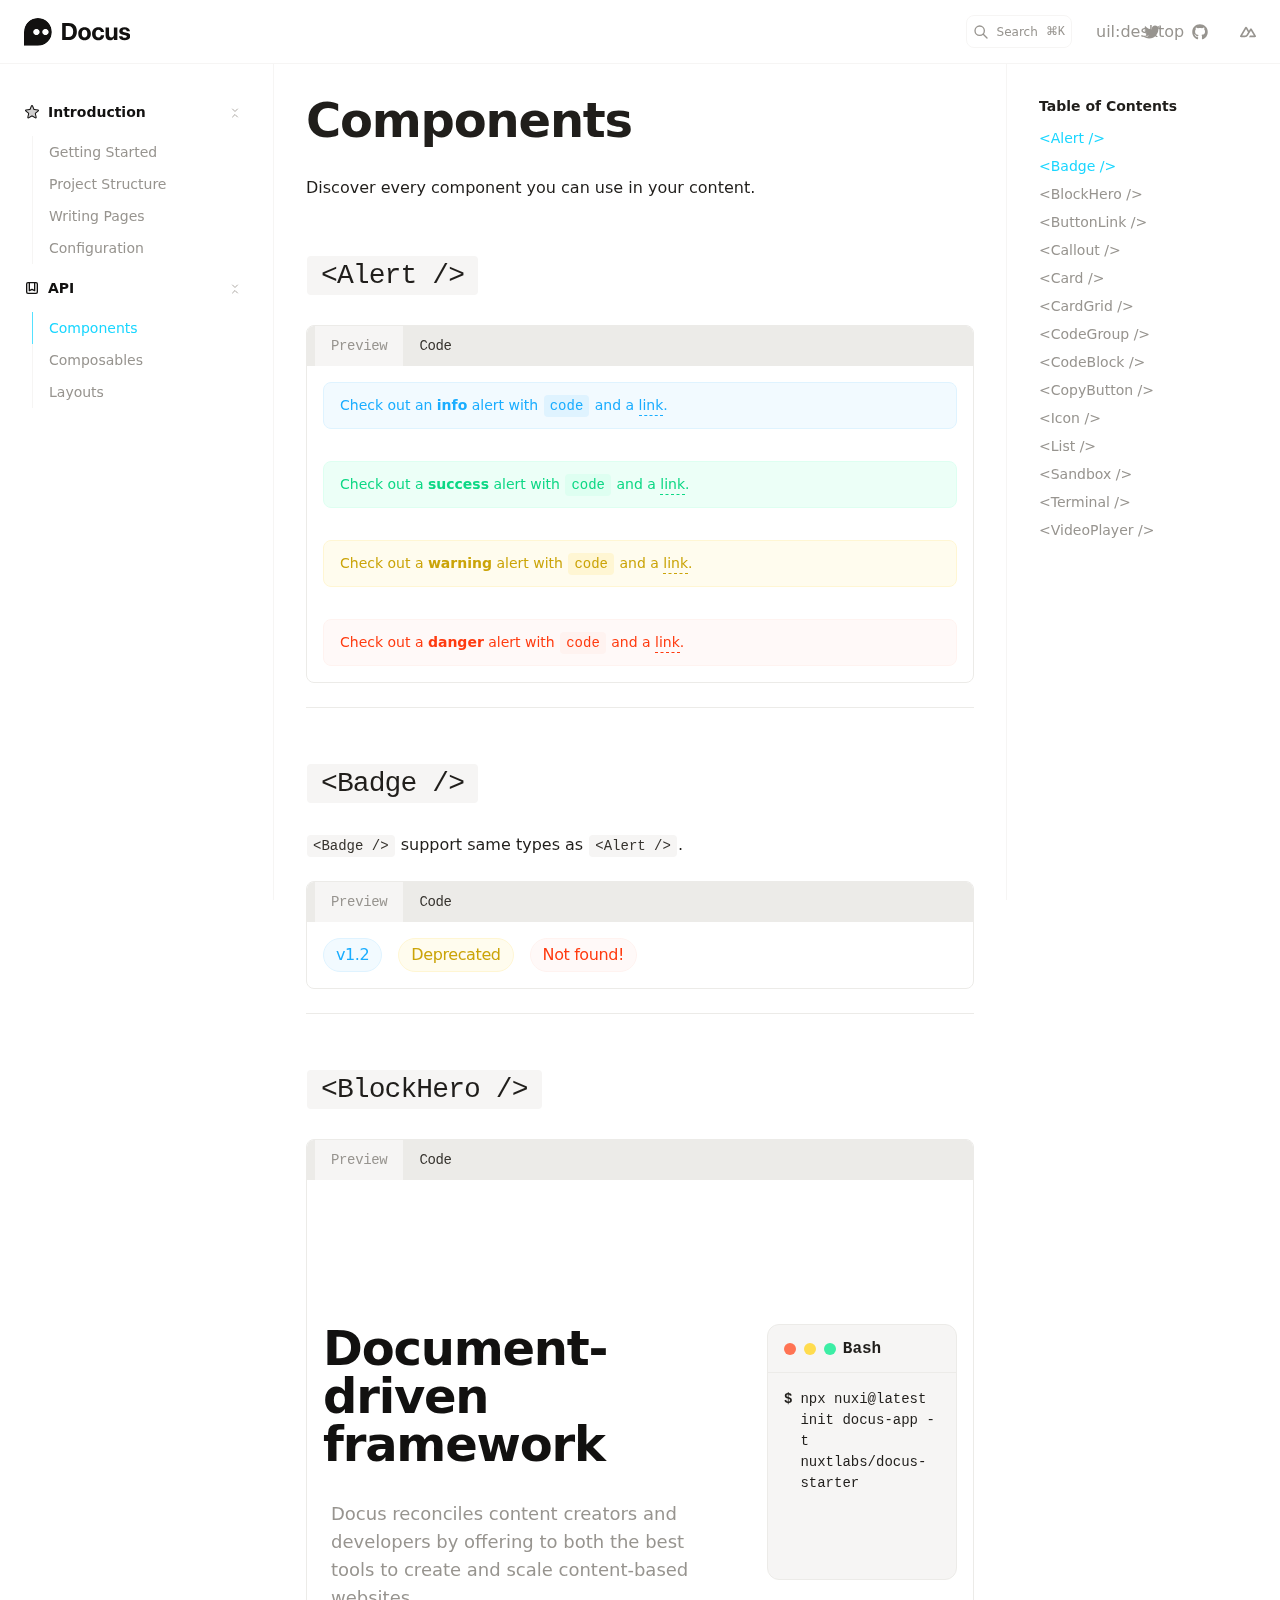
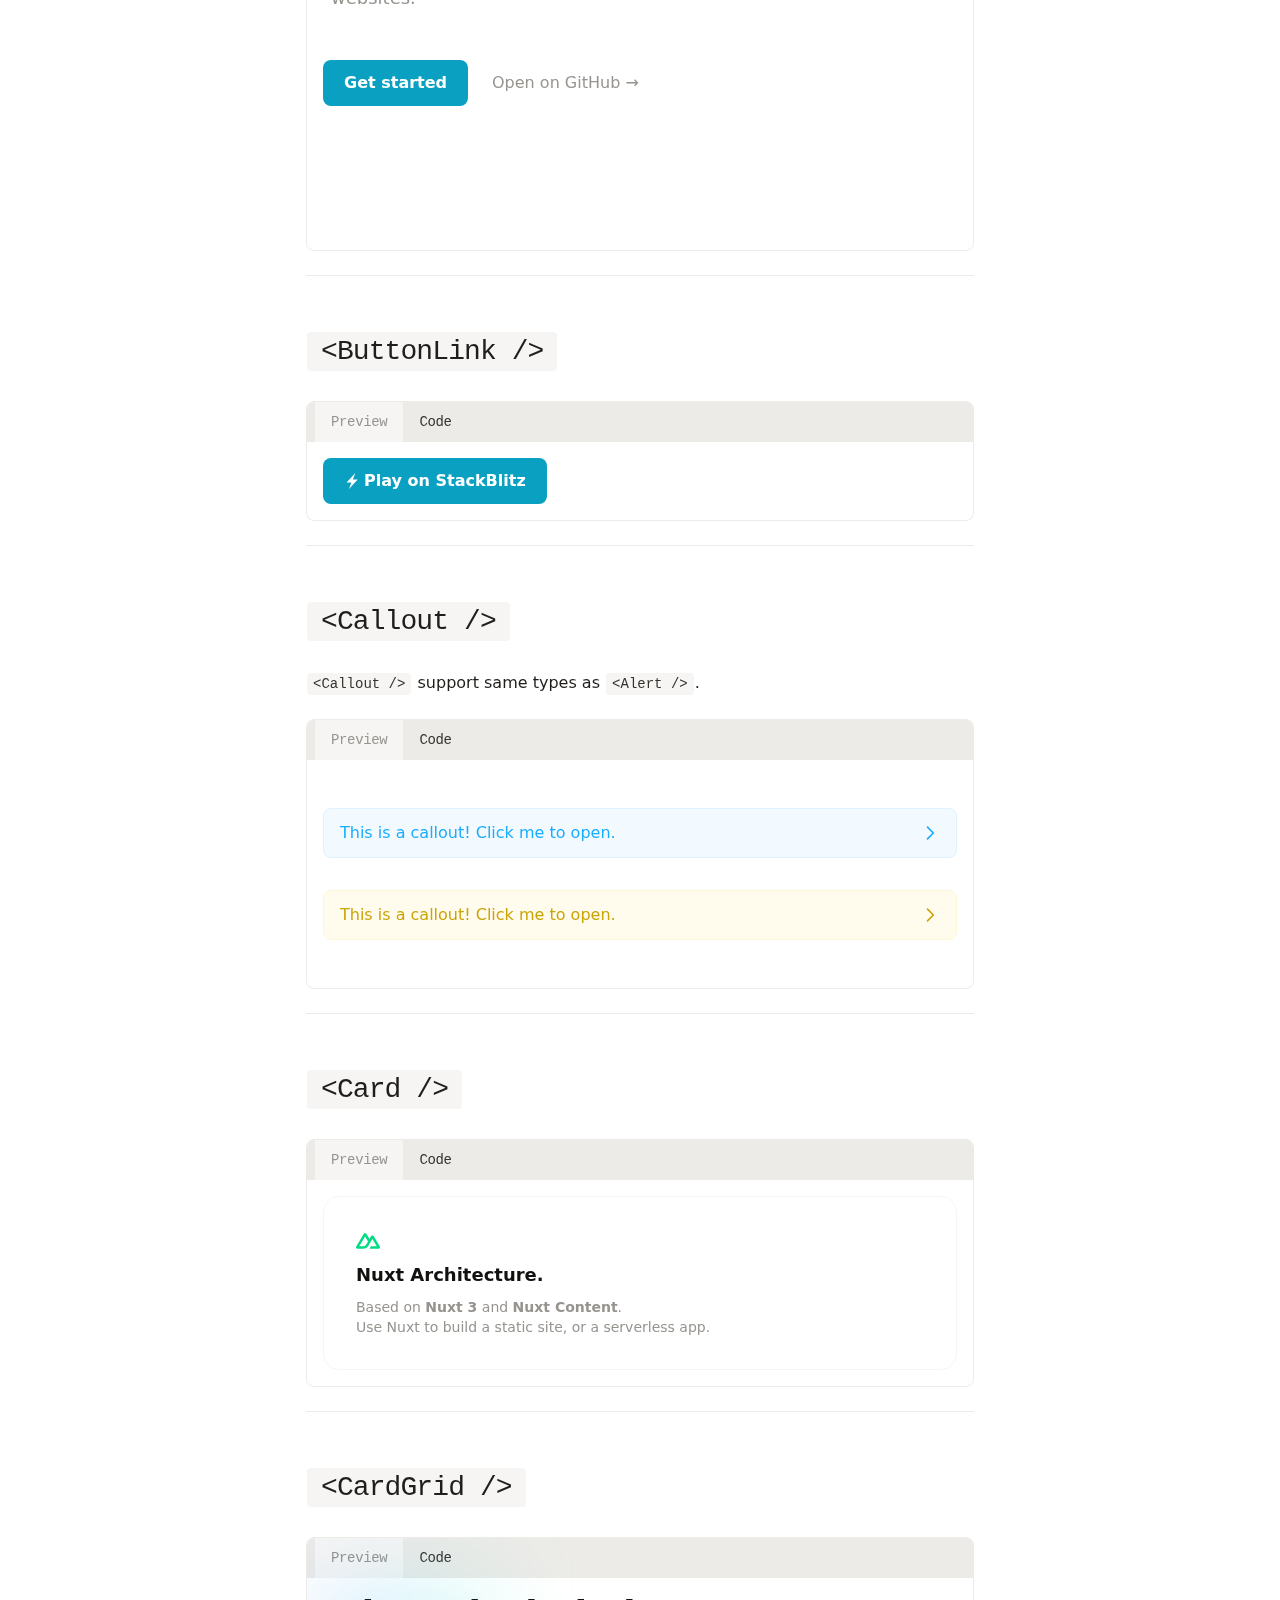
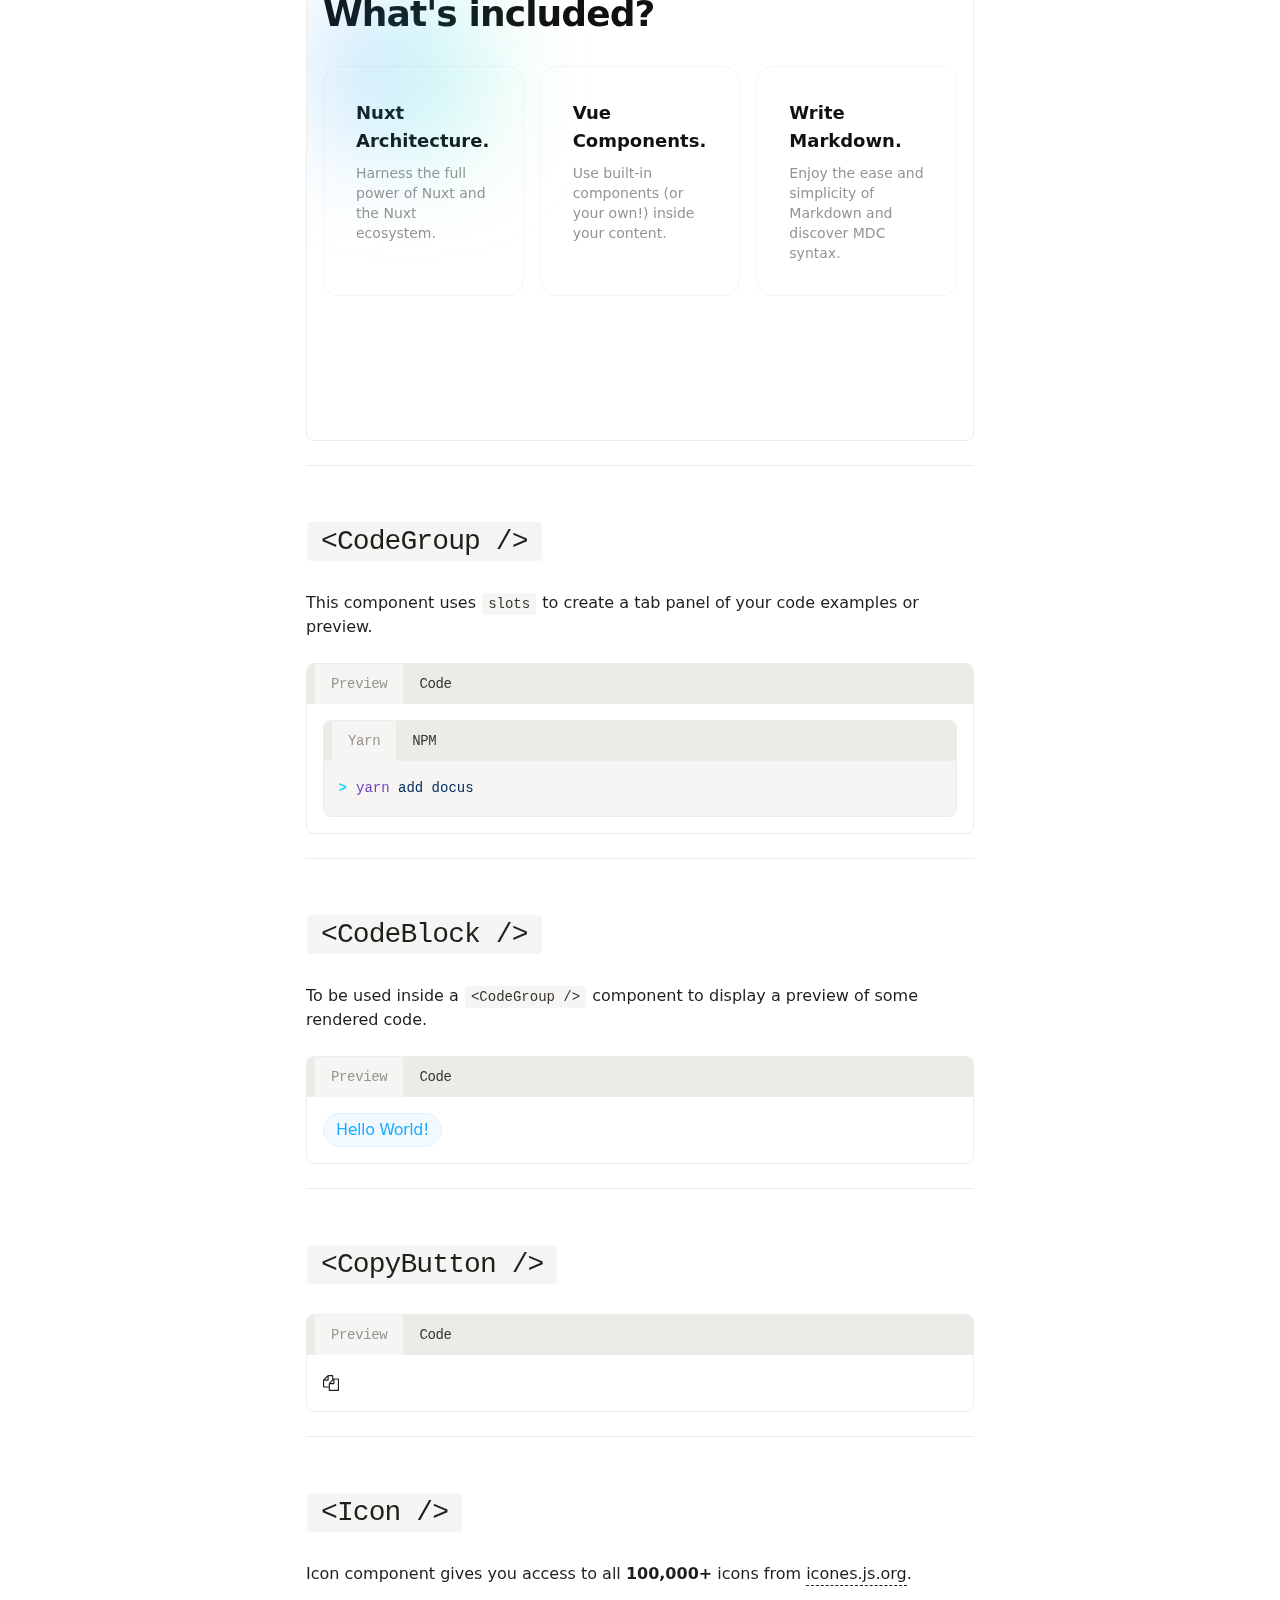
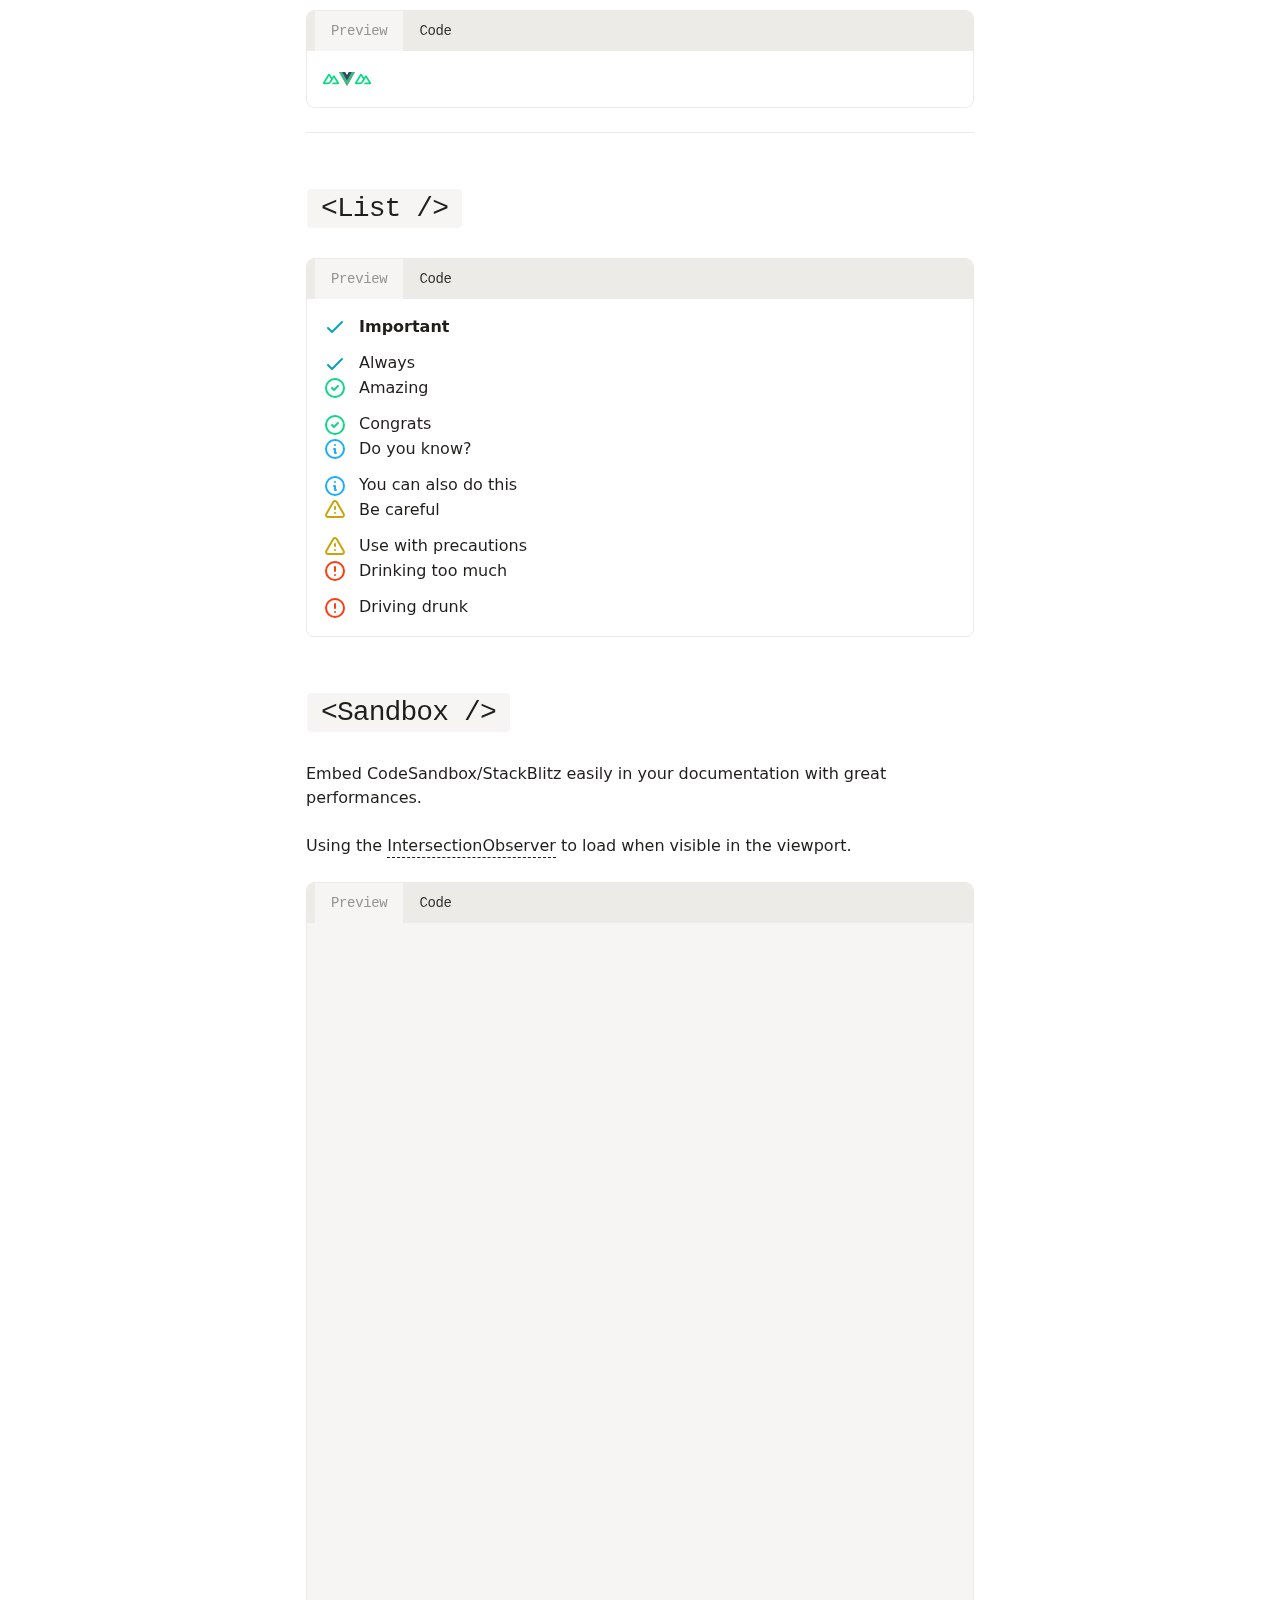
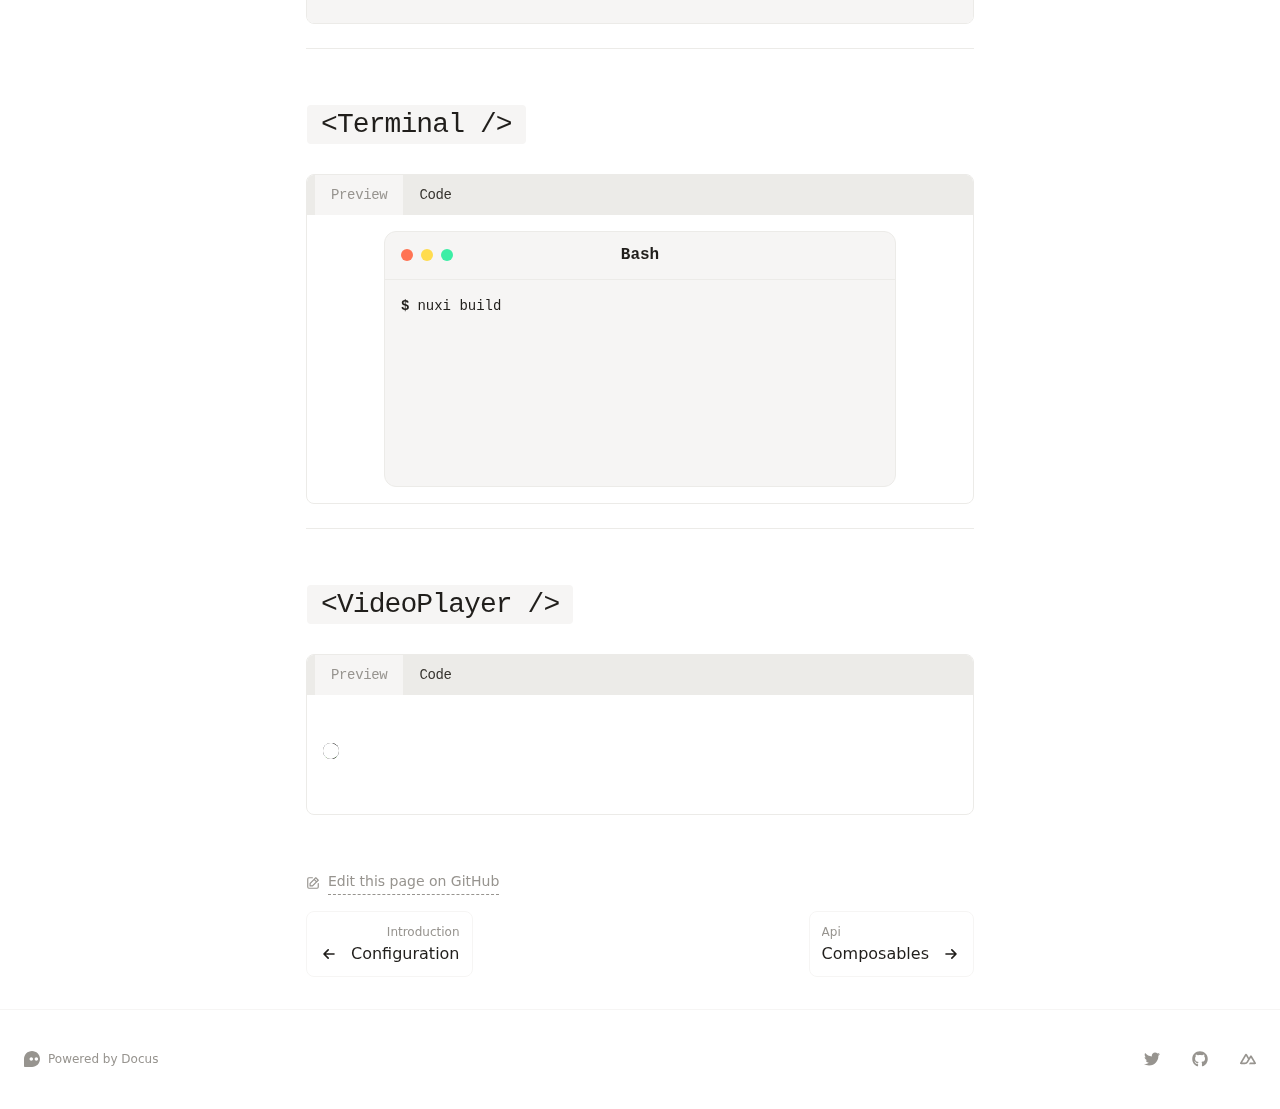
==== commit 410f277f: "Deploying to gh-pages from @ jeremiah/foss-careers@239b3cc9f7aa006a30a36aeff1e49dad88992fba 🚀" ====
--- a/api/components/index.html
+++ b/api/components/index.html
@@ -1,6 +1,4 @@
-<!DOCTYPE html>
-<html  lang="en">
-<head><meta charset="utf-8">
+<!DOCTYPE html><html lang="en"><head><meta charset="utf-8">
 <meta name="viewport" content="width=device-width, initial-scale=1">
 <title>Components · Docus</title>
 <meta name="twitter:card" content="summary_large_image">
@@ -9,98 +7,236 @@
 <meta name="description" content="Discover every component you can use in your content.">
 <meta property="og:description" content="Discover every component you can use in your content.">
 <link rel="preload" as="fetch" crossorigin="anonymous" href="/api/components/_payload.json">
-<link rel="stylesheet" href="/_nuxt/entry.487abf9f.css">
-<link rel="stylesheet" href="/_nuxt/DocumentDrivenNotFound.cc823e2f.css">
-<link rel="stylesheet" href="/_nuxt/ButtonLink.3e7aad1a.css">
-<link rel="stylesheet" href="/_nuxt/DocsPageLayout.0d3384c5.css">
-<link rel="stylesheet" href="/_nuxt/DocsAside.165e5b5c.css">
-<link rel="stylesheet" href="/_nuxt/ProseCodeInline.a69ddccc.css">
-<link rel="stylesheet" href="/_nuxt/Alert.1b68c7fb.css">
-<link rel="stylesheet" href="/_nuxt/DocsPageBottom.f99f148d.css">
-<link rel="stylesheet" href="/_nuxt/ProseA.5a9f544a.css">
-<link rel="stylesheet" href="/_nuxt/DocsPrevNext.0ef16f0d.css">
-<link rel="stylesheet" href="/_nuxt/DocsToc.7ba576b1.css">
-<link rel="stylesheet" href="/_nuxt/DocsTocLinks.ba41dd9d.css">
-<link rel="stylesheet" href="/_nuxt/ProseH1.a7fd5557.css">
-<link rel="stylesheet" href="/_nuxt/ProseP.bd294274.css">
-<link rel="stylesheet" href="/_nuxt/ProseH2.24a56e5e.css">
-<link rel="stylesheet" href="/_nuxt/CodeGroup.2ea7c493.css">
-<link rel="stylesheet" href="/_nuxt/TabsHeader.f38e3e1c.css">
-<link rel="stylesheet" href="/_nuxt/ProseStrong.4d333ea9.css">
-<link rel="stylesheet" href="/_nuxt/ProsePre.e63e49c6.css">
-<link rel="stylesheet" href="/_nuxt/ProseCode.36fcdb4a.css">
-<link rel="stylesheet" href="/_nuxt/ProseHr.38dad436.css">
-<link rel="stylesheet" href="/_nuxt/Badge.888fd69a.css">
-<link rel="stylesheet" href="/_nuxt/BlockHero.7b2d14e4.css">
-<link rel="stylesheet" href="/_nuxt/Terminal.01454687.css">
-<link rel="stylesheet" href="/_nuxt/VideoPlayer.61767376.css">
-<link rel="stylesheet" href="/_nuxt/Callout.76d621e9.css">
-<link rel="stylesheet" href="/_nuxt/Card.fe565a0d.css">
-<link rel="stylesheet" href="/_nuxt/CardGrid.4c03e597.css">
-<link rel="stylesheet" href="/_nuxt/Ellipsis.aa23aab6.css">
-<link rel="stylesheet" href="/_nuxt/List.157139f9.css">
-<link rel="stylesheet" href="/_nuxt/Sandbox.0499ad13.css">
-<link rel="modulepreload" as="script" crossorigin href="/_nuxt/entry.57aba948.js">
-<link rel="modulepreload" as="script" crossorigin href="/_nuxt/document-driven.7c379f83.js">
-<link rel="modulepreload" as="script" crossorigin href="/_nuxt/DocumentDrivenEmpty.53b6da7e.js">
-<link rel="modulepreload" as="script" crossorigin href="/_nuxt/ContentRenderer.00fcf6e3.js">
-<link rel="modulepreload" as="script" crossorigin href="/_nuxt/ContentRendererMarkdown.vue.968f82c2.js">
-<link rel="modulepreload" as="script" crossorigin href="/_nuxt/DocumentDrivenNotFound.e6f69c20.js">
-<link rel="modulepreload" as="script" crossorigin href="/_nuxt/ButtonLink.9392853a.js">
-<link rel="modulepreload" as="script" crossorigin href="/_nuxt/slot.22de104c.js">
-<link rel="modulepreload" as="script" crossorigin href="/_nuxt/node.676c5e99.js">
-<link rel="modulepreload" as="script" crossorigin href="/_nuxt/IconDocus.f6d0e4cb.js">
-<link rel="modulepreload" as="script" crossorigin href="/_nuxt/default.8c42beac.js">
-<link rel="modulepreload" as="script" crossorigin href="/_nuxt/DocsPageLayout.51c2392b.js">
-<link rel="modulepreload" as="script" crossorigin href="/_nuxt/DocsAside.facf4baf.js">
-<link rel="modulepreload" as="script" crossorigin href="/_nuxt/ProseCodeInline.f3be2909.js">
-<link rel="modulepreload" as="script" crossorigin href="/_nuxt/Alert.e907646a.js">
-<link rel="modulepreload" as="script" crossorigin href="/_nuxt/DocsPageBottom.039ce72a.js">
-<link rel="modulepreload" as="script" crossorigin href="/_nuxt/ProseA.5fcdc10f.js">
-<link rel="modulepreload" as="script" crossorigin href="/_nuxt/EditOnLink.vue.94718340.js">
-<link rel="modulepreload" as="script" crossorigin href="/_nuxt/DocsPrevNext.9032692d.js">
-<link rel="modulepreload" as="script" crossorigin href="/_nuxt/DocsToc.9e0c3c6f.js">
-<link rel="modulepreload" as="script" crossorigin href="/_nuxt/DocsTocLinks.ce08f387.js">
-<link rel="modulepreload" as="script" crossorigin href="/_nuxt/ContentRendererMarkdown.bb642e78.js">
-<link rel="modulepreload" as="script" crossorigin href="/_nuxt/EditOnLink.d3718cc8.js">
-<link rel="modulepreload" as="script" crossorigin href="/_nuxt/ProseH1.c816f251.js">
-<link rel="modulepreload" as="script" crossorigin href="/_nuxt/ProseP.8b811180.js">
-<link rel="modulepreload" as="script" crossorigin href="/_nuxt/ProseH2.ed2f6aba.js">
-<link rel="modulepreload" as="script" crossorigin href="/_nuxt/CodeGroup.8dbc74a9.js">
-<link rel="modulepreload" as="script" crossorigin href="/_nuxt/TabsHeader.1b20859e.js">
-<link rel="modulepreload" as="script" crossorigin href="/_nuxt/ProseStrong.4e2bccf4.js">
-<link rel="modulepreload" as="script" crossorigin href="/_nuxt/ProsePre.a4fd3931.js">
-<link rel="modulepreload" as="script" crossorigin href="/_nuxt/ProseCode.69604124.js">
-<link rel="modulepreload" as="script" crossorigin href="/_nuxt/SourceLink.64faf6e4.js">
-<link rel="modulepreload" as="script" crossorigin href="/_nuxt/ProseHr.fce5446f.js">
-<link rel="modulepreload" as="script" crossorigin href="/_nuxt/Badge.b2891cb8.js">
-<link rel="modulepreload" as="script" crossorigin href="/_nuxt/BlockHero.b6ed0335.js">
-<link rel="modulepreload" as="script" crossorigin href="/_nuxt/Terminal.5aff652c.js">
-<link rel="modulepreload" as="script" crossorigin href="/_nuxt/VideoPlayer.836c441a.js">
-<link rel="modulepreload" as="script" crossorigin href="/_nuxt/NuxtImg.vue.bca2e200.js">
-<link rel="modulepreload" as="script" crossorigin href="/_nuxt/Callout.df2251b8.js">
-<link rel="modulepreload" as="script" crossorigin href="/_nuxt/Card.ee77158e.js">
-<link rel="modulepreload" as="script" crossorigin href="/_nuxt/CardGrid.6950678c.js">
-<link rel="modulepreload" as="script" crossorigin href="/_nuxt/Ellipsis.41cf8596.js">
-<link rel="modulepreload" as="script" crossorigin href="/_nuxt/CopyButton.4787654a.js">
-<link rel="modulepreload" as="script" crossorigin href="/_nuxt/List.851a9c4c.js">
-<link rel="modulepreload" as="script" crossorigin href="/_nuxt/MDCSlot.fb3677ec.js">
-<link rel="modulepreload" as="script" crossorigin href="/_nuxt/Sandbox.ea651b75.js">
-<link rel="modulepreload" as="script" crossorigin href="/_nuxt/NuxtImg.fe0b4556.js">
-<link rel="modulepreload" as="script" crossorigin href="/_nuxt/IconStackBlitz.7dc5416e.js">
-<link rel="prefetch" as="style" href="/_nuxt/page.a8aa56b6.css">
-<link rel="prefetch" as="script" crossorigin href="/_nuxt/page.9a369964.js">
-<link rel="prefetch" as="script" crossorigin href="/_nuxt/client-db.862f1f2b.js">
-<link rel="prefetch" as="style" href="/_nuxt/useStudio.1c77fe3b.css">
-<link rel="prefetch" as="script" crossorigin href="/_nuxt/useStudio.a4963bea.js">
-<link rel="prefetch" as="script" crossorigin href="/_nuxt/debug.712a4c26.js">
-<link rel="prefetch" as="style" href="/_nuxt/error-404.7910d5ca.css">
-<link rel="prefetch" as="script" crossorigin href="/_nuxt/error-404.a7913e45.js">
-<link rel="prefetch" as="style" href="/_nuxt/error-500.1db01289.css">
-<link rel="prefetch" as="script" crossorigin href="/_nuxt/error-500.0529cb13.js">
-<script type="module" src="/_nuxt/entry.57aba948.js" crossorigin></script><style id="pinceau-runtime-hydratable">@media{.phy[--]{--puid:mdzzpD-v;}.pv-eec84R{padding-left:var(--elements-container-padding-mobile);padding-right:var(--elements-container-padding-mobile);}@media (min-width: 475px){.pv-eec84R{padding-left:var(--elements-container-padding-xs);padding-right:var(--elements-container-padding-xs);}}@media (min-width: 640px){.pv-eec84R{padding-left:var(--elements-container-padding-sm);padding-right:var(--elements-container-padding-sm);}}@media (min-width: 768px){.pv-eec84R{padding-left:var(--elements-container-padding-md);padding-right:var(--elements-container-padding-md);}}} @media{.phy[--]{--puid:lJWHs8-v;}.pv-hgvKSI{max-width:var(--elements-container-maxWidth);padding-left:var(--elements-container-padding-mobile);padding-right:var(--elements-container-padding-mobile);}@media (min-width: 475px){.pv-hgvKSI{padding-left:var(--elements-container-padding-xs);padding-right:var(--elements-container-padding-xs);}}@media (min-width: 640px){.pv-hgvKSI{padding-left:var(--elements-container-padding-sm);padding-right:var(--elements-container-padding-sm);}}@media (min-width: 768px){.pv-hgvKSI{padding-left:var(--elements-container-padding-md);padding-right:var(--elements-container-padding-md);}}} @media{.phy[--]{--puid:0sSmSG-c;}.pc-0sSmSG[data-v-32a53581]{---ym9-button-primary:var(--color-primary-600);---a23-button-secondary:var(--color-primary-500);}} @media{.phy[--]{--puid:0sSmSG-v;}.pv-1Y4la9{padding:var(--space-rem-625) var(--space-5);font-size:var(--text-base-fontSize);line-height:var(--text-base-lineHeight);}} @media{.phy[--]{--puid:FVRatK-c;}.pc-FVRatK[data-v-32a53581]{---ym9-button-primary:var(--color-primary-600);---a23-button-secondary:var(--color-primary-500);}} @media{.phy[--]{--puid:tRhvHZ-c;}.pc-tRhvHZ[data-v-f614bafe]{---c-cn-top:0;---eih-inset-inline-start:auto;---if-b-inset-inline-end:auto;---ss-e-z-index:10;---wj8-max-width:10rem;---t33-height:10rem;---jfd-filter:blur(50px);---y-uj-background:linear-gradient(97.62deg, rgba(0, 71, 225, 0.22) 2.27%, rgba(26, 214, 255, 0.22) 50.88%, rgba(0, 220, 130, 0.22) 98.48%);}} </style><style id="pinceau-theme">@media { :root {--pinceau-mq: initial; --docus-search-results-highlight-color: white;--docus-search-results-window-maxHeight: 100%;--docus-search-results-window-maxWidth: 640px;--docus-search-results-window-marginTop: 0;--docus-search-input-borderStyle: solid;--docus-search-input-borderWidth: 1px;--docus-search-backdropFilter: blur(24px);--docus-loadingBar-gradientColorStop3: #0047e1;--docus-loadingBar-gradientColorStop2: #34cdfe;--docus-loadingBar-gradientColorStop1: #00dc82;--docus-loadingBar-height: 3px;--docus-readableLine: 78ch;--docus-footer-height: 145px;--docus-header-height: 64px;--prose-code-inline-padding: 0.2rem 0.375rem 0.2rem 0.375rem;--prose-code-block-backdropFilter: contrast(1);--prose-code-block-border-style: solid;--prose-code-block-border-width: 1px;--prose-tbody-tr-borderBottom-style: dashed;--prose-tbody-tr-borderBottom-width: 1px;--prose-th-textAlign: inherit;--prose-thead-borderBottom-style: solid;--prose-thead-borderBottom-width: 1px;--prose-thead-border-style: solid;--prose-thead-border-width: 0px;--prose-table-textAlign: start;--prose-hr-width: 1px;--prose-hr-style: solid;--prose-li-listStylePosition: outside;--prose-ol-li-markerColor: currentColor;--prose-ol-paddingInlineStart: 21px;--prose-ol-listStyleType: decimal;--prose-ul-li-markerColor: currentColor;--prose-ul-paddingInlineStart: 21px;--prose-ul-listStyleType: disc;--prose-blockquote-border-style: solid;--prose-blockquote-border-width: 4px;--prose-blockquote-quotes: '201C' '201D' '2018' '2019';--prose-blockquote-paddingInlineStart: 24px;--prose-a-code-color-hover: currentColor;--prose-a-code-color-static: currentColor;--prose-a-hasCode-borderBottom: none;--prose-a-border-distance: 2px;--prose-a-border-color-hover: currentColor;--prose-a-border-color-static: currentColor;--prose-a-border-style-hover: solid;--prose-a-border-style-static: dashed;--prose-a-border-width: 1px;--prose-a-color-static: inherit;--prose-a-textDecoration: none;--prose-h6-margin: 3rem 0 2rem;--prose-h5-margin: 3rem 0 2rem;--prose-h4-margin: 3rem 0 2rem;--prose-h3-margin: 3rem 0 2rem;--prose-h2-margin: 3rem 0 2rem;--prose-h1-margin: 0 0 2rem;--typography-lead-loose: 2;--typography-lead-relaxed: 1.625;--typography-lead-normal: 1.5;--typography-lead-snug: 1.375;--typography-lead-tight: 1.25;--typography-lead-none: 1;--typography-lead-10: 2.5rem;--typography-lead-9: 2.25rem;--typography-lead-8: 2rem;--typography-lead-7: 1.75rem;--typography-lead-6: 1.5rem;--typography-lead-5: 1.25rem;--typography-lead-4: 1rem;--typography-lead-3: .75rem;--typography-lead-2: .5rem;--typography-lead-1: .025rem;--typography-fontWeight-black: 900;--typography-fontWeight-extrabold: 800;--typography-fontWeight-bold: 700;--typography-fontWeight-semibold: 600;--typography-fontWeight-medium: 500;--typography-fontWeight-normal: 400;--typography-fontWeight-light: 300;--typography-fontWeight-extralight: 200;--typography-fontWeight-thin: 100;--typography-fontSize-9xl: 128px;--typography-fontSize-8xl: 96px;--typography-fontSize-7xl: 72px;--typography-fontSize-6xl: 60px;--typography-fontSize-5xl: 48px;--typography-fontSize-4xl: 36px;--typography-fontSize-3xl: 30px;--typography-fontSize-2xl: 24px;--typography-fontSize-xl: 20px;--typography-fontSize-lg: 18px;--typography-fontSize-base: 16px;--typography-fontSize-sm: 14px;--typography-fontSize-xs: 12px;--typography-letterSpacing-wide: 0.025em;--typography-letterSpacing-tight: -0.025em;--typography-verticalMargin-base: 24px;--typography-verticalMargin-sm: 16px;--elements-border-secondary-hover: [object Object];--elements-backdrop-background: #fffc;--elements-backdrop-filter: saturate(200%) blur(20px);--elements-container-maxWidth: 80rem;--lead-loose: 2;--lead-relaxed: 1.625;--lead-normal: 1.5;--lead-snug: 1.375;--lead-tight: 1.25;--lead-none: 1;--lead-10: 2.5rem;--lead-9: 2.25rem;--lead-8: 2rem;--lead-7: 1.75rem;--lead-6: 1.5rem;--lead-5: 1.25rem;--lead-4: 1rem;--lead-3: .75rem;--lead-2: .5rem;--lead-1: .025rem;--letterSpacing-widest: 0.1em;--letterSpacing-wider: 0.05em;--letterSpacing-wide: 0.025em;--letterSpacing-normal: 0em;--letterSpacing-tight: -0.025em;--letterSpacing-tighter: -0.05em;--fontSize-9xl: 8rem;--fontSize-8xl: 6rem;--fontSize-7xl: 4.5rem;--fontSize-6xl: 3.75rem;--fontSize-5xl: 3rem;--fontSize-4xl: 2.25rem;--fontSize-3xl: 1.875rem;--fontSize-2xl: 1.5rem;--fontSize-xl: 1.25rem;--fontSize-lg: 1.125rem;--fontSize-base: 1rem;--fontSize-sm: 0.875rem;--fontSize-xs: 0.75rem;--fontWeight-black: 900;--fontWeight-extrabold: 800;--fontWeight-bold: 700;--fontWeight-semibold: 600;--fontWeight-medium: 500;--fontWeight-normal: 400;--fontWeight-light: 300;--fontWeight-extralight: 200;--fontWeight-thin: 100;--font-mono: ui-monospace, SFMono-Regular, Menlo, Monaco, Consolas, Liberation Mono, Courier New, monospace;--font-serif: ui-serif, Georgia, Cambria, Times New Roman, Times, serif;--font-sans: ui-sans-serif, system-ui, -apple-system, BlinkMacSystemFont, Segoe UI, Roboto, Helvetica Neue, Arial, Noto Sans, sans-serif, Apple Color Emoji, Segoe UI Emoji, Segoe UI Symbol, Noto Color Emoji;--opacity-total: 1;--opacity-high: 0.8;--opacity-medium: 0.5;--opacity-soft: 0.3;--opacity-light: 0.15;--opacity-bright: 0.1;--opacity-noOpacity: 0;--borderWidth-lg: 3px;--borderWidth-md: 2px;--borderWidth-sm: 1px;--borderWidth-noBorder: 0;--space-rem-875: 0.875rem;--space-rem-625: 0.625rem;--space-rem-375: 0.375rem;--space-rem-125: 0.125rem;--space-px: 1px;--space-128: 32rem;--space-96: 24rem;--space-80: 20rem;--space-72: 18rem;--space-64: 16rem;--space-60: 15rem;--space-56: 14rem;--space-52: 13rem;--space-48: 12rem;--space-44: 11rem;--space-40: 10rem;--space-36: 9rem;--space-32: 8rem;--space-28: 7rem;--space-24: 6rem;--space-20: 5rem;--space-16: 4rem;--space-14: 3.5rem;--space-12: 3rem;--space-11: 2.75rem;--space-10: 2.5rem;--space-9: 2.25rem;--space-8: 2rem;--space-7: 1.75rem;--space-6: 1.5rem;--space-5: 1.25rem;--space-4: 1rem;--space-3: 0.75rem;--space-2: 0.5rem;--space-1: 0.25rem;--space-0: 0px;--size-full: 100%;--size-7xl: 80rem;--size-6xl: 72rem;--size-5xl: 64rem;--size-4xl: 56rem;--size-3xl: 48rem;--size-2xl: 42rem;--size-xl: 36rem;--size-lg: 32rem;--size-md: 28rem;--size-sm: 24rem;--size-xs: 20rem;--size-200: 200px;--size-104: 104px;--size-80: 80px;--size-64: 64px;--size-56: 56px;--size-48: 48px;--size-40: 40px;--size-32: 32px;--size-24: 24px;--size-20: 20px;--size-16: 16px;--size-12: 12px;--size-8: 8px;--size-6: 6px;--size-4: 4px;--size-2: 2px;--size-0: 0px;--radii-full: 9999px;--radii-3xl: 1.75rem;--radii-2xl: 1.5rem;--radii-xl: 1rem;--radii-lg: 0.75rem;--radii-md: 0.5rem;--radii-sm: 0.375rem;--radii-xs: 0.25rem;--radii-2xs: 0.125rem;--radii-none: 0px;--shadow-none: 0px 0px 0px 0px transparent;--height-screen: 100vh;--width-screen: 100vw;--color-primary-900: #001A1F;--color-primary-800: #00232B;--color-primary-700: #024757;--color-primary-600: #09A0C1;--color-primary-500: #1AD6FF;--color-primary-400: #55E1FF;--color-primary-300: #82E3FF;--color-primary-200: #C5F2FF;--color-primary-100: #DCF7FF;--color-primary-50: #F1FCFF;--color-ruby-900: #380011;--color-ruby-800: #700021;--color-ruby-700: #a90032;--color-ruby-600: #e10043;--color-ruby-500: #ff1a5e;--color-ruby-400: #ff4079;--color-ruby-300: #ff6694;--color-ruby-200: #ff8dae;--color-ruby-100: #ffb3c9;--color-ruby-50: #ffd9e4;--color-pink-900: #380025;--color-pink-800: #70004b;--color-pink-700: #a90070;--color-pink-600: #e10095;--color-pink-500: #ff1ab2;--color-pink-400: #ff40bf;--color-pink-300: #ff66cc;--color-pink-200: #ff8dd8;--color-pink-100: #ffb3e5;--color-pink-50: #ffd9f2;--color-purple-900: #190038;--color-purple-800: #330070;--color-purple-700: #4c00a9;--color-purple-600: #6500e1;--color-purple-500: #811aff;--color-purple-400: #9640ff;--color-purple-300: #ab66ff;--color-purple-200: #c08dff;--color-purple-100: #d5b3ff;--color-purple-50: #ead9ff;--color-royalblue-900: #0b0531;--color-royalblue-800: #160a62;--color-royalblue-700: #211093;--color-royalblue-600: #2c15c4;--color-royalblue-500: #4127e8;--color-royalblue-400: #614bec;--color-royalblue-300: #806ff0;--color-royalblue-200: #a093f3;--color-royalblue-100: #c0b7f7;--color-royalblue-50: #dfdbfb;--color-indigoblue-900: #001238;--color-indigoblue-800: #002370;--color-indigoblue-700: #0035a9;--color-indigoblue-600: #0047e1;--color-indigoblue-500: #1a62ff;--color-indigoblue-400: #407cff;--color-indigoblue-300: #6696ff;--color-indigoblue-200: #8db0ff;--color-indigoblue-100: #b3cbff;--color-indigoblue-50: #d9e5ff;--color-blue-900: #00131D;--color-blue-800: #002235;--color-blue-700: #014267;--color-blue-600: #0069A6;--color-blue-500: #1AADFF;--color-blue-400: #64C7FF;--color-blue-300: #A1DDFF;--color-blue-200: #C6EAFF;--color-blue-100: #DFF3FF;--color-blue-50: #F2FAFF;--color-lightblue-900: #002e38;--color-lightblue-800: #005c70;--color-lightblue-700: #008aa9;--color-lightblue-600: #00b9e1;--color-lightblue-500: #1ad6ff;--color-lightblue-400: #40ddff;--color-lightblue-300: #66e4ff;--color-lightblue-200: #8deaff;--color-lightblue-100: #b3f1ff;--color-lightblue-50: #d9f8ff;--color-teal-900: #062a28;--color-teal-800: #0b544f;--color-teal-700: #117d77;--color-teal-600: #16a79e;--color-teal-500: #1cd1c6;--color-teal-400: #36e4da;--color-teal-300: #5fe9e1;--color-teal-200: #87efe9;--color-teal-100: #aff4f0;--color-teal-50: #d7faf8;--color-pear-900: #2a2b09;--color-pear-800: #545512;--color-pear-700: #7e801b;--color-pear-600: #a8aa24;--color-pear-500: #d0d32f;--color-pear-400: #d8da52;--color-pear-300: #e0e274;--color-pear-200: #e8e997;--color-pear-100: #eff0ba;--color-pear-50: #f7f8dc;--color-red-900: #1C0301;--color-red-800: #340A01;--color-red-700: #701704;--color-red-600: #BB2402;--color-red-500: #FF3B10;--color-red-400: #FF7353;--color-red-300: #FFA692;--color-red-200: #FFDED7;--color-red-100: #FFF3F0;--color-red-50: #FFF9F8;--color-orange-900: #381800;--color-orange-800: #702f00;--color-orange-700: #a94700;--color-orange-600: #e15e00;--color-orange-500: #ff7a1a;--color-orange-400: #ff9040;--color-orange-300: #ffa666;--color-orange-200: #ffbd8d;--color-orange-100: #ffd3b3;--color-orange-50: #ffe9d9;--color-yellow-900: #1B1500;--color-yellow-800: #292100;--color-yellow-700: #614E02;--color-yellow-600: #CBA408;--color-yellow-500: #FBCA05;--color-yellow-400: #FFDC4E;--color-yellow-300: #FFE372;--color-yellow-200: #FFF0B1;--color-yellow-100: #FFF6D3;--color-yellow-50: #FFFCEE;--color-green-900: #00190F;--color-green-800: #002817;--color-green-700: #006037;--color-green-600: #00B467;--color-green-500: #0DD885;--color-green-400: #3CEEA5;--color-green-300: #86FBCB;--color-green-200: #C3FFE6;--color-green-100: #DEFFF1;--color-green-50: #ECFFF7;--color-gray-900: #121110;--color-gray-800: #201E1B;--color-gray-700: #36332E;--color-gray-600: #67635D;--color-gray-500: #97948F;--color-gray-400: #ADA9A4;--color-gray-300: #DBD9D3;--color-gray-200: #ECEBE8;--color-gray-100: #F6F5F4;--color-gray-50: #FBFBFB;--color-black: #0B0A0A;--color-white: #ffffff;--media-portrait: only screen and (orientation: portrait);--media-landscape: only screen and (orientation: landscape);--media-rm: (prefers-reduced-motion: reduce);--media-2xl: (min-width: 1536px);--media-xl: (min-width: 1280px);--media-lg: (min-width: 1024px);--media-md: (min-width: 768px);--media-sm: (min-width: 640px);--media-xs: (min-width: 475px);--docus-search-results-highlight-backgroundColor: var(--color-primary-500);--docus-search-results-selected-backgroundColor: var(--color-gray-300);--docus-search-results-window-borderRadius: none;--docus-search-results-window-marginX: 0;--docus-search-input-backgroundColor: var(--color-gray-200);--docus-search-input-padding: var(--space-2) var(--space-4);--docus-search-input-gap: var(--space-2);--docus-search-input-fontSize: var(--fontSize-sm);--docus-search-input-borderColor: var(--color-gray-200);--docus-search-input-borderRadius: var(--radii-2xs);--docus-footer-padding: var(--space-4) 0;--docus-header-title-color-hover: var(--color-primary-500);--docus-header-title-color-static: var(--color-gray-900);--docus-header-title-fontWeight: var(--fontWeight-bold);--docus-header-title-fontSize: var(--fontSize-2xl);--docus-header-logo-height: var(--space-6);--docus-body-fontFamily: var(--font-sans);--docus-body-color: var(--color-gray-800);--docus-body-backgroundColor: var(--color-white);--prose-code-inline-fontWeight: var(--typography-fontWeight-normal);--prose-code-inline-fontSize: var(--typography-fontSize-sm);--prose-code-inline-borderRadius: var(--radii-xs);--prose-code-block-pre-padding: var(--typography-verticalMargin-sm);--prose-code-block-margin: var(--typography-verticalMargin-base) 0;--prose-code-block-fontSize: var(--typography-fontSize-sm);--prose-tbody-code-inline-fontSize: var(--typography-fontSize-sm);--prose-tbody-td-padding: var(--typography-verticalMargin-sm);--prose-th-fontWeight: var(--typography-fontWeight-semibold);--prose-th-padding: 0 var(--typography-verticalMargin-sm) var(--typography-verticalMargin-sm) var(--typography-verticalMargin-sm);--prose-table-lineHeight: var(--typography-lead-6);--prose-table-fontSize: var(--typography-fontSize-sm);--prose-table-margin: var(--typography-verticalMargin-base) 0;--prose-hr-margin: var(--typography-verticalMargin-base) 0;--prose-li-margin: var(--typography-verticalMargin-sm) 0;--prose-ol-margin: var(--typography-verticalMargin-base) 0;--prose-ul-margin: var(--typography-verticalMargin-base) 0;--prose-blockquote-margin: var(--typography-verticalMargin-base) 0;--prose-a-code-border-style: var(--prose-a-border-style-static);--prose-a-code-border-width: var(--prose-a-border-width);--prose-a-fontWeight: var(--typography-fontWeight-medium);--prose-img-margin: var(--typography-verticalMargin-base) 0;--prose-strong-fontWeight: var(--typography-fontWeight-semibold);--prose-h6-iconSize: var(--typography-fontSize-base);--prose-h6-fontWeight: var(--typography-fontWeight-semibold);--prose-h6-lineHeight: var(--typography-lead-normal);--prose-h6-fontSize: var(--typography-fontSize-lg);--prose-h5-iconSize: var(--typography-fontSize-lg);--prose-h5-fontWeight: var(--typography-fontWeight-semibold);--prose-h5-lineHeight: var(--typography-lead-snug);--prose-h5-fontSize: var(--typography-fontSize-xl);--prose-h4-iconSize: var(--typography-fontSize-lg);--prose-h4-letterSpacing: var(--typography-letterSpacing-tight);--prose-h4-fontWeight: var(--typography-fontWeight-semibold);--prose-h4-lineHeight: var(--typography-lead-snug);--prose-h4-fontSize: var(--typography-fontSize-2xl);--prose-h3-iconSize: var(--typography-fontSize-xl);--prose-h3-letterSpacing: var(--typography-letterSpacing-tight);--prose-h3-fontWeight: var(--typography-fontWeight-semibold);--prose-h3-lineHeight: var(--typography-lead-snug);--prose-h3-fontSize: var(--typography-fontSize-3xl);--prose-h2-iconSize: var(--typography-fontSize-2xl);--prose-h2-letterSpacing: var(--typography-letterSpacing-tight);--prose-h2-fontWeight: var(--typography-fontWeight-semibold);--prose-h2-lineHeight: var(--typography-lead-tight);--prose-h2-fontSize: var(--typography-fontSize-4xl);--prose-h1-iconSize: var(--typography-fontSize-3xl);--prose-h1-letterSpacing: var(--typography-letterSpacing-tight);--prose-h1-fontWeight: var(--typography-fontWeight-bold);--prose-h1-lineHeight: var(--typography-lead-tight);--prose-h1-fontSize: var(--typography-fontSize-5xl);--prose-p-br-margin: var(--typography-verticalMargin-base) 0 0 0;--prose-p-margin: var(--typography-verticalMargin-base) 0;--prose-p-lineHeight: var(--typography-lead-normal);--prose-p-fontSize: var(--typography-fontSize-base);--typography-color-secondary-900: var(--color-gray-900);--typography-color-secondary-800: var(--color-gray-800);--typography-color-secondary-700: var(--color-gray-700);--typography-color-secondary-600: var(--color-gray-600);--typography-color-secondary-500: var(--color-gray-500);--typography-color-secondary-400: var(--color-gray-400);--typography-color-secondary-300: var(--color-gray-300);--typography-color-secondary-200: var(--color-gray-200);--typography-color-secondary-100: var(--color-gray-100);--typography-color-secondary-50: var(--color-gray-50);--typography-color-primary-900: var(--color-primary-900);--typography-color-primary-800: var(--color-primary-800);--typography-color-primary-700: var(--color-primary-700);--typography-color-primary-600: var(--color-primary-600);--typography-color-primary-500: var(--color-primary-500);--typography-color-primary-400: var(--color-primary-400);--typography-color-primary-300: var(--color-primary-300);--typography-color-primary-200: var(--color-primary-200);--typography-color-primary-100: var(--color-primary-100);--typography-color-primary-50: var(--color-primary-50);--typography-font-code: var(--font-mono);--typography-font-body: var(--font-sans);--typography-font-display: var(--font-sans);--typography-body-backgroundColor: var(--color-white);--typography-body-color: var(--color-black);--elements-state-danger-borderColor-secondary: var(--color-red-200);--elements-state-danger-borderColor-primary: var(--color-red-100);--elements-state-danger-backgroundColor-secondary: var(--color-red-100);--elements-state-danger-backgroundColor-primary: var(--color-red-50);--elements-state-danger-color-secondary: var(--color-red-600);--elements-state-danger-color-primary: var(--color-red-500);--elements-state-warning-borderColor-secondary: var(--color-yellow-200);--elements-state-warning-borderColor-primary: var(--color-yellow-100);--elements-state-warning-backgroundColor-secondary: var(--color-yellow-100);--elements-state-warning-backgroundColor-primary: var(--color-yellow-50);--elements-state-warning-color-secondary: var(--color-yellow-700);--elements-state-warning-color-primary: var(--color-yellow-600);--elements-state-success-borderColor-secondary: var(--color-green-200);--elements-state-success-borderColor-primary: var(--color-green-100);--elements-state-success-backgroundColor-secondary: var(--color-green-100);--elements-state-success-backgroundColor-primary: var(--color-green-50);--elements-state-success-color-secondary: var(--color-green-600);--elements-state-success-color-primary: var(--color-green-500);--elements-state-info-borderColor-secondary: var(--color-blue-200);--elements-state-info-borderColor-primary: var(--color-blue-100);--elements-state-info-backgroundColor-secondary: var(--color-blue-100);--elements-state-info-backgroundColor-primary: var(--color-blue-50);--elements-state-info-color-secondary: var(--color-blue-600);--elements-state-info-color-primary: var(--color-blue-500);--elements-state-primary-borderColor-secondary: var(--color-primary-200);--elements-state-primary-borderColor-primary: var(--color-primary-100);--elements-state-primary-backgroundColor-secondary: var(--color-primary-100);--elements-state-primary-backgroundColor-primary: var(--color-primary-50);--elements-state-primary-color-secondary: var(--color-primary-700);--elements-state-primary-color-primary: var(--color-primary-600);--elements-surface-secondary-backgroundColor: var(--color-gray-200);--elements-surface-primary-backgroundColor: var(--color-gray-100);--elements-surface-background-base: var(--color-gray-100);--elements-border-secondary-static: var(--color-gray-200);--elements-border-primary-hover: var(--color-gray-200);--elements-border-primary-static: var(--color-gray-100);--elements-container-padding-md: var(--space-6);--elements-container-padding-sm: var(--space-6);--elements-container-padding-xs: var(--space-4);--elements-container-padding-mobile: var(--space-4);--elements-text-secondary-color-hover: var(--color-gray-700);--elements-text-secondary-color-static: var(--color-gray-500);--elements-text-primary-color-static: var(--color-gray-900);--text-6xl-lineHeight: var(--lead-none);--text-6xl-fontSize: var(--fontSize-6xl);--text-5xl-lineHeight: var(--lead-none);--text-5xl-fontSize: var(--fontSize-5xl);--text-4xl-lineHeight: var(--lead-10);--text-4xl-fontSize: var(--fontSize-4xl);--text-3xl-lineHeight: var(--lead-9);--text-3xl-fontSize: var(--fontSize-3xl);--text-2xl-lineHeight: var(--lead-8);--text-2xl-fontSize: var(--fontSize-2xl);--text-xl-lineHeight: var(--lead-7);--text-xl-fontSize: var(--fontSize-xl);--text-lg-lineHeight: var(--lead-7);--text-lg-fontSize: var(--fontSize-lg);--text-base-lineHeight: var(--lead-6);--text-base-fontSize: var(--fontSize-base);--text-sm-lineHeight: var(--lead-5);--text-sm-fontSize: var(--fontSize-sm);--text-xs-lineHeight: var(--lead-4);--text-xs-fontSize: var(--fontSize-xs);--color-shadow: var(--color-gray-400);--color-secondary-900: var(--color-gray-900);--color-secondary-800: var(--color-gray-800);--color-secondary-700: var(--color-gray-700);--color-secondary-600: var(--color-gray-600);--color-secondary-500: var(--color-gray-500);--color-secondary-400: var(--color-gray-400);--color-secondary-300: var(--color-gray-300);--color-secondary-200: var(--color-gray-200);--color-secondary-100: var(--color-gray-100);--color-secondary-50: var(--color-gray-50);--prose-code-inline-backgroundColor: var(--typography-color-secondary-100);--prose-code-inline-color: var(--typography-color-secondary-700);--prose-code-block-backgroundColor: var(--typography-color-secondary-100);--prose-code-block-color: var(--typography-color-secondary-700);--prose-code-block-border-color: var(--typography-color-secondary-200);--prose-tbody-tr-borderBottom-color: var(--typography-color-secondary-200);--prose-th-color: var(--typography-color-secondary-600);--prose-thead-borderBottom-color: var(--typography-color-secondary-200);--prose-thead-border-color: var(--typography-color-secondary-300);--prose-hr-color: var(--typography-color-secondary-200);--prose-blockquote-border-color: var(--typography-color-secondary-200);--prose-blockquote-color: var(--typography-color-secondary-500);--prose-a-code-background-hover: var(--typography-color-primary-50);--prose-a-code-border-color-hover: var(--typography-color-primary-500);--prose-a-code-border-color-static: var(--typography-color-secondary-400);--prose-a-color-hover: var(--typography-color-primary-500);--shadow-2xl: 0px 25px 50px -12px var(--color-shadow);--shadow-xl: 0px 20px 25px -5px var(--color-shadow), 0px 8px 10px -6px var(--color-shadow);--shadow-lg: 0px 10px 15px -3px var(--color-shadow), 0px 4px 6px -4px var(--color-shadow);--shadow-md: 0px 4px 6px -1px var(--color-shadow), 0px 2px 4px -2px var(--color-shadow);--shadow-sm: 0px 1px 3px 0px var(--color-shadow), 0px 1px 2px -1px var(--color-shadow);--shadow-xs: 0px 1px 2px 0px var(--color-shadow); } }@media { :root.dark {--pinceau-mq: dark; --prose-code-block-backdropFilter: contrast(1);--prose-ol-li-markerColor: currentColor;--prose-ul-li-markerColor: currentColor;--prose-a-code-color-hover: currentColor;--prose-a-code-color-static: currentColor;--prose-a-border-color-hover: currentColor;--prose-a-border-color-static: currentColor;--prose-a-color-static: inherit;--elements-backdrop-background: #0c0d0ccc;--docus-search-results-selected-backgroundColor: var(--color-gray-700);--docus-search-input-backgroundColor: var(--color-gray-800);--docus-search-input-borderColor: transparent;--docus-header-title-color-static: var(--color-gray-100);--docus-body-color: var(--color-gray-200);--docus-body-backgroundColor: var(--color-black);--typography-body-backgroundColor: var(--color-black);--typography-body-color: var(--color-white);--elements-state-danger-borderColor-secondary: var(--color-red-700);--elements-state-danger-borderColor-primary: var(--color-red-800);--elements-state-danger-backgroundColor-secondary: var(--color-red-800);--elements-state-danger-backgroundColor-primary: var(--color-red-900);--elements-state-danger-color-secondary: var(--color-red-200);--elements-state-danger-color-primary: var(--color-red-300);--elements-state-warning-borderColor-secondary: var(--color-yellow-700);--elements-state-warning-borderColor-primary: var(--color-yellow-800);--elements-state-warning-backgroundColor-secondary: var(--color-yellow-800);--elements-state-warning-backgroundColor-primary: var(--color-yellow-900);--elements-state-warning-color-secondary: var(--color-yellow-200);--elements-state-warning-color-primary: var(--color-yellow-400);--elements-state-success-borderColor-secondary: var(--color-green-700);--elements-state-success-borderColor-primary: var(--color-green-800);--elements-state-success-backgroundColor-secondary: var(--color-green-800);--elements-state-success-backgroundColor-primary: var(--color-green-900);--elements-state-success-color-secondary: var(--color-green-200);--elements-state-success-color-primary: var(--color-green-400);--elements-state-info-borderColor-secondary: var(--color-blue-700);--elements-state-info-borderColor-primary: var(--color-blue-800);--elements-state-info-backgroundColor-secondary: var(--color-blue-800);--elements-state-info-backgroundColor-primary: var(--color-blue-900);--elements-state-info-color-secondary: var(--color-blue-200);--elements-state-info-color-primary: var(--color-blue-400);--elements-state-primary-borderColor-secondary: var(--color-primary-700);--elements-state-primary-borderColor-primary: var(--color-primary-800);--elements-state-primary-backgroundColor-secondary: var(--color-primary-800);--elements-state-primary-backgroundColor-primary: var(--color-primary-900);--elements-state-primary-color-secondary: var(--color-primary-200);--elements-state-primary-color-primary: var(--color-primary-400);--elements-surface-secondary-backgroundColor: var(--color-gray-800);--elements-surface-primary-backgroundColor: var(--color-gray-900);--elements-surface-background-base: var(--color-gray-900);--elements-border-secondary-static: var(--color-gray-800);--elements-border-primary-hover: var(--color-gray-800);--elements-border-primary-static: var(--color-gray-900);--elements-text-secondary-color-hover: var(--color-gray-200);--elements-text-secondary-color-static: var(--color-gray-400);--elements-text-primary-color-static: var(--color-gray-50);--color-shadow: var(--color-gray-800);--prose-code-inline-backgroundColor: var(--typography-color-secondary-800);--prose-code-inline-color: var(--typography-color-secondary-200);--prose-code-block-backgroundColor: var(--typography-color-secondary-900);--prose-code-block-color: var(--typography-color-secondary-200);--prose-code-block-border-color: var(--typography-color-secondary-800);--prose-tbody-tr-borderBottom-color: var(--typography-color-secondary-800);--prose-th-color: var(--typography-color-secondary-400);--prose-thead-borderBottom-color: var(--typography-color-secondary-800);--prose-thead-border-color: var(--typography-color-secondary-600);--prose-hr-color: var(--typography-color-secondary-800);--prose-blockquote-border-color: var(--typography-color-secondary-700);--prose-blockquote-color: var(--typography-color-secondary-400);--prose-a-code-background-hover: var(--typography-color-primary-900);--prose-a-code-border-color-hover: var(--typography-color-primary-600);--prose-a-code-border-color-static: var(--typography-color-secondary-600);--prose-a-color-hover: var(--typography-color-primary-400); } }@media (min-width: 640px) { :root {--pinceau-mq: sm; --docus-search-results-window-maxHeight: 320px;--docus-search-results-window-marginTop: 20vh;--docus-footer-height: 100px;--docus-search-results-window-borderRadius: var(--radii-xs);--docus-search-results-window-marginX: var(--space-4);--docus-header-logo-height: var(--space-7); } }</style><script>"use strict";(()=>{const a=window,e=document.documentElement,m=["dark","light"],c=window.localStorage.getItem("nuxt-color-mode")||"system";let n=c==="system"?f():c;const l=e.getAttribute("data-color-mode-forced");l&&(n=l),i(n),a["__NUXT_COLOR_MODE__"]={preference:c,value:n,getColorScheme:f,addColorScheme:i,removeColorScheme:d};function i(o){const t=""+o+"",s="theme";e.classList?e.classList.add(t):e.className+=" "+t,s&&e.setAttribute("data-"+s,o)}function d(o){const t=""+o+"",s="theme";e.classList?e.classList.remove(t):e.className=e.className.replace(new RegExp(t,"g"),""),s&&e.removeAttribute("data-"+s)}function r(o){return a.matchMedia("(prefers-color-scheme"+o+")")}function f(){if(a.matchMedia&&r("").media!=="not all"){for(const o of m)if(r(":"+o).matches)return o}return"light"}})();
-</script></head>
-<body ><!----><!--teleport anchor--><!----><!--teleport anchor--><div id="__nuxt"><div class="app-layout" data-v-525fbeca><div class="nuxt-progress" style="width:0%;opacity:0;background-size:Infinity% auto;" data-v-525fbeca></div><header class="has-dialog" data-v-525fbeca data-v-c82311d7><div class="container pv-eec84R pc-mdzzpD" data-v-c82311d7 data-v-22217919><!--[--><div class="section left" data-v-c82311d7><!--[--><button aria-label="Menu" data-v-c0028319><svg xmlns="http://www.w3.org/2000/svg" xmlns:xlink="http://www.w3.org/1999/xlink" role="img" class="icon" data-v-c0028319 style="" width="1em" height="1em" viewBox="0 0 24 24" data-v-41f0f5bc><path fill="none" stroke="currentColor" stroke-linecap="round" stroke-linejoin="round" stroke-width="2" d="M4 6h16M4 12h16M4 18h16"/></svg></button><!--teleport start--><!--teleport end--><!--]--><a href="/" class="navbar-logo" aria-label="Docus" data-v-c82311d7 data-v-a6054caf><span class="logo" data-v-a6054caf><svg viewbox="0 0 167 44" fill="none" xmlns="http://www.w3.org/2000/svg" data-v-a6054caf data-v-d9fc217c><path d="M60 34.5945H70.2569C78.3172 34.5945 83.064 29.6369 83.064 21.1959V21.159C83.064 12.7365 78.2986 8 70.2569 8H60V34.5945ZM65.6217 29.987V12.5891H69.5867C74.5197 12.5891 77.3306 15.63 77.3306 21.1775V21.2143C77.3306 26.9645 74.6128 29.987 69.5867 29.987H65.6217Z" fill="currentColor" data-v-d9fc217c></path><path d="M95.1966 35C101.228 35 105.081 31.1666 105.081 24.716V24.6792C105.081 18.284 101.153 14.4321 95.178 14.4321C89.2211 14.4321 85.312 18.3208 85.312 24.6792V24.716C85.312 31.1481 89.1281 35 95.1966 35ZM95.2152 30.7795C92.5346 30.7795 90.8407 28.5863 90.8407 24.716V24.6792C90.8407 20.8642 92.5532 18.6526 95.178 18.6526C97.8213 18.6526 99.5525 20.8642 99.5525 24.6792V24.716C99.5525 28.5679 97.8585 30.7795 95.2152 30.7795Z" fill="currentColor" data-v-d9fc217c></path><path d="M116.823 35C122.147 35 125.59 31.7195 125.851 27.4068V27.2962H120.788L120.769 27.4621C120.397 29.4526 119.038 30.7795 116.86 30.7795C114.179 30.7795 112.504 28.5863 112.504 24.716V24.6976C112.504 20.9195 114.179 18.6526 116.841 18.6526C119.094 18.6526 120.415 20.0901 120.751 21.97L120.788 22.1358H125.832V22.0068C125.628 17.7311 122.184 14.4321 116.767 14.4321C110.792 14.4321 106.975 18.3577 106.975 24.6792V24.6976C106.975 31.0744 110.736 35 116.823 35Z" fill="currentColor" data-v-d9fc217c></path><path d="M135.08 35C138.095 35 140.143 33.5993 141.167 31.3324H141.278V34.5945H146.714V14.8375H141.278V26.1904C141.278 28.7706 139.733 30.5399 137.295 30.5399C134.856 30.5399 133.628 29.0471 133.628 26.4669V14.8375H128.192V27.5911C128.192 32.2171 130.687 35 135.08 35Z" fill="currentColor" data-v-d9fc217c></path><path d="M158.27 35C163.407 35 167 32.4567 167 28.5863V28.5679C167 25.656 165.287 24.0341 161.118 23.1679L157.73 22.4491C155.719 22.0253 155.031 21.3618 155.031 20.3481V20.3297C155.031 19.058 156.203 18.2287 158.083 18.2287C160.094 18.2287 161.267 19.2976 161.453 20.7167L161.471 20.8642H166.479V20.6799C166.348 17.215 163.389 14.4321 158.083 14.4321C153.001 14.4321 149.725 16.8648 149.725 20.6246V20.643C149.725 23.5918 151.68 25.5085 155.552 26.3195L158.94 27.0198C160.894 27.4437 161.564 28.0519 161.564 29.1024V29.1208C161.564 30.3925 160.317 31.185 158.27 31.185C156.092 31.185 154.919 30.2819 154.565 28.7338L154.528 28.5679H149.223L149.241 28.7338C149.669 32.4751 152.741 35 158.27 35Z" fill="currentColor" data-v-d9fc217c></path><mask id="mask0_109_36" style="mask-type:alpha;" maskUnits="userSpaceOnUse" x="0" y="0" width="44" height="44" data-v-d9fc217c><path fill-rule="evenodd" clip-rule="evenodd" d="M0 21.8104C0 9.76479 9.80347 0 21.8967 0C33.99 0 43.7935 9.76479 43.7935 21.8104C43.7935 33.8559 33.99 43.6207 21.8967 43.6207H0V21.8104ZM19.5294 17.0944C22.1442 17.0944 24.2641 19.2059 24.2641 21.8104C24.2641 24.4148 22.1442 26.526 19.5294 26.526C16.9147 26.526 14.7948 24.4148 14.7948 21.8101C14.7948 19.2059 16.9147 17.0944 19.5294 17.0944V17.0944ZM38.4674 21.8104C38.4674 19.2059 36.3475 17.0944 33.7328 17.0944C31.1183 17.0944 28.9984 19.2059 28.9984 21.8104C28.9984 24.4148 31.1183 26.526 33.7328 26.526C36.3475 26.526 38.4674 24.4148 38.4674 21.8101V21.8104Z" fill="white" data-v-d9fc217c></path></mask><g mask="url(#mask0_109_36)" data-v-d9fc217c><path fill-rule="evenodd" clip-rule="evenodd" d="M0 21.8104C0 9.76479 9.80347 0 21.8967 0C33.99 0 43.7935 9.76479 43.7935 21.8104C43.7935 33.8559 33.99 43.6207 21.8967 43.6207H0V21.8104ZM19.5294 17.0944C22.1442 17.0944 24.2641 19.2059 24.2641 21.8104C24.2641 24.4148 22.1442 26.526 19.5294 26.526C16.9147 26.526 14.7948 24.4148 14.7948 21.8101C14.7948 19.2059 16.9147 17.0944 19.5294 17.0944V17.0944ZM38.4674 21.8104C38.4674 19.2059 36.3475 17.0944 33.7328 17.0944C31.1183 17.0944 28.9984 19.2059 28.9984 21.8104C28.9984 24.4148 31.1183 26.526 33.7328 26.526C36.3475 26.526 38.4674 24.4148 38.4674 21.8101V21.8104Z" fill="currentColor" data-v-d9fc217c></path><path d="M9.9987e-06 43.6206H-0.156525V43.7762H9.9987e-06V43.6206ZM21.8967 -0.156006C9.71704 -0.156006 -0.156525 9.67861 -0.156525 21.8106H0.156545C0.156545 9.8508 9.88991 0.155828 21.8967 0.155828V-0.156006ZM43.9497 21.8103C43.9497 9.67861 34.0764 -0.156006 21.8967 -0.156006V0.155828C33.9036 0.155828 43.6369 9.8508 43.6369 21.8103H43.9497ZM21.8967 43.7762C34.0764 43.7762 43.9497 33.9419 43.9497 21.8103H43.6369C43.6369 33.7697 33.9036 43.4647 21.8967 43.4647V43.7762V43.7762ZM9.9987e-06 43.7762H21.8967V43.4647H9.9987e-06V43.7762ZM-0.156525 21.8103V43.6206H0.156545V21.8103H-0.156525ZM24.4203 21.8103C24.4203 19.1197 22.2306 16.9387 19.5294 16.9387V17.2502C22.0577 17.2502 24.1075 19.2916 24.1075 21.8103H24.4203V21.8103ZM19.5294 26.6816C22.2306 26.6816 24.4203 24.5005 24.4203 21.8103H24.1075C24.1075 24.3286 22.058 26.37 19.5294 26.37V26.6816V26.6816ZM14.6385 21.8106C14.6385 24.5008 16.8282 26.6819 19.5294 26.6819V26.3703C17.0011 26.3703 14.9513 24.3289 14.9513 21.8106H14.6385ZM19.5297 16.9387C16.8285 16.9387 14.6388 19.1197 14.6388 21.8103H14.9516C14.9516 19.2916 17.0011 17.2502 19.5297 17.2502V16.9387ZM33.7331 17.2502C36.2617 17.2502 38.3112 19.2916 38.3112 21.8103H38.624C38.624 19.1197 36.4343 16.9387 33.7331 16.9387V17.2502V17.2502ZM29.155 21.8103C29.155 19.2916 31.2045 17.2502 33.7328 17.2502V16.9387C31.0319 16.9387 28.8422 19.1197 28.8422 21.8103H29.155ZM33.7328 26.37C31.2045 26.37 29.155 24.3286 29.155 21.8103H28.8422C28.8422 24.5005 31.0319 26.6816 33.7328 26.6816V26.37ZM38.3109 21.8106C38.3109 24.3289 36.2614 26.3703 33.7328 26.3703V26.6819C36.434 26.6819 38.6237 24.5008 38.6237 21.8106H38.3109Z" fill="currentColor" data-v-d9fc217c></path></g></svg></span></a></div><div class="section center" data-v-c82311d7><a href="/" class="navbar-logo" aria-label="Docus" data-v-c82311d7 data-v-a6054caf><span class="logo" data-v-a6054caf><svg viewbox="0 0 167 44" fill="none" xmlns="http://www.w3.org/2000/svg" data-v-a6054caf data-v-d9fc217c><path d="M60 34.5945H70.2569C78.3172 34.5945 83.064 29.6369 83.064 21.1959V21.159C83.064 12.7365 78.2986 8 70.2569 8H60V34.5945ZM65.6217 29.987V12.5891H69.5867C74.5197 12.5891 77.3306 15.63 77.3306 21.1775V21.2143C77.3306 26.9645 74.6128 29.987 69.5867 29.987H65.6217Z" fill="currentColor" data-v-d9fc217c></path><path d="M95.1966 35C101.228 35 105.081 31.1666 105.081 24.716V24.6792C105.081 18.284 101.153 14.4321 95.178 14.4321C89.2211 14.4321 85.312 18.3208 85.312 24.6792V24.716C85.312 31.1481 89.1281 35 95.1966 35ZM95.2152 30.7795C92.5346 30.7795 90.8407 28.5863 90.8407 24.716V24.6792C90.8407 20.8642 92.5532 18.6526 95.178 18.6526C97.8213 18.6526 99.5525 20.8642 99.5525 24.6792V24.716C99.5525 28.5679 97.8585 30.7795 95.2152 30.7795Z" fill="currentColor" data-v-d9fc217c></path><path d="M116.823 35C122.147 35 125.59 31.7195 125.851 27.4068V27.2962H120.788L120.769 27.4621C120.397 29.4526 119.038 30.7795 116.86 30.7795C114.179 30.7795 112.504 28.5863 112.504 24.716V24.6976C112.504 20.9195 114.179 18.6526 116.841 18.6526C119.094 18.6526 120.415 20.0901 120.751 21.97L120.788 22.1358H125.832V22.0068C125.628 17.7311 122.184 14.4321 116.767 14.4321C110.792 14.4321 106.975 18.3577 106.975 24.6792V24.6976C106.975 31.0744 110.736 35 116.823 35Z" fill="currentColor" data-v-d9fc217c></path><path d="M135.08 35C138.095 35 140.143 33.5993 141.167 31.3324H141.278V34.5945H146.714V14.8375H141.278V26.1904C141.278 28.7706 139.733 30.5399 137.295 30.5399C134.856 30.5399 133.628 29.0471 133.628 26.4669V14.8375H128.192V27.5911C128.192 32.2171 130.687 35 135.08 35Z" fill="currentColor" data-v-d9fc217c></path><path d="M158.27 35C163.407 35 167 32.4567 167 28.5863V28.5679C167 25.656 165.287 24.0341 161.118 23.1679L157.73 22.4491C155.719 22.0253 155.031 21.3618 155.031 20.3481V20.3297C155.031 19.058 156.203 18.2287 158.083 18.2287C160.094 18.2287 161.267 19.2976 161.453 20.7167L161.471 20.8642H166.479V20.6799C166.348 17.215 163.389 14.4321 158.083 14.4321C153.001 14.4321 149.725 16.8648 149.725 20.6246V20.643C149.725 23.5918 151.68 25.5085 155.552 26.3195L158.94 27.0198C160.894 27.4437 161.564 28.0519 161.564 29.1024V29.1208C161.564 30.3925 160.317 31.185 158.27 31.185C156.092 31.185 154.919 30.2819 154.565 28.7338L154.528 28.5679H149.223L149.241 28.7338C149.669 32.4751 152.741 35 158.27 35Z" fill="currentColor" data-v-d9fc217c></path><mask id="mask0_109_36" style="mask-type:alpha;" maskUnits="userSpaceOnUse" x="0" y="0" width="44" height="44" data-v-d9fc217c><path fill-rule="evenodd" clip-rule="evenodd" d="M0 21.8104C0 9.76479 9.80347 0 21.8967 0C33.99 0 43.7935 9.76479 43.7935 21.8104C43.7935 33.8559 33.99 43.6207 21.8967 43.6207H0V21.8104ZM19.5294 17.0944C22.1442 17.0944 24.2641 19.2059 24.2641 21.8104C24.2641 24.4148 22.1442 26.526 19.5294 26.526C16.9147 26.526 14.7948 24.4148 14.7948 21.8101C14.7948 19.2059 16.9147 17.0944 19.5294 17.0944V17.0944ZM38.4674 21.8104C38.4674 19.2059 36.3475 17.0944 33.7328 17.0944C31.1183 17.0944 28.9984 19.2059 28.9984 21.8104C28.9984 24.4148 31.1183 26.526 33.7328 26.526C36.3475 26.526 38.4674 24.4148 38.4674 21.8101V21.8104Z" fill="white" data-v-d9fc217c></path></mask><g mask="url(#mask0_109_36)" data-v-d9fc217c><path fill-rule="evenodd" clip-rule="evenodd" d="M0 21.8104C0 9.76479 9.80347 0 21.8967 0C33.99 0 43.7935 9.76479 43.7935 21.8104C43.7935 33.8559 33.99 43.6207 21.8967 43.6207H0V21.8104ZM19.5294 17.0944C22.1442 17.0944 24.2641 19.2059 24.2641 21.8104C24.2641 24.4148 22.1442 26.526 19.5294 26.526C16.9147 26.526 14.7948 24.4148 14.7948 21.8101C14.7948 19.2059 16.9147 17.0944 19.5294 17.0944V17.0944ZM38.4674 21.8104C38.4674 19.2059 36.3475 17.0944 33.7328 17.0944C31.1183 17.0944 28.9984 19.2059 28.9984 21.8104C28.9984 24.4148 31.1183 26.526 33.7328 26.526C36.3475 26.526 38.4674 24.4148 38.4674 21.8101V21.8104Z" fill="currentColor" data-v-d9fc217c></path><path d="M9.9987e-06 43.6206H-0.156525V43.7762H9.9987e-06V43.6206ZM21.8967 -0.156006C9.71704 -0.156006 -0.156525 9.67861 -0.156525 21.8106H0.156545C0.156545 9.8508 9.88991 0.155828 21.8967 0.155828V-0.156006ZM43.9497 21.8103C43.9497 9.67861 34.0764 -0.156006 21.8967 -0.156006V0.155828C33.9036 0.155828 43.6369 9.8508 43.6369 21.8103H43.9497ZM21.8967 43.7762C34.0764 43.7762 43.9497 33.9419 43.9497 21.8103H43.6369C43.6369 33.7697 33.9036 43.4647 21.8967 43.4647V43.7762V43.7762ZM9.9987e-06 43.7762H21.8967V43.4647H9.9987e-06V43.7762ZM-0.156525 21.8103V43.6206H0.156545V21.8103H-0.156525ZM24.4203 21.8103C24.4203 19.1197 22.2306 16.9387 19.5294 16.9387V17.2502C22.0577 17.2502 24.1075 19.2916 24.1075 21.8103H24.4203V21.8103ZM19.5294 26.6816C22.2306 26.6816 24.4203 24.5005 24.4203 21.8103H24.1075C24.1075 24.3286 22.058 26.37 19.5294 26.37V26.6816V26.6816ZM14.6385 21.8106C14.6385 24.5008 16.8282 26.6819 19.5294 26.6819V26.3703C17.0011 26.3703 14.9513 24.3289 14.9513 21.8106H14.6385ZM19.5297 16.9387C16.8285 16.9387 14.6388 19.1197 14.6388 21.8103H14.9516C14.9516 19.2916 17.0011 17.2502 19.5297 17.2502V16.9387ZM33.7331 17.2502C36.2617 17.2502 38.3112 19.2916 38.3112 21.8103H38.624C38.624 19.1197 36.4343 16.9387 33.7331 16.9387V17.2502V17.2502ZM29.155 21.8103C29.155 19.2916 31.2045 17.2502 33.7328 17.2502V16.9387C31.0319 16.9387 28.8422 19.1197 28.8422 21.8103H29.155ZM33.7328 26.37C31.2045 26.37 29.155 24.3286 29.155 21.8103H28.8422C28.8422 24.5005 31.0319 26.6816 33.7328 26.6816V26.37ZM38.3109 21.8106C38.3109 24.3289 36.2614 26.3703 33.7328 26.3703V26.6819C36.434 26.6819 38.6237 24.5008 38.6237 21.8106H38.3109Z" fill="currentColor" data-v-d9fc217c></path></g></svg></span></a><!----></div><div class="section right" data-v-c82311d7><!--[--><button type="button" aria-label="Search" data-v-ac2df6ea><span class="content" data-v-ac2df6ea><svg xmlns="http://www.w3.org/2000/svg" xmlns:xlink="http://www.w3.org/1999/xlink" aria-hidden="true" role="img" class="icon" data-v-ac2df6ea style="" width="1em" height="1em" viewBox="0 0 24 24" data-v-41f0f5bc><path fill="none" stroke="currentColor" stroke-linecap="round" stroke-linejoin="round" stroke-width="2" d="m21 21l-6-6m2-5a7 7 0 1 1-14 0a7 7 0 0 1 14 0Z"/></svg><span data-v-ac2df6ea>Search</span><span data-v-ac2df6ea><kbd data-v-ac2df6ea>⌘</kbd><kbd data-v-ac2df6ea>K</kbd></span></span></button><!--teleport start--><!--teleport end--><!--]--><button aria-label="Color Mode" data-v-c82311d7 data-v-3a45437e><span data-v-3a45437e>...</span></button><div class="social-icons" data-v-c82311d7><!--[--><a href="https://twitter.com/nuxt_js" rel="noopener noreferrer" target="_blank" title="nuxt_js" aria-label="nuxt_js" data-v-09f4492b><svg xmlns="http://www.w3.org/2000/svg" xmlns:xlink="http://www.w3.org/1999/xlink" aria-hidden="true" role="img" class="icon" data-v-09f4492b style="" width="1em" height="1em" viewBox="0 0 512 512" data-v-41f0f5bc><path fill="currentColor" d="M459.37 151.716c.325 4.548.325 9.097.325 13.645c0 138.72-105.583 298.558-298.558 298.558c-59.452 0-114.68-17.219-161.137-47.106c8.447.974 16.568 1.299 25.34 1.299c49.055 0 94.213-16.568 130.274-44.832c-46.132-.975-84.792-31.188-98.112-72.772c6.498.974 12.995 1.624 19.818 1.624c9.421 0 18.843-1.3 27.614-3.573c-48.081-9.747-84.143-51.98-84.143-102.985v-1.299c13.969 7.797 30.214 12.67 47.431 13.319c-28.264-18.843-46.781-51.005-46.781-87.391c0-19.492 5.197-37.36 14.294-52.954c51.655 63.675 129.3 105.258 216.365 109.807c-1.624-7.797-2.599-15.918-2.599-24.04c0-57.828 46.782-104.934 104.934-104.934c30.213 0 57.502 12.67 76.67 33.137c23.715-4.548 46.456-13.32 66.599-25.34c-7.798 24.366-24.366 44.833-46.132 57.827c21.117-2.273 41.584-8.122 60.426-16.243c-14.292 20.791-32.161 39.308-52.628 54.253z"/></svg></a><a href="https://github.com/nuxt-themes/docus" rel="noopener noreferrer" target="_blank" title="nuxt-themes/docus" aria-label="nuxt-themes/docus" data-v-09f4492b><svg xmlns="http://www.w3.org/2000/svg" xmlns:xlink="http://www.w3.org/1999/xlink" aria-hidden="true" role="img" class="icon" data-v-09f4492b style="" width="1em" height="1em" viewBox="0 0 496 512" data-v-41f0f5bc><path fill="currentColor" d="M165.9 397.4c0 2-2.3 3.6-5.2 3.6c-3.3.3-5.6-1.3-5.6-3.6c0-2 2.3-3.6 5.2-3.6c3-.3 5.6 1.3 5.6 3.6zm-31.1-4.5c-.7 2 1.3 4.3 4.3 4.9c2.6 1 5.6 0 6.2-2s-1.3-4.3-4.3-5.2c-2.6-.7-5.5.3-6.2 2.3zm44.2-1.7c-2.9.7-4.9 2.6-4.6 4.9c.3 2 2.9 3.3 5.9 2.6c2.9-.7 4.9-2.6 4.6-4.6c-.3-1.9-3-3.2-5.9-2.9zM244.8 8C106.1 8 0 113.3 0 252c0 110.9 69.8 205.8 169.5 239.2c12.8 2.3 17.3-5.6 17.3-12.1c0-6.2-.3-40.4-.3-61.4c0 0-70 15-84.7-29.8c0 0-11.4-29.1-27.8-36.6c0 0-22.9-15.7 1.6-15.4c0 0 24.9 2 38.6 25.8c21.9 38.6 58.6 27.5 72.9 20.9c2.3-16 8.8-27.1 16-33.7c-55.9-6.2-112.3-14.3-112.3-110.5c0-27.5 7.6-41.3 23.6-58.9c-2.6-6.5-11.1-33.3 2.6-67.9c20.9-6.5 69 27 69 27c20-5.6 41.5-8.5 62.8-8.5s42.8 2.9 62.8 8.5c0 0 48.1-33.6 69-27c13.7 34.7 5.2 61.4 2.6 67.9c16 17.7 25.8 31.5 25.8 58.9c0 96.5-58.9 104.2-114.8 110.5c9.2 7.9 17 22.9 17 46.4c0 33.7-.3 75.4-.3 83.6c0 6.5 4.6 14.4 17.3 12.1C428.2 457.8 496 362.9 496 252C496 113.3 383.5 8 244.8 8zM97.2 352.9c-1.3 1-1 3.3.7 5.2c1.6 1.6 3.9 2.3 5.2 1c1.3-1 1-3.3-.7-5.2c-1.6-1.6-3.9-2.3-5.2-1zm-10.8-8.1c-.7 1.3.3 2.9 2.3 3.9c1.6 1 3.6.7 4.3-.7c.7-1.3-.3-2.9-2.3-3.9c-2-.6-3.6-.3-4.3.7zm32.4 35.6c-1.6 1.3-1 4.3 1.3 6.2c2.3 2.3 5.2 2.6 6.5 1c1.3-1.3.7-4.3-1.3-6.2c-2.2-2.3-5.2-2.6-6.5-1zm-11.4-14.7c-1.6 1-1.6 3.6 0 5.9c1.6 2.3 4.3 3.3 5.6 2.3c1.6-1.3 1.6-3.9 0-6.2c-1.4-2.3-4-3.3-5.6-2z"/></svg></a><a href="https://nuxt.com" rel="noopener noreferrer" target="_blank" title="Nuxt" aria-label="Nuxt" data-v-09f4492b><svg xmlns="http://www.w3.org/2000/svg" xmlns:xlink="http://www.w3.org/1999/xlink" aria-hidden="true" role="img" class="icon" data-v-09f4492b style="" width="1em" height="1em" viewBox="0 0 24 24" data-v-41f0f5bc><path fill="currentColor" d="M13.464 19.83h8.922c.283 0 .562-.073.807-.21a1.59 1.59 0 0 0 .591-.574a1.53 1.53 0 0 0 .216-.783a1.529 1.529 0 0 0-.217-.782L17.792 7.414a1.59 1.59 0 0 0-.591-.573a1.652 1.652 0 0 0-.807-.21c-.283 0-.562.073-.807.21a1.59 1.59 0 0 0-.59.573L13.463 9.99L10.47 4.953a1.591 1.591 0 0 0-.591-.573a1.653 1.653 0 0 0-.807-.21c-.284 0-.562.073-.807.21a1.591 1.591 0 0 0-.591.573L.216 17.481a1.53 1.53 0 0 0-.217.782c0 .275.074.545.216.783a1.59 1.59 0 0 0 .59.574c.246.137.525.21.808.21h5.6c2.22 0 3.856-.946 4.982-2.79l2.733-4.593l1.464-2.457l4.395 7.382h-5.859Zm-6.341-2.46l-3.908-.002l5.858-9.842l2.923 4.921l-1.957 3.29c-.748 1.196-1.597 1.632-2.916 1.632z"/></svg></a><!--]--></div></div><!--]--></div></header><main data-v-525fbeca><!--[--><div class="document-driven-page"><div class="container pv-eec84R pc-ynpgZD docs-page-content fluid has-toc has-aside" data-v-91ac7f95 data-v-22217919><!--[--><aside class="aside-nav" data-v-91ac7f95><nav class="app-aside" data-v-91ac7f95 data-v-a530a6ab><ul class="docs-aside-tree" data-v-a530a6ab data-v-6b2d927a><!--[--><li class="" data-v-6b2d927a><button class="title-collapsible-button" data-v-6b2d927a><span class="content" data-v-6b2d927a><svg xmlns="http://www.w3.org/2000/svg" xmlns:xlink="http://www.w3.org/1999/xlink" aria-hidden="true" role="img" class="icon" data-v-6b2d927a style="" width="1em" height="1em" viewBox="0 0 256 256" data-v-41f0f5bc><g fill="currentColor"><path d="M184.13 147.7a8.08 8.08 0 0 0-2.54 7.89l13.52 58.54a8 8 0 0 1-11.89 8.69l-51.1-31a7.93 7.93 0 0 0-8.24 0l-51.1 31a8 8 0 0 1-11.89-8.69l13.52-58.54a8.08 8.08 0 0 0-2.54-7.89l-45.11-39.35a8 8 0 0 1 4.54-14.07l59.46-5.14a8 8 0 0 0 6.67-4.88l23.23-55.36a8 8 0 0 1 14.68 0l23.23 55.36a8 8 0 0 0 6.67 4.88l59.46 5.14a8 8 0 0 1 4.54 14.07Z" opacity=".2"/><path d="M239.2 97.29a16 16 0 0 0-13.81-11L166 81.17l-23.28-55.36a15.95 15.95 0 0 0-29.44 0L90.07 81.17l-59.46 5.15a16 16 0 0 0-9.11 28.06l45.11 39.42l-13.52 58.54a16 16 0 0 0 23.84 17.34l51-31l51.11 31a16 16 0 0 0 23.84-17.34l-13.51-58.6l45.1-39.36a16 16 0 0 0 4.73-17.09Zm-15.22 5l-45.1 39.36a16 16 0 0 0-5.08 15.71L187.35 216l-51.07-31a15.9 15.9 0 0 0-16.54 0l-51 31l13.46-58.6a16 16 0 0 0-5.08-15.71L32 102.35a.37.37 0 0 1 0-.09l59.44-5.14a16 16 0 0 0 13.35-9.75L128 32.08l23.2 55.29a16 16 0 0 0 13.35 9.75l59.45 5.14v.07Z"/></g></svg><span data-v-6b2d927a>Introduction</span></span><span data-v-6b2d927a><svg xmlns="http://www.w3.org/2000/svg" xmlns:xlink="http://www.w3.org/1999/xlink" aria-hidden="true" role="img" class="icon collapsible-icon" data-v-6b2d927a style="" width="1em" height="1em" viewBox="0 0 24 24" data-v-41f0f5bc><path fill="none" stroke="currentColor" stroke-linecap="round" stroke-linejoin="round" stroke-width="2" d="m7 20l5-5l5 5M7 4l5 5l5-5"/></svg></span></button><ul class="docs-aside-tree recursive" style="" data-v-6b2d927a data-v-6b2d927a><!--[--><li class="has-parent-icon bordered" data-v-6b2d927a><a href="/introduction/getting-started" class="link padded" data-v-6b2d927a><span class="content" data-v-6b2d927a><!----><span data-v-6b2d927a>Getting Started</span></span></a><!----></li><li class="has-parent-icon bordered" data-v-6b2d927a><a href="/introduction/project-structure" class="link padded" data-v-6b2d927a><span class="content" data-v-6b2d927a><!----><span data-v-6b2d927a>Project Structure</span></span></a><!----></li><li class="has-parent-icon bordered" data-v-6b2d927a><a href="/introduction/writing-pages" class="link padded" data-v-6b2d927a><span class="content" data-v-6b2d927a><!----><span data-v-6b2d927a>Writing Pages</span></span></a><!----></li><li class="has-parent-icon bordered" data-v-6b2d927a><a href="/introduction/configuration" class="link padded" data-v-6b2d927a><span class="content" data-v-6b2d927a><!----><span data-v-6b2d927a>Configuration</span></span></a><!----></li><!--]--></ul></li><li class="" data-v-6b2d927a><button class="title-collapsible-button" data-v-6b2d927a><span class="content" data-v-6b2d927a><svg xmlns="http://www.w3.org/2000/svg" xmlns:xlink="http://www.w3.org/1999/xlink" aria-hidden="true" role="img" class="icon" data-v-6b2d927a style="" width="1em" height="1em" viewBox="0 0 24 24" data-v-41f0f5bc><path fill="none" stroke="currentColor" stroke-linecap="round" stroke-linejoin="round" stroke-width="2" d="M16 4v12l-4-2l-4 2V4M6 20h12a2 2 0 0 0 2-2V6a2 2 0 0 0-2-2H6a2 2 0 0 0-2 2v12a2 2 0 0 0 2 2Z"/></svg><span data-v-6b2d927a>API</span></span><span data-v-6b2d927a><svg xmlns="http://www.w3.org/2000/svg" xmlns:xlink="http://www.w3.org/1999/xlink" aria-hidden="true" role="img" class="icon collapsible-icon" data-v-6b2d927a style="" width="1em" height="1em" viewBox="0 0 24 24" data-v-41f0f5bc><path fill="none" stroke="currentColor" stroke-linecap="round" stroke-linejoin="round" stroke-width="2" d="m7 20l5-5l5 5M7 4l5 5l5-5"/></svg></span></button><ul class="docs-aside-tree recursive" style="" data-v-6b2d927a data-v-6b2d927a><!--[--><li class="has-parent-icon bordered active" data-v-6b2d927a><a aria-current="page" href="/api/components" class="router-link-active router-link-exact-active link padded active" data-v-6b2d927a><span class="content" data-v-6b2d927a><!----><span data-v-6b2d927a>Components</span></span></a><!----></li><li class="has-parent-icon bordered" data-v-6b2d927a><a href="/api/composables" class="link padded" data-v-6b2d927a><span class="content" data-v-6b2d927a><!----><span data-v-6b2d927a>Composables</span></span></a><!----></li><li class="has-parent-icon bordered" data-v-6b2d927a><a href="/api/layouts" class="link padded" data-v-6b2d927a><span class="content" data-v-6b2d927a><!----><span data-v-6b2d927a>Layouts</span></span></a><!----></li><!--]--></ul></li><!--]--></ul></nav></aside><article class="page-body" data-v-91ac7f95><!--[--><!--[--><div><h1 id="components" data-v-333cea8b><a aria-current="page" href="/api/components#components" class="router-link-active router-link-exact-active" data-v-333cea8b><!--[-->Components<!--]--><!----></a></h1><p data-v-aa30a49d><!--[-->Discover every component you can use in your content.<!--]--></p><h2 id="alert" data-v-d76c8419><a aria-current="page" href="/api/components#alert" class="router-link-active router-link-exact-active" data-v-d76c8419><!--[--><code class="" data-v-68007be2><!--[-->&lt;Alert /&gt;<!--]--></code><!--]--><!----></a></h2><div class="code-group first-tab" data-v-fb11fc81><div class="tabs-header" data-v-fb11fc81 data-v-2c7ec3fd><div class="tabs" data-v-2c7ec3fd><!--[--><button class="active" data-v-2c7ec3fd>Preview</button><button class="not-active" data-v-2c7ec3fd>Code</button><!--]--><span class="highlight-underline" data-v-2c7ec3fd><span class="tab" data-v-2c7ec3fd></span></span></div><!--[--><!--]--></div><div class="code-group-content" text="0" data-v-fb11fc81><div style="display:block;" class="" data-v-fb11fc81><div class="preview-canvas" data-v-fb11fc81><!--[--><div class="alert info" style="margin-top:0;" data-v-fb11fc81 data-v-1d219f60><div class="alert-content" data-v-1d219f60><!--[-->Check out an <strong data-v-1d219f60 data-v-bcb27cf7><!--[-->info<!--]--></strong> alert with <code class="" data-v-1d219f60 data-v-68007be2><!--[-->code<!--]--></code> and a <a href="/" class="" data-v-1d219f60 data-v-dd734837><!--[-->link<!--]--></a>.<!--]--></div></div><div class="alert success" data-v-fb11fc81 data-v-1d219f60><div class="alert-content" data-v-1d219f60><!--[-->Check out a <strong data-v-1d219f60 data-v-bcb27cf7><!--[-->success<!--]--></strong> alert with <code class="" data-v-1d219f60 data-v-68007be2><!--[-->code<!--]--></code> and a <a href="/" class="" data-v-1d219f60 data-v-dd734837><!--[-->link<!--]--></a>.<!--]--></div></div><div class="alert warning" data-v-fb11fc81 data-v-1d219f60><div class="alert-content" data-v-1d219f60><!--[-->Check out a <strong data-v-1d219f60 data-v-bcb27cf7><!--[-->warning<!--]--></strong> alert with <code class="" data-v-1d219f60 data-v-68007be2><!--[-->code<!--]--></code> and a <a href="/" class="" data-v-1d219f60 data-v-dd734837><!--[-->link<!--]--></a>.<!--]--></div></div><div class="alert danger" style="margin-bottom:0;" data-v-fb11fc81 data-v-1d219f60><div class="alert-content" data-v-1d219f60><!--[-->Check out a <strong data-v-1d219f60 data-v-bcb27cf7><!--[-->danger<!--]--></strong> alert with <code class="" data-v-1d219f60 data-v-68007be2><!--[-->code<!--]--></code> and a <a href="/" class="" data-v-1d219f60 data-v-dd734837><!--[-->link<!--]--></a>.<!--]--></div></div><!--]--></div></div><div style="display:none;" class="" data-v-fb11fc81><div class="highlight-md prose-code" meta data-v-1e125056><span class="filename" data-v-1e125056>Code</span><!--[--><pre class="language-md shiki shiki-themes github-light github-dark" style=""><!--[--><code><span class="line" line="1"><span style="color:#24292E;--shiki-dark:#E1E4E8">::alert{type=&quot;info&quot;}</span></span><span class="line" line="2"><span style="color:#24292E;--shiki-dark:#E1E4E8">Check out an </span><span style="color:#24292E;--shiki-dark:#E1E4E8;font-weight:bold;--shiki-dark-font-weight:bold">**info**</span><span style="color:#24292E;--shiki-dark:#E1E4E8"> alert with </span><span style="color:#005CC5;--shiki-dark:#79B8FF">`code`</span><span style="color:#24292E;--shiki-dark:#E1E4E8"> and a [</span><span style="color:#032F62;--shiki-dark:#DBEDFF;text-decoration:underline;--shiki-dark-text-decoration:underline">link</span><span style="color:#24292E;--shiki-dark:#E1E4E8">](</span><span style="color:#24292E;--shiki-dark:#E1E4E8;text-decoration:underline;--shiki-dark-text-decoration:underline">/</span><span style="color:#24292E;--shiki-dark:#E1E4E8">).</span></span><span class="line" line="3"><span style="color:#24292E;--shiki-dark:#E1E4E8">::</span></span><span class="line" line="4"></span><span class="line" line="5"><span style="color:#24292E;--shiki-dark:#E1E4E8">::alert{type=&quot;success&quot;}</span></span><span class="line" line="6"><span style="color:#24292E;--shiki-dark:#E1E4E8">Check out a </span><span style="color:#24292E;--shiki-dark:#E1E4E8;font-weight:bold;--shiki-dark-font-weight:bold">**success**</span><span style="color:#24292E;--shiki-dark:#E1E4E8"> alert with </span><span style="color:#005CC5;--shiki-dark:#79B8FF">`code`</span><span style="color:#24292E;--shiki-dark:#E1E4E8"> and a [</span><span style="color:#032F62;--shiki-dark:#DBEDFF;text-decoration:underline;--shiki-dark-text-decoration:underline">link</span><span style="color:#24292E;--shiki-dark:#E1E4E8">](</span><span style="color:#24292E;--shiki-dark:#E1E4E8;text-decoration:underline;--shiki-dark-text-decoration:underline">/</span><span style="color:#24292E;--shiki-dark:#E1E4E8">).</span></span><span class="line" line="7"><span style="color:#24292E;--shiki-dark:#E1E4E8">::</span></span><span class="line" line="8"></span><span class="line" line="9"><span style="color:#24292E;--shiki-dark:#E1E4E8">::alert{type=&quot;warning&quot;}</span></span><span class="line" line="10"><span style="color:#24292E;--shiki-dark:#E1E4E8">Check out a </span><span style="color:#24292E;--shiki-dark:#E1E4E8;font-weight:bold;--shiki-dark-font-weight:bold">**warning**</span><span style="color:#24292E;--shiki-dark:#E1E4E8"> alert with </span><span style="color:#005CC5;--shiki-dark:#79B8FF">`code`</span><span style="color:#24292E;--shiki-dark:#E1E4E8"> and a [</span><span style="color:#032F62;--shiki-dark:#DBEDFF;text-decoration:underline;--shiki-dark-text-decoration:underline">link</span><span style="color:#24292E;--shiki-dark:#E1E4E8">](</span><span style="color:#24292E;--shiki-dark:#E1E4E8;text-decoration:underline;--shiki-dark-text-decoration:underline">/</span><span style="color:#24292E;--shiki-dark:#E1E4E8">).</span></span><span class="line" line="11"><span style="color:#24292E;--shiki-dark:#E1E4E8">::</span></span><span class="line" line="12"></span><span class="line" line="13"><span style="color:#24292E;--shiki-dark:#E1E4E8">::alert{type=&quot;danger&quot;}</span></span><span class="line" line="14"><span style="color:#24292E;--shiki-dark:#E1E4E8">Check out a </span><span style="color:#24292E;--shiki-dark:#E1E4E8;font-weight:bold;--shiki-dark-font-weight:bold">**danger**</span><span style="color:#24292E;--shiki-dark:#E1E4E8"> alert with </span><span style="color:#005CC5;--shiki-dark:#79B8FF">`code`</span><span style="color:#24292E;--shiki-dark:#E1E4E8"> and a [</span><span style="color:#032F62;--shiki-dark:#DBEDFF;text-decoration:underline;--shiki-dark-text-decoration:underline">link</span><span style="color:#24292E;--shiki-dark:#E1E4E8">](</span><span style="color:#24292E;--shiki-dark:#E1E4E8;text-decoration:underline;--shiki-dark-text-decoration:underline">/</span><span style="color:#24292E;--shiki-dark:#E1E4E8">).</span></span><span class="line" line="15"><span style="color:#24292E;--shiki-dark:#E1E4E8">::</span></span></code><!--]--></pre><!--]--><button class="copy-button" data-v-1e125056 data-v-d1891d80><span class="sr-only" data-v-d1891d80>Copy to clipboard</span><span class="icon-wrapper" data-v-d1891d80><svg xmlns="http://www.w3.org/2000/svg" xmlns:xlink="http://www.w3.org/1999/xlink" aria-hidden="true" role="img" class="icon" data-v-d1891d80 style="" width="18px" height="18px" viewBox="0 0 256 256" data-v-41f0f5bc><path fill="currentColor" d="M216 32H88a8 8 0 0 0-8 8v40H40a8 8 0 0 0-8 8v128a8 8 0 0 0 8 8h128a8 8 0 0 0 8-8v-40h40a8 8 0 0 0 8-8V40a8 8 0 0 0-8-8Zm-56 176H48V96h112Zm48-48h-32V88a8 8 0 0 0-8-8H96V48h112Z"/></svg></span></button></div></div></div></div><p data-v-aa30a49d><!--[--><!--]--></p><hr data-v-5769dc5d><h2 id="badge" data-v-d76c8419><a aria-current="page" href="/api/components#badge" class="router-link-active router-link-exact-active" data-v-d76c8419><!--[--><code class="" data-v-68007be2><!--[-->&lt;Badge /&gt;<!--]--></code><!--]--><!----></a></h2><p data-v-aa30a49d><!--[--><code class="" data-v-68007be2><!--[-->&lt;Badge /&gt;<!--]--></code> support same types as <code class="" data-v-68007be2><!--[-->&lt;Alert /&gt;<!--]--></code>.<!--]--></p><div class="code-group first-tab" data-v-fb11fc81><div class="tabs-header" data-v-fb11fc81 data-v-2c7ec3fd><div class="tabs" data-v-2c7ec3fd><!--[--><button class="active" data-v-2c7ec3fd>Preview</button><button class="not-active" data-v-2c7ec3fd>Code</button><!--]--><span class="highlight-underline" data-v-2c7ec3fd><span class="tab" data-v-2c7ec3fd></span></span></div><!--[--><!--]--></div><div class="code-group-content" text="0" data-v-fb11fc81><div style="display:block;" class="" data-v-fb11fc81><div class="preview-canvas" data-v-fb11fc81><!--[--><div style="display:flex; gap: 1rem;" data-v-fb11fc81><span class="info badge" data-v-fb11fc81 data-v-973f8086><!--[-->v1.2<!--]--></span><span class="warning badge" data-v-fb11fc81 data-v-973f8086><!--[-->Deprecated<!--]--></span><span class="danger badge" data-v-fb11fc81 data-v-973f8086><!--[-->Not found!<!--]--></span></div><!--]--></div></div><div style="display:none;" class="" data-v-fb11fc81><div class="highlight-md prose-code" meta data-v-1e125056><span class="filename" data-v-1e125056>Code</span><!--[--><pre class="language-md shiki shiki-themes github-light github-dark" style=""><!--[--><code><span class="line" line="1"><span style="color:#24292E;--shiki-dark:#E1E4E8">:badge[</span><span style="color:#032F62;--shiki-dark:#DBEDFF;text-decoration:underline;--shiki-dark-text-decoration:underline">v1.2</span><span style="color:#24292E;--shiki-dark:#E1E4E8">]</span></span><span class="line" line="2"></span><span class="line" line="3"><span style="color:#24292E;--shiki-dark:#E1E4E8">:badge[</span><span style="color:#032F62;--shiki-dark:#DBEDFF;text-decoration:underline;--shiki-dark-text-decoration:underline">Deprecated</span><span style="color:#24292E;--shiki-dark:#E1E4E8">]{type=&quot;warning&quot;}</span></span><span class="line" line="4"></span><span class="line" line="5"><span style="color:#24292E;--shiki-dark:#E1E4E8">::badge{type=&quot;danger&quot;}</span></span><span class="line" line="6"><span style="color:#24292E;--shiki-dark:#E1E4E8">Not found!</span></span><span class="line" line="7"><span style="color:#24292E;--shiki-dark:#E1E4E8">::</span></span></code><!--]--></pre><!--]--><button class="copy-button" data-v-1e125056 data-v-d1891d80><span class="sr-only" data-v-d1891d80>Copy to clipboard</span><span class="icon-wrapper" data-v-d1891d80><svg xmlns="http://www.w3.org/2000/svg" xmlns:xlink="http://www.w3.org/1999/xlink" aria-hidden="true" role="img" class="icon" data-v-d1891d80 style="" width="18px" height="18px" viewBox="0 0 256 256" data-v-41f0f5bc><path fill="currentColor" d="M216 32H88a8 8 0 0 0-8 8v40H40a8 8 0 0 0-8 8v128a8 8 0 0 0 8 8h128a8 8 0 0 0 8-8v-40h40a8 8 0 0 0 8-8V40a8 8 0 0 0-8-8Zm-56 176H48V96h112Zm48-48h-32V88a8 8 0 0 0-8-8H96V48h112Z"/></svg></span></button></div></div></div></div><p data-v-aa30a49d><!--[--><!--]--></p><hr data-v-5769dc5d><h2 id="blockhero" data-v-d76c8419><a aria-current="page" href="/api/components#blockhero" class="router-link-active router-link-exact-active" data-v-d76c8419><!--[--><code class="" data-v-68007be2><!--[-->&lt;BlockHero /&gt;<!--]--></code><!--]--><!----></a></h2><div class="code-group first-tab" data-v-fb11fc81><div class="tabs-header" data-v-fb11fc81 data-v-2c7ec3fd><div class="tabs" data-v-2c7ec3fd><!--[--><button class="active" data-v-2c7ec3fd>Preview</button><button class="not-active" data-v-2c7ec3fd>Code</button><!--]--><span class="highlight-underline" data-v-2c7ec3fd><span class="tab" data-v-2c7ec3fd></span></span></div><!--[--><!--]--></div><div class="code-group-content" text="0" data-v-fb11fc81><div style="display:block;" class="" data-v-fb11fc81><div class="preview-canvas" data-v-fb11fc81><!--[--><section class="block-hero" data-v-fb11fc81 data-v-10a72dbc><div class="layout" data-v-10a72dbc><div class="content" data-v-10a72dbc><!----><h1 class="title" data-v-10a72dbc><!--[-->Document-driven framework<!--]--></h1><p class="description" data-v-10a72dbc><!--[-->Docus reconciles content creators and developers by offering to both the best tools to create and scale content-based websites.<!--]--></p><!----><div class="actions" data-v-10a72dbc><!--[--><a href="/introduction/getting-started" class="button-link pv-1Y4la9 pc-0sSmSG cta" bold data-v-10a72dbc data-v-32a53581><!----><!--[-->Get started<!--]--></a><a href="https://github.com/nuxtlabs/docus" class="secondary" data-v-10a72dbc>Open on GitHub →</a><!--]--></div></div><div class="support" data-v-10a72dbc><!--[--><div class="terminal" data-v-10a72dbc data-v-2497269e><!----><div class="header" data-v-2497269e><div class="controls" data-v-2497269e><div data-v-2497269e></div><div data-v-2497269e></div><div data-v-2497269e></div></div><div class="title" data-v-2497269e> Bash </div></div><div class="window" data-v-2497269e><!--[--><span class="line" data-v-2497269e><span class="sign" data-v-2497269e>$</span><span class="content" data-v-2497269e>npx nuxi@latest init docus-app -t nuxtlabs/docus-starter</span></span><!--]--></div><div class="prompt" data-v-2497269e> Click to copy </div></div><!--]--></div></div></section><!--]--></div></div><div style="display:none;" class="" data-v-fb11fc81><div class="highlight-md prose-code" meta data-v-1e125056><span class="filename" data-v-1e125056>Code</span><!--[--><pre class="language-md shiki shiki-themes github-light github-dark" style=""><!--[--><code><span class="line" line="1"><span style="color:#24292E;--shiki-dark:#E1E4E8">::block-hero</span></span><span class="line" line="2"><span style="color:#005CC5;--shiki-dark:#79B8FF;font-weight:bold;--shiki-dark-font-weight:bold">---</span></span><span class="line" line="3"><span style="color:#24292E;--shiki-dark:#E1E4E8">cta:</span></span><span class="line" line="4"><span style="color:#E36209;--shiki-dark:#FFAB70">  -</span><span style="color:#24292E;--shiki-dark:#E1E4E8"> Get started</span></span><span class="line" line="5"><span style="color:#E36209;--shiki-dark:#FFAB70">  -</span><span style="color:#24292E;--shiki-dark:#E1E4E8"> /get-started</span></span><span class="line" line="6"><span style="color:#24292E;--shiki-dark:#E1E4E8">secondary:</span></span><span class="line" line="7"><span style="color:#E36209;--shiki-dark:#FFAB70">  -</span><span style="color:#24292E;--shiki-dark:#E1E4E8"> Open on GitHub →</span></span><span class="line" line="8"><span style="color:#E36209;--shiki-dark:#FFAB70">  -</span><span style="color:#24292E;--shiki-dark:#E1E4E8"> https://github.com/nuxtlabs/docus</span></span><span class="line" line="9"><span style="color:#24292E;--shiki-dark:#E1E4E8">snippet: npx nuxi@latest init docus-app -t nuxtlabs/docus-starter</span></span><span class="line" line="10"><span style="color:#005CC5;--shiki-dark:#79B8FF;font-weight:bold;--shiki-dark-font-weight:bold">---</span></span><span class="line" line="11"><span style="color:#24292E;--shiki-dark:#E1E4E8">#title</span></span><span class="line" line="12"><span style="color:#24292E;--shiki-dark:#E1E4E8">Document-driven framework</span></span><span class="line" line="13"></span><span class="line" line="14"><span style="color:#24292E;--shiki-dark:#E1E4E8">#description</span></span><span class="line" line="15"><span style="color:#24292E;--shiki-dark:#E1E4E8">Docus reconciles content creators and developers by offering to both the best tools to create and scale content-based websites.</span></span><span class="line" line="16"><span style="color:#24292E;--shiki-dark:#E1E4E8">::</span></span></code><!--]--></pre><!--]--><button class="copy-button" data-v-1e125056 data-v-d1891d80><span class="sr-only" data-v-d1891d80>Copy to clipboard</span><span class="icon-wrapper" data-v-d1891d80><svg xmlns="http://www.w3.org/2000/svg" xmlns:xlink="http://www.w3.org/1999/xlink" aria-hidden="true" role="img" class="icon" data-v-d1891d80 style="" width="18px" height="18px" viewBox="0 0 256 256" data-v-41f0f5bc><path fill="currentColor" d="M216 32H88a8 8 0 0 0-8 8v40H40a8 8 0 0 0-8 8v128a8 8 0 0 0 8 8h128a8 8 0 0 0 8-8v-40h40a8 8 0 0 0 8-8V40a8 8 0 0 0-8-8Zm-56 176H48V96h112Zm48-48h-32V88a8 8 0 0 0-8-8H96V48h112Z"/></svg></span></button></div></div></div></div><p data-v-aa30a49d><!--[--><!--]--></p><hr data-v-5769dc5d><h2 id="buttonlink" data-v-d76c8419><a aria-current="page" href="/api/components#buttonlink" class="router-link-active router-link-exact-active" data-v-d76c8419><!--[--><code class="" data-v-68007be2><!--[-->&lt;ButtonLink /&gt;<!--]--></code><!--]--><!----></a></h2><div class="code-group first-tab" data-v-fb11fc81><div class="tabs-header" data-v-fb11fc81 data-v-2c7ec3fd><div class="tabs" data-v-2c7ec3fd><!--[--><button class="active" data-v-2c7ec3fd>Preview</button><button class="not-active" data-v-2c7ec3fd>Code</button><!--]--><span class="highlight-underline" data-v-2c7ec3fd><span class="tab" data-v-2c7ec3fd></span></span></div><!--[--><!--]--></div><div class="code-group-content" text="0" data-v-fb11fc81><div style="display:block;" class="" data-v-fb11fc81><div class="preview-canvas" data-v-fb11fc81><!--[--><a href="https://stackblitz.com/github/nuxtlabs/docus-starter" rel="noopener noreferrer" target="_blank" class="button-link pv-1Y4la9 pc-FVRatK" data-v-fb11fc81 data-v-32a53581><svg viewbox="0 0 25 25" fill="none" xmlns="http://www.w3.org/2000/svg" class="icon" width="1em" height="1em" data-v-32a53581 data-v-41f0f5bc><path d="M11.46 14.773H4L17.638 0l-3.671 10.227h7.46L7.788 25l3.671-10.227h.001Z" fill="currentColor"></path></svg><!--[-->Play on StackBlitz<!--]--></a><!--]--></div></div><div style="display:none;" class="" data-v-fb11fc81><div class="highlight-md prose-code" meta data-v-1e125056><span class="filename" data-v-1e125056>Code</span><!--[--><pre class="language-md shiki shiki-themes github-light github-dark" style=""><!--[--><code><span class="line" line="1"><span style="color:#24292E;--shiki-dark:#E1E4E8">:button-link[Play on StackBlitz]{icon=&quot;IconStackBlitz&quot; href=&quot;https://stackblitz.com/github/nuxtlabs/docus-starter&quot; blank}</span></span></code><!--]--></pre><!--]--><button class="copy-button" data-v-1e125056 data-v-d1891d80><span class="sr-only" data-v-d1891d80>Copy to clipboard</span><span class="icon-wrapper" data-v-d1891d80><svg xmlns="http://www.w3.org/2000/svg" xmlns:xlink="http://www.w3.org/1999/xlink" aria-hidden="true" role="img" class="icon" data-v-d1891d80 style="" width="18px" height="18px" viewBox="0 0 256 256" data-v-41f0f5bc><path fill="currentColor" d="M216 32H88a8 8 0 0 0-8 8v40H40a8 8 0 0 0-8 8v128a8 8 0 0 0 8 8h128a8 8 0 0 0 8-8v-40h40a8 8 0 0 0 8-8V40a8 8 0 0 0-8-8Zm-56 176H48V96h112Zm48-48h-32V88a8 8 0 0 0-8-8H96V48h112Z"/></svg></span></button></div></div></div></div><p data-v-aa30a49d><!--[--><!--]--></p><hr data-v-5769dc5d><h2 id="callout" data-v-d76c8419><a aria-current="page" href="/api/components#callout" class="router-link-active router-link-exact-active" data-v-d76c8419><!--[--><code class="" data-v-68007be2><!--[-->&lt;Callout /&gt;<!--]--></code><!--]--><!----></a></h2><p data-v-aa30a49d><!--[--><code class="" data-v-68007be2><!--[-->&lt;Callout /&gt;<!--]--></code> support same types as <code class="" data-v-68007be2><!--[-->&lt;Alert /&gt;<!--]--></code>.<!--]--></p><div class="code-group first-tab" data-v-fb11fc81><div class="tabs-header" data-v-fb11fc81 data-v-2c7ec3fd><div class="tabs" data-v-2c7ec3fd><!--[--><button class="active" data-v-2c7ec3fd>Preview</button><button class="not-active" data-v-2c7ec3fd>Code</button><!--]--><span class="highlight-underline" data-v-2c7ec3fd><span class="tab" data-v-2c7ec3fd></span></span></div><!--[--><!--]--></div><div class="code-group-content" text="0" data-v-fb11fc81><div style="display:block;" class="" data-v-fb11fc81><div class="preview-canvas" data-v-fb11fc81><!--[--><div class="callout info" data-v-fb11fc81 data-v-69e33707><span class="preview" data-v-69e33707><span class="summary" data-v-69e33707><!--[--><p data-v-aa30a49d><!--[-->This is a callout! Click me to open.<!--]--></p><!--]--></span><svg xmlns="http://www.w3.org/2000/svg" xmlns:xlink="http://www.w3.org/1999/xlink" aria-hidden="true" role="img" class="icon" data-v-69e33707 style="" width="1em" height="1em" viewBox="0 0 24 24" data-v-41f0f5bc><path fill="none" stroke="currentColor" stroke-linecap="round" stroke-linejoin="round" stroke-width="2" d="m9 5l7 7l-7 7"/></svg></span><div style="display:none;" class="content" data-v-69e33707><!--[--><p data-v-aa30a49d><!--[-->This is the content of the callout.<!--]--></p><!--]--></div></div><div class="callout warning" data-v-fb11fc81 data-v-69e33707><span class="preview" data-v-69e33707><span class="summary" data-v-69e33707><!--[--><p data-v-aa30a49d><!--[-->This is a callout! Click me to open.<!--]--></p><!--]--></span><svg xmlns="http://www.w3.org/2000/svg" xmlns:xlink="http://www.w3.org/1999/xlink" aria-hidden="true" role="img" class="icon" data-v-69e33707 style="" width="1em" height="1em" viewBox="0 0 24 24" data-v-41f0f5bc><path fill="none" stroke="currentColor" stroke-linecap="round" stroke-linejoin="round" stroke-width="2" d="m9 5l7 7l-7 7"/></svg></span><div style="display:none;" class="content" data-v-69e33707><!--[--><p data-v-aa30a49d><!--[-->This is the content of the callout.<!--]--></p><!--]--></div></div><!--]--></div></div><div style="display:none;" class="" data-v-fb11fc81><div class="highlight-md prose-code" meta data-v-1e125056><span class="filename" data-v-1e125056>Code</span><!--[--><pre class="language-md shiki shiki-themes github-light github-dark" style=""><!--[--><code><span class="line" line="1"><span style="color:#24292E;--shiki-dark:#E1E4E8">::callout</span></span><span class="line" line="2"><span style="color:#24292E;--shiki-dark:#E1E4E8">#summary</span></span><span class="line" line="3"><span style="color:#24292E;--shiki-dark:#E1E4E8">This is a callout! Click me to open.</span></span><span class="line" line="4"></span><span class="line" line="5"><span style="color:#24292E;--shiki-dark:#E1E4E8">#content</span></span><span class="line" line="6"><span style="color:#24292E;--shiki-dark:#E1E4E8">This is the content of the callout.</span></span><span class="line" line="7"><span style="color:#24292E;--shiki-dark:#E1E4E8">::</span></span><span class="line" line="8"><span style="color:#24292E;--shiki-dark:#E1E4E8"> </span></span><span class="line" line="9"><span style="color:#24292E;--shiki-dark:#E1E4E8">::callout{type=&quot;warning&quot;}</span></span><span class="line" line="10"><span style="color:#24292E;--shiki-dark:#E1E4E8">#summary</span></span><span class="line" line="11"><span style="color:#24292E;--shiki-dark:#E1E4E8">This is a callout! Click me to open.</span></span><span class="line" line="12"></span><span class="line" line="13"><span style="color:#24292E;--shiki-dark:#E1E4E8">#content</span></span><span class="line" line="14"><span style="color:#24292E;--shiki-dark:#E1E4E8">This is the content of the callout.</span></span><span class="line" line="15"><span style="color:#24292E;--shiki-dark:#E1E4E8">::</span></span></code><!--]--></pre><!--]--><button class="copy-button" data-v-1e125056 data-v-d1891d80><span class="sr-only" data-v-d1891d80>Copy to clipboard</span><span class="icon-wrapper" data-v-d1891d80><svg xmlns="http://www.w3.org/2000/svg" xmlns:xlink="http://www.w3.org/1999/xlink" aria-hidden="true" role="img" class="icon" data-v-d1891d80 style="" width="18px" height="18px" viewBox="0 0 256 256" data-v-41f0f5bc><path fill="currentColor" d="M216 32H88a8 8 0 0 0-8 8v40H40a8 8 0 0 0-8 8v128a8 8 0 0 0 8 8h128a8 8 0 0 0 8-8v-40h40a8 8 0 0 0 8-8V40a8 8 0 0 0-8-8Zm-56 176H48V96h112Zm48-48h-32V88a8 8 0 0 0-8-8H96V48h112Z"/></svg></span></button></div></div></div></div><p data-v-aa30a49d><!--[--><!--]--></p><hr data-v-5769dc5d><h2 id="card" data-v-d76c8419><a aria-current="page" href="/api/components#card" class="router-link-active router-link-exact-active" data-v-d76c8419><!--[--><code class="" data-v-68007be2><!--[-->&lt;Card /&gt;<!--]--></code><!--]--><!----></a></h2><div class="code-group first-tab" data-v-fb11fc81><div class="tabs-header" data-v-fb11fc81 data-v-2c7ec3fd><div class="tabs" data-v-2c7ec3fd><!--[--><button class="active" data-v-2c7ec3fd>Preview</button><button class="not-active" data-v-2c7ec3fd>Code</button><!--]--><span class="highlight-underline" data-v-2c7ec3fd><span class="tab" data-v-2c7ec3fd></span></span></div><!--[--><!--]--></div><div class="code-group-content" text="0" data-v-fb11fc81><div style="display:block;" class="" data-v-fb11fc81><div class="preview-canvas" data-v-fb11fc81><!--[--><div class="card" data-v-fb11fc81 data-v-bc953ff8><svg xmlns="http://www.w3.org/2000/svg" xmlns:xlink="http://www.w3.org/1999/xlink" aria-hidden="true" role="img" class="icon" data-v-bc953ff8 style="" width="1em" height="1em" viewBox="0 0 256 168" data-v-41f0f5bc><path fill="#00DC82" d="M143.618 167.029h95.166c3.023 0 5.992-.771 8.61-2.237a16.963 16.963 0 0 0 6.302-6.115a16.324 16.324 0 0 0 2.304-8.352c0-2.932-.799-5.811-2.312-8.35L189.778 34.6a16.966 16.966 0 0 0-6.301-6.113a17.626 17.626 0 0 0-8.608-2.238c-3.023 0-5.991.772-8.609 2.238a16.964 16.964 0 0 0-6.3 6.113l-16.342 27.473l-31.95-53.724a16.973 16.973 0 0 0-6.304-6.112A17.638 17.638 0 0 0 96.754 0c-3.022 0-5.992.772-8.61 2.237a16.973 16.973 0 0 0-6.303 6.112L2.31 141.975a16.302 16.302 0 0 0-2.31 8.35c0 2.932.793 5.813 2.304 8.352a16.964 16.964 0 0 0 6.302 6.115a17.628 17.628 0 0 0 8.61 2.237h59.737c23.669 0 41.123-10.084 53.134-29.758l29.159-48.983l15.618-26.215l46.874 78.742h-62.492l-15.628 26.214Zm-67.64-26.24l-41.688-.01L96.782 35.796l31.181 52.492l-20.877 35.084c-7.976 12.765-17.037 17.416-31.107 17.416Z"/></svg><!--[--><!--]--><div data-v-bc953ff8><h3 class="title" data-v-bc953ff8><!--[-->Nuxt Architecture.<!--]--></h3><p class="description" data-v-bc953ff8><!--[-->Based on <strong data-v-bc953ff8 data-v-bcb27cf7><!--[-->Nuxt 3<!--]--></strong> and <strong data-v-bc953ff8 data-v-bcb27cf7><!--[-->Nuxt Content<!--]--></strong>. <br data-v-bc953ff8>
-Use Nuxt to build a static site, or a serverless app.<!--]--></p></div></div><!--]--></div></div><div style="display:none;" class="" data-v-fb11fc81><div class="highlight-md prose-code" meta data-v-1e125056><span class="filename" data-v-1e125056>Code</span><!--[--><pre class="language-md shiki shiki-themes github-light github-dark" style=""><!--[--><code><span class="line" line="1"><span style="color:#24292E;--shiki-dark:#E1E4E8"> ::card{icon=&quot;logos:nuxt-icon&quot;}</span></span><span class="line" line="2"><span style="color:#24292E;--shiki-dark:#E1E4E8"> #title</span></span><span class="line" line="3"><span style="color:#24292E;--shiki-dark:#E1E4E8"> Nuxt Architecture.</span></span><span class="line" line="4"><span style="color:#24292E;--shiki-dark:#E1E4E8"> #description</span></span><span class="line" line="5"><span style="color:#24292E;--shiki-dark:#E1E4E8"> Based on </span><span style="color:#24292E;--shiki-dark:#E1E4E8;font-weight:bold;--shiki-dark-font-weight:bold">**Nuxt 3**</span><span style="color:#24292E;--shiki-dark:#E1E4E8"> and </span><span style="color:#24292E;--shiki-dark:#E1E4E8;font-weight:bold;--shiki-dark-font-weight:bold">**Nuxt Content**</span><span style="color:#24292E;--shiki-dark:#E1E4E8">. :br</span></span><span class="line" line="6"><span style="color:#24292E;--shiki-dark:#E1E4E8"> Use Nuxt to build a static site, or a serverless app.</span></span><span class="line" line="7"><span style="color:#24292E;--shiki-dark:#E1E4E8"> ::</span></span></code><!--]--></pre><!--]--><button class="copy-button" data-v-1e125056 data-v-d1891d80><span class="sr-only" data-v-d1891d80>Copy to clipboard</span><span class="icon-wrapper" data-v-d1891d80><svg xmlns="http://www.w3.org/2000/svg" xmlns:xlink="http://www.w3.org/1999/xlink" aria-hidden="true" role="img" class="icon" data-v-d1891d80 style="" width="18px" height="18px" viewBox="0 0 256 256" data-v-41f0f5bc><path fill="currentColor" d="M216 32H88a8 8 0 0 0-8 8v40H40a8 8 0 0 0-8 8v128a8 8 0 0 0 8 8h128a8 8 0 0 0 8-8v-40h40a8 8 0 0 0 8-8V40a8 8 0 0 0-8-8Zm-56 176H48V96h112Zm48-48h-32V88a8 8 0 0 0-8-8H96V48h112Z"/></svg></span></button></div></div></div></div><p data-v-aa30a49d><!--[--><!--]--></p><hr data-v-5769dc5d><h2 id="cardgrid" data-v-d76c8419><a aria-current="page" href="/api/components#cardgrid" class="router-link-active router-link-exact-active" data-v-d76c8419><!--[--><code class="" data-v-68007be2><!--[-->&lt;CardGrid /&gt;<!--]--></code><!--]--><!----></a></h2><div class="code-group first-tab" data-v-fb11fc81><div class="tabs-header" data-v-fb11fc81 data-v-2c7ec3fd><div class="tabs" data-v-2c7ec3fd><!--[--><button class="active" data-v-2c7ec3fd>Preview</button><button class="not-active" data-v-2c7ec3fd>Code</button><!--]--><span class="highlight-underline" data-v-2c7ec3fd><span class="tab" data-v-2c7ec3fd></span></span></div><!--[--><!--]--></div><div class="code-group-content" text="0" data-v-fb11fc81><div style="display:block;" class="" data-v-fb11fc81><div class="preview-canvas" data-v-fb11fc81><!--[--><section class="card-grid" data-v-fb11fc81 data-v-433bd121><!--[--><div class="ellipsis pc-tRhvHZ" data-v-f614bafe><div class="ellipsis-item" data-v-f614bafe></div></div><!--]--><h2 class="title" data-v-433bd121><!--[-->What&#39;s included?<!--]--></h2><div class="layout" data-v-433bd121><!--[--><div class="card" data-v-bc953ff8><!----><!--[--><!--]--><div data-v-bc953ff8><h3 class="title" data-v-bc953ff8><!--[-->Nuxt Architecture.<!--]--></h3><p class="description" data-v-bc953ff8><!--[-->Harness the full power of Nuxt and the Nuxt ecosystem.<!--]--></p></div></div><div class="card" data-v-bc953ff8><!----><!--[--><!--]--><div data-v-bc953ff8><h3 class="title" data-v-bc953ff8><!--[-->Vue Components.<!--]--></h3><p class="description" data-v-bc953ff8><!--[-->Use built-in components (or your own!) inside your content.<!--]--></p></div></div><div class="card" data-v-bc953ff8><!----><!--[--><!--]--><div data-v-bc953ff8><h3 class="title" data-v-bc953ff8><!--[-->Write Markdown.<!--]--></h3><p class="description" data-v-bc953ff8><!--[-->Enjoy the ease and simplicity of Markdown and discover MDC syntax.<!--]--></p></div></div><!--]--></div></section><!--]--></div></div><div style="display:none;" class="" data-v-fb11fc81><div class="highlight-md prose-code" meta data-v-1e125056><span class="filename" data-v-1e125056>Code</span><!--[--><pre class="language-md shiki shiki-themes github-light github-dark" style=""><!--[--><code><span class="line" line="1"><span style="color:#24292E;--shiki-dark:#E1E4E8">::card-grid</span></span><span class="line" line="2"><span style="color:#24292E;--shiki-dark:#E1E4E8">#title</span></span><span class="line" line="3"><span style="color:#24292E;--shiki-dark:#E1E4E8">What&#39;s included</span></span><span class="line" line="4"></span><span class="line" line="5"><span style="color:#24292E;--shiki-dark:#E1E4E8">#root</span></span><span class="line" line="6"><span style="color:#24292E;--shiki-dark:#E1E4E8">:ellipsis</span></span><span class="line" line="7"></span><span class="line" line="8"><span style="color:#24292E;--shiki-dark:#E1E4E8">#default</span></span><span class="line" line="9"><span style="color:#24292E;--shiki-dark:#E1E4E8">  ::card</span></span><span class="line" line="10"><span style="color:#24292E;--shiki-dark:#E1E4E8">  #title</span></span><span class="line" line="11"><span style="color:#24292E;--shiki-dark:#E1E4E8">  Nuxt Architecture.</span></span><span class="line" line="12"><span style="color:#24292E;--shiki-dark:#E1E4E8">  #description</span></span><span class="line" line="13"><span style="color:#24292E;--shiki-dark:#E1E4E8">  Harness the full power of Nuxt and the Nuxt ecosystem.</span></span><span class="line" line="14"><span style="color:#24292E;--shiki-dark:#E1E4E8">  ::</span></span><span class="line" line="15"><span style="color:#24292E;--shiki-dark:#E1E4E8">  ::card</span></span><span class="line" line="16"><span style="color:#24292E;--shiki-dark:#E1E4E8">  #title</span></span><span class="line" line="17"><span style="color:#24292E;--shiki-dark:#E1E4E8">  Vue Components.</span></span><span class="line" line="18"><span style="color:#24292E;--shiki-dark:#E1E4E8">  #description</span></span><span class="line" line="19"><span style="color:#24292E;--shiki-dark:#E1E4E8">  Use built-in components (or your own!) inside your content.</span></span><span class="line" line="20"><span style="color:#24292E;--shiki-dark:#E1E4E8">  ::</span></span><span class="line" line="21"><span style="color:#24292E;--shiki-dark:#E1E4E8">  ::card</span></span><span class="line" line="22"><span style="color:#24292E;--shiki-dark:#E1E4E8">  #title</span></span><span class="line" line="23"><span style="color:#24292E;--shiki-dark:#E1E4E8">  Write Markdown.</span></span><span class="line" line="24"><span style="color:#24292E;--shiki-dark:#E1E4E8">  #description</span></span><span class="line" line="25"><span style="color:#24292E;--shiki-dark:#E1E4E8">  Enjoy the ease and simplicity of Markdown and discover MDC syntax.</span></span><span class="line" line="26"><span style="color:#24292E;--shiki-dark:#E1E4E8">  ::</span></span><span class="line" line="27"><span style="color:#24292E;--shiki-dark:#E1E4E8">::</span></span></code><!--]--></pre><!--]--><button class="copy-button" data-v-1e125056 data-v-d1891d80><span class="sr-only" data-v-d1891d80>Copy to clipboard</span><span class="icon-wrapper" data-v-d1891d80><svg xmlns="http://www.w3.org/2000/svg" xmlns:xlink="http://www.w3.org/1999/xlink" aria-hidden="true" role="img" class="icon" data-v-d1891d80 style="" width="18px" height="18px" viewBox="0 0 256 256" data-v-41f0f5bc><path fill="currentColor" d="M216 32H88a8 8 0 0 0-8 8v40H40a8 8 0 0 0-8 8v128a8 8 0 0 0 8 8h128a8 8 0 0 0 8-8v-40h40a8 8 0 0 0 8-8V40a8 8 0 0 0-8-8Zm-56 176H48V96h112Zm48-48h-32V88a8 8 0 0 0-8-8H96V48h112Z"/></svg></span></button></div></div></div></div><p data-v-aa30a49d><!--[--><!--]--></p><hr data-v-5769dc5d><h2 id="codegroup" data-v-d76c8419><a aria-current="page" href="/api/components#codegroup" class="router-link-active router-link-exact-active" data-v-d76c8419><!--[--><code class="" data-v-68007be2><!--[-->&lt;CodeGroup /&gt;<!--]--></code><!--]--><!----></a></h2><p data-v-aa30a49d><!--[-->This component uses <code class="" data-v-68007be2><!--[-->slots<!--]--></code> to create a tab panel of your code examples or preview.<!--]--></p><div class="code-group first-tab" data-v-fb11fc81><div class="tabs-header" data-v-fb11fc81 data-v-2c7ec3fd><div class="tabs" data-v-2c7ec3fd><!--[--><button class="active" data-v-2c7ec3fd>Preview</button><button class="not-active" data-v-2c7ec3fd>Code</button><!--]--><span class="highlight-underline" data-v-2c7ec3fd><span class="tab" data-v-2c7ec3fd></span></span></div><!--[--><!--]--></div><div class="code-group-content" text="0" data-v-fb11fc81><div style="display:block;" class="" data-v-fb11fc81><div class="preview-canvas" data-v-fb11fc81><!--[--><div class="code-group first-tab" data-v-fb11fc81 data-v-fb11fc81><div class="tabs-header" data-v-fb11fc81 data-v-2c7ec3fd><div class="tabs" data-v-2c7ec3fd><!--[--><button class="active" data-v-2c7ec3fd>Yarn</button><button class="not-active" data-v-2c7ec3fd>NPM</button><!--]--><span class="highlight-underline" data-v-2c7ec3fd><span class="tab" data-v-2c7ec3fd></span></span></div><!--[--><!--]--></div><div class="code-group-content" text="0" data-v-fb11fc81><div style="display:block;" class="" data-v-fb11fc81><div class="highlight-bash prose-code" meta data-v-1e125056><span class="filename" data-v-1e125056>Yarn</span><!--[--><pre class="language-bash shiki shiki-themes github-light github-dark" style=""><!--[--><code><span class="line" line="1"><span style="color:#6F42C1;--shiki-dark:#B392F0">yarn</span><span style="color:#032F62;--shiki-dark:#9ECBFF"> add</span><span style="color:#032F62;--shiki-dark:#9ECBFF"> docus</span></span></code><!--]--></pre><!--]--><button class="copy-button" data-v-1e125056 data-v-d1891d80><span class="sr-only" data-v-d1891d80>Copy to clipboard</span><span class="icon-wrapper" data-v-d1891d80><svg xmlns="http://www.w3.org/2000/svg" xmlns:xlink="http://www.w3.org/1999/xlink" aria-hidden="true" role="img" class="icon" data-v-d1891d80 style="" width="18px" height="18px" viewBox="0 0 256 256" data-v-41f0f5bc><path fill="currentColor" d="M216 32H88a8 8 0 0 0-8 8v40H40a8 8 0 0 0-8 8v128a8 8 0 0 0 8 8h128a8 8 0 0 0 8-8v-40h40a8 8 0 0 0 8-8V40a8 8 0 0 0-8-8Zm-56 176H48V96h112Zm48-48h-32V88a8 8 0 0 0-8-8H96V48h112Z"/></svg></span></button></div></div><div style="display:none;" class="" data-v-fb11fc81><div class="highlight-bash prose-code" meta data-v-1e125056><span class="filename" data-v-1e125056>NPM</span><!--[--><pre class="language-bash shiki shiki-themes github-light github-dark" style=""><!--[--><code><span class="line" line="1"><span style="color:#6F42C1;--shiki-dark:#B392F0">npm</span><span style="color:#032F62;--shiki-dark:#9ECBFF"> install</span><span style="color:#032F62;--shiki-dark:#9ECBFF"> docus</span></span></code><!--]--></pre><!--]--><button class="copy-button" data-v-1e125056 data-v-d1891d80><span class="sr-only" data-v-d1891d80>Copy to clipboard</span><span class="icon-wrapper" data-v-d1891d80><svg xmlns="http://www.w3.org/2000/svg" xmlns:xlink="http://www.w3.org/1999/xlink" aria-hidden="true" role="img" class="icon" data-v-d1891d80 style="" width="18px" height="18px" viewBox="0 0 256 256" data-v-41f0f5bc><path fill="currentColor" d="M216 32H88a8 8 0 0 0-8 8v40H40a8 8 0 0 0-8 8v128a8 8 0 0 0 8 8h128a8 8 0 0 0 8-8v-40h40a8 8 0 0 0 8-8V40a8 8 0 0 0-8-8Zm-56 176H48V96h112Zm48-48h-32V88a8 8 0 0 0-8-8H96V48h112Z"/></svg></span></button></div></div></div></div><!--]--></div></div><div style="display:none;" class="" data-v-fb11fc81><div class="highlight-md prose-code" meta data-v-1e125056><span class="filename" data-v-1e125056>Code</span><!--[--><pre class="language-md shiki shiki-themes github-light github-dark" style=""><!--[--><code><span class="line" line="1"><span style="color:#24292E;--shiki-dark:#E1E4E8">::code-group</span></span><span class="line" line="2"><span style="color:#24292E;--shiki-dark:#E1E4E8">  ```bash [Yarn]</span></span><span class="line" line="3"><span style="color:#6F42C1;--shiki-dark:#B392F0">  yarn</span><span style="color:#032F62;--shiki-dark:#9ECBFF"> add</span><span style="color:#032F62;--shiki-dark:#9ECBFF"> docus</span></span><span class="line" line="4"><span style="color:#24292E;--shiki-dark:#E1E4E8">  ```</span></span><span class="line" line="5"><span style="color:#24292E;--shiki-dark:#E1E4E8">  ```bash [NPM]</span></span><span class="line" line="6"><span style="color:#6F42C1;--shiki-dark:#B392F0">  npm</span><span style="color:#032F62;--shiki-dark:#9ECBFF"> install</span><span style="color:#032F62;--shiki-dark:#9ECBFF"> docus</span></span><span class="line" line="7"><span style="color:#24292E;--shiki-dark:#E1E4E8">  ```</span></span><span class="line" line="8"><span style="color:#24292E;--shiki-dark:#E1E4E8">::</span></span></code><!--]--></pre><!--]--><button class="copy-button" data-v-1e125056 data-v-d1891d80><span class="sr-only" data-v-d1891d80>Copy to clipboard</span><span class="icon-wrapper" data-v-d1891d80><svg xmlns="http://www.w3.org/2000/svg" xmlns:xlink="http://www.w3.org/1999/xlink" aria-hidden="true" role="img" class="icon" data-v-d1891d80 style="" width="18px" height="18px" viewBox="0 0 256 256" data-v-41f0f5bc><path fill="currentColor" d="M216 32H88a8 8 0 0 0-8 8v40H40a8 8 0 0 0-8 8v128a8 8 0 0 0 8 8h128a8 8 0 0 0 8-8v-40h40a8 8 0 0 0 8-8V40a8 8 0 0 0-8-8Zm-56 176H48V96h112Zm48-48h-32V88a8 8 0 0 0-8-8H96V48h112Z"/></svg></span></button></div></div></div></div><p data-v-aa30a49d><!--[--><!--]--></p><hr data-v-5769dc5d><h2 id="codeblock" data-v-d76c8419><a aria-current="page" href="/api/components#codeblock" class="router-link-active router-link-exact-active" data-v-d76c8419><!--[--><code class="" data-v-68007be2><!--[-->&lt;CodeBlock /&gt;<!--]--></code><!--]--><!----></a></h2><p data-v-aa30a49d><!--[-->To be used inside a <code class="" data-v-68007be2><!--[-->&lt;CodeGroup /&gt;<!--]--></code> component to display a preview of some rendered code.<!--]--></p><div class="code-group first-tab" data-v-fb11fc81><div class="tabs-header" data-v-fb11fc81 data-v-2c7ec3fd><div class="tabs" data-v-2c7ec3fd><!--[--><button class="active" data-v-2c7ec3fd>Preview</button><button class="not-active" data-v-2c7ec3fd>Code</button><!--]--><span class="highlight-underline" data-v-2c7ec3fd><span class="tab" data-v-2c7ec3fd></span></span></div><!--[--><!--]--></div><div class="code-group-content" text="0" data-v-fb11fc81><div style="display:block;" class="" data-v-fb11fc81><div class="preview-canvas" data-v-fb11fc81><!--[--><span class="info badge" data-v-fb11fc81 data-v-973f8086><!--[-->Hello World!<!--]--></span><!--]--></div></div><div style="display:none;" class="" data-v-fb11fc81><div class="highlight-md prose-code" meta data-v-1e125056><span class="filename" data-v-1e125056>Code</span><!--[--><pre class="language-md shiki shiki-themes github-light github-dark" style=""><!--[--><code><span class="line" line="1"><span style="color:#24292E;--shiki-dark:#E1E4E8">/* Added as a child of </span><span style="color:#005CC5;--shiki-dark:#79B8FF">`&lt;CodeGroup /&gt;`</span><span style="color:#24292E;--shiki-dark:#E1E4E8"> */</span></span><span class="line" line="2"></span><span class="line" line="3"><span style="color:#24292E;--shiki-dark:#E1E4E8">::code-block{label=&quot;Preview&quot; preview}</span></span><span class="line" line="4"><span style="color:#24292E;--shiki-dark:#E1E4E8">  ::badge</span></span><span class="line" line="5"><span style="color:#24292E;--shiki-dark:#E1E4E8">  Hello World!</span></span><span class="line" line="6"><span style="color:#24292E;--shiki-dark:#E1E4E8">  ::</span></span><span class="line" line="7"><span style="color:#24292E;--shiki-dark:#E1E4E8">::</span></span></code><!--]--></pre><!--]--><button class="copy-button" data-v-1e125056 data-v-d1891d80><span class="sr-only" data-v-d1891d80>Copy to clipboard</span><span class="icon-wrapper" data-v-d1891d80><svg xmlns="http://www.w3.org/2000/svg" xmlns:xlink="http://www.w3.org/1999/xlink" aria-hidden="true" role="img" class="icon" data-v-d1891d80 style="" width="18px" height="18px" viewBox="0 0 256 256" data-v-41f0f5bc><path fill="currentColor" d="M216 32H88a8 8 0 0 0-8 8v40H40a8 8 0 0 0-8 8v128a8 8 0 0 0 8 8h128a8 8 0 0 0 8-8v-40h40a8 8 0 0 0 8-8V40a8 8 0 0 0-8-8Zm-56 176H48V96h112Zm48-48h-32V88a8 8 0 0 0-8-8H96V48h112Z"/></svg></span></button></div></div></div></div><p data-v-aa30a49d><!--[--><!--]--></p><hr data-v-5769dc5d><h2 id="copybutton" data-v-d76c8419><a aria-current="page" href="/api/components#copybutton" class="router-link-active router-link-exact-active" data-v-d76c8419><!--[--><code class="" data-v-68007be2><!--[-->&lt;CopyButton /&gt;<!--]--></code><!--]--><!----></a></h2><div class="code-group first-tab" data-v-fb11fc81><div class="tabs-header" data-v-fb11fc81 data-v-2c7ec3fd><div class="tabs" data-v-2c7ec3fd><!--[--><button class="active" data-v-2c7ec3fd>Preview</button><button class="not-active" data-v-2c7ec3fd>Code</button><!--]--><span class="highlight-underline" data-v-2c7ec3fd><span class="tab" data-v-2c7ec3fd></span></span></div><!--[--><!--]--></div><div class="code-group-content" text="0" data-v-fb11fc81><div style="display:block;" class="" data-v-fb11fc81><div class="preview-canvas" data-v-fb11fc81><!--[--><button class="copy rounded-lg bg-gray-800 px-2 py-2 font-mono text-xs font-semibold leading-none text-gray-400 focus:outline-none dark:bg-black" data-v-fb11fc81><svg xmlns="http://www.w3.org/2000/svg" xmlns:xlink="http://www.w3.org/1999/xlink" aria-hidden="true" role="img" class="icon h-4 w-4" style="" width="1em" height="1em" viewBox="0 0 1792 1792" data-v-41f0f5bc><path fill="currentColor" d="M1696 384q40 0 68 28t28 68v1216q0 40-28 68t-68 28H736q-40 0-68-28t-28-68v-288H96q-40 0-68-28t-28-68V640q0-40 20-88t48-76L476 68q28-28 76-48t88-20h416q40 0 68 28t28 68v328q68-40 128-40h416zm-544 213L853 896h299V597zM512 213L213 512h299V213zm196 647l316-316V128H640v416q0 40-28 68t-68 28H128v640h512v-256q0-40 20-88t48-76zm956 804V512h-384v416q0 40-28 68t-68 28H768v640h896z"/></svg></button><!--]--></div></div><div style="display:none;" class="" data-v-fb11fc81><div class="highlight-md prose-code" meta data-v-1e125056><span class="filename" data-v-1e125056>Code</span><!--[--><pre class="language-md shiki shiki-themes github-light github-dark" style=""><!--[--><code><span class="line" line="1"><span style="color:#24292E;--shiki-dark:#E1E4E8">:copy-button{content=&quot;hey!&quot;}</span></span></code><!--]--></pre><!--]--><button class="copy-button" data-v-1e125056 data-v-d1891d80><span class="sr-only" data-v-d1891d80>Copy to clipboard</span><span class="icon-wrapper" data-v-d1891d80><svg xmlns="http://www.w3.org/2000/svg" xmlns:xlink="http://www.w3.org/1999/xlink" aria-hidden="true" role="img" class="icon" data-v-d1891d80 style="" width="18px" height="18px" viewBox="0 0 256 256" data-v-41f0f5bc><path fill="currentColor" d="M216 32H88a8 8 0 0 0-8 8v40H40a8 8 0 0 0-8 8v128a8 8 0 0 0 8 8h128a8 8 0 0 0 8-8v-40h40a8 8 0 0 0 8-8V40a8 8 0 0 0-8-8Zm-56 176H48V96h112Zm48-48h-32V88a8 8 0 0 0-8-8H96V48h112Z"/></svg></span></button></div></div></div></div><p data-v-aa30a49d><!--[--><!--]--></p><hr data-v-5769dc5d><h2 id="icon" data-v-d76c8419><a aria-current="page" href="/api/components#icon" class="router-link-active router-link-exact-active" data-v-d76c8419><!--[--><code class="" data-v-68007be2><!--[-->&lt;Icon /&gt;<!--]--></code><!--]--><!----></a></h2><p data-v-aa30a49d><!--[-->Icon component gives you access to all <strong data-v-bcb27cf7><!--[-->100,000+<!--]--></strong> icons from <a href="https://icones.js.org" rel="nofollow" data-v-dd734837><!--[-->icones.js.org<!--]--></a>.<!--]--></p><div class="code-group first-tab" data-v-fb11fc81><div class="tabs-header" data-v-fb11fc81 data-v-2c7ec3fd><div class="tabs" data-v-2c7ec3fd><!--[--><button class="active" data-v-2c7ec3fd>Preview</button><button class="not-active" data-v-2c7ec3fd>Code</button><!--]--><span class="highlight-underline" data-v-2c7ec3fd><span class="tab" data-v-2c7ec3fd></span></span></div><!--[--><!--]--></div><div class="code-group-content" text="0" data-v-fb11fc81><div style="display:block;" class="" data-v-fb11fc81><div class="preview-canvas" data-v-fb11fc81><!--[--><svg xmlns="http://www.w3.org/2000/svg" xmlns:xlink="http://www.w3.org/1999/xlink" aria-hidden="true" role="img" class="icon" data-v-fb11fc81 style="" width="1em" height="1em" viewBox="0 0 256 168" data-v-41f0f5bc><path fill="#00DC82" d="M143.618 167.029h95.166c3.023 0 5.992-.771 8.61-2.237a16.963 16.963 0 0 0 6.302-6.115a16.324 16.324 0 0 0 2.304-8.352c0-2.932-.799-5.811-2.312-8.35L189.778 34.6a16.966 16.966 0 0 0-6.301-6.113a17.626 17.626 0 0 0-8.608-2.238c-3.023 0-5.991.772-8.609 2.238a16.964 16.964 0 0 0-6.3 6.113l-16.342 27.473l-31.95-53.724a16.973 16.973 0 0 0-6.304-6.112A17.638 17.638 0 0 0 96.754 0c-3.022 0-5.992.772-8.61 2.237a16.973 16.973 0 0 0-6.303 6.112L2.31 141.975a16.302 16.302 0 0 0-2.31 8.35c0 2.932.793 5.813 2.304 8.352a16.964 16.964 0 0 0 6.302 6.115a17.628 17.628 0 0 0 8.61 2.237h59.737c23.669 0 41.123-10.084 53.134-29.758l29.159-48.983l15.618-26.215l46.874 78.742h-62.492l-15.628 26.214Zm-67.64-26.24l-41.688-.01L96.782 35.796l31.181 52.492l-20.877 35.084c-7.976 12.765-17.037 17.416-31.107 17.416Z"/></svg><svg xmlns="http://www.w3.org/2000/svg" xmlns:xlink="http://www.w3.org/1999/xlink" aria-hidden="true" role="img" class="icon" data-v-fb11fc81 style="" width="1em" height="1em" viewBox="0 0 256 221" data-v-41f0f5bc><path fill="#41B883" d="M204.8 0H256L128 220.8L0 0h97.92L128 51.2L157.44 0h47.36Z"/><path fill="#41B883" d="m0 0l128 220.8L256 0h-51.2L128 132.48L50.56 0H0Z"/><path fill="#35495E" d="M50.56 0L128 133.12L204.8 0h-47.36L128 51.2L97.92 0H50.56Z"/></svg><svg xmlns="http://www.w3.org/2000/svg" xmlns:xlink="http://www.w3.org/1999/xlink" aria-hidden="true" role="img" class="icon" data-v-fb11fc81 style="" width="1em" height="1em" viewBox="0 0 256 168" data-v-41f0f5bc><path fill="#00DC82" d="M143.618 167.029h95.166c3.023 0 5.992-.771 8.61-2.237a16.963 16.963 0 0 0 6.302-6.115a16.324 16.324 0 0 0 2.304-8.352c0-2.932-.799-5.811-2.312-8.35L189.778 34.6a16.966 16.966 0 0 0-6.301-6.113a17.626 17.626 0 0 0-8.608-2.238c-3.023 0-5.991.772-8.609 2.238a16.964 16.964 0 0 0-6.3 6.113l-16.342 27.473l-31.95-53.724a16.973 16.973 0 0 0-6.304-6.112A17.638 17.638 0 0 0 96.754 0c-3.022 0-5.992.772-8.61 2.237a16.973 16.973 0 0 0-6.303 6.112L2.31 141.975a16.302 16.302 0 0 0-2.31 8.35c0 2.932.793 5.813 2.304 8.352a16.964 16.964 0 0 0 6.302 6.115a17.628 17.628 0 0 0 8.61 2.237h59.737c23.669 0 41.123-10.084 53.134-29.758l29.159-48.983l15.618-26.215l46.874 78.742h-62.492l-15.628 26.214Zm-67.64-26.24l-41.688-.01L96.782 35.796l31.181 52.492l-20.877 35.084c-7.976 12.765-17.037 17.416-31.107 17.416Z"/></svg><!--]--></div></div><div style="display:none;" class="" data-v-fb11fc81><div class="highlight-md prose-code" meta data-v-1e125056><span class="filename" data-v-1e125056>Code</span><!--[--><pre class="language-md shiki shiki-themes github-light github-dark" style=""><!--[--><code><span class="line" line="1"><span style="color:#24292E;--shiki-dark:#E1E4E8">:icon{name=&quot;logos:nuxt-icon&quot;}</span></span><span class="line" line="2"><span style="color:#24292E;--shiki-dark:#E1E4E8">:icon{name=&quot;logos:vue&quot;}</span></span><span class="line" line="3"><span style="color:#24292E;--shiki-dark:#E1E4E8">:icon{name=&quot;logos:nuxt-icon&quot;}</span></span></code><!--]--></pre><!--]--><button class="copy-button" data-v-1e125056 data-v-d1891d80><span class="sr-only" data-v-d1891d80>Copy to clipboard</span><span class="icon-wrapper" data-v-d1891d80><svg xmlns="http://www.w3.org/2000/svg" xmlns:xlink="http://www.w3.org/1999/xlink" aria-hidden="true" role="img" class="icon" data-v-d1891d80 style="" width="18px" height="18px" viewBox="0 0 256 256" data-v-41f0f5bc><path fill="currentColor" d="M216 32H88a8 8 0 0 0-8 8v40H40a8 8 0 0 0-8 8v128a8 8 0 0 0 8 8h128a8 8 0 0 0 8-8v-40h40a8 8 0 0 0 8-8V40a8 8 0 0 0-8-8Zm-56 176H48V96h112Zm48-48h-32V88a8 8 0 0 0-8-8H96V48h112Z"/></svg></span></button></div></div></div></div><p data-v-aa30a49d><!--[--><!--]--></p><hr data-v-5769dc5d><h2 id="list" data-v-d76c8419><a aria-current="page" href="/api/components#list" class="router-link-active router-link-exact-active" data-v-d76c8419><!--[--><code class="" data-v-68007be2><!--[-->&lt;List /&gt;<!--]--></code><!--]--><!----></a></h2><div class="code-group first-tab" data-v-fb11fc81><div class="tabs-header" data-v-fb11fc81 data-v-2c7ec3fd><div class="tabs" data-v-2c7ec3fd><!--[--><button class="active" data-v-2c7ec3fd>Preview</button><button class="not-active" data-v-2c7ec3fd>Code</button><!--]--><span class="highlight-underline" data-v-2c7ec3fd><span class="tab" data-v-2c7ec3fd></span></span></div><!--[--><!--]--></div><div class="code-group-content" text="0" data-v-fb11fc81><div style="display:block;" class="" data-v-fb11fc81><div class="preview-canvas" data-v-fb11fc81><!--[--><ul data-v-c3518dcd data-v-fb11fc81><li data-v-c3518dcd><span class="list-icon primary" data-v-c3518dcd><svg xmlns="http://www.w3.org/2000/svg" xmlns:xlink="http://www.w3.org/1999/xlink" aria-hidden="true" role="img" class="icon" data-v-c3518dcd style="" width="1em" height="1em" viewBox="0 0 24 24" data-v-41f0f5bc><path fill="none" stroke="currentColor" stroke-linecap="round" stroke-linejoin="round" stroke-width="2" d="m5 13l4 4L19 7"/></svg></span><span data-v-c3518dcd><!--[--><!--[--><strong data-v-c3518dcd data-v-bcb27cf7><!--[-->Important<!--]--></strong><!--]--><!--]--></span></li><li data-v-c3518dcd><span class="list-icon primary" data-v-c3518dcd><svg xmlns="http://www.w3.org/2000/svg" xmlns:xlink="http://www.w3.org/1999/xlink" aria-hidden="true" role="img" class="icon" data-v-c3518dcd style="" width="1em" height="1em" viewBox="0 0 24 24" data-v-41f0f5bc><path fill="none" stroke="currentColor" stroke-linecap="round" stroke-linejoin="round" stroke-width="2" d="m5 13l4 4L19 7"/></svg></span><span data-v-c3518dcd><!--[--><!--[-->Always<!--]--><!--]--></span></li></ul><ul data-v-c3518dcd data-v-fb11fc81><li data-v-c3518dcd><span class="list-icon success" data-v-c3518dcd><svg xmlns="http://www.w3.org/2000/svg" xmlns:xlink="http://www.w3.org/1999/xlink" aria-hidden="true" role="img" class="icon" data-v-c3518dcd style="" width="1em" height="1em" viewBox="0 0 24 24" data-v-41f0f5bc><path fill="none" stroke="currentColor" stroke-linecap="round" stroke-linejoin="round" stroke-width="2" d="m9 12l2 2l4-4m6 2a9 9 0 1 1-18 0a9 9 0 0 1 18 0Z"/></svg></span><span data-v-c3518dcd><!--[--><!--[-->Amazing<!--]--><!--]--></span></li><li data-v-c3518dcd><span class="list-icon success" data-v-c3518dcd><svg xmlns="http://www.w3.org/2000/svg" xmlns:xlink="http://www.w3.org/1999/xlink" aria-hidden="true" role="img" class="icon" data-v-c3518dcd style="" width="1em" height="1em" viewBox="0 0 24 24" data-v-41f0f5bc><path fill="none" stroke="currentColor" stroke-linecap="round" stroke-linejoin="round" stroke-width="2" d="m9 12l2 2l4-4m6 2a9 9 0 1 1-18 0a9 9 0 0 1 18 0Z"/></svg></span><span data-v-c3518dcd><!--[--><!--[-->Congrats<!--]--><!--]--></span></li></ul><ul data-v-c3518dcd data-v-fb11fc81><li data-v-c3518dcd><span class="list-icon info" data-v-c3518dcd><svg xmlns="http://www.w3.org/2000/svg" xmlns:xlink="http://www.w3.org/1999/xlink" aria-hidden="true" role="img" class="icon" data-v-c3518dcd style="" width="1em" height="1em" viewBox="0 0 24 24" data-v-41f0f5bc><path fill="none" stroke="currentColor" stroke-linecap="round" stroke-linejoin="round" stroke-width="2" d="M13 16h-1v-4h-1m1-4h.01M21 12a9 9 0 1 1-18 0a9 9 0 0 1 18 0Z"/></svg></span><span data-v-c3518dcd><!--[--><!--[-->Do you know?<!--]--><!--]--></span></li><li data-v-c3518dcd><span class="list-icon info" data-v-c3518dcd><svg xmlns="http://www.w3.org/2000/svg" xmlns:xlink="http://www.w3.org/1999/xlink" aria-hidden="true" role="img" class="icon" data-v-c3518dcd style="" width="1em" height="1em" viewBox="0 0 24 24" data-v-41f0f5bc><path fill="none" stroke="currentColor" stroke-linecap="round" stroke-linejoin="round" stroke-width="2" d="M13 16h-1v-4h-1m1-4h.01M21 12a9 9 0 1 1-18 0a9 9 0 0 1 18 0Z"/></svg></span><span data-v-c3518dcd><!--[--><!--[-->You can also do this<!--]--><!--]--></span></li></ul><ul data-v-c3518dcd data-v-fb11fc81><li data-v-c3518dcd><span class="list-icon warning" data-v-c3518dcd><svg xmlns="http://www.w3.org/2000/svg" xmlns:xlink="http://www.w3.org/1999/xlink" aria-hidden="true" role="img" class="icon" data-v-c3518dcd style="" width="1em" height="1em" viewBox="0 0 24 24" data-v-41f0f5bc><path fill="none" stroke="currentColor" stroke-linecap="round" stroke-linejoin="round" stroke-width="2" d="M12 9v2m0 4h.01m-6.938 4h13.856c1.54 0 2.502-1.667 1.732-3L13.732 4c-.77-1.333-2.694-1.333-3.464 0L3.34 16c-.77 1.333.192 3 1.732 3Z"/></svg></span><span data-v-c3518dcd><!--[--><!--[-->Be careful<!--]--><!--]--></span></li><li data-v-c3518dcd><span class="list-icon warning" data-v-c3518dcd><svg xmlns="http://www.w3.org/2000/svg" xmlns:xlink="http://www.w3.org/1999/xlink" aria-hidden="true" role="img" class="icon" data-v-c3518dcd style="" width="1em" height="1em" viewBox="0 0 24 24" data-v-41f0f5bc><path fill="none" stroke="currentColor" stroke-linecap="round" stroke-linejoin="round" stroke-width="2" d="M12 9v2m0 4h.01m-6.938 4h13.856c1.54 0 2.502-1.667 1.732-3L13.732 4c-.77-1.333-2.694-1.333-3.464 0L3.34 16c-.77 1.333.192 3 1.732 3Z"/></svg></span><span data-v-c3518dcd><!--[--><!--[-->Use with precautions<!--]--><!--]--></span></li></ul><ul data-v-c3518dcd data-v-fb11fc81><li data-v-c3518dcd><span class="list-icon danger" data-v-c3518dcd><svg xmlns="http://www.w3.org/2000/svg" xmlns:xlink="http://www.w3.org/1999/xlink" aria-hidden="true" role="img" class="icon" data-v-c3518dcd style="" width="1em" height="1em" viewBox="0 0 24 24" data-v-41f0f5bc><path fill="none" stroke="currentColor" stroke-linecap="round" stroke-linejoin="round" stroke-width="2" d="M12 8v4m0 4h.01M21 12a9 9 0 1 1-18 0a9 9 0 0 1 18 0Z"/></svg></span><span data-v-c3518dcd><!--[--><!--[-->Drinking too much<!--]--><!--]--></span></li><li data-v-c3518dcd><span class="list-icon danger" data-v-c3518dcd><svg xmlns="http://www.w3.org/2000/svg" xmlns:xlink="http://www.w3.org/1999/xlink" aria-hidden="true" role="img" class="icon" data-v-c3518dcd style="" width="1em" height="1em" viewBox="0 0 24 24" data-v-41f0f5bc><path fill="none" stroke="currentColor" stroke-linecap="round" stroke-linejoin="round" stroke-width="2" d="M12 8v4m0 4h.01M21 12a9 9 0 1 1-18 0a9 9 0 0 1 18 0Z"/></svg></span><span data-v-c3518dcd><!--[--><!--[-->Driving drunk<!--]--><!--]--></span></li></ul><!--]--></div></div><div style="display:none;" class="" data-v-fb11fc81><div class="highlight-md prose-code" meta data-v-1e125056><span class="filename" data-v-1e125056>Code</span><!--[--><pre class="language-md shiki shiki-themes github-light github-dark" style=""><!--[--><code><span class="line" line="1"><span style="color:#24292E;--shiki-dark:#E1E4E8">::list{type=&quot;primary&quot;}</span></span><span class="line" line="2"><span style="color:#E36209;--shiki-dark:#FFAB70">-</span><span style="color:#24292E;--shiki-dark:#E1E4E8;font-weight:bold;--shiki-dark-font-weight:bold"> **Important**</span></span><span class="line" line="3"><span style="color:#E36209;--shiki-dark:#FFAB70">-</span><span style="color:#24292E;--shiki-dark:#E1E4E8"> Always</span></span><span class="line" line="4"><span style="color:#24292E;--shiki-dark:#E1E4E8">::</span></span><span class="line" line="5"></span><span class="line" line="6"><span style="color:#24292E;--shiki-dark:#E1E4E8">::list{type=&quot;success&quot;}</span></span><span class="line" line="7"><span style="color:#E36209;--shiki-dark:#FFAB70">-</span><span style="color:#24292E;--shiki-dark:#E1E4E8"> Amazing</span></span><span class="line" line="8"><span style="color:#E36209;--shiki-dark:#FFAB70">-</span><span style="color:#24292E;--shiki-dark:#E1E4E8"> Congrats</span></span><span class="line" line="9"><span style="color:#24292E;--shiki-dark:#E1E4E8">::</span></span><span class="line" line="10"></span><span class="line" line="11"><span style="color:#24292E;--shiki-dark:#E1E4E8">::list{type=&quot;info&quot;}</span></span><span class="line" line="12"><span style="color:#E36209;--shiki-dark:#FFAB70">-</span><span style="color:#24292E;--shiki-dark:#E1E4E8"> Do you know?</span></span><span class="line" line="13"><span style="color:#E36209;--shiki-dark:#FFAB70">-</span><span style="color:#24292E;--shiki-dark:#E1E4E8"> You can also do this</span></span><span class="line" line="14"><span style="color:#24292E;--shiki-dark:#E1E4E8">::</span></span><span class="line" line="15"></span><span class="line" line="16"><span style="color:#24292E;--shiki-dark:#E1E4E8">::list{type=&quot;warning&quot;}</span></span><span class="line" line="17"><span style="color:#E36209;--shiki-dark:#FFAB70">-</span><span style="color:#24292E;--shiki-dark:#E1E4E8"> Be careful</span></span><span class="line" line="18"><span style="color:#E36209;--shiki-dark:#FFAB70">-</span><span style="color:#24292E;--shiki-dark:#E1E4E8"> Use with precautions</span></span><span class="line" line="19"><span style="color:#24292E;--shiki-dark:#E1E4E8">::</span></span><span class="line" line="20"></span><span class="line" line="21"><span style="color:#24292E;--shiki-dark:#E1E4E8">::list{type=&quot;danger&quot;}</span></span><span class="line" line="22"><span style="color:#E36209;--shiki-dark:#FFAB70">-</span><span style="color:#24292E;--shiki-dark:#E1E4E8"> Drinking too much</span></span><span class="line" line="23"><span style="color:#E36209;--shiki-dark:#FFAB70">-</span><span style="color:#24292E;--shiki-dark:#E1E4E8"> Driving drunk</span></span><span class="line" line="24"><span style="color:#24292E;--shiki-dark:#E1E4E8">::</span></span></code><!--]--></pre><!--]--><button class="copy-button" data-v-1e125056 data-v-d1891d80><span class="sr-only" data-v-d1891d80>Copy to clipboard</span><span class="icon-wrapper" data-v-d1891d80><svg xmlns="http://www.w3.org/2000/svg" xmlns:xlink="http://www.w3.org/1999/xlink" aria-hidden="true" role="img" class="icon" data-v-d1891d80 style="" width="18px" height="18px" viewBox="0 0 256 256" data-v-41f0f5bc><path fill="currentColor" d="M216 32H88a8 8 0 0 0-8 8v40H40a8 8 0 0 0-8 8v128a8 8 0 0 0 8 8h128a8 8 0 0 0 8-8v-40h40a8 8 0 0 0 8-8V40a8 8 0 0 0-8-8Zm-56 176H48V96h112Zm48-48h-32V88a8 8 0 0 0-8-8H96V48h112Z"/></svg></span></button></div></div></div></div><p data-v-aa30a49d><!--[--><!--]--></p><h2 id="sandbox" data-v-d76c8419><a aria-current="page" href="/api/components#sandbox" class="router-link-active router-link-exact-active" data-v-d76c8419><!--[--><code class="" data-v-68007be2><!--[-->&lt;Sandbox /&gt;<!--]--></code><!--]--><!----></a></h2><p data-v-aa30a49d><!--[-->Embed CodeSandbox/StackBlitz easily in your documentation with great performances.<!--]--></p><p data-v-aa30a49d><!--[-->Using the <a href="https://developer.mozilla.org/en-US/docs/Web/API/Intersection_Observer_API" rel="nofollow" data-v-dd734837><!--[-->IntersectionObserver<!--]--></a> to load when visible in the viewport.<!--]--></p><div class="code-group first-tab" data-v-fb11fc81><div class="tabs-header" data-v-fb11fc81 data-v-2c7ec3fd><div class="tabs" data-v-2c7ec3fd><!--[--><button class="active" data-v-2c7ec3fd>Preview</button><button class="not-active" data-v-2c7ec3fd>Code</button><!--]--><span class="highlight-underline" data-v-2c7ec3fd><span class="tab" data-v-2c7ec3fd></span></span></div><!--[--><!--]--></div><div class="code-group-content" text="0" data-v-fb11fc81><div style="display:block;" class="" data-v-fb11fc81><div class="preview-canvas" data-v-fb11fc81><!--[--><div class="sandbox" data-v-fb11fc81 data-v-267d5987><!----><span data-v-267d5987>Loading Sandbox...</span></div><!--]--></div></div><div style="display:none;" class="" data-v-fb11fc81><div class="highlight-md prose-code" meta data-v-1e125056><span class="filename" data-v-1e125056>Code</span><!--[--><pre class="language-md shiki shiki-themes github-light github-dark" style=""><!--[--><code><span class="line" line="1"><span style="color:#24292E;--shiki-dark:#E1E4E8">:sandbox{src=&quot;https://codesandbox.io/embed/nuxt-content-l164h?hidenavigation=1&amp;theme=dark&quot;}</span></span></code><!--]--></pre><!--]--><button class="copy-button" data-v-1e125056 data-v-d1891d80><span class="sr-only" data-v-d1891d80>Copy to clipboard</span><span class="icon-wrapper" data-v-d1891d80><svg xmlns="http://www.w3.org/2000/svg" xmlns:xlink="http://www.w3.org/1999/xlink" aria-hidden="true" role="img" class="icon" data-v-d1891d80 style="" width="18px" height="18px" viewBox="0 0 256 256" data-v-41f0f5bc><path fill="currentColor" d="M216 32H88a8 8 0 0 0-8 8v40H40a8 8 0 0 0-8 8v128a8 8 0 0 0 8 8h128a8 8 0 0 0 8-8v-40h40a8 8 0 0 0 8-8V40a8 8 0 0 0-8-8Zm-56 176H48V96h112Zm48-48h-32V88a8 8 0 0 0-8-8H96V48h112Z"/></svg></span></button></div></div></div></div><p data-v-aa30a49d><!--[--><!--]--></p><hr data-v-5769dc5d><h2 id="terminal" data-v-d76c8419><a aria-current="page" href="/api/components#terminal" class="router-link-active router-link-exact-active" data-v-d76c8419><!--[--><code class="" data-v-68007be2><!--[-->&lt;Terminal /&gt;<!--]--></code><!--]--><!----></a></h2><div class="code-group first-tab" data-v-fb11fc81><div class="tabs-header" data-v-fb11fc81 data-v-2c7ec3fd><div class="tabs" data-v-2c7ec3fd><!--[--><button class="active" data-v-2c7ec3fd>Preview</button><button class="not-active" data-v-2c7ec3fd>Code</button><!--]--><span class="highlight-underline" data-v-2c7ec3fd><span class="tab" data-v-2c7ec3fd></span></span></div><!--[--><!--]--></div><div class="code-group-content" text="0" data-v-fb11fc81><div style="display:block;" class="" data-v-fb11fc81><div class="preview-canvas" data-v-fb11fc81><!--[--><div class="terminal" data-v-fb11fc81 data-v-2497269e><!----><div class="header" data-v-2497269e><div class="controls" data-v-2497269e><div data-v-2497269e></div><div data-v-2497269e></div><div data-v-2497269e></div></div><div class="title" data-v-2497269e> Bash </div></div><div class="window" data-v-2497269e><!--[--><span class="line" data-v-2497269e><span class="sign" data-v-2497269e>$</span><span class="content" data-v-2497269e>nuxi build</span></span><!--]--></div><div class="prompt" data-v-2497269e> Click to copy </div></div><!--]--></div></div><div style="display:none;" class="" data-v-fb11fc81><div class="highlight-md prose-code" meta data-v-1e125056><span class="filename" data-v-1e125056>Code</span><!--[--><pre class="language-md shiki shiki-themes github-light github-dark" style=""><!--[--><code><span class="line" line="1"><span style="color:#24292E;--shiki-dark:#E1E4E8">:terminal{content=&quot;nuxi build&quot;}</span></span></code><!--]--></pre><!--]--><button class="copy-button" data-v-1e125056 data-v-d1891d80><span class="sr-only" data-v-d1891d80>Copy to clipboard</span><span class="icon-wrapper" data-v-d1891d80><svg xmlns="http://www.w3.org/2000/svg" xmlns:xlink="http://www.w3.org/1999/xlink" aria-hidden="true" role="img" class="icon" data-v-d1891d80 style="" width="18px" height="18px" viewBox="0 0 256 256" data-v-41f0f5bc><path fill="currentColor" d="M216 32H88a8 8 0 0 0-8 8v40H40a8 8 0 0 0-8 8v128a8 8 0 0 0 8 8h128a8 8 0 0 0 8-8v-40h40a8 8 0 0 0 8-8V40a8 8 0 0 0-8-8Zm-56 176H48V96h112Zm48-48h-32V88a8 8 0 0 0-8-8H96V48h112Z"/></svg></span></button></div></div></div></div><p data-v-aa30a49d><!--[--><!--]--></p><hr data-v-5769dc5d><h2 id="videoplayer" data-v-d76c8419><a aria-current="page" href="/api/components#videoplayer" class="router-link-active router-link-exact-active" data-v-d76c8419><!--[--><code class="" data-v-68007be2><!--[-->&lt;VideoPlayer /&gt;<!--]--></code><!--]--><!----></a></h2><div class="code-group first-tab" data-v-fb11fc81><div class="tabs-header" data-v-fb11fc81 data-v-2c7ec3fd><div class="tabs" data-v-2c7ec3fd><!--[--><button class="active" data-v-2c7ec3fd>Preview</button><button class="not-active" data-v-2c7ec3fd>Code</button><!--]--><span class="highlight-underline" data-v-2c7ec3fd><span class="tab" data-v-2c7ec3fd></span></span></div><!--[--><!--]--></div><div class="code-group-content" text="0" data-v-fb11fc81><div style="display:block;" class="" data-v-fb11fc81><div class="preview-canvas" data-v-fb11fc81><!--[--><div data-v-fb11fc81><div class="video-player" data-v-fb11fc81 data-v-dc877b94><img src="https://i3.ytimg.com/vi/o9e12WbKrd8/hqdefault.jpg" data-v-dc877b94><!----><div class="play-button" data-v-dc877b94><button data-v-dc877b94></button></div></div></div><!--]--></div></div><div style="display:none;" class="" data-v-fb11fc81><div class="highlight-md prose-code" meta data-v-1e125056><span class="filename" data-v-1e125056>Code</span><!--[--><pre class="language-md shiki shiki-themes github-light github-dark" style=""><!--[--><code><span class="line" line="1"><span style="color:#24292E;--shiki-dark:#E1E4E8">::div</span></span><span class="line" line="2"><span style="color:#24292E;--shiki-dark:#E1E4E8">  :video-player{src=&quot;https://www.youtube.com/watch?v=o9e12WbKrd8&quot;}</span></span><span class="line" line="3"><span style="color:#24292E;--shiki-dark:#E1E4E8">::</span></span></code><!--]--></pre><!--]--><button class="copy-button" data-v-1e125056 data-v-d1891d80><span class="sr-only" data-v-d1891d80>Copy to clipboard</span><span class="icon-wrapper" data-v-d1891d80><svg xmlns="http://www.w3.org/2000/svg" xmlns:xlink="http://www.w3.org/1999/xlink" aria-hidden="true" role="img" class="icon" data-v-d1891d80 style="" width="18px" height="18px" viewBox="0 0 256 256" data-v-41f0f5bc><path fill="currentColor" d="M216 32H88a8 8 0 0 0-8 8v40H40a8 8 0 0 0-8 8v128a8 8 0 0 0 8 8h128a8 8 0 0 0 8-8v-40h40a8 8 0 0 0 8-8V40a8 8 0 0 0-8-8Zm-56 176H48V96h112Zm48-48h-32V88a8 8 0 0 0-8-8H96V48h112Z"/></svg></span></button></div></div></div></div><p data-v-aa30a49d><!--[--><!--]--></p><style>html.dark .shiki span {color: var(--shiki-dark) !important;background: var(--shiki-dark-bg) !important;font-style: var(--shiki-dark-font-style) !important;font-weight: var(--shiki-dark-font-weight) !important;text-decoration: var(--shiki-dark-text-decoration) !important;}</style></div><!--]--><!--]--><!--[--><div class="docs-page-bottom" data-v-91ac7f95 data-v-3a0d432e><div class="edit-link" data-v-3a0d432e><svg xmlns="http://www.w3.org/2000/svg" xmlns:xlink="http://www.w3.org/1999/xlink" aria-hidden="true" role="img" class="icon" data-v-3a0d432e style="" width="1em" height="1em" viewBox="0 0 24 24" data-v-41f0f5bc><path fill="currentColor" d="M21 12a1 1 0 0 0-1 1v6a1 1 0 0 1-1 1H5a1 1 0 0 1-1-1V5a1 1 0 0 1 1-1h6a1 1 0 0 0 0-2H5a3 3 0 0 0-3 3v14a3 3 0 0 0 3 3h14a3 3 0 0 0 3-3v-6a1 1 0 0 0-1-1Zm-15 .76V17a1 1 0 0 0 1 1h4.24a1 1 0 0 0 .71-.29l6.92-6.93L21.71 8a1 1 0 0 0 0-1.42l-4.24-4.29a1 1 0 0 0-1.42 0l-2.82 2.83l-6.94 6.93a1 1 0 0 0-.29.71Zm10.76-8.35l2.83 2.83l-1.42 1.42l-2.83-2.83ZM8 13.17l5.93-5.93l2.83 2.83L10.83 16H8Z"/></svg><!--[--><a href="https://github.com/nuxt-themes/docus/edit/main/.starters/default/content/2.api/1.components.md" rel="noopener noreferrer" data-v-3a0d432e data-v-dd734837><!--[--><span data-v-3a0d432e> Edit this page on GitHub </span><!--]--></a><!--]--></div><!----></div><div class="docs-prev-next" data-v-91ac7f95 data-v-f56963ac><a href="/introduction/configuration" class="prev" data-v-f56963ac><svg xmlns="http://www.w3.org/2000/svg" xmlns:xlink="http://www.w3.org/1999/xlink" aria-hidden="true" role="img" class="icon" data-v-f56963ac style="" width="1em" height="1em" viewBox="0 0 24 24" data-v-41f0f5bc><path fill="none" stroke="currentColor" stroke-linecap="round" stroke-linejoin="round" stroke-width="2" d="m11 17l-5-5m0 0l5-5m-5 5h12"/></svg><div class="wrapper" data-v-f56963ac><span class="directory" data-v-f56963ac>Introduction</span><span class="title" data-v-f56963ac>Configuration</span></div></a><a href="/api/composables" class="next" data-v-f56963ac><div class="wrapper" data-v-f56963ac><span class="directory" data-v-f56963ac>Api</span><span class="title" data-v-f56963ac>Composables</span></div><svg xmlns="http://www.w3.org/2000/svg" xmlns:xlink="http://www.w3.org/1999/xlink" aria-hidden="true" role="img" class="icon" data-v-f56963ac style="" width="1em" height="1em" viewBox="0 0 24 24" data-v-41f0f5bc><path fill="none" stroke="currentColor" stroke-linecap="round" stroke-linejoin="round" stroke-width="2" d="m13 7l5 5m0 0l-5 5m5-5H6"/></svg></a></div><!--]--></article><div class="toc" data-v-91ac7f95><div class="toc-wrapper" data-v-91ac7f95><button data-v-91ac7f95><span class="title" data-v-91ac7f95>Table of Contents</span><svg xmlns="http://www.w3.org/2000/svg" xmlns:xlink="http://www.w3.org/1999/xlink" aria-hidden="true" role="img" class="icon" data-v-91ac7f95 style="" width="1em" height="1em" viewBox="0 0 24 24" data-v-41f0f5bc><path fill="none" stroke="currentColor" stroke-linecap="round" stroke-linejoin="round" stroke-width="2" d="m9 5l7 7l-7 7"/></svg></button><div class="docs-toc-wrapper" data-v-91ac7f95><div class="docs-toc" data-v-91ac7f95 data-v-79d6fb82><!--[--><div class="docs-toc-title" data-v-79d6fb82><span data-v-79d6fb82>Table of Contents</span></div><ul class="docs-toc-links" data-v-79d6fb82 data-v-dee9c4d3><!--[--><li class="depth-2" data-v-dee9c4d3><a href="#alert" class="" data-v-dee9c4d3>&lt;Alert /&gt;</a><!----></li><li class="depth-2" data-v-dee9c4d3><a href="#badge" class="" data-v-dee9c4d3>&lt;Badge /&gt;</a><!----></li><li class="depth-2" data-v-dee9c4d3><a href="#blockhero" class="" data-v-dee9c4d3>&lt;BlockHero /&gt;</a><!----></li><li class="depth-2" data-v-dee9c4d3><a href="#buttonlink" class="" data-v-dee9c4d3>&lt;ButtonLink /&gt;</a><!----></li><li class="depth-2" data-v-dee9c4d3><a href="#callout" class="" data-v-dee9c4d3>&lt;Callout /&gt;</a><!----></li><li class="depth-2" data-v-dee9c4d3><a href="#card" class="" data-v-dee9c4d3>&lt;Card /&gt;</a><!----></li><li class="depth-2" data-v-dee9c4d3><a href="#cardgrid" class="" data-v-dee9c4d3>&lt;CardGrid /&gt;</a><!----></li><li class="depth-2" data-v-dee9c4d3><a href="#codegroup" class="" data-v-dee9c4d3>&lt;CodeGroup /&gt;</a><!----></li><li class="depth-2" data-v-dee9c4d3><a href="#codeblock" class="" data-v-dee9c4d3>&lt;CodeBlock /&gt;</a><!----></li><li class="depth-2" data-v-dee9c4d3><a href="#copybutton" class="" data-v-dee9c4d3>&lt;CopyButton /&gt;</a><!----></li><li class="depth-2" data-v-dee9c4d3><a href="#icon" class="" data-v-dee9c4d3>&lt;Icon /&gt;</a><!----></li><li class="depth-2" data-v-dee9c4d3><a href="#list" class="" data-v-dee9c4d3>&lt;List /&gt;</a><!----></li><li class="depth-2" data-v-dee9c4d3><a href="#sandbox" class="" data-v-dee9c4d3>&lt;Sandbox /&gt;</a><!----></li><li class="depth-2" data-v-dee9c4d3><a href="#terminal" class="" data-v-dee9c4d3>&lt;Terminal /&gt;</a><!----></li><li class="depth-2" data-v-dee9c4d3><a href="#videoplayer" class="" data-v-dee9c4d3>&lt;VideoPlayer /&gt;</a><!----></li><!--]--></ul><!--]--></div></div></div></div><!--]--></div></div><!--]--></main><footer data-v-525fbeca data-v-9794d4be><div class="container pv-hgvKSI pc-lJWHs8 footer-container" data-v-9794d4be data-v-22217919><!--[--><div class="left" data-v-9794d4be><a href="https://docus.dev" rel="noopener" target="_blank" data-v-9794d4be><svg viewbox="0 0 57 57" fill="none" xmlns="http://www.w3.org/2000/svg" class="icon left-icon" width="1em" height="1em" data-v-9794d4be data-v-41f0f5bc><path fill-rule="evenodd" clip-rule="evenodd" d="M28.5445 0C12.8044 0 0 12.7599 0 28.5v25.4549c0 1.5835 1.28368 2.8672 2.86718 2.8672H28.5889C44.2799 56.8221 57 44.102 57 28.4111 57 12.7201 44.2355 0 28.5445 0Zm15.4963 34.452c3.3649 0 6.0927-2.7278 6.0927-6.0928 0-3.3649-2.7278-6.0927-6.0927-6.0927-3.365 0-6.0928 2.7278-6.0928 6.0927 0 3.365 2.7278 6.0928 6.0928 6.0928Zm-18.0833.0003c3.3649 0 6.0927-2.7278 6.0927-6.0927s-2.7278-6.0928-6.0927-6.0928-6.0928 2.7279-6.0928 6.0928c0 3.3649 2.7279 6.0927 6.0928 6.0927Z" fill="currentColor"></path></svg><p data-v-9794d4be>Powered by Docus</p></a></div><div class="center" data-v-9794d4be><!--[--><!--]--></div><div class="right" data-v-9794d4be><!--[--><!--]--><!--[--><a href="https://twitter.com/nuxt_js" rel="noopener noreferrer" target="_blank" title="nuxt_js" aria-label="nuxt_js" data-v-09f4492b><svg xmlns="http://www.w3.org/2000/svg" xmlns:xlink="http://www.w3.org/1999/xlink" aria-hidden="true" role="img" class="icon" data-v-09f4492b style="" width="1em" height="1em" viewBox="0 0 512 512" data-v-41f0f5bc><path fill="currentColor" d="M459.37 151.716c.325 4.548.325 9.097.325 13.645c0 138.72-105.583 298.558-298.558 298.558c-59.452 0-114.68-17.219-161.137-47.106c8.447.974 16.568 1.299 25.34 1.299c49.055 0 94.213-16.568 130.274-44.832c-46.132-.975-84.792-31.188-98.112-72.772c6.498.974 12.995 1.624 19.818 1.624c9.421 0 18.843-1.3 27.614-3.573c-48.081-9.747-84.143-51.98-84.143-102.985v-1.299c13.969 7.797 30.214 12.67 47.431 13.319c-28.264-18.843-46.781-51.005-46.781-87.391c0-19.492 5.197-37.36 14.294-52.954c51.655 63.675 129.3 105.258 216.365 109.807c-1.624-7.797-2.599-15.918-2.599-24.04c0-57.828 46.782-104.934 104.934-104.934c30.213 0 57.502 12.67 76.67 33.137c23.715-4.548 46.456-13.32 66.599-25.34c-7.798 24.366-24.366 44.833-46.132 57.827c21.117-2.273 41.584-8.122 60.426-16.243c-14.292 20.791-32.161 39.308-52.628 54.253z"/></svg></a><a href="https://github.com/nuxt-themes/docus" rel="noopener noreferrer" target="_blank" title="nuxt-themes/docus" aria-label="nuxt-themes/docus" data-v-09f4492b><svg xmlns="http://www.w3.org/2000/svg" xmlns:xlink="http://www.w3.org/1999/xlink" aria-hidden="true" role="img" class="icon" data-v-09f4492b style="" width="1em" height="1em" viewBox="0 0 496 512" data-v-41f0f5bc><path fill="currentColor" d="M165.9 397.4c0 2-2.3 3.6-5.2 3.6c-3.3.3-5.6-1.3-5.6-3.6c0-2 2.3-3.6 5.2-3.6c3-.3 5.6 1.3 5.6 3.6zm-31.1-4.5c-.7 2 1.3 4.3 4.3 4.9c2.6 1 5.6 0 6.2-2s-1.3-4.3-4.3-5.2c-2.6-.7-5.5.3-6.2 2.3zm44.2-1.7c-2.9.7-4.9 2.6-4.6 4.9c.3 2 2.9 3.3 5.9 2.6c2.9-.7 4.9-2.6 4.6-4.6c-.3-1.9-3-3.2-5.9-2.9zM244.8 8C106.1 8 0 113.3 0 252c0 110.9 69.8 205.8 169.5 239.2c12.8 2.3 17.3-5.6 17.3-12.1c0-6.2-.3-40.4-.3-61.4c0 0-70 15-84.7-29.8c0 0-11.4-29.1-27.8-36.6c0 0-22.9-15.7 1.6-15.4c0 0 24.9 2 38.6 25.8c21.9 38.6 58.6 27.5 72.9 20.9c2.3-16 8.8-27.1 16-33.7c-55.9-6.2-112.3-14.3-112.3-110.5c0-27.5 7.6-41.3 23.6-58.9c-2.6-6.5-11.1-33.3 2.6-67.9c20.9-6.5 69 27 69 27c20-5.6 41.5-8.5 62.8-8.5s42.8 2.9 62.8 8.5c0 0 48.1-33.6 69-27c13.7 34.7 5.2 61.4 2.6 67.9c16 17.7 25.8 31.5 25.8 58.9c0 96.5-58.9 104.2-114.8 110.5c9.2 7.9 17 22.9 17 46.4c0 33.7-.3 75.4-.3 83.6c0 6.5 4.6 14.4 17.3 12.1C428.2 457.8 496 362.9 496 252C496 113.3 383.5 8 244.8 8zM97.2 352.9c-1.3 1-1 3.3.7 5.2c1.6 1.6 3.9 2.3 5.2 1c1.3-1 1-3.3-.7-5.2c-1.6-1.6-3.9-2.3-5.2-1zm-10.8-8.1c-.7 1.3.3 2.9 2.3 3.9c1.6 1 3.6.7 4.3-.7c.7-1.3-.3-2.9-2.3-3.9c-2-.6-3.6-.3-4.3.7zm32.4 35.6c-1.6 1.3-1 4.3 1.3 6.2c2.3 2.3 5.2 2.6 6.5 1c1.3-1.3.7-4.3-1.3-6.2c-2.2-2.3-5.2-2.6-6.5-1zm-11.4-14.7c-1.6 1-1.6 3.6 0 5.9c1.6 2.3 4.3 3.3 5.6 2.3c1.6-1.3 1.6-3.9 0-6.2c-1.4-2.3-4-3.3-5.6-2z"/></svg></a><a href="https://nuxt.com" rel="noopener noreferrer" target="_blank" title="Nuxt" aria-label="Nuxt" data-v-09f4492b><svg xmlns="http://www.w3.org/2000/svg" xmlns:xlink="http://www.w3.org/1999/xlink" aria-hidden="true" role="img" class="icon" data-v-09f4492b style="" width="1em" height="1em" viewBox="0 0 24 24" data-v-41f0f5bc><path fill="currentColor" d="M13.464 19.83h8.922c.283 0 .562-.073.807-.21a1.59 1.59 0 0 0 .591-.574a1.53 1.53 0 0 0 .216-.783a1.529 1.529 0 0 0-.217-.782L17.792 7.414a1.59 1.59 0 0 0-.591-.573a1.652 1.652 0 0 0-.807-.21c-.283 0-.562.073-.807.21a1.59 1.59 0 0 0-.59.573L13.463 9.99L10.47 4.953a1.591 1.591 0 0 0-.591-.573a1.653 1.653 0 0 0-.807-.21c-.284 0-.562.073-.807.21a1.591 1.591 0 0 0-.591.573L.216 17.481a1.53 1.53 0 0 0-.217.782c0 .275.074.545.216.783a1.59 1.59 0 0 0 .59.574c.246.137.525.21.808.21h5.6c2.22 0 3.856-.946 4.982-2.79l2.733-4.593l1.464-2.457l4.395 7.382h-5.859Zm-6.341-2.46l-3.908-.002l5.858-9.842l2.923 4.921l-1.957 3.29c-.748 1.196-1.597 1.632-2.916 1.632z"/></svg></a><!--]--></div><!--]--></div></footer></div></div><script type="application/json" id="__NUXT_DATA__" data-ssr="true" data-src="/api/components/_payload.json">[{"state":1,"_errors":2445,"serverRendered":49,"path":7,"prerenderedAt":2448},["Reactive",2],{"$sdd-pages":3,"$sdd-surrounds":2344,"$sdd-globals":2361,"$scolor-mode":2363,"$sdd-navigation":2365,"$sicons":2391,"$sasideScroll":2441,"$sdocus-docs-aside-collapse-map-/":2442,"$sdocus-docs-aside-collapse-map-/introduction":2443,"$sdocus-docs-aside-collapse-map-/api":2444},["ShallowRef",4],["ShallowReactive",5],{"/api/components":6},{"_path":7,"_dir":8,"_draft":9,"_partial":9,"_locale":10,"title":11,"description":12,"body":13,"_type":2339,"_id":2340,"_source":2341,"_file":2342,"_extension":160,"layout":2343},"/api/components","api",false,"","Components","Discover every component you can use in your content.",{"type":14,"children":15,"toc":2322},"root",[16,24,29,40,421,426,430,439,453,550,554,557,566,742,746,749,758,787,791,794,803,816,967,971,974,983,1111,1115,1118,1127,1422,1426,1429,1438,1450,1599,1603,1606,1615,1626,1706,1710,1713,1722,1748,1752,1755,1764,1785,1831,1835,1838,1847,2154,2158,2167,2172,2186,2211,2215,2218,2227,2252,2256,2259,2268,2312,2316],{"type":17,"tag":18,"props":19,"children":21},"element","h1",{"id":20},"components",[22],{"type":23,"value":11},"text",{"type":17,"tag":25,"props":26,"children":27},"p",{},[28],{"type":23,"value":12},{"type":17,"tag":30,"props":31,"children":33},"h2",{"id":32},"alert",[34],{"type":17,"tag":35,"props":36,"children":37},"code",{"className":10},[38],{"type":23,"value":39},"\u003CAlert />",{"type":17,"tag":41,"props":42,"children":43},"code-group",{},[44,154],{"type":17,"tag":45,"props":46,"children":50},"code-block",{"label":47,":preview":48,"preview":49},"Preview","true",true,[51,83,107,130],{"type":17,"tag":32,"props":52,"children":55},{"type":53,"style":54},"info","margin-top: 0;",[56],{"type":17,"tag":25,"props":57,"children":58},{},[59,61,66,68,72,74,81],{"type":23,"value":60},"Check out an ",{"type":17,"tag":62,"props":63,"children":64},"strong",{},[65],{"type":23,"value":53},{"type":23,"value":67}," alert with ",{"type":17,"tag":35,"props":69,"children":70},{"className":10},[71],{"type":23,"value":35},{"type":23,"value":73}," and a ",{"type":17,"tag":75,"props":76,"children":78},"a",{"href":77},"/",[79],{"type":23,"value":80},"link",{"type":23,"value":82},".",{"type":17,"tag":32,"props":84,"children":86},{"type":85},"success",[87],{"type":17,"tag":25,"props":88,"children":89},{},[90,92,96,97,101,102,106],{"type":23,"value":91},"Check out a ",{"type":17,"tag":62,"props":93,"children":94},{},[95],{"type":23,"value":85},{"type":23,"value":67},{"type":17,"tag":35,"props":98,"children":99},{"className":10},[100],{"type":23,"value":35},{"type":23,"value":73},{"type":17,"tag":75,"props":103,"children":104},{"href":77},[105],{"type":23,"value":80},{"type":23,"value":82},{"type":17,"tag":32,"props":108,"children":110},{"type":109},"warning",[111],{"type":17,"tag":25,"props":112,"children":113},{},[114,115,119,120,124,125,129],{"type":23,"value":91},{"type":17,"tag":62,"props":116,"children":117},{},[118],{"type":23,"value":109},{"type":23,"value":67},{"type":17,"tag":35,"props":121,"children":122},{"className":10},[123],{"type":23,"value":35},{"type":23,"value":73},{"type":17,"tag":75,"props":126,"children":127},{"href":77},[128],{"type":23,"value":80},{"type":23,"value":82},{"type":17,"tag":32,"props":131,"children":134},{"type":132,"style":133},"danger","margin-bottom: 0;",[135],{"type":17,"tag":25,"props":136,"children":137},{},[138,139,143,144,148,149,153],{"type":23,"value":91},{"type":17,"tag":62,"props":140,"children":141},{},[142],{"type":23,"value":132},{"type":23,"value":67},{"type":17,"tag":35,"props":145,"children":146},{"className":10},[147],{"type":23,"value":35},{"type":23,"value":73},{"type":17,"tag":75,"props":150,"children":151},{"href":77},[152],{"type":23,"value":80},{"type":23,"value":82},{"type":17,"tag":155,"props":156,"children":161},"pre",{"className":157,"code":158,"filename":159,"language":160,"meta":10,"style":10},"language-md shiki shiki-themes github-light github-dark","::alert{type=\"info\"}\nCheck out an **info** alert with `code` and a [link](/).\n::\n\n::alert{type=\"success\"}\nCheck out a **success** alert with `code` and a [link](/).\n::\n\n::alert{type=\"warning\"}\nCheck out a **warning** alert with `code` and a [link](/).\n::\n\n::alert{type=\"danger\"}\nCheck out a **danger** alert with `code` and a [link](/).\n::\n","Code","md",[162],{"type":17,"tag":35,"props":163,"children":164},{"__ignoreMap":10},[165,177,226,235,239,248,289,297,301,310,351,359,363,372,413],{"type":17,"tag":166,"props":167,"children":170},"span",{"class":168,"line":169},"line",1,[171],{"type":17,"tag":166,"props":172,"children":174},{"style":173},"color:#24292E;--shiki-dark:#E1E4E8",[175],{"type":23,"value":176},"::alert{type=\"info\"}",{"type":17,"tag":166,"props":178,"children":180},{"class":168,"line":179},2,[181,185,191,195,201,206,211,216,221],{"type":17,"tag":166,"props":182,"children":183},{"style":173},[184],{"type":23,"value":60},{"type":17,"tag":166,"props":186,"children":188},{"style":187},"color:#24292E;--shiki-dark:#E1E4E8;font-weight:bold;--shiki-dark-font-weight:bold",[189],{"type":23,"value":190},"**info**",{"type":17,"tag":166,"props":192,"children":193},{"style":173},[194],{"type":23,"value":67},{"type":17,"tag":166,"props":196,"children":198},{"style":197},"color:#005CC5;--shiki-dark:#79B8FF",[199],{"type":23,"value":200},"`code`",{"type":17,"tag":166,"props":202,"children":203},{"style":173},[204],{"type":23,"value":205}," and a [",{"type":17,"tag":166,"props":207,"children":209},{"style":208},"color:#032F62;--shiki-dark:#DBEDFF;text-decoration:underline;--shiki-dark-text-decoration:underline",[210],{"type":23,"value":80},{"type":17,"tag":166,"props":212,"children":213},{"style":173},[214],{"type":23,"value":215},"](",{"type":17,"tag":166,"props":217,"children":219},{"style":218},"color:#24292E;--shiki-dark:#E1E4E8;text-decoration:underline;--shiki-dark-text-decoration:underline",[220],{"type":23,"value":77},{"type":17,"tag":166,"props":222,"children":223},{"style":173},[224],{"type":23,"value":225},").",{"type":17,"tag":166,"props":227,"children":229},{"class":168,"line":228},3,[230],{"type":17,"tag":166,"props":231,"children":232},{"style":173},[233],{"type":23,"value":234},"::",{"type":17,"tag":166,"props":236,"children":238},{"class":168,"line":237},4,[],{"type":17,"tag":166,"props":240,"children":242},{"class":168,"line":241},5,[243],{"type":17,"tag":166,"props":244,"children":245},{"style":173},[246],{"type":23,"value":247},"::alert{type=\"success\"}",{"type":17,"tag":166,"props":249,"children":251},{"class":168,"line":250},6,[252,256,261,265,269,273,277,281,285],{"type":17,"tag":166,"props":253,"children":254},{"style":173},[255],{"type":23,"value":91},{"type":17,"tag":166,"props":257,"children":258},{"style":187},[259],{"type":23,"value":260},"**success**",{"type":17,"tag":166,"props":262,"children":263},{"style":173},[264],{"type":23,"value":67},{"type":17,"tag":166,"props":266,"children":267},{"style":197},[268],{"type":23,"value":200},{"type":17,"tag":166,"props":270,"children":271},{"style":173},[272],{"type":23,"value":205},{"type":17,"tag":166,"props":274,"children":275},{"style":208},[276],{"type":23,"value":80},{"type":17,"tag":166,"props":278,"children":279},{"style":173},[280],{"type":23,"value":215},{"type":17,"tag":166,"props":282,"children":283},{"style":218},[284],{"type":23,"value":77},{"type":17,"tag":166,"props":286,"children":287},{"style":173},[288],{"type":23,"value":225},{"type":17,"tag":166,"props":290,"children":292},{"class":168,"line":291},7,[293],{"type":17,"tag":166,"props":294,"children":295},{"style":173},[296],{"type":23,"value":234},{"type":17,"tag":166,"props":298,"children":300},{"class":168,"line":299},8,[],{"type":17,"tag":166,"props":302,"children":304},{"class":168,"line":303},9,[305],{"type":17,"tag":166,"props":306,"children":307},{"style":173},[308],{"type":23,"value":309},"::alert{type=\"warning\"}",{"type":17,"tag":166,"props":311,"children":313},{"class":168,"line":312},10,[314,318,323,327,331,335,339,343,347],{"type":17,"tag":166,"props":315,"children":316},{"style":173},[317],{"type":23,"value":91},{"type":17,"tag":166,"props":319,"children":320},{"style":187},[321],{"type":23,"value":322},"**warning**",{"type":17,"tag":166,"props":324,"children":325},{"style":173},[326],{"type":23,"value":67},{"type":17,"tag":166,"props":328,"children":329},{"style":197},[330],{"type":23,"value":200},{"type":17,"tag":166,"props":332,"children":333},{"style":173},[334],{"type":23,"value":205},{"type":17,"tag":166,"props":336,"children":337},{"style":208},[338],{"type":23,"value":80},{"type":17,"tag":166,"props":340,"children":341},{"style":173},[342],{"type":23,"value":215},{"type":17,"tag":166,"props":344,"children":345},{"style":218},[346],{"type":23,"value":77},{"type":17,"tag":166,"props":348,"children":349},{"style":173},[350],{"type":23,"value":225},{"type":17,"tag":166,"props":352,"children":354},{"class":168,"line":353},11,[355],{"type":17,"tag":166,"props":356,"children":357},{"style":173},[358],{"type":23,"value":234},{"type":17,"tag":166,"props":360,"children":362},{"class":168,"line":361},12,[],{"type":17,"tag":166,"props":364,"children":366},{"class":168,"line":365},13,[367],{"type":17,"tag":166,"props":368,"children":369},{"style":173},[370],{"type":23,"value":371},"::alert{type=\"danger\"}",{"type":17,"tag":166,"props":373,"children":375},{"class":168,"line":374},14,[376,380,385,389,393,397,401,405,409],{"type":17,"tag":166,"props":377,"children":378},{"style":173},[379],{"type":23,"value":91},{"type":17,"tag":166,"props":381,"children":382},{"style":187},[383],{"type":23,"value":384},"**danger**",{"type":17,"tag":166,"props":386,"children":387},{"style":173},[388],{"type":23,"value":67},{"type":17,"tag":166,"props":390,"children":391},{"style":197},[392],{"type":23,"value":200},{"type":17,"tag":166,"props":394,"children":395},{"style":173},[396],{"type":23,"value":205},{"type":17,"tag":166,"props":398,"children":399},{"style":208},[400],{"type":23,"value":80},{"type":17,"tag":166,"props":402,"children":403},{"style":173},[404],{"type":23,"value":215},{"type":17,"tag":166,"props":406,"children":407},{"style":218},[408],{"type":23,"value":77},{"type":17,"tag":166,"props":410,"children":411},{"style":173},[412],{"type":23,"value":225},{"type":17,"tag":166,"props":414,"children":416},{"class":168,"line":415},15,[417],{"type":17,"tag":166,"props":418,"children":419},{"style":173},[420],{"type":23,"value":234},{"type":17,"tag":422,"props":423,"children":425},"source-link",{"source":424},"components/content/Alert.vue",[],{"type":17,"tag":427,"props":428,"children":429},"hr",{},[],{"type":17,"tag":30,"props":431,"children":433},{"id":432},"badge",[434],{"type":17,"tag":35,"props":435,"children":436},{"className":10},[437],{"type":23,"value":438},"\u003CBadge />",{"type":17,"tag":25,"props":440,"children":441},{},[442,446,448,452],{"type":17,"tag":35,"props":443,"children":444},{"className":10},[445],{"type":23,"value":438},{"type":23,"value":447}," support same types as ",{"type":17,"tag":35,"props":449,"children":450},{"className":10},[451],{"type":23,"value":39},{"type":23,"value":82},{"type":17,"tag":41,"props":454,"children":455},{},[456,482],{"type":17,"tag":45,"props":457,"children":458},{"label":47,":preview":48,"preview":49},[459],{"type":17,"tag":460,"props":461,"children":463},"div",{"style":462},"display:flex; gap: 1rem;",[464,469,474],{"type":17,"tag":432,"props":465,"children":466},{},[467],{"type":23,"value":468},"v1.2",{"type":17,"tag":432,"props":470,"children":471},{"type":109},[472],{"type":23,"value":473},"Deprecated",{"type":17,"tag":432,"props":475,"children":476},{"type":132},[477],{"type":17,"tag":25,"props":478,"children":479},{},[480],{"type":23,"value":481},"Not found!",{"type":17,"tag":155,"props":483,"children":485},{"className":157,"code":484,"filename":159,"language":160,"meta":10,"style":10},":badge[v1.2]\n\n:badge[Deprecated]{type=\"warning\"}\n\n::badge{type=\"danger\"}\nNot found!\n::\n",[486],{"type":17,"tag":35,"props":487,"children":488},{"__ignoreMap":10},[489,506,509,525,528,536,543],{"type":17,"tag":166,"props":490,"children":491},{"class":168,"line":169},[492,497,501],{"type":17,"tag":166,"props":493,"children":494},{"style":173},[495],{"type":23,"value":496},":badge[",{"type":17,"tag":166,"props":498,"children":499},{"style":208},[500],{"type":23,"value":468},{"type":17,"tag":166,"props":502,"children":503},{"style":173},[504],{"type":23,"value":505},"]",{"type":17,"tag":166,"props":507,"children":508},{"class":168,"line":179},[],{"type":17,"tag":166,"props":510,"children":511},{"class":168,"line":228},[512,516,520],{"type":17,"tag":166,"props":513,"children":514},{"style":173},[515],{"type":23,"value":496},{"type":17,"tag":166,"props":517,"children":518},{"style":208},[519],{"type":23,"value":473},{"type":17,"tag":166,"props":521,"children":522},{"style":173},[523],{"type":23,"value":524},"]{type=\"warning\"}",{"type":17,"tag":166,"props":526,"children":527},{"class":168,"line":237},[],{"type":17,"tag":166,"props":529,"children":530},{"class":168,"line":241},[531],{"type":17,"tag":166,"props":532,"children":533},{"style":173},[534],{"type":23,"value":535},"::badge{type=\"danger\"}",{"type":17,"tag":166,"props":537,"children":538},{"class":168,"line":250},[539],{"type":17,"tag":166,"props":540,"children":541},{"style":173},[542],{"type":23,"value":481},{"type":17,"tag":166,"props":544,"children":545},{"class":168,"line":291},[546],{"type":17,"tag":166,"props":547,"children":548},{"style":173},[549],{"type":23,"value":234},{"type":17,"tag":422,"props":551,"children":553},{"source":552},"components/content/Badge.vue",[],{"type":17,"tag":427,"props":555,"children":556},{},[],{"type":17,"tag":30,"props":558,"children":560},{"id":559},"blockhero",[561],{"type":17,"tag":35,"props":562,"children":563},{"className":10},[564],{"type":23,"value":565},"\u003CBlockHero />",{"type":17,"tag":41,"props":567,"children":568},{},[569,596],{"type":17,"tag":45,"props":570,"children":571},{"label":47},[572],{"type":17,"tag":573,"props":574,"children":578},"block-hero",{":cta":575,":secondary":576,"snippet":577},"[\"Get started\",\"/introduction/getting-started\"]","[\"Open on GitHub →\",\"https://github.com/nuxtlabs/docus\"]","npx nuxi@latest init docus-app -t nuxtlabs/docus-starter",[579,588],{"type":17,"tag":580,"props":581,"children":582},"template",{"v-slot:title":10},[583],{"type":17,"tag":25,"props":584,"children":585},{},[586],{"type":23,"value":587},"Document-driven framework",{"type":17,"tag":580,"props":589,"children":590},{"v-slot:description":10},[591],{"type":17,"tag":25,"props":592,"children":593},{},[594],{"type":23,"value":595},"Docus reconciles content creators and developers by offering to both the best tools to create and scale content-based websites.",{"type":17,"tag":155,"props":597,"children":599},{"className":157,"code":598,"filename":159,"language":160,"meta":10,"style":10},"::block-hero\n---\ncta:\n  - Get started\n  - /get-started\nsecondary:\n  - Open on GitHub →\n  - https://github.com/nuxtlabs/docus\nsnippet: npx nuxi@latest init docus-app -t nuxtlabs/docus-starter\n---\n#title\nDocument-driven framework\n\n#description\nDocus reconciles content creators and developers by offering to both the best tools to create and scale content-based websites.\n::\n",[600],{"type":17,"tag":35,"props":601,"children":602},{"__ignoreMap":10},[603,611,620,628,642,654,662,674,686,694,701,709,716,719,727,734],{"type":17,"tag":166,"props":604,"children":605},{"class":168,"line":169},[606],{"type":17,"tag":166,"props":607,"children":608},{"style":173},[609],{"type":23,"value":610},"::block-hero",{"type":17,"tag":166,"props":612,"children":613},{"class":168,"line":179},[614],{"type":17,"tag":166,"props":615,"children":617},{"style":616},"color:#005CC5;--shiki-dark:#79B8FF;font-weight:bold;--shiki-dark-font-weight:bold",[618],{"type":23,"value":619},"---",{"type":17,"tag":166,"props":621,"children":622},{"class":168,"line":228},[623],{"type":17,"tag":166,"props":624,"children":625},{"style":173},[626],{"type":23,"value":627},"cta:",{"type":17,"tag":166,"props":629,"children":630},{"class":168,"line":237},[631,637],{"type":17,"tag":166,"props":632,"children":634},{"style":633},"color:#E36209;--shiki-dark:#FFAB70",[635],{"type":23,"value":636},"  -",{"type":17,"tag":166,"props":638,"children":639},{"style":173},[640],{"type":23,"value":641}," Get started",{"type":17,"tag":166,"props":643,"children":644},{"class":168,"line":241},[645,649],{"type":17,"tag":166,"props":646,"children":647},{"style":633},[648],{"type":23,"value":636},{"type":17,"tag":166,"props":650,"children":651},{"style":173},[652],{"type":23,"value":653}," /get-started",{"type":17,"tag":166,"props":655,"children":656},{"class":168,"line":250},[657],{"type":17,"tag":166,"props":658,"children":659},{"style":173},[660],{"type":23,"value":661},"secondary:",{"type":17,"tag":166,"props":663,"children":664},{"class":168,"line":291},[665,669],{"type":17,"tag":166,"props":666,"children":667},{"style":633},[668],{"type":23,"value":636},{"type":17,"tag":166,"props":670,"children":671},{"style":173},[672],{"type":23,"value":673}," Open on GitHub →",{"type":17,"tag":166,"props":675,"children":676},{"class":168,"line":299},[677,681],{"type":17,"tag":166,"props":678,"children":679},{"style":633},[680],{"type":23,"value":636},{"type":17,"tag":166,"props":682,"children":683},{"style":173},[684],{"type":23,"value":685}," https://github.com/nuxtlabs/docus",{"type":17,"tag":166,"props":687,"children":688},{"class":168,"line":303},[689],{"type":17,"tag":166,"props":690,"children":691},{"style":173},[692],{"type":23,"value":693},"snippet: npx nuxi@latest init docus-app -t nuxtlabs/docus-starter",{"type":17,"tag":166,"props":695,"children":696},{"class":168,"line":312},[697],{"type":17,"tag":166,"props":698,"children":699},{"style":616},[700],{"type":23,"value":619},{"type":17,"tag":166,"props":702,"children":703},{"class":168,"line":353},[704],{"type":17,"tag":166,"props":705,"children":706},{"style":173},[707],{"type":23,"value":708},"#title",{"type":17,"tag":166,"props":710,"children":711},{"class":168,"line":361},[712],{"type":17,"tag":166,"props":713,"children":714},{"style":173},[715],{"type":23,"value":587},{"type":17,"tag":166,"props":717,"children":718},{"class":168,"line":365},[],{"type":17,"tag":166,"props":720,"children":721},{"class":168,"line":374},[722],{"type":17,"tag":166,"props":723,"children":724},{"style":173},[725],{"type":23,"value":726},"#description",{"type":17,"tag":166,"props":728,"children":729},{"class":168,"line":415},[730],{"type":17,"tag":166,"props":731,"children":732},{"style":173},[733],{"type":23,"value":595},{"type":17,"tag":166,"props":735,"children":737},{"class":168,"line":736},16,[738],{"type":17,"tag":166,"props":739,"children":740},{"style":173},[741],{"type":23,"value":234},{"type":17,"tag":422,"props":743,"children":745},{"source":744},"components/content/BlockHero.vue",[],{"type":17,"tag":427,"props":747,"children":748},{},[],{"type":17,"tag":30,"props":750,"children":752},{"id":751},"buttonlink",[753],{"type":17,"tag":35,"props":754,"children":755},{"className":10},[756],{"type":23,"value":757},"\u003CButtonLink />",{"type":17,"tag":41,"props":759,"children":760},{},[761,772],{"type":17,"tag":45,"props":762,"children":763},{"label":47,":preview":48,"preview":49},[764],{"type":17,"tag":765,"props":766,"children":769},"button-link",{":blank":48,"href":767,"icon":768},"https://stackblitz.com/github/nuxtlabs/docus-starter","IconStackBlitz",[770],{"type":23,"value":771},"Play on StackBlitz",{"type":17,"tag":155,"props":773,"children":775},{"className":157,"code":774,"filename":159,"language":160,"meta":10,"style":10},":button-link[Play on StackBlitz]{icon=\"IconStackBlitz\" href=\"https://stackblitz.com/github/nuxtlabs/docus-starter\" blank}\n",[776],{"type":17,"tag":35,"props":777,"children":778},{"__ignoreMap":10},[779],{"type":17,"tag":166,"props":780,"children":781},{"class":168,"line":169},[782],{"type":17,"tag":166,"props":783,"children":784},{"style":173},[785],{"type":23,"value":786},":button-link[Play on StackBlitz]{icon=\"IconStackBlitz\" href=\"https://stackblitz.com/github/nuxtlabs/docus-starter\" blank}",{"type":17,"tag":422,"props":788,"children":790},{"source":789},"components/content/ButtonLink.vue",[],{"type":17,"tag":427,"props":792,"children":793},{},[],{"type":17,"tag":30,"props":795,"children":797},{"id":796},"callout",[798],{"type":17,"tag":35,"props":799,"children":800},{"className":10},[801],{"type":23,"value":802},"\u003CCallout />",{"type":17,"tag":25,"props":804,"children":805},{},[806,810,811,815],{"type":17,"tag":35,"props":807,"children":808},{"className":10},[809],{"type":23,"value":802},{"type":23,"value":447},{"type":17,"tag":35,"props":812,"children":813},{"className":10},[814],{"type":23,"value":39},{"type":23,"value":82},{"type":17,"tag":41,"props":817,"children":818},{},[819,858],{"type":17,"tag":45,"props":820,"children":821},{"label":47},[822,841],{"type":17,"tag":796,"props":823,"children":824},{},[825,833],{"type":17,"tag":580,"props":826,"children":827},{"v-slot:summary":10},[828],{"type":17,"tag":25,"props":829,"children":830},{},[831],{"type":23,"value":832},"This is a callout! Click me to open.",{"type":17,"tag":580,"props":834,"children":835},{"v-slot:content":10},[836],{"type":17,"tag":25,"props":837,"children":838},{},[839],{"type":23,"value":840},"This is the content of the callout.",{"type":17,"tag":796,"props":842,"children":843},{"type":109},[844,851],{"type":17,"tag":580,"props":845,"children":846},{"v-slot:summary":10},[847],{"type":17,"tag":25,"props":848,"children":849},{},[850],{"type":23,"value":832},{"type":17,"tag":580,"props":852,"children":853},{"v-slot:content":10},[854],{"type":17,"tag":25,"props":855,"children":856},{},[857],{"type":23,"value":840},{"type":17,"tag":155,"props":859,"children":861},{"className":157,"code":860,"filename":159,"language":160,"meta":10,"style":10},"::callout\n#summary\nThis is a callout! Click me to open.\n\n#content\nThis is the content of the callout.\n::\n \n::callout{type=\"warning\"}\n#summary\nThis is a callout! Click me to open.\n\n#content\nThis is the content of the callout.\n::\n",[862],{"type":17,"tag":35,"props":863,"children":864},{"__ignoreMap":10},[865,873,881,888,891,899,906,913,921,929,936,943,946,953,960],{"type":17,"tag":166,"props":866,"children":867},{"class":168,"line":169},[868],{"type":17,"tag":166,"props":869,"children":870},{"style":173},[871],{"type":23,"value":872},"::callout",{"type":17,"tag":166,"props":874,"children":875},{"class":168,"line":179},[876],{"type":17,"tag":166,"props":877,"children":878},{"style":173},[879],{"type":23,"value":880},"#summary",{"type":17,"tag":166,"props":882,"children":883},{"class":168,"line":228},[884],{"type":17,"tag":166,"props":885,"children":886},{"style":173},[887],{"type":23,"value":832},{"type":17,"tag":166,"props":889,"children":890},{"class":168,"line":237},[],{"type":17,"tag":166,"props":892,"children":893},{"class":168,"line":241},[894],{"type":17,"tag":166,"props":895,"children":896},{"style":173},[897],{"type":23,"value":898},"#content",{"type":17,"tag":166,"props":900,"children":901},{"class":168,"line":250},[902],{"type":17,"tag":166,"props":903,"children":904},{"style":173},[905],{"type":23,"value":840},{"type":17,"tag":166,"props":907,"children":908},{"class":168,"line":291},[909],{"type":17,"tag":166,"props":910,"children":911},{"style":173},[912],{"type":23,"value":234},{"type":17,"tag":166,"props":914,"children":915},{"class":168,"line":299},[916],{"type":17,"tag":166,"props":917,"children":918},{"style":173},[919],{"type":23,"value":920}," ",{"type":17,"tag":166,"props":922,"children":923},{"class":168,"line":303},[924],{"type":17,"tag":166,"props":925,"children":926},{"style":173},[927],{"type":23,"value":928},"::callout{type=\"warning\"}",{"type":17,"tag":166,"props":930,"children":931},{"class":168,"line":312},[932],{"type":17,"tag":166,"props":933,"children":934},{"style":173},[935],{"type":23,"value":880},{"type":17,"tag":166,"props":937,"children":938},{"class":168,"line":353},[939],{"type":17,"tag":166,"props":940,"children":941},{"style":173},[942],{"type":23,"value":832},{"type":17,"tag":166,"props":944,"children":945},{"class":168,"line":361},[],{"type":17,"tag":166,"props":947,"children":948},{"class":168,"line":365},[949],{"type":17,"tag":166,"props":950,"children":951},{"style":173},[952],{"type":23,"value":898},{"type":17,"tag":166,"props":954,"children":955},{"class":168,"line":374},[956],{"type":17,"tag":166,"props":957,"children":958},{"style":173},[959],{"type":23,"value":840},{"type":17,"tag":166,"props":961,"children":962},{"class":168,"line":415},[963],{"type":17,"tag":166,"props":964,"children":965},{"style":173},[966],{"type":23,"value":234},{"type":17,"tag":422,"props":968,"children":970},{"source":969},"components/content/Callout.vue",[],{"type":17,"tag":427,"props":972,"children":973},{},[],{"type":17,"tag":30,"props":975,"children":977},{"id":976},"card",[978],{"type":17,"tag":35,"props":979,"children":980},{"className":10},[981],{"type":23,"value":982},"\u003CCard />",{"type":17,"tag":41,"props":984,"children":985},{},[986,1029],{"type":17,"tag":45,"props":987,"children":988},{"label":47},[989],{"type":17,"tag":976,"props":990,"children":992},{"icon":991},"logos:nuxt-icon",[993,1001],{"type":17,"tag":580,"props":994,"children":995},{"v-slot:title":10},[996],{"type":17,"tag":25,"props":997,"children":998},{},[999],{"type":23,"value":1000},"Nuxt Architecture.",{"type":17,"tag":580,"props":1002,"children":1003},{"v-slot:description":10},[1004],{"type":17,"tag":25,"props":1005,"children":1006},{},[1007,1009,1014,1016,1021,1023,1027],{"type":23,"value":1008},"Based on ",{"type":17,"tag":62,"props":1010,"children":1011},{},[1012],{"type":23,"value":1013},"Nuxt 3",{"type":23,"value":1015}," and ",{"type":17,"tag":62,"props":1017,"children":1018},{},[1019],{"type":23,"value":1020},"Nuxt Content",{"type":23,"value":1022},". ",{"type":17,"tag":1024,"props":1025,"children":1026},"br",{},[],{"type":23,"value":1028},"\nUse Nuxt to build a static site, or a serverless app.",{"type":17,"tag":155,"props":1030,"children":1032},{"className":157,"code":1031,"filename":159,"language":160,"meta":10,"style":10}," ::card{icon=\"logos:nuxt-icon\"}\n #title\n Nuxt Architecture.\n #description\n Based on **Nuxt 3** and **Nuxt Content**. :br\n Use Nuxt to build a static site, or a serverless app.\n ::\n",[1033],{"type":17,"tag":35,"props":1034,"children":1035},{"__ignoreMap":10},[1036,1044,1052,1060,1068,1095,1103],{"type":17,"tag":166,"props":1037,"children":1038},{"class":168,"line":169},[1039],{"type":17,"tag":166,"props":1040,"children":1041},{"style":173},[1042],{"type":23,"value":1043}," ::card{icon=\"logos:nuxt-icon\"}",{"type":17,"tag":166,"props":1045,"children":1046},{"class":168,"line":179},[1047],{"type":17,"tag":166,"props":1048,"children":1049},{"style":173},[1050],{"type":23,"value":1051}," #title",{"type":17,"tag":166,"props":1053,"children":1054},{"class":168,"line":228},[1055],{"type":17,"tag":166,"props":1056,"children":1057},{"style":173},[1058],{"type":23,"value":1059}," Nuxt Architecture.",{"type":17,"tag":166,"props":1061,"children":1062},{"class":168,"line":237},[1063],{"type":17,"tag":166,"props":1064,"children":1065},{"style":173},[1066],{"type":23,"value":1067}," #description",{"type":17,"tag":166,"props":1069,"children":1070},{"class":168,"line":241},[1071,1076,1081,1085,1090],{"type":17,"tag":166,"props":1072,"children":1073},{"style":173},[1074],{"type":23,"value":1075}," Based on ",{"type":17,"tag":166,"props":1077,"children":1078},{"style":187},[1079],{"type":23,"value":1080},"**Nuxt 3**",{"type":17,"tag":166,"props":1082,"children":1083},{"style":173},[1084],{"type":23,"value":1015},{"type":17,"tag":166,"props":1086,"children":1087},{"style":187},[1088],{"type":23,"value":1089},"**Nuxt Content**",{"type":17,"tag":166,"props":1091,"children":1092},{"style":173},[1093],{"type":23,"value":1094},". :br",{"type":17,"tag":166,"props":1096,"children":1097},{"class":168,"line":250},[1098],{"type":17,"tag":166,"props":1099,"children":1100},{"style":173},[1101],{"type":23,"value":1102}," Use Nuxt to build a static site, or a serverless app.",{"type":17,"tag":166,"props":1104,"children":1105},{"class":168,"line":291},[1106],{"type":17,"tag":166,"props":1107,"children":1108},{"style":173},[1109],{"type":23,"value":1110}," ::",{"type":17,"tag":422,"props":1112,"children":1114},{"source":1113},"components/content/Card.vue",[],{"type":17,"tag":427,"props":1116,"children":1117},{},[],{"type":17,"tag":30,"props":1119,"children":1121},{"id":1120},"cardgrid",[1122],{"type":17,"tag":35,"props":1123,"children":1124},{"className":10},[1125],{"type":23,"value":1126},"\u003CCardGrid />",{"type":17,"tag":41,"props":1128,"children":1129},{},[1130,1208],{"type":17,"tag":45,"props":1131,"children":1132},{"label":47},[1133],{"type":17,"tag":1134,"props":1135,"children":1136},"card-grid",{},[1137,1145,1152,1170,1189],{"type":17,"tag":580,"props":1138,"children":1139},{"v-slot:title":10},[1140],{"type":17,"tag":25,"props":1141,"children":1142},{},[1143],{"type":23,"value":1144},"What's included?",{"type":17,"tag":580,"props":1146,"children":1147},{"v-slot:root":10},[1148],{"type":17,"tag":1149,"props":1150,"children":1151},"ellipsis",{},[],{"type":17,"tag":976,"props":1153,"children":1154},{},[1155,1162],{"type":17,"tag":580,"props":1156,"children":1157},{"v-slot:title":10},[1158],{"type":17,"tag":25,"props":1159,"children":1160},{},[1161],{"type":23,"value":1000},{"type":17,"tag":580,"props":1163,"children":1164},{"v-slot:description":10},[1165],{"type":17,"tag":25,"props":1166,"children":1167},{},[1168],{"type":23,"value":1169},"Harness the full power of Nuxt and the Nuxt ecosystem.",{"type":17,"tag":976,"props":1171,"children":1172},{},[1173,1181],{"type":17,"tag":580,"props":1174,"children":1175},{"v-slot:title":10},[1176],{"type":17,"tag":25,"props":1177,"children":1178},{},[1179],{"type":23,"value":1180},"Vue Components.",{"type":17,"tag":580,"props":1182,"children":1183},{"v-slot:description":10},[1184],{"type":17,"tag":25,"props":1185,"children":1186},{},[1187],{"type":23,"value":1188},"Use built-in components (or your own!) inside your content.",{"type":17,"tag":976,"props":1190,"children":1191},{},[1192,1200],{"type":17,"tag":580,"props":1193,"children":1194},{"v-slot:title":10},[1195],{"type":17,"tag":25,"props":1196,"children":1197},{},[1198],{"type":23,"value":1199},"Write Markdown.",{"type":17,"tag":580,"props":1201,"children":1202},{"v-slot:description":10},[1203],{"type":17,"tag":25,"props":1204,"children":1205},{},[1206],{"type":23,"value":1207},"Enjoy the ease and simplicity of Markdown and discover MDC syntax.",{"type":17,"tag":155,"props":1209,"children":1211},{"className":157,"code":1210,"filename":159,"language":160,"meta":10,"style":10},"::card-grid\n#title\nWhat's included\n\n#root\n:ellipsis\n\n#default\n  ::card\n  #title\n  Nuxt Architecture.\n  #description\n  Harness the full power of Nuxt and the Nuxt ecosystem.\n  ::\n  ::card\n  #title\n  Vue Components.\n  #description\n  Use built-in components (or your own!) inside your content.\n  ::\n  ::card\n  #title\n  Write Markdown.\n  #description\n  Enjoy the ease and simplicity of Markdown and discover MDC syntax.\n  ::\n::\n",[1212],{"type":17,"tag":35,"props":1213,"children":1214},{"__ignoreMap":10},[1215,1223,1230,1238,1241,1249,1257,1260,1268,1276,1284,1292,1300,1308,1316,1323,1330,1339,1347,1356,1364,1372,1380,1389,1397,1406,1414],{"type":17,"tag":166,"props":1216,"children":1217},{"class":168,"line":169},[1218],{"type":17,"tag":166,"props":1219,"children":1220},{"style":173},[1221],{"type":23,"value":1222},"::card-grid",{"type":17,"tag":166,"props":1224,"children":1225},{"class":168,"line":179},[1226],{"type":17,"tag":166,"props":1227,"children":1228},{"style":173},[1229],{"type":23,"value":708},{"type":17,"tag":166,"props":1231,"children":1232},{"class":168,"line":228},[1233],{"type":17,"tag":166,"props":1234,"children":1235},{"style":173},[1236],{"type":23,"value":1237},"What's included",{"type":17,"tag":166,"props":1239,"children":1240},{"class":168,"line":237},[],{"type":17,"tag":166,"props":1242,"children":1243},{"class":168,"line":241},[1244],{"type":17,"tag":166,"props":1245,"children":1246},{"style":173},[1247],{"type":23,"value":1248},"#root",{"type":17,"tag":166,"props":1250,"children":1251},{"class":168,"line":250},[1252],{"type":17,"tag":166,"props":1253,"children":1254},{"style":173},[1255],{"type":23,"value":1256},":ellipsis",{"type":17,"tag":166,"props":1258,"children":1259},{"class":168,"line":291},[],{"type":17,"tag":166,"props":1261,"children":1262},{"class":168,"line":299},[1263],{"type":17,"tag":166,"props":1264,"children":1265},{"style":173},[1266],{"type":23,"value":1267},"#default",{"type":17,"tag":166,"props":1269,"children":1270},{"class":168,"line":303},[1271],{"type":17,"tag":166,"props":1272,"children":1273},{"style":173},[1274],{"type":23,"value":1275},"  ::card",{"type":17,"tag":166,"props":1277,"children":1278},{"class":168,"line":312},[1279],{"type":17,"tag":166,"props":1280,"children":1281},{"style":173},[1282],{"type":23,"value":1283},"  #title",{"type":17,"tag":166,"props":1285,"children":1286},{"class":168,"line":353},[1287],{"type":17,"tag":166,"props":1288,"children":1289},{"style":173},[1290],{"type":23,"value":1291},"  Nuxt Architecture.",{"type":17,"tag":166,"props":1293,"children":1294},{"class":168,"line":361},[1295],{"type":17,"tag":166,"props":1296,"children":1297},{"style":173},[1298],{"type":23,"value":1299},"  #description",{"type":17,"tag":166,"props":1301,"children":1302},{"class":168,"line":365},[1303],{"type":17,"tag":166,"props":1304,"children":1305},{"style":173},[1306],{"type":23,"value":1307},"  Harness the full power of Nuxt and the Nuxt ecosystem.",{"type":17,"tag":166,"props":1309,"children":1310},{"class":168,"line":374},[1311],{"type":17,"tag":166,"props":1312,"children":1313},{"style":173},[1314],{"type":23,"value":1315},"  ::",{"type":17,"tag":166,"props":1317,"children":1318},{"class":168,"line":415},[1319],{"type":17,"tag":166,"props":1320,"children":1321},{"style":173},[1322],{"type":23,"value":1275},{"type":17,"tag":166,"props":1324,"children":1325},{"class":168,"line":736},[1326],{"type":17,"tag":166,"props":1327,"children":1328},{"style":173},[1329],{"type":23,"value":1283},{"type":17,"tag":166,"props":1331,"children":1333},{"class":168,"line":1332},17,[1334],{"type":17,"tag":166,"props":1335,"children":1336},{"style":173},[1337],{"type":23,"value":1338},"  Vue Components.",{"type":17,"tag":166,"props":1340,"children":1342},{"class":168,"line":1341},18,[1343],{"type":17,"tag":166,"props":1344,"children":1345},{"style":173},[1346],{"type":23,"value":1299},{"type":17,"tag":166,"props":1348,"children":1350},{"class":168,"line":1349},19,[1351],{"type":17,"tag":166,"props":1352,"children":1353},{"style":173},[1354],{"type":23,"value":1355},"  Use built-in components (or your own!) inside your content.",{"type":17,"tag":166,"props":1357,"children":1359},{"class":168,"line":1358},20,[1360],{"type":17,"tag":166,"props":1361,"children":1362},{"style":173},[1363],{"type":23,"value":1315},{"type":17,"tag":166,"props":1365,"children":1367},{"class":168,"line":1366},21,[1368],{"type":17,"tag":166,"props":1369,"children":1370},{"style":173},[1371],{"type":23,"value":1275},{"type":17,"tag":166,"props":1373,"children":1375},{"class":168,"line":1374},22,[1376],{"type":17,"tag":166,"props":1377,"children":1378},{"style":173},[1379],{"type":23,"value":1283},{"type":17,"tag":166,"props":1381,"children":1383},{"class":168,"line":1382},23,[1384],{"type":17,"tag":166,"props":1385,"children":1386},{"style":173},[1387],{"type":23,"value":1388},"  Write Markdown.",{"type":17,"tag":166,"props":1390,"children":1392},{"class":168,"line":1391},24,[1393],{"type":17,"tag":166,"props":1394,"children":1395},{"style":173},[1396],{"type":23,"value":1299},{"type":17,"tag":166,"props":1398,"children":1400},{"class":168,"line":1399},25,[1401],{"type":17,"tag":166,"props":1402,"children":1403},{"style":173},[1404],{"type":23,"value":1405},"  Enjoy the ease and simplicity of Markdown and discover MDC syntax.",{"type":17,"tag":166,"props":1407,"children":1409},{"class":168,"line":1408},26,[1410],{"type":17,"tag":166,"props":1411,"children":1412},{"style":173},[1413],{"type":23,"value":1315},{"type":17,"tag":166,"props":1415,"children":1417},{"class":168,"line":1416},27,[1418],{"type":17,"tag":166,"props":1419,"children":1420},{"style":173},[1421],{"type":23,"value":234},{"type":17,"tag":422,"props":1423,"children":1425},{"source":1424},"components/content/CardGrid.vue",[],{"type":17,"tag":427,"props":1427,"children":1428},{},[],{"type":17,"tag":30,"props":1430,"children":1432},{"id":1431},"codegroup",[1433],{"type":17,"tag":35,"props":1434,"children":1435},{"className":10},[1436],{"type":23,"value":1437},"\u003CCodeGroup />",{"type":17,"tag":25,"props":1439,"children":1440},{},[1441,1443,1448],{"type":23,"value":1442},"This component uses ",{"type":17,"tag":35,"props":1444,"children":1445},{"className":10},[1446],{"type":23,"value":1447},"slots",{"type":23,"value":1449}," to create a tab panel of your code examples or preview.",{"type":17,"tag":41,"props":1451,"children":1452},{},[1453,1514],{"type":17,"tag":45,"props":1454,"children":1455},{"label":47,":preview":48,"preview":49},[1456],{"type":17,"tag":41,"props":1457,"children":1458},{},[1459,1489],{"type":17,"tag":155,"props":1460,"children":1465},{"className":1461,"code":1462,"filename":1463,"language":1464,"meta":10,"style":10},"language-bash shiki shiki-themes github-light github-dark","yarn add docus\n","Yarn","bash",[1466],{"type":17,"tag":35,"props":1467,"children":1468},{"__ignoreMap":10},[1469],{"type":17,"tag":166,"props":1470,"children":1471},{"class":168,"line":169},[1472,1478,1484],{"type":17,"tag":166,"props":1473,"children":1475},{"style":1474},"color:#6F42C1;--shiki-dark:#B392F0",[1476],{"type":23,"value":1477},"yarn",{"type":17,"tag":166,"props":1479,"children":1481},{"style":1480},"color:#032F62;--shiki-dark:#9ECBFF",[1482],{"type":23,"value":1483}," add",{"type":17,"tag":166,"props":1485,"children":1486},{"style":1480},[1487],{"type":23,"value":1488}," docus",{"type":17,"tag":155,"props":1490,"children":1493},{"className":1461,"code":1491,"filename":1492,"language":1464,"meta":10,"style":10},"npm install docus\n","NPM",[1494],{"type":17,"tag":35,"props":1495,"children":1496},{"__ignoreMap":10},[1497],{"type":17,"tag":166,"props":1498,"children":1499},{"class":168,"line":169},[1500,1505,1510],{"type":17,"tag":166,"props":1501,"children":1502},{"style":1474},[1503],{"type":23,"value":1504},"npm",{"type":17,"tag":166,"props":1506,"children":1507},{"style":1480},[1508],{"type":23,"value":1509}," install",{"type":17,"tag":166,"props":1511,"children":1512},{"style":1480},[1513],{"type":23,"value":1488},{"type":17,"tag":155,"props":1515,"children":1517},{"className":157,"code":1516,"filename":159,"language":160,"meta":10,"style":10},"::code-group\n  ```bash [Yarn]\n  yarn add docus\n  ```\n  ```bash [NPM]\n  npm install docus\n  ```\n::\n",[1518],{"type":17,"tag":35,"props":1519,"children":1520},{"__ignoreMap":10},[1521,1529,1537,1553,1561,1569,1585,1592],{"type":17,"tag":166,"props":1522,"children":1523},{"class":168,"line":169},[1524],{"type":17,"tag":166,"props":1525,"children":1526},{"style":173},[1527],{"type":23,"value":1528},"::code-group",{"type":17,"tag":166,"props":1530,"children":1531},{"class":168,"line":179},[1532],{"type":17,"tag":166,"props":1533,"children":1534},{"style":173},[1535],{"type":23,"value":1536},"  ```bash [Yarn]",{"type":17,"tag":166,"props":1538,"children":1539},{"class":168,"line":228},[1540,1545,1549],{"type":17,"tag":166,"props":1541,"children":1542},{"style":1474},[1543],{"type":23,"value":1544},"  yarn",{"type":17,"tag":166,"props":1546,"children":1547},{"style":1480},[1548],{"type":23,"value":1483},{"type":17,"tag":166,"props":1550,"children":1551},{"style":1480},[1552],{"type":23,"value":1488},{"type":17,"tag":166,"props":1554,"children":1555},{"class":168,"line":237},[1556],{"type":17,"tag":166,"props":1557,"children":1558},{"style":173},[1559],{"type":23,"value":1560},"  ```",{"type":17,"tag":166,"props":1562,"children":1563},{"class":168,"line":241},[1564],{"type":17,"tag":166,"props":1565,"children":1566},{"style":173},[1567],{"type":23,"value":1568},"  ```bash [NPM]",{"type":17,"tag":166,"props":1570,"children":1571},{"class":168,"line":250},[1572,1577,1581],{"type":17,"tag":166,"props":1573,"children":1574},{"style":1474},[1575],{"type":23,"value":1576},"  npm",{"type":17,"tag":166,"props":1578,"children":1579},{"style":1480},[1580],{"type":23,"value":1509},{"type":17,"tag":166,"props":1582,"children":1583},{"style":1480},[1584],{"type":23,"value":1488},{"type":17,"tag":166,"props":1586,"children":1587},{"class":168,"line":291},[1588],{"type":17,"tag":166,"props":1589,"children":1590},{"style":173},[1591],{"type":23,"value":1560},{"type":17,"tag":166,"props":1593,"children":1594},{"class":168,"line":299},[1595],{"type":17,"tag":166,"props":1596,"children":1597},{"style":173},[1598],{"type":23,"value":234},{"type":17,"tag":422,"props":1600,"children":1602},{"source":1601},"components/content/CodeGroup.vue",[],{"type":17,"tag":427,"props":1604,"children":1605},{},[],{"type":17,"tag":30,"props":1607,"children":1609},{"id":1608},"codeblock",[1610],{"type":17,"tag":35,"props":1611,"children":1612},{"className":10},[1613],{"type":23,"value":1614},"\u003CCodeBlock />",{"type":17,"tag":25,"props":1616,"children":1617},{},[1618,1620,1624],{"type":23,"value":1619},"To be used inside a ",{"type":17,"tag":35,"props":1621,"children":1622},{"className":10},[1623],{"type":23,"value":1437},{"type":23,"value":1625}," component to display a preview of some rendered code.",{"type":17,"tag":41,"props":1627,"children":1628},{},[1629,1640],{"type":17,"tag":45,"props":1630,"children":1631},{"label":47,":preview":48,"preview":49},[1632],{"type":17,"tag":432,"props":1633,"children":1634},{},[1635],{"type":17,"tag":25,"props":1636,"children":1637},{},[1638],{"type":23,"value":1639},"Hello World!",{"type":17,"tag":155,"props":1641,"children":1643},{"className":157,"code":1642,"filename":159,"language":160,"meta":10,"style":10},"/* Added as a child of `\u003CCodeGroup />` */\n\n::code-block{label=\"Preview\" preview}\n  ::badge\n  Hello World!\n  ::\n::\n",[1644],{"type":17,"tag":35,"props":1645,"children":1646},{"__ignoreMap":10},[1647,1665,1668,1676,1684,1692,1699],{"type":17,"tag":166,"props":1648,"children":1649},{"class":168,"line":169},[1650,1655,1660],{"type":17,"tag":166,"props":1651,"children":1652},{"style":173},[1653],{"type":23,"value":1654},"/* Added as a child of ",{"type":17,"tag":166,"props":1656,"children":1657},{"style":197},[1658],{"type":23,"value":1659},"`\u003CCodeGroup />`",{"type":17,"tag":166,"props":1661,"children":1662},{"style":173},[1663],{"type":23,"value":1664}," */",{"type":17,"tag":166,"props":1666,"children":1667},{"class":168,"line":179},[],{"type":17,"tag":166,"props":1669,"children":1670},{"class":168,"line":228},[1671],{"type":17,"tag":166,"props":1672,"children":1673},{"style":173},[1674],{"type":23,"value":1675},"::code-block{label=\"Preview\" preview}",{"type":17,"tag":166,"props":1677,"children":1678},{"class":168,"line":237},[1679],{"type":17,"tag":166,"props":1680,"children":1681},{"style":173},[1682],{"type":23,"value":1683},"  ::badge",{"type":17,"tag":166,"props":1685,"children":1686},{"class":168,"line":241},[1687],{"type":17,"tag":166,"props":1688,"children":1689},{"style":173},[1690],{"type":23,"value":1691},"  Hello World!",{"type":17,"tag":166,"props":1693,"children":1694},{"class":168,"line":250},[1695],{"type":17,"tag":166,"props":1696,"children":1697},{"style":173},[1698],{"type":23,"value":1315},{"type":17,"tag":166,"props":1700,"children":1701},{"class":168,"line":291},[1702],{"type":17,"tag":166,"props":1703,"children":1704},{"style":173},[1705],{"type":23,"value":234},{"type":17,"tag":422,"props":1707,"children":1709},{"source":1708},"components/content/CodeBlock.vue",[],{"type":17,"tag":427,"props":1711,"children":1712},{},[],{"type":17,"tag":30,"props":1714,"children":1716},{"id":1715},"copybutton",[1717],{"type":17,"tag":35,"props":1718,"children":1719},{"className":10},[1720],{"type":23,"value":1721},"\u003CCopyButton />",{"type":17,"tag":41,"props":1723,"children":1724},{},[1725,1733],{"type":17,"tag":45,"props":1726,"children":1727},{"label":47,":preview":48,"preview":49},[1728],{"type":17,"tag":1729,"props":1730,"children":1732},"copy-button",{"content":1731},"hey!",[],{"type":17,"tag":155,"props":1734,"children":1736},{"className":157,"code":1735,"filename":159,"language":160,"meta":10,"style":10},":copy-button{content=\"hey!\"}\n",[1737],{"type":17,"tag":35,"props":1738,"children":1739},{"__ignoreMap":10},[1740],{"type":17,"tag":166,"props":1741,"children":1742},{"class":168,"line":169},[1743],{"type":17,"tag":166,"props":1744,"children":1745},{"style":173},[1746],{"type":23,"value":1747},":copy-button{content=\"hey!\"}",{"type":17,"tag":422,"props":1749,"children":1751},{"source":1750},"components/content/CopyButton.vue",[],{"type":17,"tag":427,"props":1753,"children":1754},{},[],{"type":17,"tag":30,"props":1756,"children":1758},{"id":1757},"icon",[1759],{"type":17,"tag":35,"props":1760,"children":1761},{"className":10},[1762],{"type":23,"value":1763},"\u003CIcon />",{"type":17,"tag":25,"props":1765,"children":1766},{},[1767,1769,1774,1776,1784],{"type":23,"value":1768},"Icon component gives you access to all ",{"type":17,"tag":62,"props":1770,"children":1771},{},[1772],{"type":23,"value":1773},"100,000+",{"type":23,"value":1775}," icons from ",{"type":17,"tag":75,"props":1777,"children":1781},{"href":1778,"rel":1779},"https://icones.js.org",[1780],"nofollow",[1782],{"type":23,"value":1783},"icones.js.org",{"type":23,"value":82},{"type":17,"tag":41,"props":1786,"children":1787},{},[1788,1801],{"type":17,"tag":45,"props":1789,"children":1790},{"label":47,":preview":48,"preview":49},[1791,1794,1798],{"type":17,"tag":1757,"props":1792,"children":1793},{"name":991},[],{"type":17,"tag":1757,"props":1795,"children":1797},{"name":1796},"logos:vue",[],{"type":17,"tag":1757,"props":1799,"children":1800},{"name":991},[],{"type":17,"tag":155,"props":1802,"children":1804},{"className":157,"code":1803,"filename":159,"language":160,"meta":10,"style":10},":icon{name=\"logos:nuxt-icon\"}\n:icon{name=\"logos:vue\"}\n:icon{name=\"logos:nuxt-icon\"}\n",[1805],{"type":17,"tag":35,"props":1806,"children":1807},{"__ignoreMap":10},[1808,1816,1824],{"type":17,"tag":166,"props":1809,"children":1810},{"class":168,"line":169},[1811],{"type":17,"tag":166,"props":1812,"children":1813},{"style":173},[1814],{"type":23,"value":1815},":icon{name=\"logos:nuxt-icon\"}",{"type":17,"tag":166,"props":1817,"children":1818},{"class":168,"line":179},[1819],{"type":17,"tag":166,"props":1820,"children":1821},{"style":173},[1822],{"type":23,"value":1823},":icon{name=\"logos:vue\"}",{"type":17,"tag":166,"props":1825,"children":1826},{"class":168,"line":228},[1827],{"type":17,"tag":166,"props":1828,"children":1829},{"style":173},[1830],{"type":23,"value":1815},{"type":17,"tag":422,"props":1832,"children":1834},{"source":1833},"components/content/Icon.vue",[],{"type":17,"tag":427,"props":1836,"children":1837},{},[],{"type":17,"tag":30,"props":1839,"children":1841},{"id":1840},"list",[1842],{"type":17,"tag":35,"props":1843,"children":1844},{"className":10},[1845],{"type":23,"value":1846},"\u003CList />",{"type":17,"tag":41,"props":1848,"children":1849},{},[1850,1939],{"type":17,"tag":45,"props":1851,"children":1852},{"label":47,":preview":48,"preview":49},[1853,1875,1891,1907,1923],{"type":17,"tag":1840,"props":1854,"children":1856},{"type":1855},"primary",[1857],{"type":17,"tag":1858,"props":1859,"children":1860},"ul",{},[1861,1870],{"type":17,"tag":1862,"props":1863,"children":1864},"li",{},[1865],{"type":17,"tag":62,"props":1866,"children":1867},{},[1868],{"type":23,"value":1869},"Important",{"type":17,"tag":1862,"props":1871,"children":1872},{},[1873],{"type":23,"value":1874},"Always",{"type":17,"tag":1840,"props":1876,"children":1877},{"type":85},[1878],{"type":17,"tag":1858,"props":1879,"children":1880},{},[1881,1886],{"type":17,"tag":1862,"props":1882,"children":1883},{},[1884],{"type":23,"value":1885},"Amazing",{"type":17,"tag":1862,"props":1887,"children":1888},{},[1889],{"type":23,"value":1890},"Congrats",{"type":17,"tag":1840,"props":1892,"children":1893},{"type":53},[1894],{"type":17,"tag":1858,"props":1895,"children":1896},{},[1897,1902],{"type":17,"tag":1862,"props":1898,"children":1899},{},[1900],{"type":23,"value":1901},"Do you know?",{"type":17,"tag":1862,"props":1903,"children":1904},{},[1905],{"type":23,"value":1906},"You can also do this",{"type":17,"tag":1840,"props":1908,"children":1909},{"type":109},[1910],{"type":17,"tag":1858,"props":1911,"children":1912},{},[1913,1918],{"type":17,"tag":1862,"props":1914,"children":1915},{},[1916],{"type":23,"value":1917},"Be careful",{"type":17,"tag":1862,"props":1919,"children":1920},{},[1921],{"type":23,"value":1922},"Use with precautions",{"type":17,"tag":1840,"props":1924,"children":1925},{"type":132},[1926],{"type":17,"tag":1858,"props":1927,"children":1928},{},[1929,1934],{"type":17,"tag":1862,"props":1930,"children":1931},{},[1932],{"type":23,"value":1933},"Drinking too much",{"type":17,"tag":1862,"props":1935,"children":1936},{},[1937],{"type":23,"value":1938},"Driving drunk",{"type":17,"tag":155,"props":1940,"children":1942},{"className":157,"code":1941,"filename":159,"language":160,"meta":10,"style":10},"::list{type=\"primary\"}\n- **Important**\n- Always\n::\n\n::list{type=\"success\"}\n- Amazing\n- Congrats\n::\n\n::list{type=\"info\"}\n- Do you know?\n- You can also do this\n::\n\n::list{type=\"warning\"}\n- Be careful\n- Use with precautions\n::\n\n::list{type=\"danger\"}\n- Drinking too much\n- Driving drunk\n::\n",[1943],{"type":17,"tag":35,"props":1944,"children":1945},{"__ignoreMap":10},[1946,1954,1967,1979,1986,1989,1997,2009,2021,2028,2031,2039,2051,2063,2070,2073,2081,2093,2105,2112,2115,2123,2135,2147],{"type":17,"tag":166,"props":1947,"children":1948},{"class":168,"line":169},[1949],{"type":17,"tag":166,"props":1950,"children":1951},{"style":173},[1952],{"type":23,"value":1953},"::list{type=\"primary\"}",{"type":17,"tag":166,"props":1955,"children":1956},{"class":168,"line":179},[1957,1962],{"type":17,"tag":166,"props":1958,"children":1959},{"style":633},[1960],{"type":23,"value":1961},"-",{"type":17,"tag":166,"props":1963,"children":1964},{"style":187},[1965],{"type":23,"value":1966}," **Important**",{"type":17,"tag":166,"props":1968,"children":1969},{"class":168,"line":228},[1970,1974],{"type":17,"tag":166,"props":1971,"children":1972},{"style":633},[1973],{"type":23,"value":1961},{"type":17,"tag":166,"props":1975,"children":1976},{"style":173},[1977],{"type":23,"value":1978}," Always",{"type":17,"tag":166,"props":1980,"children":1981},{"class":168,"line":237},[1982],{"type":17,"tag":166,"props":1983,"children":1984},{"style":173},[1985],{"type":23,"value":234},{"type":17,"tag":166,"props":1987,"children":1988},{"class":168,"line":241},[],{"type":17,"tag":166,"props":1990,"children":1991},{"class":168,"line":250},[1992],{"type":17,"tag":166,"props":1993,"children":1994},{"style":173},[1995],{"type":23,"value":1996},"::list{type=\"success\"}",{"type":17,"tag":166,"props":1998,"children":1999},{"class":168,"line":291},[2000,2004],{"type":17,"tag":166,"props":2001,"children":2002},{"style":633},[2003],{"type":23,"value":1961},{"type":17,"tag":166,"props":2005,"children":2006},{"style":173},[2007],{"type":23,"value":2008}," Amazing",{"type":17,"tag":166,"props":2010,"children":2011},{"class":168,"line":299},[2012,2016],{"type":17,"tag":166,"props":2013,"children":2014},{"style":633},[2015],{"type":23,"value":1961},{"type":17,"tag":166,"props":2017,"children":2018},{"style":173},[2019],{"type":23,"value":2020}," Congrats",{"type":17,"tag":166,"props":2022,"children":2023},{"class":168,"line":303},[2024],{"type":17,"tag":166,"props":2025,"children":2026},{"style":173},[2027],{"type":23,"value":234},{"type":17,"tag":166,"props":2029,"children":2030},{"class":168,"line":312},[],{"type":17,"tag":166,"props":2032,"children":2033},{"class":168,"line":353},[2034],{"type":17,"tag":166,"props":2035,"children":2036},{"style":173},[2037],{"type":23,"value":2038},"::list{type=\"info\"}",{"type":17,"tag":166,"props":2040,"children":2041},{"class":168,"line":361},[2042,2046],{"type":17,"tag":166,"props":2043,"children":2044},{"style":633},[2045],{"type":23,"value":1961},{"type":17,"tag":166,"props":2047,"children":2048},{"style":173},[2049],{"type":23,"value":2050}," Do you know?",{"type":17,"tag":166,"props":2052,"children":2053},{"class":168,"line":365},[2054,2058],{"type":17,"tag":166,"props":2055,"children":2056},{"style":633},[2057],{"type":23,"value":1961},{"type":17,"tag":166,"props":2059,"children":2060},{"style":173},[2061],{"type":23,"value":2062}," You can also do this",{"type":17,"tag":166,"props":2064,"children":2065},{"class":168,"line":374},[2066],{"type":17,"tag":166,"props":2067,"children":2068},{"style":173},[2069],{"type":23,"value":234},{"type":17,"tag":166,"props":2071,"children":2072},{"class":168,"line":415},[],{"type":17,"tag":166,"props":2074,"children":2075},{"class":168,"line":736},[2076],{"type":17,"tag":166,"props":2077,"children":2078},{"style":173},[2079],{"type":23,"value":2080},"::list{type=\"warning\"}",{"type":17,"tag":166,"props":2082,"children":2083},{"class":168,"line":1332},[2084,2088],{"type":17,"tag":166,"props":2085,"children":2086},{"style":633},[2087],{"type":23,"value":1961},{"type":17,"tag":166,"props":2089,"children":2090},{"style":173},[2091],{"type":23,"value":2092}," Be careful",{"type":17,"tag":166,"props":2094,"children":2095},{"class":168,"line":1341},[2096,2100],{"type":17,"tag":166,"props":2097,"children":2098},{"style":633},[2099],{"type":23,"value":1961},{"type":17,"tag":166,"props":2101,"children":2102},{"style":173},[2103],{"type":23,"value":2104}," Use with precautions",{"type":17,"tag":166,"props":2106,"children":2107},{"class":168,"line":1349},[2108],{"type":17,"tag":166,"props":2109,"children":2110},{"style":173},[2111],{"type":23,"value":234},{"type":17,"tag":166,"props":2113,"children":2114},{"class":168,"line":1358},[],{"type":17,"tag":166,"props":2116,"children":2117},{"class":168,"line":1366},[2118],{"type":17,"tag":166,"props":2119,"children":2120},{"style":173},[2121],{"type":23,"value":2122},"::list{type=\"danger\"}",{"type":17,"tag":166,"props":2124,"children":2125},{"class":168,"line":1374},[2126,2130],{"type":17,"tag":166,"props":2127,"children":2128},{"style":633},[2129],{"type":23,"value":1961},{"type":17,"tag":166,"props":2131,"children":2132},{"style":173},[2133],{"type":23,"value":2134}," Drinking too much",{"type":17,"tag":166,"props":2136,"children":2137},{"class":168,"line":1382},[2138,2142],{"type":17,"tag":166,"props":2139,"children":2140},{"style":633},[2141],{"type":23,"value":1961},{"type":17,"tag":166,"props":2143,"children":2144},{"style":173},[2145],{"type":23,"value":2146}," Driving drunk",{"type":17,"tag":166,"props":2148,"children":2149},{"class":168,"line":1391},[2150],{"type":17,"tag":166,"props":2151,"children":2152},{"style":173},[2153],{"type":23,"value":234},{"type":17,"tag":422,"props":2155,"children":2157},{"source":2156},"components/content/List.vue",[],{"type":17,"tag":30,"props":2159,"children":2161},{"id":2160},"sandbox",[2162],{"type":17,"tag":35,"props":2163,"children":2164},{"className":10},[2165],{"type":23,"value":2166},"\u003CSandbox />",{"type":17,"tag":25,"props":2168,"children":2169},{},[2170],{"type":23,"value":2171},"Embed CodeSandbox/StackBlitz easily in your documentation with great performances.",{"type":17,"tag":25,"props":2173,"children":2174},{},[2175,2177,2184],{"type":23,"value":2176},"Using the ",{"type":17,"tag":75,"props":2178,"children":2181},{"href":2179,"rel":2180},"https://developer.mozilla.org/en-US/docs/Web/API/Intersection_Observer_API",[1780],[2182],{"type":23,"value":2183},"IntersectionObserver",{"type":23,"value":2185}," to load when visible in the viewport.",{"type":17,"tag":41,"props":2187,"children":2188},{},[2189,2196],{"type":17,"tag":45,"props":2190,"children":2191},{"label":47,":preview":48,"preview":49},[2192],{"type":17,"tag":2160,"props":2193,"children":2195},{"src":2194},"https://codesandbox.io/embed/nuxt-content-l164h?hidenavigation=1&theme=dark",[],{"type":17,"tag":155,"props":2197,"children":2199},{"className":157,"code":2198,"filename":159,"language":160,"meta":10,"style":10},":sandbox{src=\"https://codesandbox.io/embed/nuxt-content-l164h?hidenavigation=1&theme=dark\"}\n",[2200],{"type":17,"tag":35,"props":2201,"children":2202},{"__ignoreMap":10},[2203],{"type":17,"tag":166,"props":2204,"children":2205},{"class":168,"line":169},[2206],{"type":17,"tag":166,"props":2207,"children":2208},{"style":173},[2209],{"type":23,"value":2210},":sandbox{src=\"https://codesandbox.io/embed/nuxt-content-l164h?hidenavigation=1&theme=dark\"}",{"type":17,"tag":422,"props":2212,"children":2214},{"source":2213},"components/content/Sandbox.vue",[],{"type":17,"tag":427,"props":2216,"children":2217},{},[],{"type":17,"tag":30,"props":2219,"children":2221},{"id":2220},"terminal",[2222],{"type":17,"tag":35,"props":2223,"children":2224},{"className":10},[2225],{"type":23,"value":2226},"\u003CTerminal />",{"type":17,"tag":41,"props":2228,"children":2229},{},[2230,2237],{"type":17,"tag":45,"props":2231,"children":2232},{"label":47,":preview":48,"preview":49},[2233],{"type":17,"tag":2220,"props":2234,"children":2236},{"content":2235},"nuxi build",[],{"type":17,"tag":155,"props":2238,"children":2240},{"className":157,"code":2239,"filename":159,"language":160,"meta":10,"style":10},":terminal{content=\"nuxi build\"}\n",[2241],{"type":17,"tag":35,"props":2242,"children":2243},{"__ignoreMap":10},[2244],{"type":17,"tag":166,"props":2245,"children":2246},{"class":168,"line":169},[2247],{"type":17,"tag":166,"props":2248,"children":2249},{"style":173},[2250],{"type":23,"value":2251},":terminal{content=\"nuxi build\"}",{"type":17,"tag":422,"props":2253,"children":2255},{"source":2254},"components/content/Terminal.vue",[],{"type":17,"tag":427,"props":2257,"children":2258},{},[],{"type":17,"tag":30,"props":2260,"children":2262},{"id":2261},"videoplayer",[2263],{"type":17,"tag":35,"props":2264,"children":2265},{"className":10},[2266],{"type":23,"value":2267},"\u003CVideoPlayer />",{"type":17,"tag":41,"props":2269,"children":2270},{},[2271,2282],{"type":17,"tag":45,"props":2272,"children":2273},{"label":47,":preview":48,"preview":49},[2274],{"type":17,"tag":460,"props":2275,"children":2276},{},[2277],{"type":17,"tag":2278,"props":2279,"children":2281},"video-player",{"src":2280},"https://www.youtube.com/watch?v=o9e12WbKrd8",[],{"type":17,"tag":155,"props":2283,"children":2285},{"className":157,"code":2284,"filename":159,"language":160,"meta":10,"style":10},"::div\n  :video-player{src=\"https://www.youtube.com/watch?v=o9e12WbKrd8\"}\n::\n",[2286],{"type":17,"tag":35,"props":2287,"children":2288},{"__ignoreMap":10},[2289,2297,2305],{"type":17,"tag":166,"props":2290,"children":2291},{"class":168,"line":169},[2292],{"type":17,"tag":166,"props":2293,"children":2294},{"style":173},[2295],{"type":23,"value":2296},"::div",{"type":17,"tag":166,"props":2298,"children":2299},{"class":168,"line":179},[2300],{"type":17,"tag":166,"props":2301,"children":2302},{"style":173},[2303],{"type":23,"value":2304},"  :video-player{src=\"https://www.youtube.com/watch?v=o9e12WbKrd8\"}",{"type":17,"tag":166,"props":2306,"children":2307},{"class":168,"line":228},[2308],{"type":17,"tag":166,"props":2309,"children":2310},{"style":173},[2311],{"type":23,"value":234},{"type":17,"tag":422,"props":2313,"children":2315},{"source":2314},"components/content/VideoPlayer.vue",[],{"type":17,"tag":2317,"props":2318,"children":2319},"style",{},[2320],{"type":23,"value":2321},"html.dark .shiki span {color: var(--shiki-dark) !important;background: var(--shiki-dark-bg) !important;font-style: var(--shiki-dark-font-style) !important;font-weight: var(--shiki-dark-font-weight) !important;text-decoration: var(--shiki-dark-text-decoration) !important;}",{"title":10,"searchDepth":179,"depth":179,"links":2323},[2324,2325,2326,2327,2328,2329,2330,2331,2332,2333,2334,2335,2336,2337,2338],{"id":32,"depth":179,"text":39},{"id":432,"depth":179,"text":438},{"id":559,"depth":179,"text":565},{"id":751,"depth":179,"text":757},{"id":796,"depth":179,"text":802},{"id":976,"depth":179,"text":982},{"id":1120,"depth":179,"text":1126},{"id":1431,"depth":179,"text":1437},{"id":1608,"depth":179,"text":1614},{"id":1715,"depth":179,"text":1721},{"id":1757,"depth":179,"text":1763},{"id":1840,"depth":179,"text":1846},{"id":2160,"depth":179,"text":2166},{"id":2220,"depth":179,"text":2226},{"id":2261,"depth":179,"text":2267},"markdown","content:2.api:1.components.md","content","2.api/1.components.md","default",["ShallowRef",2345],["ShallowReactive",2346],{"/api/components":2347},[2348,2355],{"_path":2349,"_dir":2350,"_draft":9,"_partial":9,"_locale":10,"title":2351,"description":2352,"_type":2339,"_id":2353,"_source":2341,"_file":2354,"_extension":160},"/introduction/configuration","introduction","Configuration","Learn how to configure Docus.","content:1.introduction:4.configuration.md","1.introduction/4.configuration.md",{"_path":2356,"_dir":8,"_draft":9,"_partial":9,"_locale":10,"title":2357,"description":2358,"_type":2339,"_id":2359,"_source":2341,"_file":2360,"_extension":160},"/api/composables","Composables","Discover the Docus composables to use in your custom Vue components and pages.","content:2.api:2.composables.md","2.api/2.composables.md",["ShallowRef",2362],{},{"preference":2364,"value":2364,"unknown":49,"forced":9},"system",[2366,2381],{"title":2367,"_path":2368,"children":2369,"icon":2380,"redirect":2372},"Introduction","/introduction",[2370,2373,2376,2379],{"title":2371,"_path":2372},"Getting Started","/introduction/getting-started",{"title":2374,"_path":2375},"Project Structure","/introduction/project-structure",{"title":2377,"_path":2378},"Writing Pages","/introduction/writing-pages",{"title":2351,"_path":2349},"ph:star-duotone",{"title":2382,"_path":2383,"children":2384,"icon":2390},"API","/api",[2385,2386,2387],{"title":11,"_path":7},{"title":2357,"_path":2356},{"title":2388,"_path":2389},"Layouts","/api/layouts","heroicons-outline:bookmark-alt",{"heroicons-outline:menu":2392,"fa-brands:twitter":2395,"fa-brands:github":2398,"simple-icons:nuxtdotjs":2401,"ph:star-duotone":2403,"lucide:chevrons-down-up":2406,"heroicons-outline:bookmark-alt":2408,"uil:edit":2410,"heroicons-outline:arrow-sm-right":2412,"heroicons-outline:chevron-right":2414,"ph:copy":2416,"logos:nuxt-icon":2418,"logos:vue":2421,"heroicons-outline:check":2424,"heroicons-outline:search":2426,"heroicons-outline:arrow-sm-left":2428,"fa-copy":2430,"heroicons-outline:check-circle":2433,"heroicons-outline:information-circle":2435,"heroicons-outline:exclamation":2437,"heroicons-outline:exclamation-circle":2439},{"left":2393,"top":2393,"width":1391,"height":1391,"rotate":2393,"vFlip":9,"hFlip":9,"body":2394},0,"\u003Cpath fill=\"none\" stroke=\"currentColor\" stroke-linecap=\"round\" stroke-linejoin=\"round\" stroke-width=\"2\" d=\"M4 6h16M4 12h16M4 18h16\"/>",{"left":2393,"top":2393,"width":2396,"height":2396,"rotate":2393,"vFlip":9,"hFlip":9,"body":2397},512,"\u003Cpath fill=\"currentColor\" d=\"M459.37 151.716c.325 4.548.325 9.097.325 13.645c0 138.72-105.583 298.558-298.558 298.558c-59.452 0-114.68-17.219-161.137-47.106c8.447.974 16.568 1.299 25.34 1.299c49.055 0 94.213-16.568 130.274-44.832c-46.132-.975-84.792-31.188-98.112-72.772c6.498.974 12.995 1.624 19.818 1.624c9.421 0 18.843-1.3 27.614-3.573c-48.081-9.747-84.143-51.98-84.143-102.985v-1.299c13.969 7.797 30.214 12.67 47.431 13.319c-28.264-18.843-46.781-51.005-46.781-87.391c0-19.492 5.197-37.36 14.294-52.954c51.655 63.675 129.3 105.258 216.365 109.807c-1.624-7.797-2.599-15.918-2.599-24.04c0-57.828 46.782-104.934 104.934-104.934c30.213 0 57.502 12.67 76.67 33.137c23.715-4.548 46.456-13.32 66.599-25.34c-7.798 24.366-24.366 44.833-46.132 57.827c21.117-2.273 41.584-8.122 60.426-16.243c-14.292 20.791-32.161 39.308-52.628 54.253z\"/>",{"left":2393,"top":2393,"width":2399,"height":2396,"rotate":2393,"vFlip":9,"hFlip":9,"body":2400},496,"\u003Cpath fill=\"currentColor\" d=\"M165.9 397.4c0 2-2.3 3.6-5.2 3.6c-3.3.3-5.6-1.3-5.6-3.6c0-2 2.3-3.6 5.2-3.6c3-.3 5.6 1.3 5.6 3.6zm-31.1-4.5c-.7 2 1.3 4.3 4.3 4.9c2.6 1 5.6 0 6.2-2s-1.3-4.3-4.3-5.2c-2.6-.7-5.5.3-6.2 2.3zm44.2-1.7c-2.9.7-4.9 2.6-4.6 4.9c.3 2 2.9 3.3 5.9 2.6c2.9-.7 4.9-2.6 4.6-4.6c-.3-1.9-3-3.2-5.9-2.9zM244.8 8C106.1 8 0 113.3 0 252c0 110.9 69.8 205.8 169.5 239.2c12.8 2.3 17.3-5.6 17.3-12.1c0-6.2-.3-40.4-.3-61.4c0 0-70 15-84.7-29.8c0 0-11.4-29.1-27.8-36.6c0 0-22.9-15.7 1.6-15.4c0 0 24.9 2 38.6 25.8c21.9 38.6 58.6 27.5 72.9 20.9c2.3-16 8.8-27.1 16-33.7c-55.9-6.2-112.3-14.3-112.3-110.5c0-27.5 7.6-41.3 23.6-58.9c-2.6-6.5-11.1-33.3 2.6-67.9c20.9-6.5 69 27 69 27c20-5.6 41.5-8.5 62.8-8.5s42.8 2.9 62.8 8.5c0 0 48.1-33.6 69-27c13.7 34.7 5.2 61.4 2.6 67.9c16 17.7 25.8 31.5 25.8 58.9c0 96.5-58.9 104.2-114.8 110.5c9.2 7.9 17 22.9 17 46.4c0 33.7-.3 75.4-.3 83.6c0 6.5 4.6 14.4 17.3 12.1C428.2 457.8 496 362.9 496 252C496 113.3 383.5 8 244.8 8zM97.2 352.9c-1.3 1-1 3.3.7 5.2c1.6 1.6 3.9 2.3 5.2 1c1.3-1 1-3.3-.7-5.2c-1.6-1.6-3.9-2.3-5.2-1zm-10.8-8.1c-.7 1.3.3 2.9 2.3 3.9c1.6 1 3.6.7 4.3-.7c.7-1.3-.3-2.9-2.3-3.9c-2-.6-3.6-.3-4.3.7zm32.4 35.6c-1.6 1.3-1 4.3 1.3 6.2c2.3 2.3 5.2 2.6 6.5 1c1.3-1.3.7-4.3-1.3-6.2c-2.2-2.3-5.2-2.6-6.5-1zm-11.4-14.7c-1.6 1-1.6 3.6 0 5.9c1.6 2.3 4.3 3.3 5.6 2.3c1.6-1.3 1.6-3.9 0-6.2c-1.4-2.3-4-3.3-5.6-2z\"/>",{"left":2393,"top":2393,"width":1391,"height":1391,"rotate":2393,"vFlip":9,"hFlip":9,"body":2402},"\u003Cpath fill=\"currentColor\" d=\"M13.464 19.83h8.922c.283 0 .562-.073.807-.21a1.59 1.59 0 0 0 .591-.574a1.53 1.53 0 0 0 .216-.783a1.529 1.529 0 0 0-.217-.782L17.792 7.414a1.59 1.59 0 0 0-.591-.573a1.652 1.652 0 0 0-.807-.21c-.283 0-.562.073-.807.21a1.59 1.59 0 0 0-.59.573L13.463 9.99L10.47 4.953a1.591 1.591 0 0 0-.591-.573a1.653 1.653 0 0 0-.807-.21c-.284 0-.562.073-.807.21a1.591 1.591 0 0 0-.591.573L.216 17.481a1.53 1.53 0 0 0-.217.782c0 .275.074.545.216.783a1.59 1.59 0 0 0 .59.574c.246.137.525.21.808.21h5.6c2.22 0 3.856-.946 4.982-2.79l2.733-4.593l1.464-2.457l4.395 7.382h-5.859Zm-6.341-2.46l-3.908-.002l5.858-9.842l2.923 4.921l-1.957 3.29c-.748 1.196-1.597 1.632-2.916 1.632z\"/>",{"left":2393,"top":2393,"width":2404,"height":2404,"rotate":2393,"vFlip":9,"hFlip":9,"body":2405},256,"\u003Cg fill=\"currentColor\">\u003Cpath d=\"M184.13 147.7a8.08 8.08 0 0 0-2.54 7.89l13.52 58.54a8 8 0 0 1-11.89 8.69l-51.1-31a7.93 7.93 0 0 0-8.24 0l-51.1 31a8 8 0 0 1-11.89-8.69l13.52-58.54a8.08 8.08 0 0 0-2.54-7.89l-45.11-39.35a8 8 0 0 1 4.54-14.07l59.46-5.14a8 8 0 0 0 6.67-4.88l23.23-55.36a8 8 0 0 1 14.68 0l23.23 55.36a8 8 0 0 0 6.67 4.88l59.46 5.14a8 8 0 0 1 4.54 14.07Z\" opacity=\".2\"/>\u003Cpath d=\"M239.2 97.29a16 16 0 0 0-13.81-11L166 81.17l-23.28-55.36a15.95 15.95 0 0 0-29.44 0L90.07 81.17l-59.46 5.15a16 16 0 0 0-9.11 28.06l45.11 39.42l-13.52 58.54a16 16 0 0 0 23.84 17.34l51-31l51.11 31a16 16 0 0 0 23.84-17.34l-13.51-58.6l45.1-39.36a16 16 0 0 0 4.73-17.09Zm-15.22 5l-45.1 39.36a16 16 0 0 0-5.08 15.71L187.35 216l-51.07-31a15.9 15.9 0 0 0-16.54 0l-51 31l13.46-58.6a16 16 0 0 0-5.08-15.71L32 102.35a.37.37 0 0 1 0-.09l59.44-5.14a16 16 0 0 0 13.35-9.75L128 32.08l23.2 55.29a16 16 0 0 0 13.35 9.75l59.45 5.14v.07Z\"/>\u003C/g>",{"left":2393,"top":2393,"width":1391,"height":1391,"rotate":2393,"vFlip":9,"hFlip":9,"body":2407},"\u003Cpath fill=\"none\" stroke=\"currentColor\" stroke-linecap=\"round\" stroke-linejoin=\"round\" stroke-width=\"2\" d=\"m7 20l5-5l5 5M7 4l5 5l5-5\"/>",{"left":2393,"top":2393,"width":1391,"height":1391,"rotate":2393,"vFlip":9,"hFlip":9,"body":2409},"\u003Cpath fill=\"none\" stroke=\"currentColor\" stroke-linecap=\"round\" stroke-linejoin=\"round\" stroke-width=\"2\" d=\"M16 4v12l-4-2l-4 2V4M6 20h12a2 2 0 0 0 2-2V6a2 2 0 0 0-2-2H6a2 2 0 0 0-2 2v12a2 2 0 0 0 2 2Z\"/>",{"left":2393,"top":2393,"width":1391,"height":1391,"rotate":2393,"vFlip":9,"hFlip":9,"body":2411},"\u003Cpath fill=\"currentColor\" d=\"M21 12a1 1 0 0 0-1 1v6a1 1 0 0 1-1 1H5a1 1 0 0 1-1-1V5a1 1 0 0 1 1-1h6a1 1 0 0 0 0-2H5a3 3 0 0 0-3 3v14a3 3 0 0 0 3 3h14a3 3 0 0 0 3-3v-6a1 1 0 0 0-1-1Zm-15 .76V17a1 1 0 0 0 1 1h4.24a1 1 0 0 0 .71-.29l6.92-6.93L21.71 8a1 1 0 0 0 0-1.42l-4.24-4.29a1 1 0 0 0-1.42 0l-2.82 2.83l-6.94 6.93a1 1 0 0 0-.29.71Zm10.76-8.35l2.83 2.83l-1.42 1.42l-2.83-2.83ZM8 13.17l5.93-5.93l2.83 2.83L10.83 16H8Z\"/>",{"left":2393,"top":2393,"width":1391,"height":1391,"rotate":2393,"vFlip":9,"hFlip":9,"body":2413},"\u003Cpath fill=\"none\" stroke=\"currentColor\" stroke-linecap=\"round\" stroke-linejoin=\"round\" stroke-width=\"2\" d=\"m13 7l5 5m0 0l-5 5m5-5H6\"/>",{"left":2393,"top":2393,"width":1391,"height":1391,"rotate":2393,"vFlip":9,"hFlip":9,"body":2415},"\u003Cpath fill=\"none\" stroke=\"currentColor\" stroke-linecap=\"round\" stroke-linejoin=\"round\" stroke-width=\"2\" d=\"m9 5l7 7l-7 7\"/>",{"left":2393,"top":2393,"width":2404,"height":2404,"rotate":2393,"vFlip":9,"hFlip":9,"body":2417},"\u003Cpath fill=\"currentColor\" d=\"M216 32H88a8 8 0 0 0-8 8v40H40a8 8 0 0 0-8 8v128a8 8 0 0 0 8 8h128a8 8 0 0 0 8-8v-40h40a8 8 0 0 0 8-8V40a8 8 0 0 0-8-8Zm-56 176H48V96h112Zm48-48h-32V88a8 8 0 0 0-8-8H96V48h112Z\"/>",{"left":2393,"top":2393,"width":2404,"height":2419,"rotate":2393,"vFlip":9,"hFlip":9,"body":2420},168,"\u003Cpath fill=\"#00DC82\" d=\"M143.618 167.029h95.166c3.023 0 5.992-.771 8.61-2.237a16.963 16.963 0 0 0 6.302-6.115a16.324 16.324 0 0 0 2.304-8.352c0-2.932-.799-5.811-2.312-8.35L189.778 34.6a16.966 16.966 0 0 0-6.301-6.113a17.626 17.626 0 0 0-8.608-2.238c-3.023 0-5.991.772-8.609 2.238a16.964 16.964 0 0 0-6.3 6.113l-16.342 27.473l-31.95-53.724a16.973 16.973 0 0 0-6.304-6.112A17.638 17.638 0 0 0 96.754 0c-3.022 0-5.992.772-8.61 2.237a16.973 16.973 0 0 0-6.303 6.112L2.31 141.975a16.302 16.302 0 0 0-2.31 8.35c0 2.932.793 5.813 2.304 8.352a16.964 16.964 0 0 0 6.302 6.115a17.628 17.628 0 0 0 8.61 2.237h59.737c23.669 0 41.123-10.084 53.134-29.758l29.159-48.983l15.618-26.215l46.874 78.742h-62.492l-15.628 26.214Zm-67.64-26.24l-41.688-.01L96.782 35.796l31.181 52.492l-20.877 35.084c-7.976 12.765-17.037 17.416-31.107 17.416Z\"/>",{"left":2393,"top":2393,"width":2404,"height":2422,"rotate":2393,"vFlip":9,"hFlip":9,"body":2423},221,"\u003Cpath fill=\"#41B883\" d=\"M204.8 0H256L128 220.8L0 0h97.92L128 51.2L157.44 0h47.36Z\"/>\u003Cpath fill=\"#41B883\" d=\"m0 0l128 220.8L256 0h-51.2L128 132.48L50.56 0H0Z\"/>\u003Cpath fill=\"#35495E\" d=\"M50.56 0L128 133.12L204.8 0h-47.36L128 51.2L97.92 0H50.56Z\"/>",{"left":2393,"top":2393,"width":1391,"height":1391,"rotate":2393,"vFlip":9,"hFlip":9,"body":2425},"\u003Cpath fill=\"none\" stroke=\"currentColor\" stroke-linecap=\"round\" stroke-linejoin=\"round\" stroke-width=\"2\" d=\"m5 13l4 4L19 7\"/>",{"left":2393,"top":2393,"width":1391,"height":1391,"rotate":2393,"vFlip":9,"hFlip":9,"body":2427},"\u003Cpath fill=\"none\" stroke=\"currentColor\" stroke-linecap=\"round\" stroke-linejoin=\"round\" stroke-width=\"2\" d=\"m21 21l-6-6m2-5a7 7 0 1 1-14 0a7 7 0 0 1 14 0Z\"/>",{"left":2393,"top":2393,"width":1391,"height":1391,"rotate":2393,"vFlip":9,"hFlip":9,"body":2429},"\u003Cpath fill=\"none\" stroke=\"currentColor\" stroke-linecap=\"round\" stroke-linejoin=\"round\" stroke-width=\"2\" d=\"m11 17l-5-5m0 0l5-5m-5 5h12\"/>",{"left":2393,"top":2393,"width":2431,"height":2431,"rotate":2393,"vFlip":9,"hFlip":9,"body":2432},1792,"\u003Cpath fill=\"currentColor\" d=\"M1696 384q40 0 68 28t28 68v1216q0 40-28 68t-68 28H736q-40 0-68-28t-28-68v-288H96q-40 0-68-28t-28-68V640q0-40 20-88t48-76L476 68q28-28 76-48t88-20h416q40 0 68 28t28 68v328q68-40 128-40h416zm-544 213L853 896h299V597zM512 213L213 512h299V213zm196 647l316-316V128H640v416q0 40-28 68t-68 28H128v640h512v-256q0-40 20-88t48-76zm956 804V512h-384v416q0 40-28 68t-68 28H768v640h896z\"/>",{"left":2393,"top":2393,"width":1391,"height":1391,"rotate":2393,"vFlip":9,"hFlip":9,"body":2434},"\u003Cpath fill=\"none\" stroke=\"currentColor\" stroke-linecap=\"round\" stroke-linejoin=\"round\" stroke-width=\"2\" d=\"m9 12l2 2l4-4m6 2a9 9 0 1 1-18 0a9 9 0 0 1 18 0Z\"/>",{"left":2393,"top":2393,"width":1391,"height":1391,"rotate":2393,"vFlip":9,"hFlip":9,"body":2436},"\u003Cpath fill=\"none\" stroke=\"currentColor\" stroke-linecap=\"round\" stroke-linejoin=\"round\" stroke-width=\"2\" d=\"M13 16h-1v-4h-1m1-4h.01M21 12a9 9 0 1 1-18 0a9 9 0 0 1 18 0Z\"/>",{"left":2393,"top":2393,"width":1391,"height":1391,"rotate":2393,"vFlip":9,"hFlip":9,"body":2438},"\u003Cpath fill=\"none\" stroke=\"currentColor\" stroke-linecap=\"round\" stroke-linejoin=\"round\" stroke-width=\"2\" d=\"M12 9v2m0 4h.01m-6.938 4h13.856c1.54 0 2.502-1.667 1.732-3L13.732 4c-.77-1.333-2.694-1.333-3.464 0L3.34 16c-.77 1.333.192 3 1.732 3Z\"/>",{"left":2393,"top":2393,"width":1391,"height":1391,"rotate":2393,"vFlip":9,"hFlip":9,"body":2440},"\u003Cpath fill=\"none\" stroke=\"currentColor\" stroke-linecap=\"round\" stroke-linejoin=\"round\" stroke-width=\"2\" d=\"M12 8v4m0 4h.01M21 12a9 9 0 1 1-18 0a9 9 0 0 1 18 0Z\"/>",{"parentPath":2383,"scrollTop":2393},{},{},{},["Reactive",2446],{"search-api":2447},null,1696356002916]</script>
-<script>window.__NUXT__={};window.__NUXT__.config={public:{plausible:{hashMode:false,trackLocalhost:false,domain:"",apiHost:"https://plausible.io",autoPageviews:true,autoOutboundTracking:false},studio:{apiURL:"https://api.nuxt.studio"},mdc:{components:{prose:true,map:{p:"prose-p",a:"prose-a",blockquote:"prose-blockquote","code-inline":"prose-code-inline",code:"ProseCodeInline",em:"prose-em",h1:"prose-h1",h2:"prose-h2",h3:"prose-h3",h4:"prose-h4",h5:"prose-h5",h6:"prose-h6",hr:"prose-hr",img:"prose-img",ul:"prose-ul",ol:"prose-ol",li:"prose-li",strong:"prose-strong",table:"prose-table",thead:"prose-thead",tbody:"prose-tbody",td:"prose-td",th:"prose-th",tr:"prose-tr"}},headings:{anchorLinks:{h1:false,h2:true,h3:true,h4:true,h5:false,h6:false}}},content:{locales:[],defaultLocale:"",integrity:1696355968859,experimental:{stripQueryParameters:false,advanceQuery:false,clientDB:false},respectPathCase:false,api:{baseURL:"/api/_content"},navigation:{fields:["icon","titleTemplate","header","main","aside","footer","layout"]},tags:{p:"prose-p",a:"prose-a",blockquote:"prose-blockquote","code-inline":"prose-code-inline",code:"ProseCodeInline",em:"prose-em",h1:"prose-h1",h2:"prose-h2",h3:"prose-h3",h4:"prose-h4",h5:"prose-h5",h6:"prose-h6",hr:"prose-hr",img:"prose-img",ul:"prose-ul",ol:"prose-ol",li:"prose-li",strong:"prose-strong",table:"prose-table",thead:"prose-thead",tbody:"prose-tbody",td:"prose-td",th:"prose-th",tr:"prose-tr"},highlight:{theme:{dark:"github-dark",default:"github-light"},preload:["json","js","ts","html","css","vue","diff","shell","markdown","yaml","bash","ini"]},wsUrl:"",documentDriven:{page:true,navigation:true,surround:true,globals:{},layoutFallbacks:["theme"],injectPage:true},host:"",trailingSlash:false,contentHead:true,anchorLinks:{depth:4,exclude:[1]}}},app:{baseURL:"/",buildAssetsDir:"/_nuxt/",cdnURL:""}}</script></body>
-</html>+<link rel="stylesheet" href="/_nuxt/entry.cTSbSSWo.css">
+<link rel="stylesheet" href="/_nuxt/DocumentDrivenNotFound.7VHrNemK.css">
+<link rel="stylesheet" href="/_nuxt/ButtonLink.VclukkzW.css">
+<link rel="stylesheet" href="/_nuxt/DocsPageLayout.pTRaHkQh.css">
+<link rel="stylesheet" href="/_nuxt/DocsAside.Ovd0Fp7R.css">
+<link rel="stylesheet" href="/_nuxt/ProseCodeInline.-lSEDUl2.css">
+<link rel="stylesheet" href="/_nuxt/Alert.06o3nleJ.css">
+<link rel="stylesheet" href="/_nuxt/DocsPageBottom.ZB3ujDoP.css">
+<link rel="stylesheet" href="/_nuxt/ProseA.BTpm-ibL.css">
+<link rel="stylesheet" href="/_nuxt/DocsPrevNext.b7vED56b.css">
+<link rel="stylesheet" href="/_nuxt/DocsToc.0Sfoy6zb.css">
+<link rel="stylesheet" href="/_nuxt/DocsTocLinks.uLoVYgtn.css">
+<link rel="stylesheet" href="/_nuxt/ProseH1.kznfNM1q.css">
+<link rel="stylesheet" href="/_nuxt/ProseP.RSimpUT9.css">
+<link rel="stylesheet" href="/_nuxt/ProseH2.KpbmU7jn.css">
+<link rel="stylesheet" href="/_nuxt/CodeGroup.eMJR2nIV.css">
+<link rel="stylesheet" href="/_nuxt/TabsHeader.eJO1gs-y.css">
+<link rel="stylesheet" href="/_nuxt/ProseStrong.htOXUJQw.css">
+<link rel="stylesheet" href="/_nuxt/ProsePre.nIRUQbb-.css">
+<link rel="stylesheet" href="/_nuxt/ProseCode.A3mKjU5v.css">
+<link rel="stylesheet" href="/_nuxt/ProseHr.pR4nDGSq.css">
+<link rel="stylesheet" href="/_nuxt/Badge.kHPGlmv9.css">
+<link rel="stylesheet" href="/_nuxt/BlockHero.uKJ0OdMl.css">
+<link rel="stylesheet" href="/_nuxt/Terminal.72Vg9rqZ.css">
+<link rel="stylesheet" href="/_nuxt/VideoPlayer.eZI_PyAz.css">
+<link rel="stylesheet" href="/_nuxt/Callout.UUneXFoh.css">
+<link rel="stylesheet" href="/_nuxt/Card.P7naVasp.css">
+<link rel="stylesheet" href="/_nuxt/CardGrid.j5e7wAPk.css">
+<link rel="stylesheet" href="/_nuxt/Ellipsis.bZlq_sIQ.css">
+<link rel="stylesheet" href="/_nuxt/List.fcYG61jj.css">
+<link rel="stylesheet" href="/_nuxt/Sandbox.x8RyM7Ng.css">
+<link rel="modulepreload" as="script" crossorigin href="/_nuxt/entry.DrTU5DLx.js">
+<link rel="modulepreload" as="script" crossorigin href="/_nuxt/document-driven.to9VuDjf.js">
+<link rel="modulepreload" as="script" crossorigin href="/_nuxt/DocumentDrivenEmpty.h26VL50U.js">
+<link rel="modulepreload" as="script" crossorigin href="/_nuxt/ContentRenderer.L-8obilM.js">
+<link rel="modulepreload" as="script" crossorigin href="/_nuxt/ContentRendererMarkdown.vue.-_ns6N-e.js">
+<link rel="modulepreload" as="script" crossorigin href="/_nuxt/preview.N5ooVbtL.js">
+<link rel="modulepreload" as="script" crossorigin href="/_nuxt/DocumentDrivenNotFound.O9GFcAq_.js">
+<link rel="modulepreload" as="script" crossorigin href="/_nuxt/ButtonLink.UMpJ-RBN.js">
+<link rel="modulepreload" as="script" crossorigin href="/_nuxt/slot.UY8JyFNH.js">
+<link rel="modulepreload" as="script" crossorigin href="/_nuxt/node.V6KjywBy.js">
+<link rel="modulepreload" as="script" crossorigin href="/_nuxt/IconDocus.677vjPlR.js">
+<link rel="modulepreload" as="script" crossorigin href="/_nuxt/default.9dn9ZVyV.js">
+<link rel="modulepreload" as="script" crossorigin href="/_nuxt/DocsPageLayout.z_mTCi0e.js">
+<link rel="modulepreload" as="script" crossorigin href="/_nuxt/DocsAside.bHPxpoN4.js">
+<link rel="modulepreload" as="script" crossorigin href="/_nuxt/ProseCodeInline.E_qv6A1O.js">
+<link rel="modulepreload" as="script" crossorigin href="/_nuxt/Alert.0iHEPNaa.js">
+<link rel="modulepreload" as="script" crossorigin href="/_nuxt/DocsPageBottom.4QO_v9wj.js">
+<link rel="modulepreload" as="script" crossorigin href="/_nuxt/ProseA.sSI2YyYk.js">
+<link rel="modulepreload" as="script" crossorigin href="/_nuxt/EditOnLink.vue.yfwvI-jj.js">
+<link rel="modulepreload" as="script" crossorigin href="/_nuxt/DocsPrevNext.iN1qaAqA.js">
+<link rel="modulepreload" as="script" crossorigin href="/_nuxt/DocsToc.6Tj2a7XM.js">
+<link rel="modulepreload" as="script" crossorigin href="/_nuxt/DocsTocLinks.RQKYnrCm.js">
+<link rel="modulepreload" as="script" crossorigin href="/_nuxt/ContentRendererMarkdown.gBSTykve.js">
+<link rel="modulepreload" as="script" crossorigin href="/_nuxt/EditOnLink.t_w2q2Tv.js">
+<link rel="modulepreload" as="script" crossorigin href="/_nuxt/ProseH1.1MQr1GVh.js">
+<link rel="modulepreload" as="script" crossorigin href="/_nuxt/ProseP.Nr1XBVOf.js">
+<link rel="modulepreload" as="script" crossorigin href="/_nuxt/ProseH2.QcRZIggw.js">
+<link rel="modulepreload" as="script" crossorigin href="/_nuxt/CodeGroup.y2HYRtzo.js">
+<link rel="modulepreload" as="script" crossorigin href="/_nuxt/TabsHeader.mR__Y1hH.js">
+<link rel="modulepreload" as="script" crossorigin href="/_nuxt/ProseStrong.0eue4E35.js">
+<link rel="modulepreload" as="script" crossorigin href="/_nuxt/ProsePre.0ks4poUy.js">
+<link rel="modulepreload" as="script" crossorigin href="/_nuxt/ProseCode.RqENcKFF.js">
+<link rel="modulepreload" as="script" crossorigin href="/_nuxt/SourceLink.N8LL_4MT.js">
+<link rel="modulepreload" as="script" crossorigin href="/_nuxt/ProseHr.6a74E7sf.js">
+<link rel="modulepreload" as="script" crossorigin href="/_nuxt/Badge.NbWnaGJA.js">
+<link rel="modulepreload" as="script" crossorigin href="/_nuxt/BlockHero.b-k7DxD6.js">
+<link rel="modulepreload" as="script" crossorigin href="/_nuxt/Terminal.A0b8xkPI.js">
+<link rel="modulepreload" as="script" crossorigin href="/_nuxt/VideoPlayer.SdQF0M_w.js">
+<link rel="modulepreload" as="script" crossorigin href="/_nuxt/NuxtImg.vue.vRYZXRTA.js">
+<link rel="modulepreload" as="script" crossorigin href="/_nuxt/Callout.Ax7l7d14.js">
+<link rel="modulepreload" as="script" crossorigin href="/_nuxt/Card.U9EbwDfi.js">
+<link rel="modulepreload" as="script" crossorigin href="/_nuxt/CardGrid.8ce0izy2.js">
+<link rel="modulepreload" as="script" crossorigin href="/_nuxt/Ellipsis.DLV5NwBi.js">
+<link rel="modulepreload" as="script" crossorigin href="/_nuxt/CopyButton.kVo5a88j.js">
+<link rel="modulepreload" as="script" crossorigin href="/_nuxt/List.KjTS6O3S.js">
+<link rel="modulepreload" as="script" crossorigin href="/_nuxt/MDCSlot.Uv1SLzpy.js">
+<link rel="modulepreload" as="script" crossorigin href="/_nuxt/Sandbox.tFzPGUzM.js">
+<link rel="modulepreload" as="script" crossorigin href="/_nuxt/NuxtImg.gUQ1pTq3.js">
+<link rel="modulepreload" as="script" crossorigin href="/_nuxt/IconStackBlitz.H0CRpdsI.js">
+<link rel="prefetch" as="style" href="/_nuxt/page.W4S-D_bD.css">
+<link rel="prefetch" as="script" crossorigin href="/_nuxt/page.65ytbEW_.js">
+<link rel="prefetch" as="script" crossorigin href="/_nuxt/client-db.D3FO--z5.js">
+<link rel="prefetch" as="script" crossorigin href="/_nuxt/slugify.H1Fw1f_8.js">
+<link rel="prefetch" as="style" href="/_nuxt/useStudio.3MfaGMCn.css">
+<link rel="prefetch" as="script" crossorigin href="/_nuxt/useStudio.UYfePTSp.js">
+<link rel="prefetch" as="script" crossorigin href="/_nuxt/query.taV6W2WV.js">
+<link rel="prefetch" as="style" href="/_nuxt/error-404._LjjY-y0.css">
+<link rel="prefetch" as="script" crossorigin href="/_nuxt/error-404.Qw1TpCSj.js">
+<link rel="prefetch" as="style" href="/_nuxt/error-500.Ke0_YfD7.css">
+<link rel="prefetch" as="script" crossorigin href="/_nuxt/error-500.eo3guYUz.js">
+<script type="module" src="/_nuxt/entry.DrTU5DLx.js" crossorigin></script><style id="pinceau-runtime-hydratable">@media{.phy[--]{--puid:hYnESv-v;}.pv-f4QhcB{padding-left:var(--elements-container-padding-mobile);padding-right:var(--elements-container-padding-mobile);}@media (min-width: 475px){.pv-f4QhcB{padding-left:var(--elements-container-padding-xs);padding-right:var(--elements-container-padding-xs);}}@media (min-width: 640px){.pv-f4QhcB{padding-left:var(--elements-container-padding-sm);padding-right:var(--elements-container-padding-sm);}}@media (min-width: 768px){.pv-f4QhcB{padding-left:var(--elements-container-padding-md);padding-right:var(--elements-container-padding-md);}}} @media{.phy[--]{--puid:t6D3PR-v;}.pv-wYtged{max-width:var(--elements-container-maxWidth);padding-left:var(--elements-container-padding-mobile);padding-right:var(--elements-container-padding-mobile);}@media (min-width: 475px){.pv-wYtged{padding-left:var(--elements-container-padding-xs);padding-right:var(--elements-container-padding-xs);}}@media (min-width: 640px){.pv-wYtged{padding-left:var(--elements-container-padding-sm);padding-right:var(--elements-container-padding-sm);}}@media (min-width: 768px){.pv-wYtged{padding-left:var(--elements-container-padding-md);padding-right:var(--elements-container-padding-md);}}} @media{.phy[--]{--puid:5OCSUO-c;}.pc-5OCSUO[data-v-fa5f71a9]{---ym9-button-primary:var(--color-primary-600);---a23-button-secondary:var(--color-primary-500);}} @media{.phy[--]{--puid:5OCSUO-v;}.pv-zxnaHE{padding:var(--space-rem-625) var(--space-5);font-size:var(--text-base-fontSize);line-height:var(--text-base-lineHeight);}} @media{.phy[--]{--puid:Ser_rW-c;}.pc-Ser_rW[data-v-fa5f71a9]{---ym9-button-primary:var(--color-primary-600);---a23-button-secondary:var(--color-primary-500);}} @media{.phy[--]{--puid:2anpcx-c;}.pc-2anpcx[data-v-50e34578]{---c-cn-top:0;---eih-inset-inline-start:auto;---if-b-inset-inline-end:auto;---ss-e-z-index:10;---wj8-max-width:10rem;---t33-height:10rem;---jfd-filter:blur(50px);---y-uj-background:linear-gradient(97.62deg, rgba(0, 71, 225, 0.22) 2.27%, rgba(26, 214, 255, 0.22) 50.88%, rgba(0, 220, 130, 0.22) 98.48%);}} </style><style id="pinceau-theme">@media { :root {--pinceau-mq: initial; --docus-search-results-highlight-color: white;--docus-search-results-window-maxHeight: 100%;--docus-search-results-window-maxWidth: 640px;--docus-search-results-window-marginTop: 0;--docus-search-input-borderStyle: solid;--docus-search-input-borderWidth: 1px;--docus-search-backdropFilter: blur(24px);--docus-loadingBar-gradientColorStop3: #0047e1;--docus-loadingBar-gradientColorStop2: #34cdfe;--docus-loadingBar-gradientColorStop1: #00dc82;--docus-loadingBar-height: 3px;--docus-readableLine: 78ch;--docus-footer-height: 145px;--docus-header-height: 64px;--prose-code-inline-padding: 0.2rem 0.375rem 0.2rem 0.375rem;--prose-code-block-backdropFilter: contrast(1);--prose-code-block-border-style: solid;--prose-code-block-border-width: 1px;--prose-tbody-tr-borderBottom-style: dashed;--prose-tbody-tr-borderBottom-width: 1px;--prose-th-textAlign: inherit;--prose-thead-borderBottom-style: solid;--prose-thead-borderBottom-width: 1px;--prose-thead-border-style: solid;--prose-thead-border-width: 0px;--prose-table-textAlign: start;--prose-hr-width: 1px;--prose-hr-style: solid;--prose-li-listStylePosition: outside;--prose-ol-li-markerColor: currentColor;--prose-ol-paddingInlineStart: 21px;--prose-ol-listStyleType: decimal;--prose-ul-li-markerColor: currentColor;--prose-ul-paddingInlineStart: 21px;--prose-ul-listStyleType: disc;--prose-blockquote-border-style: solid;--prose-blockquote-border-width: 4px;--prose-blockquote-quotes: '201C' '201D' '2018' '2019';--prose-blockquote-paddingInlineStart: 24px;--prose-a-code-color-hover: currentColor;--prose-a-code-color-static: currentColor;--prose-a-hasCode-borderBottom: none;--prose-a-border-distance: 2px;--prose-a-border-color-hover: currentColor;--prose-a-border-color-static: currentColor;--prose-a-border-style-hover: solid;--prose-a-border-style-static: dashed;--prose-a-border-width: 1px;--prose-a-color-static: inherit;--prose-a-textDecoration: none;--prose-h6-margin: 3rem 0 2rem;--prose-h5-margin: 3rem 0 2rem;--prose-h4-margin: 3rem 0 2rem;--prose-h3-margin: 3rem 0 2rem;--prose-h2-margin: 3rem 0 2rem;--prose-h1-margin: 0 0 2rem;--typography-lead-loose: 2;--typography-lead-relaxed: 1.625;--typography-lead-normal: 1.5;--typography-lead-snug: 1.375;--typography-lead-tight: 1.25;--typography-lead-none: 1;--typography-lead-10: 2.5rem;--typography-lead-9: 2.25rem;--typography-lead-8: 2rem;--typography-lead-7: 1.75rem;--typography-lead-6: 1.5rem;--typography-lead-5: 1.25rem;--typography-lead-4: 1rem;--typography-lead-3: .75rem;--typography-lead-2: .5rem;--typography-lead-1: .025rem;--typography-fontWeight-black: 900;--typography-fontWeight-extrabold: 800;--typography-fontWeight-bold: 700;--typography-fontWeight-semibold: 600;--typography-fontWeight-medium: 500;--typography-fontWeight-normal: 400;--typography-fontWeight-light: 300;--typography-fontWeight-extralight: 200;--typography-fontWeight-thin: 100;--typography-fontSize-9xl: 128px;--typography-fontSize-8xl: 96px;--typography-fontSize-7xl: 72px;--typography-fontSize-6xl: 60px;--typography-fontSize-5xl: 48px;--typography-fontSize-4xl: 36px;--typography-fontSize-3xl: 30px;--typography-fontSize-2xl: 24px;--typography-fontSize-xl: 20px;--typography-fontSize-lg: 18px;--typography-fontSize-base: 16px;--typography-fontSize-sm: 14px;--typography-fontSize-xs: 12px;--typography-letterSpacing-wide: 0.025em;--typography-letterSpacing-tight: -0.025em;--typography-verticalMargin-base: 24px;--typography-verticalMargin-sm: 16px;--elements-border-secondary-hover: [object Object];--elements-backdrop-background: #fffc;--elements-backdrop-filter: saturate(200%) blur(20px);--elements-container-maxWidth: 80rem;--lead-loose: 2;--lead-relaxed: 1.625;--lead-normal: 1.5;--lead-snug: 1.375;--lead-tight: 1.25;--lead-none: 1;--lead-10: 2.5rem;--lead-9: 2.25rem;--lead-8: 2rem;--lead-7: 1.75rem;--lead-6: 1.5rem;--lead-5: 1.25rem;--lead-4: 1rem;--lead-3: .75rem;--lead-2: .5rem;--lead-1: .025rem;--letterSpacing-widest: 0.1em;--letterSpacing-wider: 0.05em;--letterSpacing-wide: 0.025em;--letterSpacing-normal: 0em;--letterSpacing-tight: -0.025em;--letterSpacing-tighter: -0.05em;--fontSize-9xl: 8rem;--fontSize-8xl: 6rem;--fontSize-7xl: 4.5rem;--fontSize-6xl: 3.75rem;--fontSize-5xl: 3rem;--fontSize-4xl: 2.25rem;--fontSize-3xl: 1.875rem;--fontSize-2xl: 1.5rem;--fontSize-xl: 1.25rem;--fontSize-lg: 1.125rem;--fontSize-base: 1rem;--fontSize-sm: 0.875rem;--fontSize-xs: 0.75rem;--fontWeight-black: 900;--fontWeight-extrabold: 800;--fontWeight-bold: 700;--fontWeight-semibold: 600;--fontWeight-medium: 500;--fontWeight-normal: 400;--fontWeight-light: 300;--fontWeight-extralight: 200;--fontWeight-thin: 100;--font-mono: ui-monospace, SFMono-Regular, Menlo, Monaco, Consolas, Liberation Mono, Courier New, monospace;--font-serif: ui-serif, Georgia, Cambria, Times New Roman, Times, serif;--font-sans: ui-sans-serif, system-ui, -apple-system, BlinkMacSystemFont, Segoe UI, Roboto, Helvetica Neue, Arial, Noto Sans, sans-serif, Apple Color Emoji, Segoe UI Emoji, Segoe UI Symbol, Noto Color Emoji;--opacity-total: 1;--opacity-high: 0.8;--opacity-medium: 0.5;--opacity-soft: 0.3;--opacity-light: 0.15;--opacity-bright: 0.1;--opacity-noOpacity: 0;--borderWidth-lg: 3px;--borderWidth-md: 2px;--borderWidth-sm: 1px;--borderWidth-noBorder: 0;--space-rem-875: 0.875rem;--space-rem-625: 0.625rem;--space-rem-375: 0.375rem;--space-rem-125: 0.125rem;--space-px: 1px;--space-128: 32rem;--space-96: 24rem;--space-80: 20rem;--space-72: 18rem;--space-64: 16rem;--space-60: 15rem;--space-56: 14rem;--space-52: 13rem;--space-48: 12rem;--space-44: 11rem;--space-40: 10rem;--space-36: 9rem;--space-32: 8rem;--space-28: 7rem;--space-24: 6rem;--space-20: 5rem;--space-16: 4rem;--space-14: 3.5rem;--space-12: 3rem;--space-11: 2.75rem;--space-10: 2.5rem;--space-9: 2.25rem;--space-8: 2rem;--space-7: 1.75rem;--space-6: 1.5rem;--space-5: 1.25rem;--space-4: 1rem;--space-3: 0.75rem;--space-2: 0.5rem;--space-1: 0.25rem;--space-0: 0px;--size-full: 100%;--size-7xl: 80rem;--size-6xl: 72rem;--size-5xl: 64rem;--size-4xl: 56rem;--size-3xl: 48rem;--size-2xl: 42rem;--size-xl: 36rem;--size-lg: 32rem;--size-md: 28rem;--size-sm: 24rem;--size-xs: 20rem;--size-200: 200px;--size-104: 104px;--size-80: 80px;--size-64: 64px;--size-56: 56px;--size-48: 48px;--size-40: 40px;--size-32: 32px;--size-24: 24px;--size-20: 20px;--size-16: 16px;--size-12: 12px;--size-8: 8px;--size-6: 6px;--size-4: 4px;--size-2: 2px;--size-0: 0px;--radii-full: 9999px;--radii-3xl: 1.75rem;--radii-2xl: 1.5rem;--radii-xl: 1rem;--radii-lg: 0.75rem;--radii-md: 0.5rem;--radii-sm: 0.375rem;--radii-xs: 0.25rem;--radii-2xs: 0.125rem;--radii-none: 0px;--shadow-none: 0px 0px 0px 0px transparent;--height-screen: 100vh;--width-screen: 100vw;--color-primary-900: #001A1F;--color-primary-800: #00232B;--color-primary-700: #024757;--color-primary-600: #09A0C1;--color-primary-500: #1AD6FF;--color-primary-400: #55E1FF;--color-primary-300: #82E3FF;--color-primary-200: #C5F2FF;--color-primary-100: #DCF7FF;--color-primary-50: #F1FCFF;--color-ruby-900: #380011;--color-ruby-800: #700021;--color-ruby-700: #a90032;--color-ruby-600: #e10043;--color-ruby-500: #ff1a5e;--color-ruby-400: #ff4079;--color-ruby-300: #ff6694;--color-ruby-200: #ff8dae;--color-ruby-100: #ffb3c9;--color-ruby-50: #ffd9e4;--color-pink-900: #380025;--color-pink-800: #70004b;--color-pink-700: #a90070;--color-pink-600: #e10095;--color-pink-500: #ff1ab2;--color-pink-400: #ff40bf;--color-pink-300: #ff66cc;--color-pink-200: #ff8dd8;--color-pink-100: #ffb3e5;--color-pink-50: #ffd9f2;--color-purple-900: #190038;--color-purple-800: #330070;--color-purple-700: #4c00a9;--color-purple-600: #6500e1;--color-purple-500: #811aff;--color-purple-400: #9640ff;--color-purple-300: #ab66ff;--color-purple-200: #c08dff;--color-purple-100: #d5b3ff;--color-purple-50: #ead9ff;--color-royalblue-900: #0b0531;--color-royalblue-800: #160a62;--color-royalblue-700: #211093;--color-royalblue-600: #2c15c4;--color-royalblue-500: #4127e8;--color-royalblue-400: #614bec;--color-royalblue-300: #806ff0;--color-royalblue-200: #a093f3;--color-royalblue-100: #c0b7f7;--color-royalblue-50: #dfdbfb;--color-indigoblue-900: #001238;--color-indigoblue-800: #002370;--color-indigoblue-700: #0035a9;--color-indigoblue-600: #0047e1;--color-indigoblue-500: #1a62ff;--color-indigoblue-400: #407cff;--color-indigoblue-300: #6696ff;--color-indigoblue-200: #8db0ff;--color-indigoblue-100: #b3cbff;--color-indigoblue-50: #d9e5ff;--color-blue-900: #00131D;--color-blue-800: #002235;--color-blue-700: #014267;--color-blue-600: #0069A6;--color-blue-500: #1AADFF;--color-blue-400: #64C7FF;--color-blue-300: #A1DDFF;--color-blue-200: #C6EAFF;--color-blue-100: #DFF3FF;--color-blue-50: #F2FAFF;--color-lightblue-900: #002e38;--color-lightblue-800: #005c70;--color-lightblue-700: #008aa9;--color-lightblue-600: #00b9e1;--color-lightblue-500: #1ad6ff;--color-lightblue-400: #40ddff;--color-lightblue-300: #66e4ff;--color-lightblue-200: #8deaff;--color-lightblue-100: #b3f1ff;--color-lightblue-50: #d9f8ff;--color-teal-900: #062a28;--color-teal-800: #0b544f;--color-teal-700: #117d77;--color-teal-600: #16a79e;--color-teal-500: #1cd1c6;--color-teal-400: #36e4da;--color-teal-300: #5fe9e1;--color-teal-200: #87efe9;--color-teal-100: #aff4f0;--color-teal-50: #d7faf8;--color-pear-900: #2a2b09;--color-pear-800: #545512;--color-pear-700: #7e801b;--color-pear-600: #a8aa24;--color-pear-500: #d0d32f;--color-pear-400: #d8da52;--color-pear-300: #e0e274;--color-pear-200: #e8e997;--color-pear-100: #eff0ba;--color-pear-50: #f7f8dc;--color-red-900: #1C0301;--color-red-800: #340A01;--color-red-700: #701704;--color-red-600: #BB2402;--color-red-500: #FF3B10;--color-red-400: #FF7353;--color-red-300: #FFA692;--color-red-200: #FFDED7;--color-red-100: #FFF3F0;--color-red-50: #FFF9F8;--color-orange-900: #381800;--color-orange-800: #702f00;--color-orange-700: #a94700;--color-orange-600: #e15e00;--color-orange-500: #ff7a1a;--color-orange-400: #ff9040;--color-orange-300: #ffa666;--color-orange-200: #ffbd8d;--color-orange-100: #ffd3b3;--color-orange-50: #ffe9d9;--color-yellow-900: #1B1500;--color-yellow-800: #292100;--color-yellow-700: #614E02;--color-yellow-600: #CBA408;--color-yellow-500: #FBCA05;--color-yellow-400: #FFDC4E;--color-yellow-300: #FFE372;--color-yellow-200: #FFF0B1;--color-yellow-100: #FFF6D3;--color-yellow-50: #FFFCEE;--color-green-900: #00190F;--color-green-800: #002817;--color-green-700: #006037;--color-green-600: #00B467;--color-green-500: #0DD885;--color-green-400: #3CEEA5;--color-green-300: #86FBCB;--color-green-200: #C3FFE6;--color-green-100: #DEFFF1;--color-green-50: #ECFFF7;--color-gray-900: #121110;--color-gray-800: #201E1B;--color-gray-700: #36332E;--color-gray-600: #67635D;--color-gray-500: #97948F;--color-gray-400: #ADA9A4;--color-gray-300: #DBD9D3;--color-gray-200: #ECEBE8;--color-gray-100: #F6F5F4;--color-gray-50: #FBFBFB;--color-black: #0B0A0A;--color-white: #ffffff;--media-portrait: only screen and (orientation: portrait);--media-landscape: only screen and (orientation: landscape);--media-rm: (prefers-reduced-motion: reduce);--media-2xl: (min-width: 1536px);--media-xl: (min-width: 1280px);--media-lg: (min-width: 1024px);--media-md: (min-width: 768px);--media-sm: (min-width: 640px);--media-xs: (min-width: 475px);--docus-search-results-highlight-backgroundColor: var(--color-primary-500);--docus-search-results-selected-backgroundColor: var(--color-gray-300);--docus-search-results-window-borderRadius: none;--docus-search-results-window-marginX: 0;--docus-search-input-backgroundColor: var(--color-gray-200);--docus-search-input-padding: var(--space-2) var(--space-4);--docus-search-input-gap: var(--space-2);--docus-search-input-fontSize: var(--fontSize-sm);--docus-search-input-borderColor: var(--color-gray-200);--docus-search-input-borderRadius: var(--radii-2xs);--docus-footer-padding: var(--space-4) 0;--docus-header-title-color-hover: var(--color-primary-500);--docus-header-title-color-static: var(--color-gray-900);--docus-header-title-fontWeight: var(--fontWeight-bold);--docus-header-title-fontSize: var(--fontSize-2xl);--docus-header-logo-height: var(--space-6);--docus-body-fontFamily: var(--font-sans);--docus-body-color: var(--color-gray-800);--docus-body-backgroundColor: var(--color-white);--prose-code-inline-fontWeight: var(--typography-fontWeight-normal);--prose-code-inline-fontSize: var(--typography-fontSize-sm);--prose-code-inline-borderRadius: var(--radii-xs);--prose-code-block-pre-padding: var(--typography-verticalMargin-sm);--prose-code-block-margin: var(--typography-verticalMargin-base) 0;--prose-code-block-fontSize: var(--typography-fontSize-sm);--prose-tbody-code-inline-fontSize: var(--typography-fontSize-sm);--prose-tbody-td-padding: var(--typography-verticalMargin-sm);--prose-th-fontWeight: var(--typography-fontWeight-semibold);--prose-th-padding: 0 var(--typography-verticalMargin-sm) var(--typography-verticalMargin-sm) var(--typography-verticalMargin-sm);--prose-table-lineHeight: var(--typography-lead-6);--prose-table-fontSize: var(--typography-fontSize-sm);--prose-table-margin: var(--typography-verticalMargin-base) 0;--prose-hr-margin: var(--typography-verticalMargin-base) 0;--prose-li-margin: var(--typography-verticalMargin-sm) 0;--prose-ol-margin: var(--typography-verticalMargin-base) 0;--prose-ul-margin: var(--typography-verticalMargin-base) 0;--prose-blockquote-margin: var(--typography-verticalMargin-base) 0;--prose-a-code-border-style: var(--prose-a-border-style-static);--prose-a-code-border-width: var(--prose-a-border-width);--prose-a-fontWeight: var(--typography-fontWeight-medium);--prose-img-margin: var(--typography-verticalMargin-base) 0;--prose-strong-fontWeight: var(--typography-fontWeight-semibold);--prose-h6-iconSize: var(--typography-fontSize-base);--prose-h6-fontWeight: var(--typography-fontWeight-semibold);--prose-h6-lineHeight: var(--typography-lead-normal);--prose-h6-fontSize: var(--typography-fontSize-lg);--prose-h5-iconSize: var(--typography-fontSize-lg);--prose-h5-fontWeight: var(--typography-fontWeight-semibold);--prose-h5-lineHeight: var(--typography-lead-snug);--prose-h5-fontSize: var(--typography-fontSize-xl);--prose-h4-iconSize: var(--typography-fontSize-lg);--prose-h4-letterSpacing: var(--typography-letterSpacing-tight);--prose-h4-fontWeight: var(--typography-fontWeight-semibold);--prose-h4-lineHeight: var(--typography-lead-snug);--prose-h4-fontSize: var(--typography-fontSize-2xl);--prose-h3-iconSize: var(--typography-fontSize-xl);--prose-h3-letterSpacing: var(--typography-letterSpacing-tight);--prose-h3-fontWeight: var(--typography-fontWeight-semibold);--prose-h3-lineHeight: var(--typography-lead-snug);--prose-h3-fontSize: var(--typography-fontSize-3xl);--prose-h2-iconSize: var(--typography-fontSize-2xl);--prose-h2-letterSpacing: var(--typography-letterSpacing-tight);--prose-h2-fontWeight: var(--typography-fontWeight-semibold);--prose-h2-lineHeight: var(--typography-lead-tight);--prose-h2-fontSize: var(--typography-fontSize-4xl);--prose-h1-iconSize: var(--typography-fontSize-3xl);--prose-h1-letterSpacing: var(--typography-letterSpacing-tight);--prose-h1-fontWeight: var(--typography-fontWeight-bold);--prose-h1-lineHeight: var(--typography-lead-tight);--prose-h1-fontSize: var(--typography-fontSize-5xl);--prose-p-br-margin: var(--typography-verticalMargin-base) 0 0 0;--prose-p-margin: var(--typography-verticalMargin-base) 0;--prose-p-lineHeight: var(--typography-lead-normal);--prose-p-fontSize: var(--typography-fontSize-base);--typography-color-secondary-900: var(--color-gray-900);--typography-color-secondary-800: var(--color-gray-800);--typography-color-secondary-700: var(--color-gray-700);--typography-color-secondary-600: var(--color-gray-600);--typography-color-secondary-500: var(--color-gray-500);--typography-color-secondary-400: var(--color-gray-400);--typography-color-secondary-300: var(--color-gray-300);--typography-color-secondary-200: var(--color-gray-200);--typography-color-secondary-100: var(--color-gray-100);--typography-color-secondary-50: var(--color-gray-50);--typography-color-primary-900: var(--color-primary-900);--typography-color-primary-800: var(--color-primary-800);--typography-color-primary-700: var(--color-primary-700);--typography-color-primary-600: var(--color-primary-600);--typography-color-primary-500: var(--color-primary-500);--typography-color-primary-400: var(--color-primary-400);--typography-color-primary-300: var(--color-primary-300);--typography-color-primary-200: var(--color-primary-200);--typography-color-primary-100: var(--color-primary-100);--typography-color-primary-50: var(--color-primary-50);--typography-font-code: var(--font-mono);--typography-font-body: var(--font-sans);--typography-font-display: var(--font-sans);--typography-body-backgroundColor: var(--color-white);--typography-body-color: var(--color-black);--elements-state-danger-borderColor-secondary: var(--color-red-200);--elements-state-danger-borderColor-primary: var(--color-red-100);--elements-state-danger-backgroundColor-secondary: var(--color-red-100);--elements-state-danger-backgroundColor-primary: var(--color-red-50);--elements-state-danger-color-secondary: var(--color-red-600);--elements-state-danger-color-primary: var(--color-red-500);--elements-state-warning-borderColor-secondary: var(--color-yellow-200);--elements-state-warning-borderColor-primary: var(--color-yellow-100);--elements-state-warning-backgroundColor-secondary: var(--color-yellow-100);--elements-state-warning-backgroundColor-primary: var(--color-yellow-50);--elements-state-warning-color-secondary: var(--color-yellow-700);--elements-state-warning-color-primary: var(--color-yellow-600);--elements-state-success-borderColor-secondary: var(--color-green-200);--elements-state-success-borderColor-primary: var(--color-green-100);--elements-state-success-backgroundColor-secondary: var(--color-green-100);--elements-state-success-backgroundColor-primary: var(--color-green-50);--elements-state-success-color-secondary: var(--color-green-600);--elements-state-success-color-primary: var(--color-green-500);--elements-state-info-borderColor-secondary: var(--color-blue-200);--elements-state-info-borderColor-primary: var(--color-blue-100);--elements-state-info-backgroundColor-secondary: var(--color-blue-100);--elements-state-info-backgroundColor-primary: var(--color-blue-50);--elements-state-info-color-secondary: var(--color-blue-600);--elements-state-info-color-primary: var(--color-blue-500);--elements-state-primary-borderColor-secondary: var(--color-primary-200);--elements-state-primary-borderColor-primary: var(--color-primary-100);--elements-state-primary-backgroundColor-secondary: var(--color-primary-100);--elements-state-primary-backgroundColor-primary: var(--color-primary-50);--elements-state-primary-color-secondary: var(--color-primary-700);--elements-state-primary-color-primary: var(--color-primary-600);--elements-surface-secondary-backgroundColor: var(--color-gray-200);--elements-surface-primary-backgroundColor: var(--color-gray-100);--elements-surface-background-base: var(--color-gray-100);--elements-border-secondary-static: var(--color-gray-200);--elements-border-primary-hover: var(--color-gray-200);--elements-border-primary-static: var(--color-gray-100);--elements-container-padding-md: var(--space-6);--elements-container-padding-sm: var(--space-6);--elements-container-padding-xs: var(--space-4);--elements-container-padding-mobile: var(--space-4);--elements-text-secondary-color-hover: var(--color-gray-700);--elements-text-secondary-color-static: var(--color-gray-500);--elements-text-primary-color-static: var(--color-gray-900);--text-6xl-lineHeight: var(--lead-none);--text-6xl-fontSize: var(--fontSize-6xl);--text-5xl-lineHeight: var(--lead-none);--text-5xl-fontSize: var(--fontSize-5xl);--text-4xl-lineHeight: var(--lead-10);--text-4xl-fontSize: var(--fontSize-4xl);--text-3xl-lineHeight: var(--lead-9);--text-3xl-fontSize: var(--fontSize-3xl);--text-2xl-lineHeight: var(--lead-8);--text-2xl-fontSize: var(--fontSize-2xl);--text-xl-lineHeight: var(--lead-7);--text-xl-fontSize: var(--fontSize-xl);--text-lg-lineHeight: var(--lead-7);--text-lg-fontSize: var(--fontSize-lg);--text-base-lineHeight: var(--lead-6);--text-base-fontSize: var(--fontSize-base);--text-sm-lineHeight: var(--lead-5);--text-sm-fontSize: var(--fontSize-sm);--text-xs-lineHeight: var(--lead-4);--text-xs-fontSize: var(--fontSize-xs);--color-shadow: var(--color-gray-400);--color-secondary-900: var(--color-gray-900);--color-secondary-800: var(--color-gray-800);--color-secondary-700: var(--color-gray-700);--color-secondary-600: var(--color-gray-600);--color-secondary-500: var(--color-gray-500);--color-secondary-400: var(--color-gray-400);--color-secondary-300: var(--color-gray-300);--color-secondary-200: var(--color-gray-200);--color-secondary-100: var(--color-gray-100);--color-secondary-50: var(--color-gray-50);--prose-code-inline-backgroundColor: var(--typography-color-secondary-100);--prose-code-inline-color: var(--typography-color-secondary-700);--prose-code-block-backgroundColor: var(--typography-color-secondary-100);--prose-code-block-color: var(--typography-color-secondary-700);--prose-code-block-border-color: var(--typography-color-secondary-200);--prose-tbody-tr-borderBottom-color: var(--typography-color-secondary-200);--prose-th-color: var(--typography-color-secondary-600);--prose-thead-borderBottom-color: var(--typography-color-secondary-200);--prose-thead-border-color: var(--typography-color-secondary-300);--prose-hr-color: var(--typography-color-secondary-200);--prose-blockquote-border-color: var(--typography-color-secondary-200);--prose-blockquote-color: var(--typography-color-secondary-500);--prose-a-code-background-hover: var(--typography-color-primary-50);--prose-a-code-border-color-hover: var(--typography-color-primary-500);--prose-a-code-border-color-static: var(--typography-color-secondary-400);--prose-a-color-hover: var(--typography-color-primary-500);--shadow-2xl: 0px 25px 50px -12px var(--color-shadow);--shadow-xl: 0px 20px 25px -5px var(--color-shadow), 0px 8px 10px -6px var(--color-shadow);--shadow-lg: 0px 10px 15px -3px var(--color-shadow), 0px 4px 6px -4px var(--color-shadow);--shadow-md: 0px 4px 6px -1px var(--color-shadow), 0px 2px 4px -2px var(--color-shadow);--shadow-sm: 0px 1px 3px 0px var(--color-shadow), 0px 1px 2px -1px var(--color-shadow);--shadow-xs: 0px 1px 2px 0px var(--color-shadow); } }@media { :root.dark {--pinceau-mq: dark; --prose-code-block-backdropFilter: contrast(1);--prose-ol-li-markerColor: currentColor;--prose-ul-li-markerColor: currentColor;--prose-a-code-color-hover: currentColor;--prose-a-code-color-static: currentColor;--prose-a-border-color-hover: currentColor;--prose-a-border-color-static: currentColor;--prose-a-color-static: inherit;--elements-backdrop-background: #0c0d0ccc;--docus-search-results-selected-backgroundColor: var(--color-gray-700);--docus-search-input-backgroundColor: var(--color-gray-800);--docus-search-input-borderColor: transparent;--docus-header-title-color-static: var(--color-gray-100);--docus-body-color: var(--color-gray-200);--docus-body-backgroundColor: var(--color-black);--typography-body-backgroundColor: var(--color-black);--typography-body-color: var(--color-white);--elements-state-danger-borderColor-secondary: var(--color-red-700);--elements-state-danger-borderColor-primary: var(--color-red-800);--elements-state-danger-backgroundColor-secondary: var(--color-red-800);--elements-state-danger-backgroundColor-primary: var(--color-red-900);--elements-state-danger-color-secondary: var(--color-red-200);--elements-state-danger-color-primary: var(--color-red-300);--elements-state-warning-borderColor-secondary: var(--color-yellow-700);--elements-state-warning-borderColor-primary: var(--color-yellow-800);--elements-state-warning-backgroundColor-secondary: var(--color-yellow-800);--elements-state-warning-backgroundColor-primary: var(--color-yellow-900);--elements-state-warning-color-secondary: var(--color-yellow-200);--elements-state-warning-color-primary: var(--color-yellow-400);--elements-state-success-borderColor-secondary: var(--color-green-700);--elements-state-success-borderColor-primary: var(--color-green-800);--elements-state-success-backgroundColor-secondary: var(--color-green-800);--elements-state-success-backgroundColor-primary: var(--color-green-900);--elements-state-success-color-secondary: var(--color-green-200);--elements-state-success-color-primary: var(--color-green-400);--elements-state-info-borderColor-secondary: var(--color-blue-700);--elements-state-info-borderColor-primary: var(--color-blue-800);--elements-state-info-backgroundColor-secondary: var(--color-blue-800);--elements-state-info-backgroundColor-primary: var(--color-blue-900);--elements-state-info-color-secondary: var(--color-blue-200);--elements-state-info-color-primary: var(--color-blue-400);--elements-state-primary-borderColor-secondary: var(--color-primary-700);--elements-state-primary-borderColor-primary: var(--color-primary-800);--elements-state-primary-backgroundColor-secondary: var(--color-primary-800);--elements-state-primary-backgroundColor-primary: var(--color-primary-900);--elements-state-primary-color-secondary: var(--color-primary-200);--elements-state-primary-color-primary: var(--color-primary-400);--elements-surface-secondary-backgroundColor: var(--color-gray-800);--elements-surface-primary-backgroundColor: var(--color-gray-900);--elements-surface-background-base: var(--color-gray-900);--elements-border-secondary-static: var(--color-gray-800);--elements-border-primary-hover: var(--color-gray-800);--elements-border-primary-static: var(--color-gray-900);--elements-text-secondary-color-hover: var(--color-gray-200);--elements-text-secondary-color-static: var(--color-gray-400);--elements-text-primary-color-static: var(--color-gray-50);--color-shadow: var(--color-gray-800);--prose-code-inline-backgroundColor: var(--typography-color-secondary-800);--prose-code-inline-color: var(--typography-color-secondary-200);--prose-code-block-backgroundColor: var(--typography-color-secondary-900);--prose-code-block-color: var(--typography-color-secondary-200);--prose-code-block-border-color: var(--typography-color-secondary-800);--prose-tbody-tr-borderBottom-color: var(--typography-color-secondary-800);--prose-th-color: var(--typography-color-secondary-400);--prose-thead-borderBottom-color: var(--typography-color-secondary-800);--prose-thead-border-color: var(--typography-color-secondary-600);--prose-hr-color: var(--typography-color-secondary-800);--prose-blockquote-border-color: var(--typography-color-secondary-700);--prose-blockquote-color: var(--typography-color-secondary-400);--prose-a-code-background-hover: var(--typography-color-primary-900);--prose-a-code-border-color-hover: var(--typography-color-primary-600);--prose-a-code-border-color-static: var(--typography-color-secondary-600);--prose-a-color-hover: var(--typography-color-primary-400); } }@media (min-width: 640px) { :root {--pinceau-mq: sm; --docus-search-results-window-maxHeight: 320px;--docus-search-results-window-marginTop: 20vh;--docus-footer-height: 100px;--docus-search-results-window-borderRadius: var(--radii-xs);--docus-search-results-window-marginX: var(--space-4);--docus-header-logo-height: var(--space-7); } }</style><script>"use strict";(()=>{const a=window,e=document.documentElement,m=["dark","light"],c=window&&window.localStorage&&window.localStorage.getItem&&window.localStorage.getItem("nuxt-color-mode")||"system";let n=c==="system"?d():c;const l=e.getAttribute("data-color-mode-forced");l&&(n=l),i(n),a["__NUXT_COLOR_MODE__"]={preference:c,value:n,getColorScheme:d,addColorScheme:i,removeColorScheme:f};function i(o){const t=""+o+"",s="theme";e.classList?e.classList.add(t):e.className+=" "+t,s&&e.setAttribute("data-"+s,o)}function f(o){const t=""+o+"",s="theme";e.classList?e.classList.remove(t):e.className=e.className.replace(new RegExp(t,"g"),""),s&&e.removeAttribute("data-"+s)}function r(o){return a.matchMedia("(prefers-color-scheme"+o+")")}function d(){if(a.matchMedia&&r("").media!=="not all"){for(const o of m)if(r(":"+o).matches)return o}return"light"}})();
+</script></head><body><!----><!--teleport anchor--><!----><!--teleport anchor--><div id="__nuxt"><div class="app-layout" data-v-a5b6db96><div class="nuxt-progress" style="width:0%;opacity:0;background-size:Infinity% auto;" data-v-a5b6db96></div><header class="has-dialog" data-v-a5b6db96 data-v-ce7b64c9><div class="container pv-f4QhcB pc-hYnESv" data-v-ce7b64c9 data-v-dee2dd78><!--[--><div class="section left" data-v-ce7b64c9><!--[--><button aria-label="Menu" data-v-bf603525><svg xmlns="http://www.w3.org/2000/svg" xmlns:xlink="http://www.w3.org/1999/xlink" role="img" class="icon" data-v-bf603525 style="" width="1em" height="1em" viewBox="0 0 24 24" data-v-2de1f9e6><path fill="none" stroke="currentColor" stroke-linecap="round" stroke-linejoin="round" stroke-width="2" d="M4 6h16M4 12h16M4 18h16"/></svg></button><!--teleport start--><!--teleport end--><!--]--><a href="/" class="navbar-logo" aria-label="Docus" data-v-ce7b64c9 data-v-1a556904><span class="logo" data-v-1a556904><svg viewbox="0 0 167 44" fill="none" xmlns="http://www.w3.org/2000/svg" data-v-1a556904 data-v-ddb4bf5c><path d="M60 34.5945H70.2569C78.3172 34.5945 83.064 29.6369 83.064 21.1959V21.159C83.064 12.7365 78.2986 8 70.2569 8H60V34.5945ZM65.6217 29.987V12.5891H69.5867C74.5197 12.5891 77.3306 15.63 77.3306 21.1775V21.2143C77.3306 26.9645 74.6128 29.987 69.5867 29.987H65.6217Z" fill="currentColor" data-v-ddb4bf5c></path><path d="M95.1966 35C101.228 35 105.081 31.1666 105.081 24.716V24.6792C105.081 18.284 101.153 14.4321 95.178 14.4321C89.2211 14.4321 85.312 18.3208 85.312 24.6792V24.716C85.312 31.1481 89.1281 35 95.1966 35ZM95.2152 30.7795C92.5346 30.7795 90.8407 28.5863 90.8407 24.716V24.6792C90.8407 20.8642 92.5532 18.6526 95.178 18.6526C97.8213 18.6526 99.5525 20.8642 99.5525 24.6792V24.716C99.5525 28.5679 97.8585 30.7795 95.2152 30.7795Z" fill="currentColor" data-v-ddb4bf5c></path><path d="M116.823 35C122.147 35 125.59 31.7195 125.851 27.4068V27.2962H120.788L120.769 27.4621C120.397 29.4526 119.038 30.7795 116.86 30.7795C114.179 30.7795 112.504 28.5863 112.504 24.716V24.6976C112.504 20.9195 114.179 18.6526 116.841 18.6526C119.094 18.6526 120.415 20.0901 120.751 21.97L120.788 22.1358H125.832V22.0068C125.628 17.7311 122.184 14.4321 116.767 14.4321C110.792 14.4321 106.975 18.3577 106.975 24.6792V24.6976C106.975 31.0744 110.736 35 116.823 35Z" fill="currentColor" data-v-ddb4bf5c></path><path d="M135.08 35C138.095 35 140.143 33.5993 141.167 31.3324H141.278V34.5945H146.714V14.8375H141.278V26.1904C141.278 28.7706 139.733 30.5399 137.295 30.5399C134.856 30.5399 133.628 29.0471 133.628 26.4669V14.8375H128.192V27.5911C128.192 32.2171 130.687 35 135.08 35Z" fill="currentColor" data-v-ddb4bf5c></path><path d="M158.27 35C163.407 35 167 32.4567 167 28.5863V28.5679C167 25.656 165.287 24.0341 161.118 23.1679L157.73 22.4491C155.719 22.0253 155.031 21.3618 155.031 20.3481V20.3297C155.031 19.058 156.203 18.2287 158.083 18.2287C160.094 18.2287 161.267 19.2976 161.453 20.7167L161.471 20.8642H166.479V20.6799C166.348 17.215 163.389 14.4321 158.083 14.4321C153.001 14.4321 149.725 16.8648 149.725 20.6246V20.643C149.725 23.5918 151.68 25.5085 155.552 26.3195L158.94 27.0198C160.894 27.4437 161.564 28.0519 161.564 29.1024V29.1208C161.564 30.3925 160.317 31.185 158.27 31.185C156.092 31.185 154.919 30.2819 154.565 28.7338L154.528 28.5679H149.223L149.241 28.7338C149.669 32.4751 152.741 35 158.27 35Z" fill="currentColor" data-v-ddb4bf5c></path><mask id="mask0_109_36" style="mask-type:alpha;" maskUnits="userSpaceOnUse" x="0" y="0" width="44" height="44" data-v-ddb4bf5c><path fill-rule="evenodd" clip-rule="evenodd" d="M0 21.8104C0 9.76479 9.80347 0 21.8967 0C33.99 0 43.7935 9.76479 43.7935 21.8104C43.7935 33.8559 33.99 43.6207 21.8967 43.6207H0V21.8104ZM19.5294 17.0944C22.1442 17.0944 24.2641 19.2059 24.2641 21.8104C24.2641 24.4148 22.1442 26.526 19.5294 26.526C16.9147 26.526 14.7948 24.4148 14.7948 21.8101C14.7948 19.2059 16.9147 17.0944 19.5294 17.0944V17.0944ZM38.4674 21.8104C38.4674 19.2059 36.3475 17.0944 33.7328 17.0944C31.1183 17.0944 28.9984 19.2059 28.9984 21.8104C28.9984 24.4148 31.1183 26.526 33.7328 26.526C36.3475 26.526 38.4674 24.4148 38.4674 21.8101V21.8104Z" fill="white" data-v-ddb4bf5c></path></mask><g mask="url(#mask0_109_36)" data-v-ddb4bf5c><path fill-rule="evenodd" clip-rule="evenodd" d="M0 21.8104C0 9.76479 9.80347 0 21.8967 0C33.99 0 43.7935 9.76479 43.7935 21.8104C43.7935 33.8559 33.99 43.6207 21.8967 43.6207H0V21.8104ZM19.5294 17.0944C22.1442 17.0944 24.2641 19.2059 24.2641 21.8104C24.2641 24.4148 22.1442 26.526 19.5294 26.526C16.9147 26.526 14.7948 24.4148 14.7948 21.8101C14.7948 19.2059 16.9147 17.0944 19.5294 17.0944V17.0944ZM38.4674 21.8104C38.4674 19.2059 36.3475 17.0944 33.7328 17.0944C31.1183 17.0944 28.9984 19.2059 28.9984 21.8104C28.9984 24.4148 31.1183 26.526 33.7328 26.526C36.3475 26.526 38.4674 24.4148 38.4674 21.8101V21.8104Z" fill="currentColor" data-v-ddb4bf5c></path><path d="M9.9987e-06 43.6206H-0.156525V43.7762H9.9987e-06V43.6206ZM21.8967 -0.156006C9.71704 -0.156006 -0.156525 9.67861 -0.156525 21.8106H0.156545C0.156545 9.8508 9.88991 0.155828 21.8967 0.155828V-0.156006ZM43.9497 21.8103C43.9497 9.67861 34.0764 -0.156006 21.8967 -0.156006V0.155828C33.9036 0.155828 43.6369 9.8508 43.6369 21.8103H43.9497ZM21.8967 43.7762C34.0764 43.7762 43.9497 33.9419 43.9497 21.8103H43.6369C43.6369 33.7697 33.9036 43.4647 21.8967 43.4647V43.7762V43.7762ZM9.9987e-06 43.7762H21.8967V43.4647H9.9987e-06V43.7762ZM-0.156525 21.8103V43.6206H0.156545V21.8103H-0.156525ZM24.4203 21.8103C24.4203 19.1197 22.2306 16.9387 19.5294 16.9387V17.2502C22.0577 17.2502 24.1075 19.2916 24.1075 21.8103H24.4203V21.8103ZM19.5294 26.6816C22.2306 26.6816 24.4203 24.5005 24.4203 21.8103H24.1075C24.1075 24.3286 22.058 26.37 19.5294 26.37V26.6816V26.6816ZM14.6385 21.8106C14.6385 24.5008 16.8282 26.6819 19.5294 26.6819V26.3703C17.0011 26.3703 14.9513 24.3289 14.9513 21.8106H14.6385ZM19.5297 16.9387C16.8285 16.9387 14.6388 19.1197 14.6388 21.8103H14.9516C14.9516 19.2916 17.0011 17.2502 19.5297 17.2502V16.9387ZM33.7331 17.2502C36.2617 17.2502 38.3112 19.2916 38.3112 21.8103H38.624C38.624 19.1197 36.4343 16.9387 33.7331 16.9387V17.2502V17.2502ZM29.155 21.8103C29.155 19.2916 31.2045 17.2502 33.7328 17.2502V16.9387C31.0319 16.9387 28.8422 19.1197 28.8422 21.8103H29.155ZM33.7328 26.37C31.2045 26.37 29.155 24.3286 29.155 21.8103H28.8422C28.8422 24.5005 31.0319 26.6816 33.7328 26.6816V26.37ZM38.3109 21.8106C38.3109 24.3289 36.2614 26.3703 33.7328 26.3703V26.6819C36.434 26.6819 38.6237 24.5008 38.6237 21.8106H38.3109Z" fill="currentColor" data-v-ddb4bf5c></path></g></svg></span></a></div><div class="section center" data-v-ce7b64c9><a href="/" class="navbar-logo" aria-label="Docus" data-v-ce7b64c9 data-v-1a556904><span class="logo" data-v-1a556904><svg viewbox="0 0 167 44" fill="none" xmlns="http://www.w3.org/2000/svg" data-v-1a556904 data-v-ddb4bf5c><path d="M60 34.5945H70.2569C78.3172 34.5945 83.064 29.6369 83.064 21.1959V21.159C83.064 12.7365 78.2986 8 70.2569 8H60V34.5945ZM65.6217 29.987V12.5891H69.5867C74.5197 12.5891 77.3306 15.63 77.3306 21.1775V21.2143C77.3306 26.9645 74.6128 29.987 69.5867 29.987H65.6217Z" fill="currentColor" data-v-ddb4bf5c></path><path d="M95.1966 35C101.228 35 105.081 31.1666 105.081 24.716V24.6792C105.081 18.284 101.153 14.4321 95.178 14.4321C89.2211 14.4321 85.312 18.3208 85.312 24.6792V24.716C85.312 31.1481 89.1281 35 95.1966 35ZM95.2152 30.7795C92.5346 30.7795 90.8407 28.5863 90.8407 24.716V24.6792C90.8407 20.8642 92.5532 18.6526 95.178 18.6526C97.8213 18.6526 99.5525 20.8642 99.5525 24.6792V24.716C99.5525 28.5679 97.8585 30.7795 95.2152 30.7795Z" fill="currentColor" data-v-ddb4bf5c></path><path d="M116.823 35C122.147 35 125.59 31.7195 125.851 27.4068V27.2962H120.788L120.769 27.4621C120.397 29.4526 119.038 30.7795 116.86 30.7795C114.179 30.7795 112.504 28.5863 112.504 24.716V24.6976C112.504 20.9195 114.179 18.6526 116.841 18.6526C119.094 18.6526 120.415 20.0901 120.751 21.97L120.788 22.1358H125.832V22.0068C125.628 17.7311 122.184 14.4321 116.767 14.4321C110.792 14.4321 106.975 18.3577 106.975 24.6792V24.6976C106.975 31.0744 110.736 35 116.823 35Z" fill="currentColor" data-v-ddb4bf5c></path><path d="M135.08 35C138.095 35 140.143 33.5993 141.167 31.3324H141.278V34.5945H146.714V14.8375H141.278V26.1904C141.278 28.7706 139.733 30.5399 137.295 30.5399C134.856 30.5399 133.628 29.0471 133.628 26.4669V14.8375H128.192V27.5911C128.192 32.2171 130.687 35 135.08 35Z" fill="currentColor" data-v-ddb4bf5c></path><path d="M158.27 35C163.407 35 167 32.4567 167 28.5863V28.5679C167 25.656 165.287 24.0341 161.118 23.1679L157.73 22.4491C155.719 22.0253 155.031 21.3618 155.031 20.3481V20.3297C155.031 19.058 156.203 18.2287 158.083 18.2287C160.094 18.2287 161.267 19.2976 161.453 20.7167L161.471 20.8642H166.479V20.6799C166.348 17.215 163.389 14.4321 158.083 14.4321C153.001 14.4321 149.725 16.8648 149.725 20.6246V20.643C149.725 23.5918 151.68 25.5085 155.552 26.3195L158.94 27.0198C160.894 27.4437 161.564 28.0519 161.564 29.1024V29.1208C161.564 30.3925 160.317 31.185 158.27 31.185C156.092 31.185 154.919 30.2819 154.565 28.7338L154.528 28.5679H149.223L149.241 28.7338C149.669 32.4751 152.741 35 158.27 35Z" fill="currentColor" data-v-ddb4bf5c></path><mask id="mask0_109_36" style="mask-type:alpha;" maskUnits="userSpaceOnUse" x="0" y="0" width="44" height="44" data-v-ddb4bf5c><path fill-rule="evenodd" clip-rule="evenodd" d="M0 21.8104C0 9.76479 9.80347 0 21.8967 0C33.99 0 43.7935 9.76479 43.7935 21.8104C43.7935 33.8559 33.99 43.6207 21.8967 43.6207H0V21.8104ZM19.5294 17.0944C22.1442 17.0944 24.2641 19.2059 24.2641 21.8104C24.2641 24.4148 22.1442 26.526 19.5294 26.526C16.9147 26.526 14.7948 24.4148 14.7948 21.8101C14.7948 19.2059 16.9147 17.0944 19.5294 17.0944V17.0944ZM38.4674 21.8104C38.4674 19.2059 36.3475 17.0944 33.7328 17.0944C31.1183 17.0944 28.9984 19.2059 28.9984 21.8104C28.9984 24.4148 31.1183 26.526 33.7328 26.526C36.3475 26.526 38.4674 24.4148 38.4674 21.8101V21.8104Z" fill="white" data-v-ddb4bf5c></path></mask><g mask="url(#mask0_109_36)" data-v-ddb4bf5c><path fill-rule="evenodd" clip-rule="evenodd" d="M0 21.8104C0 9.76479 9.80347 0 21.8967 0C33.99 0 43.7935 9.76479 43.7935 21.8104C43.7935 33.8559 33.99 43.6207 21.8967 43.6207H0V21.8104ZM19.5294 17.0944C22.1442 17.0944 24.2641 19.2059 24.2641 21.8104C24.2641 24.4148 22.1442 26.526 19.5294 26.526C16.9147 26.526 14.7948 24.4148 14.7948 21.8101C14.7948 19.2059 16.9147 17.0944 19.5294 17.0944V17.0944ZM38.4674 21.8104C38.4674 19.2059 36.3475 17.0944 33.7328 17.0944C31.1183 17.0944 28.9984 19.2059 28.9984 21.8104C28.9984 24.4148 31.1183 26.526 33.7328 26.526C36.3475 26.526 38.4674 24.4148 38.4674 21.8101V21.8104Z" fill="currentColor" data-v-ddb4bf5c></path><path d="M9.9987e-06 43.6206H-0.156525V43.7762H9.9987e-06V43.6206ZM21.8967 -0.156006C9.71704 -0.156006 -0.156525 9.67861 -0.156525 21.8106H0.156545C0.156545 9.8508 9.88991 0.155828 21.8967 0.155828V-0.156006ZM43.9497 21.8103C43.9497 9.67861 34.0764 -0.156006 21.8967 -0.156006V0.155828C33.9036 0.155828 43.6369 9.8508 43.6369 21.8103H43.9497ZM21.8967 43.7762C34.0764 43.7762 43.9497 33.9419 43.9497 21.8103H43.6369C43.6369 33.7697 33.9036 43.4647 21.8967 43.4647V43.7762V43.7762ZM9.9987e-06 43.7762H21.8967V43.4647H9.9987e-06V43.7762ZM-0.156525 21.8103V43.6206H0.156545V21.8103H-0.156525ZM24.4203 21.8103C24.4203 19.1197 22.2306 16.9387 19.5294 16.9387V17.2502C22.0577 17.2502 24.1075 19.2916 24.1075 21.8103H24.4203V21.8103ZM19.5294 26.6816C22.2306 26.6816 24.4203 24.5005 24.4203 21.8103H24.1075C24.1075 24.3286 22.058 26.37 19.5294 26.37V26.6816V26.6816ZM14.6385 21.8106C14.6385 24.5008 16.8282 26.6819 19.5294 26.6819V26.3703C17.0011 26.3703 14.9513 24.3289 14.9513 21.8106H14.6385ZM19.5297 16.9387C16.8285 16.9387 14.6388 19.1197 14.6388 21.8103H14.9516C14.9516 19.2916 17.0011 17.2502 19.5297 17.2502V16.9387ZM33.7331 17.2502C36.2617 17.2502 38.3112 19.2916 38.3112 21.8103H38.624C38.624 19.1197 36.4343 16.9387 33.7331 16.9387V17.2502V17.2502ZM29.155 21.8103C29.155 19.2916 31.2045 17.2502 33.7328 17.2502V16.9387C31.0319 16.9387 28.8422 19.1197 28.8422 21.8103H29.155ZM33.7328 26.37C31.2045 26.37 29.155 24.3286 29.155 21.8103H28.8422C28.8422 24.5005 31.0319 26.6816 33.7328 26.6816V26.37ZM38.3109 21.8106C38.3109 24.3289 36.2614 26.3703 33.7328 26.3703V26.6819C36.434 26.6819 38.6237 24.5008 38.6237 21.8106H38.3109Z" fill="currentColor" data-v-ddb4bf5c></path></g></svg></span></a><!----></div><div class="section right" data-v-ce7b64c9><!--[--><button type="button" aria-label="Search" data-v-5124adaa><span class="content" data-v-5124adaa><svg xmlns="http://www.w3.org/2000/svg" xmlns:xlink="http://www.w3.org/1999/xlink" aria-hidden="true" role="img" class="icon" data-v-5124adaa style="" width="1em" height="1em" viewBox="0 0 24 24" data-v-2de1f9e6><path fill="none" stroke="currentColor" stroke-linecap="round" stroke-linejoin="round" stroke-width="2" d="m21 21l-6-6m2-5a7 7 0 1 1-14 0a7 7 0 0 1 14 0"/></svg><span data-v-5124adaa>Search</span><span data-v-5124adaa><kbd data-v-5124adaa>⌘</kbd><kbd data-v-5124adaa>K</kbd></span></span></button><!--teleport start--><!--teleport end--><!--]--><button aria-label="Color Mode" data-v-ce7b64c9 data-v-7b0524e4><span data-v-7b0524e4>...</span></button><div class="social-icons" data-v-ce7b64c9><!--[--><a href="https://twitter.com/nuxt_js" rel="noopener noreferrer" target="_blank" title="nuxt_js" aria-label="nuxt_js" data-v-2e2f446b><svg xmlns="http://www.w3.org/2000/svg" xmlns:xlink="http://www.w3.org/1999/xlink" aria-hidden="true" role="img" class="icon" data-v-2e2f446b style="" width="1em" height="1em" viewBox="0 0 512 512" data-v-2de1f9e6><path fill="currentColor" d="M459.37 151.716c.325 4.548.325 9.097.325 13.645c0 138.72-105.583 298.558-298.558 298.558c-59.452 0-114.68-17.219-161.137-47.106c8.447.974 16.568 1.299 25.34 1.299c49.055 0 94.213-16.568 130.274-44.832c-46.132-.975-84.792-31.188-98.112-72.772c6.498.974 12.995 1.624 19.818 1.624c9.421 0 18.843-1.3 27.614-3.573c-48.081-9.747-84.143-51.98-84.143-102.985v-1.299c13.969 7.797 30.214 12.67 47.431 13.319c-28.264-18.843-46.781-51.005-46.781-87.391c0-19.492 5.197-37.36 14.294-52.954c51.655 63.675 129.3 105.258 216.365 109.807c-1.624-7.797-2.599-15.918-2.599-24.04c0-57.828 46.782-104.934 104.934-104.934c30.213 0 57.502 12.67 76.67 33.137c23.715-4.548 46.456-13.32 66.599-25.34c-7.798 24.366-24.366 44.833-46.132 57.827c21.117-2.273 41.584-8.122 60.426-16.243c-14.292 20.791-32.161 39.308-52.628 54.253"/></svg></a><a href="https://github.com/nuxt-themes/docus" rel="noopener noreferrer" target="_blank" title="nuxt-themes/docus" aria-label="nuxt-themes/docus" data-v-2e2f446b><svg xmlns="http://www.w3.org/2000/svg" xmlns:xlink="http://www.w3.org/1999/xlink" aria-hidden="true" role="img" class="icon" data-v-2e2f446b style="" width="1em" height="1em" viewBox="0 0 496 512" data-v-2de1f9e6><path fill="currentColor" d="M165.9 397.4c0 2-2.3 3.6-5.2 3.6c-3.3.3-5.6-1.3-5.6-3.6c0-2 2.3-3.6 5.2-3.6c3-.3 5.6 1.3 5.6 3.6m-31.1-4.5c-.7 2 1.3 4.3 4.3 4.9c2.6 1 5.6 0 6.2-2s-1.3-4.3-4.3-5.2c-2.6-.7-5.5.3-6.2 2.3m44.2-1.7c-2.9.7-4.9 2.6-4.6 4.9c.3 2 2.9 3.3 5.9 2.6c2.9-.7 4.9-2.6 4.6-4.6c-.3-1.9-3-3.2-5.9-2.9M244.8 8C106.1 8 0 113.3 0 252c0 110.9 69.8 205.8 169.5 239.2c12.8 2.3 17.3-5.6 17.3-12.1c0-6.2-.3-40.4-.3-61.4c0 0-70 15-84.7-29.8c0 0-11.4-29.1-27.8-36.6c0 0-22.9-15.7 1.6-15.4c0 0 24.9 2 38.6 25.8c21.9 38.6 58.6 27.5 72.9 20.9c2.3-16 8.8-27.1 16-33.7c-55.9-6.2-112.3-14.3-112.3-110.5c0-27.5 7.6-41.3 23.6-58.9c-2.6-6.5-11.1-33.3 2.6-67.9c20.9-6.5 69 27 69 27c20-5.6 41.5-8.5 62.8-8.5s42.8 2.9 62.8 8.5c0 0 48.1-33.6 69-27c13.7 34.7 5.2 61.4 2.6 67.9c16 17.7 25.8 31.5 25.8 58.9c0 96.5-58.9 104.2-114.8 110.5c9.2 7.9 17 22.9 17 46.4c0 33.7-.3 75.4-.3 83.6c0 6.5 4.6 14.4 17.3 12.1C428.2 457.8 496 362.9 496 252C496 113.3 383.5 8 244.8 8M97.2 352.9c-1.3 1-1 3.3.7 5.2c1.6 1.6 3.9 2.3 5.2 1c1.3-1 1-3.3-.7-5.2c-1.6-1.6-3.9-2.3-5.2-1m-10.8-8.1c-.7 1.3.3 2.9 2.3 3.9c1.6 1 3.6.7 4.3-.7c.7-1.3-.3-2.9-2.3-3.9c-2-.6-3.6-.3-4.3.7m32.4 35.6c-1.6 1.3-1 4.3 1.3 6.2c2.3 2.3 5.2 2.6 6.5 1c1.3-1.3.7-4.3-1.3-6.2c-2.2-2.3-5.2-2.6-6.5-1m-11.4-14.7c-1.6 1-1.6 3.6 0 5.9c1.6 2.3 4.3 3.3 5.6 2.3c1.6-1.3 1.6-3.9 0-6.2c-1.4-2.3-4-3.3-5.6-2"/></svg></a><a href="https://nuxt.com" rel="noopener noreferrer" target="_blank" title="Nuxt" aria-label="Nuxt" data-v-2e2f446b><svg xmlns="http://www.w3.org/2000/svg" xmlns:xlink="http://www.w3.org/1999/xlink" aria-hidden="true" role="img" class="icon" data-v-2e2f446b style="" width="1em" height="1em" viewBox="0 0 24 24" data-v-2de1f9e6><path fill="currentColor" d="M13.464 19.83h8.922c.283 0 .562-.073.807-.21a1.59 1.59 0 0 0 .591-.574a1.53 1.53 0 0 0 .216-.783a1.529 1.529 0 0 0-.217-.782L17.792 7.414a1.59 1.59 0 0 0-.591-.573a1.652 1.652 0 0 0-.807-.21c-.283 0-.562.073-.807.21a1.59 1.59 0 0 0-.59.573L13.463 9.99L10.47 4.953a1.591 1.591 0 0 0-.591-.573a1.653 1.653 0 0 0-.807-.21c-.284 0-.562.073-.807.21a1.591 1.591 0 0 0-.591.573L.216 17.481a1.53 1.53 0 0 0-.217.782c0 .275.074.545.216.783a1.59 1.59 0 0 0 .59.574c.246.137.525.21.808.21h5.6c2.22 0 3.856-.946 4.982-2.79l2.733-4.593l1.464-2.457l4.395 7.382h-5.859Zm-6.341-2.46l-3.908-.002l5.858-9.842l2.923 4.921l-1.957 3.29c-.748 1.196-1.597 1.632-2.916 1.632"/></svg></a><!--]--></div></div><!--]--></div></header><main data-v-a5b6db96><!--[--><div class="document-driven-page"><div class="container pv-f4QhcB pc-wQq1vo docs-page-content fluid has-toc has-aside" data-v-fbfb050d data-v-dee2dd78><!--[--><aside class="aside-nav" data-v-fbfb050d><nav class="app-aside" data-v-fbfb050d data-v-08541f6a><ul class="docs-aside-tree" data-v-08541f6a data-v-750ed818><!--[--><li class="" data-v-750ed818><button class="title-collapsible-button" data-v-750ed818><span class="content" data-v-750ed818><svg xmlns="http://www.w3.org/2000/svg" xmlns:xlink="http://www.w3.org/1999/xlink" aria-hidden="true" role="img" class="icon" data-v-750ed818 style="" width="1em" height="1em" viewBox="0 0 256 256" data-v-2de1f9e6><g fill="currentColor"><path d="M184.13 147.7a8.08 8.08 0 0 0-2.54 7.89l13.52 58.54a8 8 0 0 1-11.89 8.69l-51.1-31a7.93 7.93 0 0 0-8.24 0l-51.1 31a8 8 0 0 1-11.89-8.69l13.52-58.54a8.08 8.08 0 0 0-2.54-7.89l-45.11-39.35a8 8 0 0 1 4.54-14.07l59.46-5.14a8 8 0 0 0 6.67-4.88l23.23-55.36a8 8 0 0 1 14.68 0l23.23 55.36a8 8 0 0 0 6.67 4.88l59.46 5.14a8 8 0 0 1 4.54 14.07Z" opacity=".2"/><path d="M239.2 97.29a16 16 0 0 0-13.81-11L166 81.17l-23.28-55.36a15.95 15.95 0 0 0-29.44 0L90.07 81.17l-59.46 5.15a16 16 0 0 0-9.11 28.06l45.11 39.42l-13.52 58.54a16 16 0 0 0 23.84 17.34l51-31l51.11 31a16 16 0 0 0 23.84-17.34l-13.51-58.6l45.1-39.36a16 16 0 0 0 4.73-17.09m-15.22 5l-45.1 39.36a16 16 0 0 0-5.08 15.71L187.35 216l-51.07-31a15.9 15.9 0 0 0-16.54 0l-51 31l13.46-58.6a16 16 0 0 0-5.08-15.71L32 102.35a.37.37 0 0 1 0-.09l59.44-5.14a16 16 0 0 0 13.35-9.75L128 32.08l23.2 55.29a16 16 0 0 0 13.35 9.75l59.45 5.14v.07Z"/></g></svg><span data-v-750ed818>Introduction</span></span><span data-v-750ed818><svg xmlns="http://www.w3.org/2000/svg" xmlns:xlink="http://www.w3.org/1999/xlink" aria-hidden="true" role="img" class="icon collapsible-icon" data-v-750ed818 style="" width="1em" height="1em" viewBox="0 0 24 24" data-v-2de1f9e6><path fill="none" stroke="currentColor" stroke-linecap="round" stroke-linejoin="round" stroke-width="2" d="m7 20l5-5l5 5M7 4l5 5l5-5"/></svg></span></button><ul class="docs-aside-tree recursive" style="" data-v-750ed818 data-v-750ed818><!--[--><li class="has-parent-icon bordered" data-v-750ed818><a href="/introduction/getting-started" class="link padded" data-v-750ed818><span class="content" data-v-750ed818><!----><span data-v-750ed818>Getting Started</span></span></a><!----></li><li class="has-parent-icon bordered" data-v-750ed818><a href="/introduction/project-structure" class="link padded" data-v-750ed818><span class="content" data-v-750ed818><!----><span data-v-750ed818>Project Structure</span></span></a><!----></li><li class="has-parent-icon bordered" data-v-750ed818><a href="/introduction/writing-pages" class="link padded" data-v-750ed818><span class="content" data-v-750ed818><!----><span data-v-750ed818>Writing Pages</span></span></a><!----></li><li class="has-parent-icon bordered" data-v-750ed818><a href="/introduction/configuration" class="link padded" data-v-750ed818><span class="content" data-v-750ed818><!----><span data-v-750ed818>Configuration</span></span></a><!----></li><!--]--></ul></li><li class="" data-v-750ed818><button class="title-collapsible-button" data-v-750ed818><span class="content" data-v-750ed818><svg xmlns="http://www.w3.org/2000/svg" xmlns:xlink="http://www.w3.org/1999/xlink" aria-hidden="true" role="img" class="icon" data-v-750ed818 style="" width="1em" height="1em" viewBox="0 0 24 24" data-v-2de1f9e6><path fill="none" stroke="currentColor" stroke-linecap="round" stroke-linejoin="round" stroke-width="2" d="M16 4v12l-4-2l-4 2V4M6 20h12a2 2 0 0 0 2-2V6a2 2 0 0 0-2-2H6a2 2 0 0 0-2 2v12a2 2 0 0 0 2 2"/></svg><span data-v-750ed818>API</span></span><span data-v-750ed818><svg xmlns="http://www.w3.org/2000/svg" xmlns:xlink="http://www.w3.org/1999/xlink" aria-hidden="true" role="img" class="icon collapsible-icon" data-v-750ed818 style="" width="1em" height="1em" viewBox="0 0 24 24" data-v-2de1f9e6><path fill="none" stroke="currentColor" stroke-linecap="round" stroke-linejoin="round" stroke-width="2" d="m7 20l5-5l5 5M7 4l5 5l5-5"/></svg></span></button><ul class="docs-aside-tree recursive" style="" data-v-750ed818 data-v-750ed818><!--[--><li class="has-parent-icon bordered active" data-v-750ed818><a aria-current="page" href="/api/components" class="router-link-active router-link-exact-active link padded active" data-v-750ed818><span class="content" data-v-750ed818><!----><span data-v-750ed818>Components</span></span></a><!----></li><li class="has-parent-icon bordered" data-v-750ed818><a href="/api/composables" class="link padded" data-v-750ed818><span class="content" data-v-750ed818><!----><span data-v-750ed818>Composables</span></span></a><!----></li><li class="has-parent-icon bordered" data-v-750ed818><a href="/api/layouts" class="link padded" data-v-750ed818><span class="content" data-v-750ed818><!----><span data-v-750ed818>Layouts</span></span></a><!----></li><!--]--></ul></li><!--]--></ul></nav></aside><article class="page-body" data-v-fbfb050d><!--[--><!--[--><div><h1 id="components" data-v-2fda283c><a aria-current="page" href="/api/components#components" class="router-link-active router-link-exact-active" data-v-2fda283c><!--[-->Components<!--]--><!----></a></h1><p data-v-eee7d4d2><!--[-->Discover every component you can use in your content.<!--]--></p><h2 id="alert" data-v-6aadcb38><a aria-current="page" href="/api/components#alert" class="router-link-active router-link-exact-active" data-v-6aadcb38><!--[--><code class="" data-v-2b0223a5><!--[-->&lt;Alert /&gt;<!--]--></code><!--]--><!----></a></h2><div class="code-group first-tab" data-v-cf3daf9e><div class="tabs-header" data-v-cf3daf9e data-v-f2207fdc><div class="tabs" data-v-f2207fdc><!--[--><button class="active" data-v-f2207fdc>Preview</button><button class="not-active" data-v-f2207fdc>Code</button><!--]--><span class="highlight-underline" data-v-f2207fdc><span class="tab" data-v-f2207fdc></span></span></div><!--[--><!--]--></div><div class="code-group-content" text="0" data-v-cf3daf9e><div style="display:block;" class="" data-v-cf3daf9e><div class="preview-canvas" data-v-cf3daf9e><!--[--><div class="alert info" style="margin-top:0;" data-v-cf3daf9e data-v-cb4bf454><div class="alert-content" data-v-cb4bf454><!--[-->Check out an <strong data-v-cb4bf454 data-v-ff77c1e8><!--[-->info<!--]--></strong> alert with <code class="" data-v-cb4bf454 data-v-2b0223a5><!--[-->code<!--]--></code> and a <a href="/" class="" data-v-cb4bf454 data-v-19b8c5c7><!--[-->link<!--]--></a>.<!--]--></div></div><div class="alert success" data-v-cf3daf9e data-v-cb4bf454><div class="alert-content" data-v-cb4bf454><!--[-->Check out a <strong data-v-cb4bf454 data-v-ff77c1e8><!--[-->success<!--]--></strong> alert with <code class="" data-v-cb4bf454 data-v-2b0223a5><!--[-->code<!--]--></code> and a <a href="/" class="" data-v-cb4bf454 data-v-19b8c5c7><!--[-->link<!--]--></a>.<!--]--></div></div><div class="alert warning" data-v-cf3daf9e data-v-cb4bf454><div class="alert-content" data-v-cb4bf454><!--[-->Check out a <strong data-v-cb4bf454 data-v-ff77c1e8><!--[-->warning<!--]--></strong> alert with <code class="" data-v-cb4bf454 data-v-2b0223a5><!--[-->code<!--]--></code> and a <a href="/" class="" data-v-cb4bf454 data-v-19b8c5c7><!--[-->link<!--]--></a>.<!--]--></div></div><div class="alert danger" style="margin-bottom:0;" data-v-cf3daf9e data-v-cb4bf454><div class="alert-content" data-v-cb4bf454><!--[-->Check out a <strong data-v-cb4bf454 data-v-ff77c1e8><!--[-->danger<!--]--></strong> alert with <code class="" data-v-cb4bf454 data-v-2b0223a5><!--[-->code<!--]--></code> and a <a href="/" class="" data-v-cb4bf454 data-v-19b8c5c7><!--[-->link<!--]--></a>.<!--]--></div></div><!--]--></div></div><div style="display:none;" class="" data-v-cf3daf9e><div class="highlight-md prose-code" meta data-v-7f6526a9><span class="filename" data-v-7f6526a9>Code</span><!--[--><pre class="language-md shiki shiki-themes github-dark github-light" style=""><!--[--><code><span class="line" line="1"><span style="--shiki-dark:#E1E4E8;--shiki-default:#24292E">::alert{type=&quot;info&quot;}
+</span></span><span class="line" line="2"><span style="--shiki-dark:#E1E4E8;--shiki-default:#24292E">Check out an </span><span style="--shiki-dark:#E1E4E8;--shiki-default:#24292E;--shiki-dark-font-weight:bold;--shiki-default-font-weight:bold">**info**</span><span style="--shiki-dark:#E1E4E8;--shiki-default:#24292E"> alert with </span><span style="--shiki-dark:#79B8FF;--shiki-default:#005CC5">`code`</span><span style="--shiki-dark:#E1E4E8;--shiki-default:#24292E"> and a [</span><span style="--shiki-dark:#DBEDFF;--shiki-default:#032F62;--shiki-dark-text-decoration:underline;--shiki-default-text-decoration:underline">link</span><span style="--shiki-dark:#E1E4E8;--shiki-default:#24292E">](</span><span style="--shiki-dark:#E1E4E8;--shiki-default:#24292E;--shiki-dark-text-decoration:underline;--shiki-default-text-decoration:underline">/</span><span style="--shiki-dark:#E1E4E8;--shiki-default:#24292E">).
+</span></span><span class="line" line="3"><span style="--shiki-dark:#E1E4E8;--shiki-default:#24292E">::
+</span></span><span class="line" line="4"><span emptylineplaceholder="true">
+</span></span><span class="line" line="5"><span style="--shiki-dark:#E1E4E8;--shiki-default:#24292E">::alert{type=&quot;success&quot;}
+</span></span><span class="line" line="6"><span style="--shiki-dark:#E1E4E8;--shiki-default:#24292E">Check out a </span><span style="--shiki-dark:#E1E4E8;--shiki-default:#24292E;--shiki-dark-font-weight:bold;--shiki-default-font-weight:bold">**success**</span><span style="--shiki-dark:#E1E4E8;--shiki-default:#24292E"> alert with </span><span style="--shiki-dark:#79B8FF;--shiki-default:#005CC5">`code`</span><span style="--shiki-dark:#E1E4E8;--shiki-default:#24292E"> and a [</span><span style="--shiki-dark:#DBEDFF;--shiki-default:#032F62;--shiki-dark-text-decoration:underline;--shiki-default-text-decoration:underline">link</span><span style="--shiki-dark:#E1E4E8;--shiki-default:#24292E">](</span><span style="--shiki-dark:#E1E4E8;--shiki-default:#24292E;--shiki-dark-text-decoration:underline;--shiki-default-text-decoration:underline">/</span><span style="--shiki-dark:#E1E4E8;--shiki-default:#24292E">).
+</span></span><span class="line" line="7"><span style="--shiki-dark:#E1E4E8;--shiki-default:#24292E">::
+</span></span><span class="line" line="8"><span emptylineplaceholder="true">
+</span></span><span class="line" line="9"><span style="--shiki-dark:#E1E4E8;--shiki-default:#24292E">::alert{type=&quot;warning&quot;}
+</span></span><span class="line" line="10"><span style="--shiki-dark:#E1E4E8;--shiki-default:#24292E">Check out a </span><span style="--shiki-dark:#E1E4E8;--shiki-default:#24292E;--shiki-dark-font-weight:bold;--shiki-default-font-weight:bold">**warning**</span><span style="--shiki-dark:#E1E4E8;--shiki-default:#24292E"> alert with </span><span style="--shiki-dark:#79B8FF;--shiki-default:#005CC5">`code`</span><span style="--shiki-dark:#E1E4E8;--shiki-default:#24292E"> and a [</span><span style="--shiki-dark:#DBEDFF;--shiki-default:#032F62;--shiki-dark-text-decoration:underline;--shiki-default-text-decoration:underline">link</span><span style="--shiki-dark:#E1E4E8;--shiki-default:#24292E">](</span><span style="--shiki-dark:#E1E4E8;--shiki-default:#24292E;--shiki-dark-text-decoration:underline;--shiki-default-text-decoration:underline">/</span><span style="--shiki-dark:#E1E4E8;--shiki-default:#24292E">).
+</span></span><span class="line" line="11"><span style="--shiki-dark:#E1E4E8;--shiki-default:#24292E">::
+</span></span><span class="line" line="12"><span emptylineplaceholder="true">
+</span></span><span class="line" line="13"><span style="--shiki-dark:#E1E4E8;--shiki-default:#24292E">::alert{type=&quot;danger&quot;}
+</span></span><span class="line" line="14"><span style="--shiki-dark:#E1E4E8;--shiki-default:#24292E">Check out a </span><span style="--shiki-dark:#E1E4E8;--shiki-default:#24292E;--shiki-dark-font-weight:bold;--shiki-default-font-weight:bold">**danger**</span><span style="--shiki-dark:#E1E4E8;--shiki-default:#24292E"> alert with </span><span style="--shiki-dark:#79B8FF;--shiki-default:#005CC5">`code`</span><span style="--shiki-dark:#E1E4E8;--shiki-default:#24292E"> and a [</span><span style="--shiki-dark:#DBEDFF;--shiki-default:#032F62;--shiki-dark-text-decoration:underline;--shiki-default-text-decoration:underline">link</span><span style="--shiki-dark:#E1E4E8;--shiki-default:#24292E">](</span><span style="--shiki-dark:#E1E4E8;--shiki-default:#24292E;--shiki-dark-text-decoration:underline;--shiki-default-text-decoration:underline">/</span><span style="--shiki-dark:#E1E4E8;--shiki-default:#24292E">).
+</span></span><span class="line" line="15"><span style="--shiki-dark:#E1E4E8;--shiki-default:#24292E">::
+</span></span></code><!--]--></pre><!--]--><button class="copy-button" data-v-7f6526a9 data-v-e65c93ed><span class="sr-only" data-v-e65c93ed>Copy to clipboard</span><span class="icon-wrapper" data-v-e65c93ed><svg xmlns="http://www.w3.org/2000/svg" xmlns:xlink="http://www.w3.org/1999/xlink" aria-hidden="true" role="img" class="icon" data-v-e65c93ed style="" width="18px" height="18px" viewBox="0 0 256 256" data-v-2de1f9e6><path fill="currentColor" d="M216 32H88a8 8 0 0 0-8 8v40H40a8 8 0 0 0-8 8v128a8 8 0 0 0 8 8h128a8 8 0 0 0 8-8v-40h40a8 8 0 0 0 8-8V40a8 8 0 0 0-8-8m-56 176H48V96h112Zm48-48h-32V88a8 8 0 0 0-8-8H96V48h112Z"/></svg></span></button></div></div></div></div><p data-v-eee7d4d2><!--[--><!--]--></p><hr data-v-1b59a504><h2 id="badge" data-v-6aadcb38><a aria-current="page" href="/api/components#badge" class="router-link-active router-link-exact-active" data-v-6aadcb38><!--[--><code class="" data-v-2b0223a5><!--[-->&lt;Badge /&gt;<!--]--></code><!--]--><!----></a></h2><p data-v-eee7d4d2><!--[--><code class="" data-v-2b0223a5><!--[-->&lt;Badge /&gt;<!--]--></code> support same types as <code class="" data-v-2b0223a5><!--[-->&lt;Alert /&gt;<!--]--></code>.<!--]--></p><div class="code-group first-tab" data-v-cf3daf9e><div class="tabs-header" data-v-cf3daf9e data-v-f2207fdc><div class="tabs" data-v-f2207fdc><!--[--><button class="active" data-v-f2207fdc>Preview</button><button class="not-active" data-v-f2207fdc>Code</button><!--]--><span class="highlight-underline" data-v-f2207fdc><span class="tab" data-v-f2207fdc></span></span></div><!--[--><!--]--></div><div class="code-group-content" text="0" data-v-cf3daf9e><div style="display:block;" class="" data-v-cf3daf9e><div class="preview-canvas" data-v-cf3daf9e><!--[--><div style="display:flex; gap: 1rem;" data-v-cf3daf9e><span class="info badge" data-v-cf3daf9e data-v-3e0d5612><!--[-->v1.2<!--]--></span><span class="warning badge" data-v-cf3daf9e data-v-3e0d5612><!--[-->Deprecated<!--]--></span><span class="danger badge" data-v-cf3daf9e data-v-3e0d5612><!--[-->Not found!<!--]--></span></div><!--]--></div></div><div style="display:none;" class="" data-v-cf3daf9e><div class="highlight-md prose-code" meta data-v-7f6526a9><span class="filename" data-v-7f6526a9>Code</span><!--[--><pre class="language-md shiki shiki-themes github-dark github-light" style=""><!--[--><code><span class="line" line="1"><span style="--shiki-dark:#E1E4E8;--shiki-default:#24292E">:badge[</span><span style="--shiki-dark:#DBEDFF;--shiki-default:#032F62;--shiki-dark-text-decoration:underline;--shiki-default-text-decoration:underline">v1.2</span><span style="--shiki-dark:#E1E4E8;--shiki-default:#24292E">]
+</span></span><span class="line" line="2"><span emptylineplaceholder="true">
+</span></span><span class="line" line="3"><span style="--shiki-dark:#E1E4E8;--shiki-default:#24292E">:badge[</span><span style="--shiki-dark:#DBEDFF;--shiki-default:#032F62;--shiki-dark-text-decoration:underline;--shiki-default-text-decoration:underline">Deprecated</span><span style="--shiki-dark:#E1E4E8;--shiki-default:#24292E">]{type=&quot;warning&quot;}
+</span></span><span class="line" line="4"><span emptylineplaceholder="true">
+</span></span><span class="line" line="5"><span style="--shiki-dark:#E1E4E8;--shiki-default:#24292E">::badge{type=&quot;danger&quot;}
+</span></span><span class="line" line="6"><span style="--shiki-dark:#E1E4E8;--shiki-default:#24292E">Not found!
+</span></span><span class="line" line="7"><span style="--shiki-dark:#E1E4E8;--shiki-default:#24292E">::
+</span></span></code><!--]--></pre><!--]--><button class="copy-button" data-v-7f6526a9 data-v-e65c93ed><span class="sr-only" data-v-e65c93ed>Copy to clipboard</span><span class="icon-wrapper" data-v-e65c93ed><svg xmlns="http://www.w3.org/2000/svg" xmlns:xlink="http://www.w3.org/1999/xlink" aria-hidden="true" role="img" class="icon" data-v-e65c93ed style="" width="18px" height="18px" viewBox="0 0 256 256" data-v-2de1f9e6><path fill="currentColor" d="M216 32H88a8 8 0 0 0-8 8v40H40a8 8 0 0 0-8 8v128a8 8 0 0 0 8 8h128a8 8 0 0 0 8-8v-40h40a8 8 0 0 0 8-8V40a8 8 0 0 0-8-8m-56 176H48V96h112Zm48-48h-32V88a8 8 0 0 0-8-8H96V48h112Z"/></svg></span></button></div></div></div></div><p data-v-eee7d4d2><!--[--><!--]--></p><hr data-v-1b59a504><h2 id="blockhero" data-v-6aadcb38><a aria-current="page" href="/api/components#blockhero" class="router-link-active router-link-exact-active" data-v-6aadcb38><!--[--><code class="" data-v-2b0223a5><!--[-->&lt;BlockHero /&gt;<!--]--></code><!--]--><!----></a></h2><div class="code-group first-tab" data-v-cf3daf9e><div class="tabs-header" data-v-cf3daf9e data-v-f2207fdc><div class="tabs" data-v-f2207fdc><!--[--><button class="active" data-v-f2207fdc>Preview</button><button class="not-active" data-v-f2207fdc>Code</button><!--]--><span class="highlight-underline" data-v-f2207fdc><span class="tab" data-v-f2207fdc></span></span></div><!--[--><!--]--></div><div class="code-group-content" text="0" data-v-cf3daf9e><div style="display:block;" class="" data-v-cf3daf9e><div class="preview-canvas" data-v-cf3daf9e><!--[--><section class="block-hero" data-v-cf3daf9e data-v-6edf9947><div class="layout" data-v-6edf9947><div class="content" data-v-6edf9947><!----><h1 class="title" data-v-6edf9947><!--[-->Document-driven framework<!--]--></h1><p class="description" data-v-6edf9947><!--[-->Docus reconciles content creators and developers by offering to both the best tools to create and scale content-based websites.<!--]--></p><!----><div class="actions" data-v-6edf9947><!--[--><a href="/introduction/getting-started" class="button-link pv-zxnaHE pc-5OCSUO cta" bold data-v-6edf9947 data-v-fa5f71a9><!----><!--[-->Get started<!--]--></a><a href="https://github.com/nuxtlabs/docus" class="secondary" data-v-6edf9947>Open on GitHub →</a><!--]--></div></div><div class="support" data-v-6edf9947><!--[--><div class="terminal" data-v-6edf9947 data-v-4a87e972><!----><div class="header" data-v-4a87e972><div class="controls" data-v-4a87e972><div data-v-4a87e972></div><div data-v-4a87e972></div><div data-v-4a87e972></div></div><div class="title" data-v-4a87e972> Bash </div></div><div class="window" data-v-4a87e972><!--[--><span class="line" data-v-4a87e972><span class="sign" data-v-4a87e972>$</span><span class="content" data-v-4a87e972>npx nuxi@latest init docus-app -t nuxtlabs/docus-starter</span></span><!--]--></div><div class="prompt" data-v-4a87e972> Click to copy </div></div><!--]--></div></div></section><!--]--></div></div><div style="display:none;" class="" data-v-cf3daf9e><div class="highlight-md prose-code" meta data-v-7f6526a9><span class="filename" data-v-7f6526a9>Code</span><!--[--><pre class="language-md shiki shiki-themes github-dark github-light" style=""><!--[--><code><span class="line" line="1"><span style="--shiki-dark:#E1E4E8;--shiki-default:#24292E">::block-hero
+</span></span><span class="line" line="2"><span style="--shiki-dark:#79B8FF;--shiki-default:#005CC5;--shiki-dark-font-weight:bold;--shiki-default-font-weight:bold">---
+</span></span><span class="line" line="3"><span style="--shiki-dark:#E1E4E8;--shiki-default:#24292E">cta:
+</span></span><span class="line" line="4"><span style="--shiki-dark:#FFAB70;--shiki-default:#E36209">  -</span><span style="--shiki-dark:#E1E4E8;--shiki-default:#24292E"> Get started
+</span></span><span class="line" line="5"><span style="--shiki-dark:#FFAB70;--shiki-default:#E36209">  -</span><span style="--shiki-dark:#E1E4E8;--shiki-default:#24292E"> /get-started
+</span></span><span class="line" line="6"><span style="--shiki-dark:#E1E4E8;--shiki-default:#24292E">secondary:
+</span></span><span class="line" line="7"><span style="--shiki-dark:#FFAB70;--shiki-default:#E36209">  -</span><span style="--shiki-dark:#E1E4E8;--shiki-default:#24292E"> Open on GitHub →
+</span></span><span class="line" line="8"><span style="--shiki-dark:#FFAB70;--shiki-default:#E36209">  -</span><span style="--shiki-dark:#E1E4E8;--shiki-default:#24292E"> https://github.com/nuxtlabs/docus
+</span></span><span class="line" line="9"><span style="--shiki-dark:#E1E4E8;--shiki-default:#24292E">snippet: npx nuxi@latest init docus-app -t nuxtlabs/docus-starter
+</span></span><span class="line" line="10"><span style="--shiki-dark:#79B8FF;--shiki-default:#005CC5;--shiki-dark-font-weight:bold;--shiki-default-font-weight:bold">---
+</span></span><span class="line" line="11"><span style="--shiki-dark:#E1E4E8;--shiki-default:#24292E">#title
+</span></span><span class="line" line="12"><span style="--shiki-dark:#E1E4E8;--shiki-default:#24292E">Document-driven framework
+</span></span><span class="line" line="13"><span emptylineplaceholder="true">
+</span></span><span class="line" line="14"><span style="--shiki-dark:#E1E4E8;--shiki-default:#24292E">#description
+</span></span><span class="line" line="15"><span style="--shiki-dark:#E1E4E8;--shiki-default:#24292E">Docus reconciles content creators and developers by offering to both the best tools to create and scale content-based websites.
+</span></span><span class="line" line="16"><span style="--shiki-dark:#E1E4E8;--shiki-default:#24292E">::
+</span></span></code><!--]--></pre><!--]--><button class="copy-button" data-v-7f6526a9 data-v-e65c93ed><span class="sr-only" data-v-e65c93ed>Copy to clipboard</span><span class="icon-wrapper" data-v-e65c93ed><svg xmlns="http://www.w3.org/2000/svg" xmlns:xlink="http://www.w3.org/1999/xlink" aria-hidden="true" role="img" class="icon" data-v-e65c93ed style="" width="18px" height="18px" viewBox="0 0 256 256" data-v-2de1f9e6><path fill="currentColor" d="M216 32H88a8 8 0 0 0-8 8v40H40a8 8 0 0 0-8 8v128a8 8 0 0 0 8 8h128a8 8 0 0 0 8-8v-40h40a8 8 0 0 0 8-8V40a8 8 0 0 0-8-8m-56 176H48V96h112Zm48-48h-32V88a8 8 0 0 0-8-8H96V48h112Z"/></svg></span></button></div></div></div></div><p data-v-eee7d4d2><!--[--><!--]--></p><hr data-v-1b59a504><h2 id="buttonlink" data-v-6aadcb38><a aria-current="page" href="/api/components#buttonlink" class="router-link-active router-link-exact-active" data-v-6aadcb38><!--[--><code class="" data-v-2b0223a5><!--[-->&lt;ButtonLink /&gt;<!--]--></code><!--]--><!----></a></h2><div class="code-group first-tab" data-v-cf3daf9e><div class="tabs-header" data-v-cf3daf9e data-v-f2207fdc><div class="tabs" data-v-f2207fdc><!--[--><button class="active" data-v-f2207fdc>Preview</button><button class="not-active" data-v-f2207fdc>Code</button><!--]--><span class="highlight-underline" data-v-f2207fdc><span class="tab" data-v-f2207fdc></span></span></div><!--[--><!--]--></div><div class="code-group-content" text="0" data-v-cf3daf9e><div style="display:block;" class="" data-v-cf3daf9e><div class="preview-canvas" data-v-cf3daf9e><!--[--><a href="https://stackblitz.com/github/nuxtlabs/docus-starter" rel="noopener noreferrer" target="_blank" class="button-link pv-zxnaHE pc-Ser_rW" data-v-cf3daf9e data-v-fa5f71a9><svg viewbox="0 0 25 25" fill="none" xmlns="http://www.w3.org/2000/svg" class="icon" width="1em" height="1em" data-v-fa5f71a9 data-v-2de1f9e6><path d="M11.46 14.773H4L17.638 0l-3.671 10.227h7.46L7.788 25l3.671-10.227h.001Z" fill="currentColor"></path></svg><!--[-->Play on StackBlitz<!--]--></a><!--]--></div></div><div style="display:none;" class="" data-v-cf3daf9e><div class="highlight-md prose-code" meta data-v-7f6526a9><span class="filename" data-v-7f6526a9>Code</span><!--[--><pre class="language-md shiki shiki-themes github-dark github-light" style=""><!--[--><code><span class="line" line="1"><span style="--shiki-dark:#E1E4E8;--shiki-default:#24292E">:button-link[Play on StackBlitz]{icon=&quot;IconStackBlitz&quot; href=&quot;https://stackblitz.com/github/nuxtlabs/docus-starter&quot; blank}
+</span></span></code><!--]--></pre><!--]--><button class="copy-button" data-v-7f6526a9 data-v-e65c93ed><span class="sr-only" data-v-e65c93ed>Copy to clipboard</span><span class="icon-wrapper" data-v-e65c93ed><svg xmlns="http://www.w3.org/2000/svg" xmlns:xlink="http://www.w3.org/1999/xlink" aria-hidden="true" role="img" class="icon" data-v-e65c93ed style="" width="18px" height="18px" viewBox="0 0 256 256" data-v-2de1f9e6><path fill="currentColor" d="M216 32H88a8 8 0 0 0-8 8v40H40a8 8 0 0 0-8 8v128a8 8 0 0 0 8 8h128a8 8 0 0 0 8-8v-40h40a8 8 0 0 0 8-8V40a8 8 0 0 0-8-8m-56 176H48V96h112Zm48-48h-32V88a8 8 0 0 0-8-8H96V48h112Z"/></svg></span></button></div></div></div></div><p data-v-eee7d4d2><!--[--><!--]--></p><hr data-v-1b59a504><h2 id="callout" data-v-6aadcb38><a aria-current="page" href="/api/components#callout" class="router-link-active router-link-exact-active" data-v-6aadcb38><!--[--><code class="" data-v-2b0223a5><!--[-->&lt;Callout /&gt;<!--]--></code><!--]--><!----></a></h2><p data-v-eee7d4d2><!--[--><code class="" data-v-2b0223a5><!--[-->&lt;Callout /&gt;<!--]--></code> support same types as <code class="" data-v-2b0223a5><!--[-->&lt;Alert /&gt;<!--]--></code>.<!--]--></p><div class="code-group first-tab" data-v-cf3daf9e><div class="tabs-header" data-v-cf3daf9e data-v-f2207fdc><div class="tabs" data-v-f2207fdc><!--[--><button class="active" data-v-f2207fdc>Preview</button><button class="not-active" data-v-f2207fdc>Code</button><!--]--><span class="highlight-underline" data-v-f2207fdc><span class="tab" data-v-f2207fdc></span></span></div><!--[--><!--]--></div><div class="code-group-content" text="0" data-v-cf3daf9e><div style="display:block;" class="" data-v-cf3daf9e><div class="preview-canvas" data-v-cf3daf9e><!--[--><div class="callout info" data-v-cf3daf9e data-v-4b9cc24d><span class="preview" data-v-4b9cc24d><span class="summary" data-v-4b9cc24d><!--[--><p data-v-eee7d4d2><!--[-->This is a callout! Click me to open.<!--]--></p><!--]--></span><svg xmlns="http://www.w3.org/2000/svg" xmlns:xlink="http://www.w3.org/1999/xlink" aria-hidden="true" role="img" class="icon" data-v-4b9cc24d style="" width="1em" height="1em" viewBox="0 0 24 24" data-v-2de1f9e6><path fill="none" stroke="currentColor" stroke-linecap="round" stroke-linejoin="round" stroke-width="2" d="m9 5l7 7l-7 7"/></svg></span><div style="display:none;" class="content" data-v-4b9cc24d><!--[--><p data-v-eee7d4d2><!--[-->This is the content of the callout.<!--]--></p><!--]--></div></div><div class="callout warning" data-v-cf3daf9e data-v-4b9cc24d><span class="preview" data-v-4b9cc24d><span class="summary" data-v-4b9cc24d><!--[--><p data-v-eee7d4d2><!--[-->This is a callout! Click me to open.<!--]--></p><!--]--></span><svg xmlns="http://www.w3.org/2000/svg" xmlns:xlink="http://www.w3.org/1999/xlink" aria-hidden="true" role="img" class="icon" data-v-4b9cc24d style="" width="1em" height="1em" viewBox="0 0 24 24" data-v-2de1f9e6><path fill="none" stroke="currentColor" stroke-linecap="round" stroke-linejoin="round" stroke-width="2" d="m9 5l7 7l-7 7"/></svg></span><div style="display:none;" class="content" data-v-4b9cc24d><!--[--><p data-v-eee7d4d2><!--[-->This is the content of the callout.<!--]--></p><!--]--></div></div><!--]--></div></div><div style="display:none;" class="" data-v-cf3daf9e><div class="highlight-md prose-code" meta data-v-7f6526a9><span class="filename" data-v-7f6526a9>Code</span><!--[--><pre class="language-md shiki shiki-themes github-dark github-light" style=""><!--[--><code><span class="line" line="1"><span style="--shiki-dark:#E1E4E8;--shiki-default:#24292E">::callout
+</span></span><span class="line" line="2"><span style="--shiki-dark:#E1E4E8;--shiki-default:#24292E">#summary
+</span></span><span class="line" line="3"><span style="--shiki-dark:#E1E4E8;--shiki-default:#24292E">This is a callout! Click me to open.
+</span></span><span class="line" line="4"><span emptylineplaceholder="true">
+</span></span><span class="line" line="5"><span style="--shiki-dark:#E1E4E8;--shiki-default:#24292E">#content
+</span></span><span class="line" line="6"><span style="--shiki-dark:#E1E4E8;--shiki-default:#24292E">This is the content of the callout.
+</span></span><span class="line" line="7"><span style="--shiki-dark:#E1E4E8;--shiki-default:#24292E">::
+</span></span><span class="line" line="8"><span style="--shiki-dark:#E1E4E8;--shiki-default:#24292E"> 
+</span></span><span class="line" line="9"><span style="--shiki-dark:#E1E4E8;--shiki-default:#24292E">::callout{type=&quot;warning&quot;}
+</span></span><span class="line" line="10"><span style="--shiki-dark:#E1E4E8;--shiki-default:#24292E">#summary
+</span></span><span class="line" line="11"><span style="--shiki-dark:#E1E4E8;--shiki-default:#24292E">This is a callout! Click me to open.
+</span></span><span class="line" line="12"><span emptylineplaceholder="true">
+</span></span><span class="line" line="13"><span style="--shiki-dark:#E1E4E8;--shiki-default:#24292E">#content
+</span></span><span class="line" line="14"><span style="--shiki-dark:#E1E4E8;--shiki-default:#24292E">This is the content of the callout.
+</span></span><span class="line" line="15"><span style="--shiki-dark:#E1E4E8;--shiki-default:#24292E">::
+</span></span></code><!--]--></pre><!--]--><button class="copy-button" data-v-7f6526a9 data-v-e65c93ed><span class="sr-only" data-v-e65c93ed>Copy to clipboard</span><span class="icon-wrapper" data-v-e65c93ed><svg xmlns="http://www.w3.org/2000/svg" xmlns:xlink="http://www.w3.org/1999/xlink" aria-hidden="true" role="img" class="icon" data-v-e65c93ed style="" width="18px" height="18px" viewBox="0 0 256 256" data-v-2de1f9e6><path fill="currentColor" d="M216 32H88a8 8 0 0 0-8 8v40H40a8 8 0 0 0-8 8v128a8 8 0 0 0 8 8h128a8 8 0 0 0 8-8v-40h40a8 8 0 0 0 8-8V40a8 8 0 0 0-8-8m-56 176H48V96h112Zm48-48h-32V88a8 8 0 0 0-8-8H96V48h112Z"/></svg></span></button></div></div></div></div><p data-v-eee7d4d2><!--[--><!--]--></p><hr data-v-1b59a504><h2 id="card" data-v-6aadcb38><a aria-current="page" 